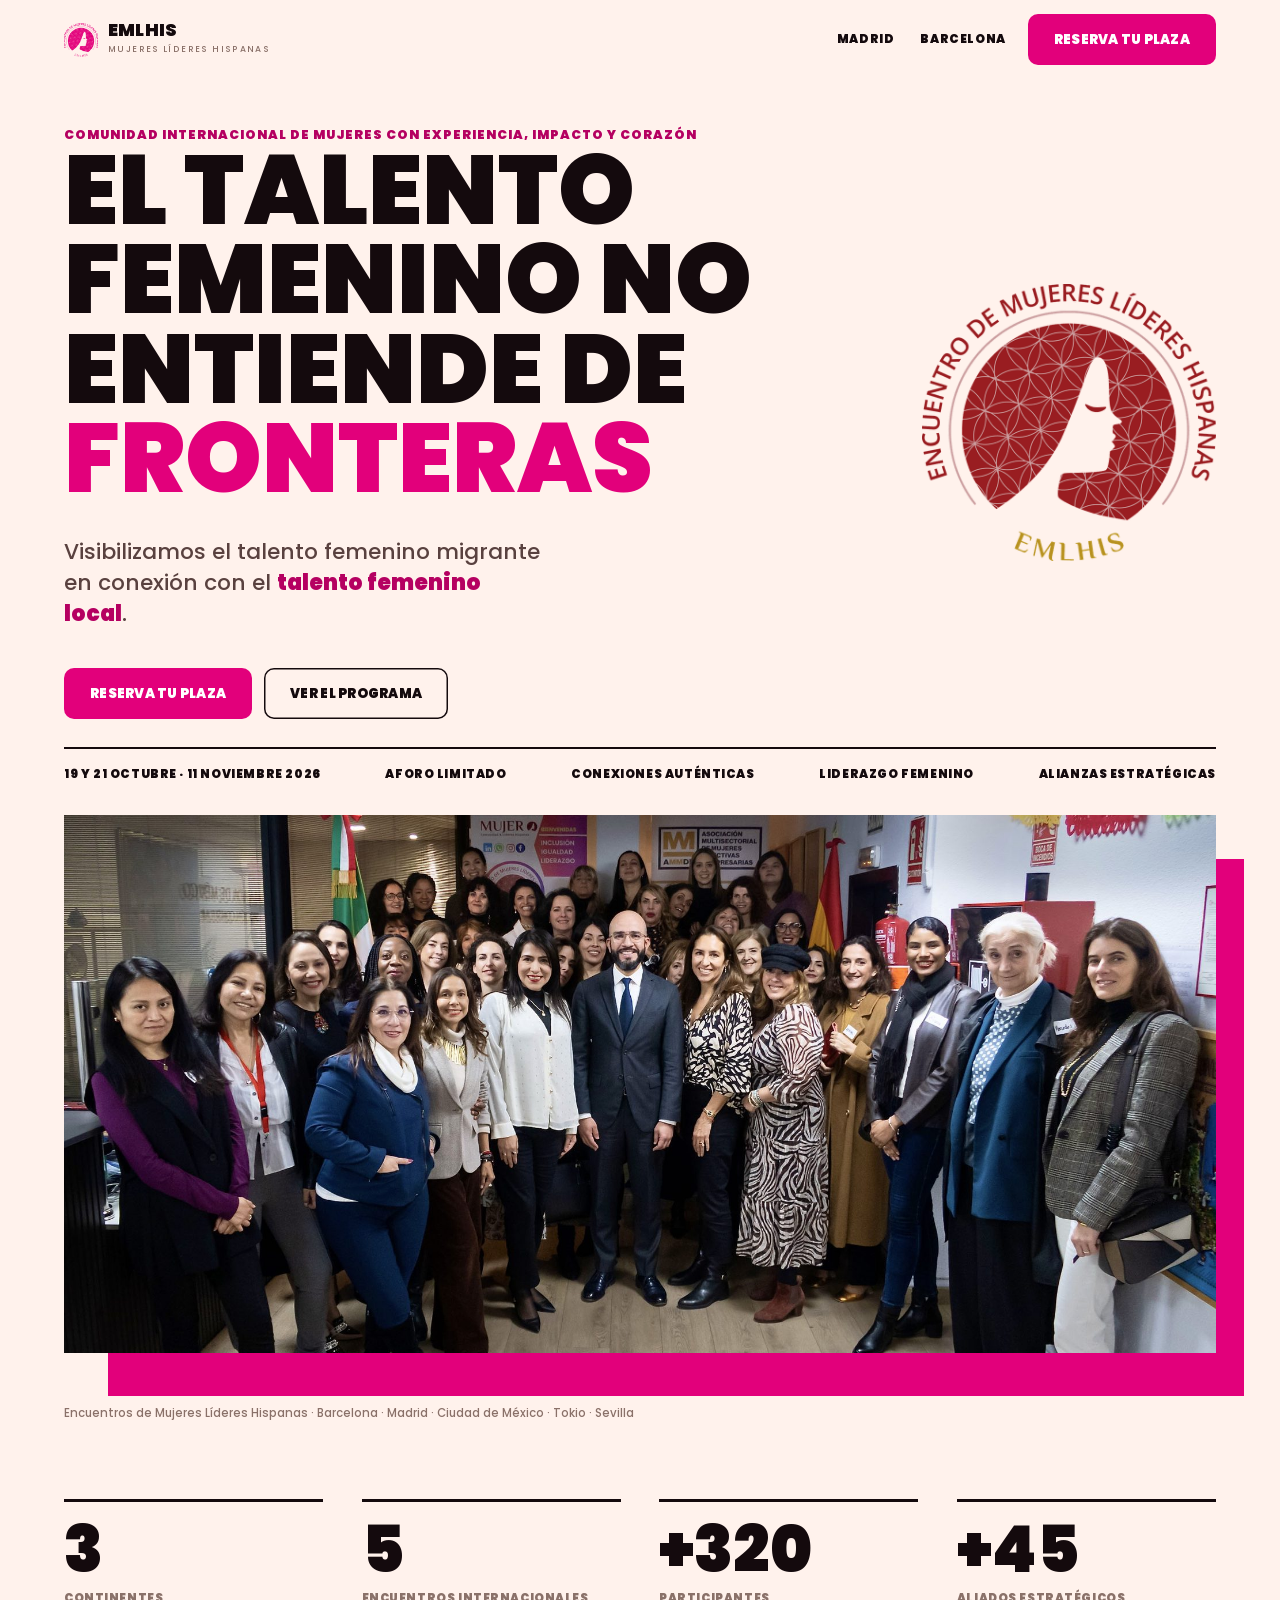
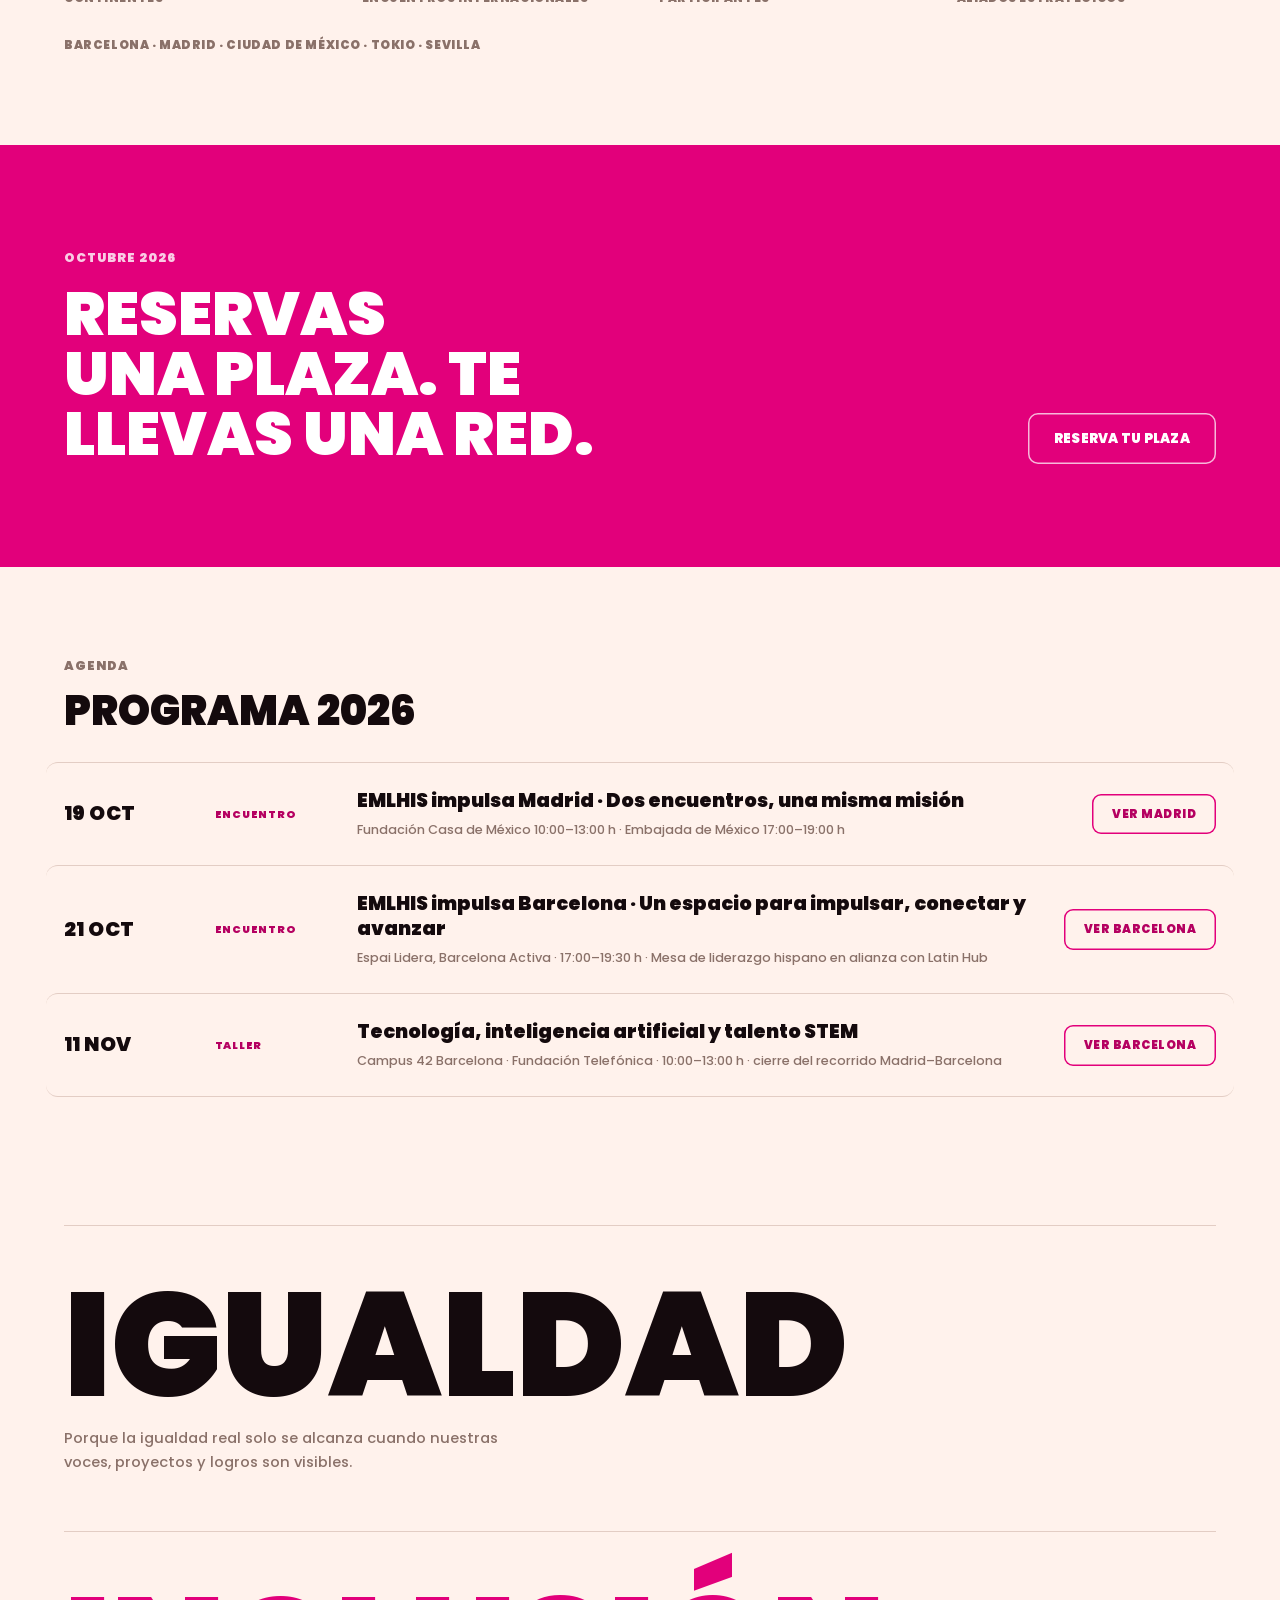
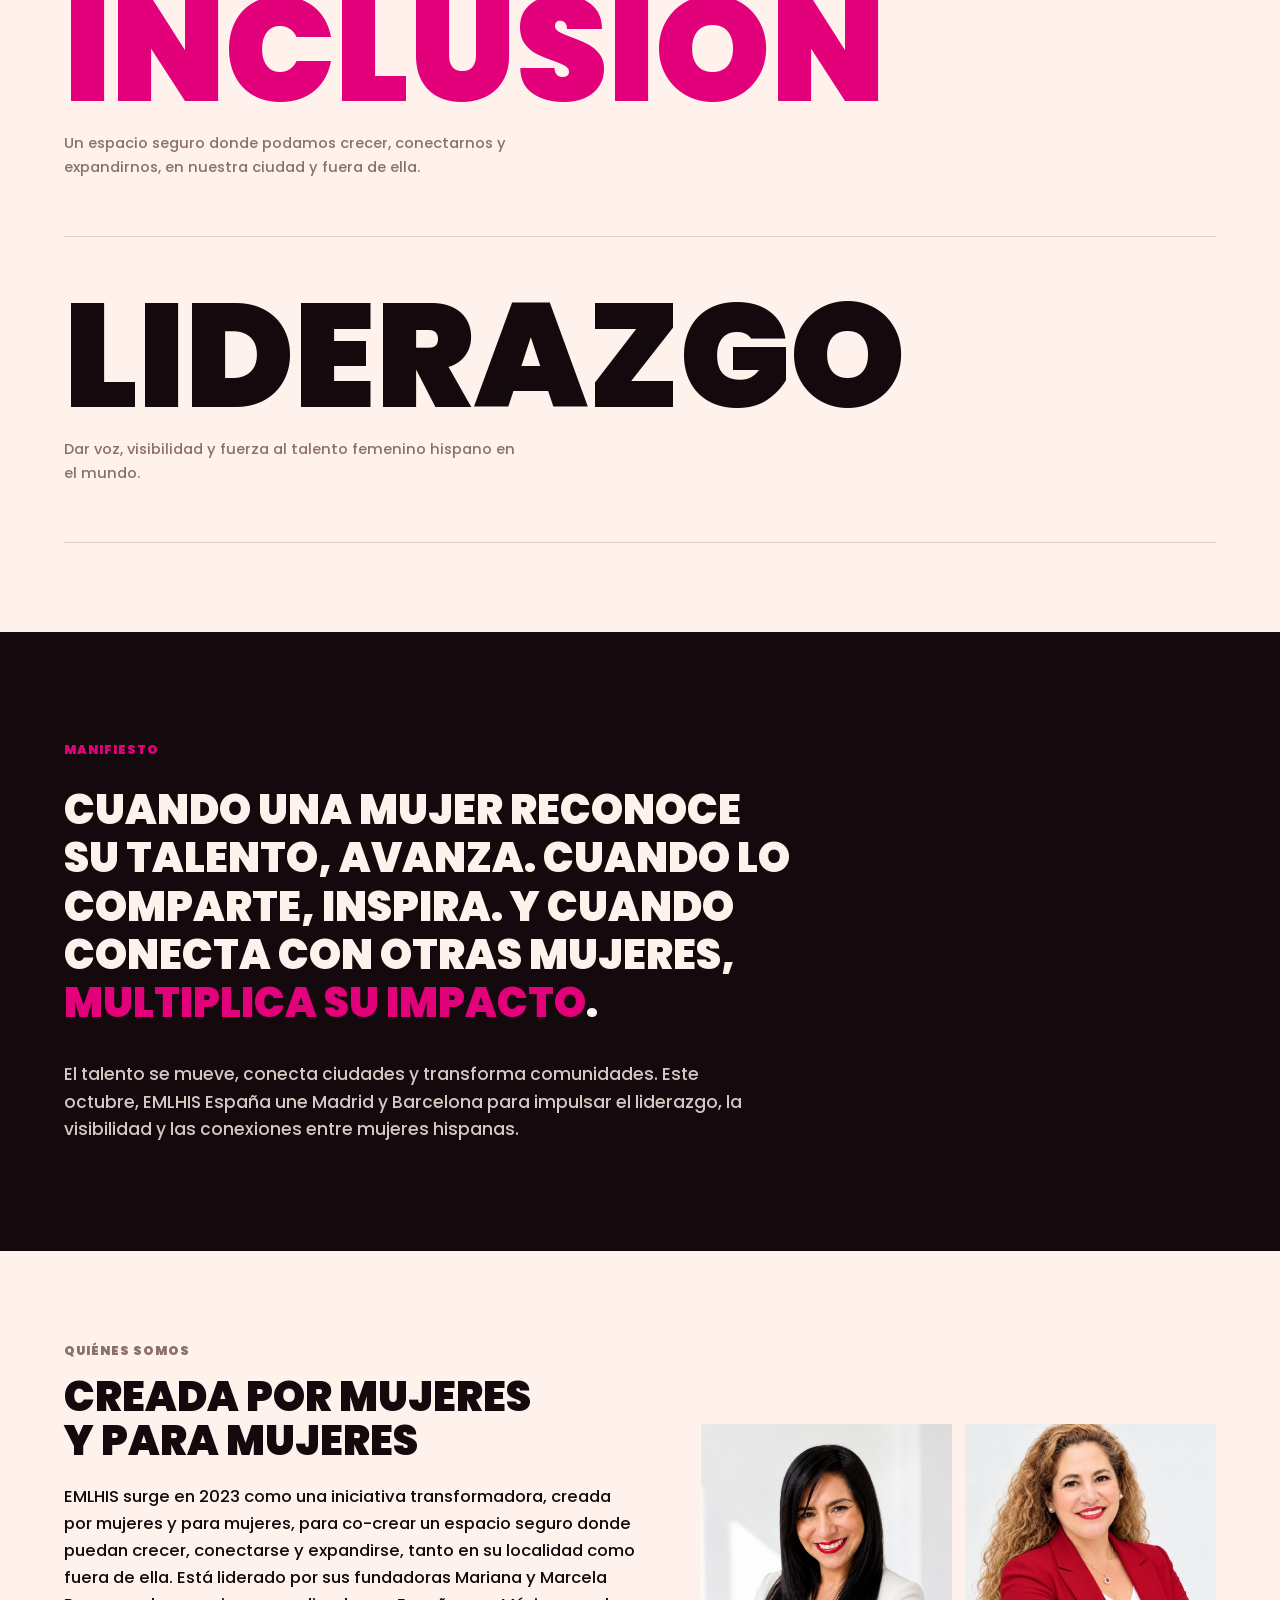
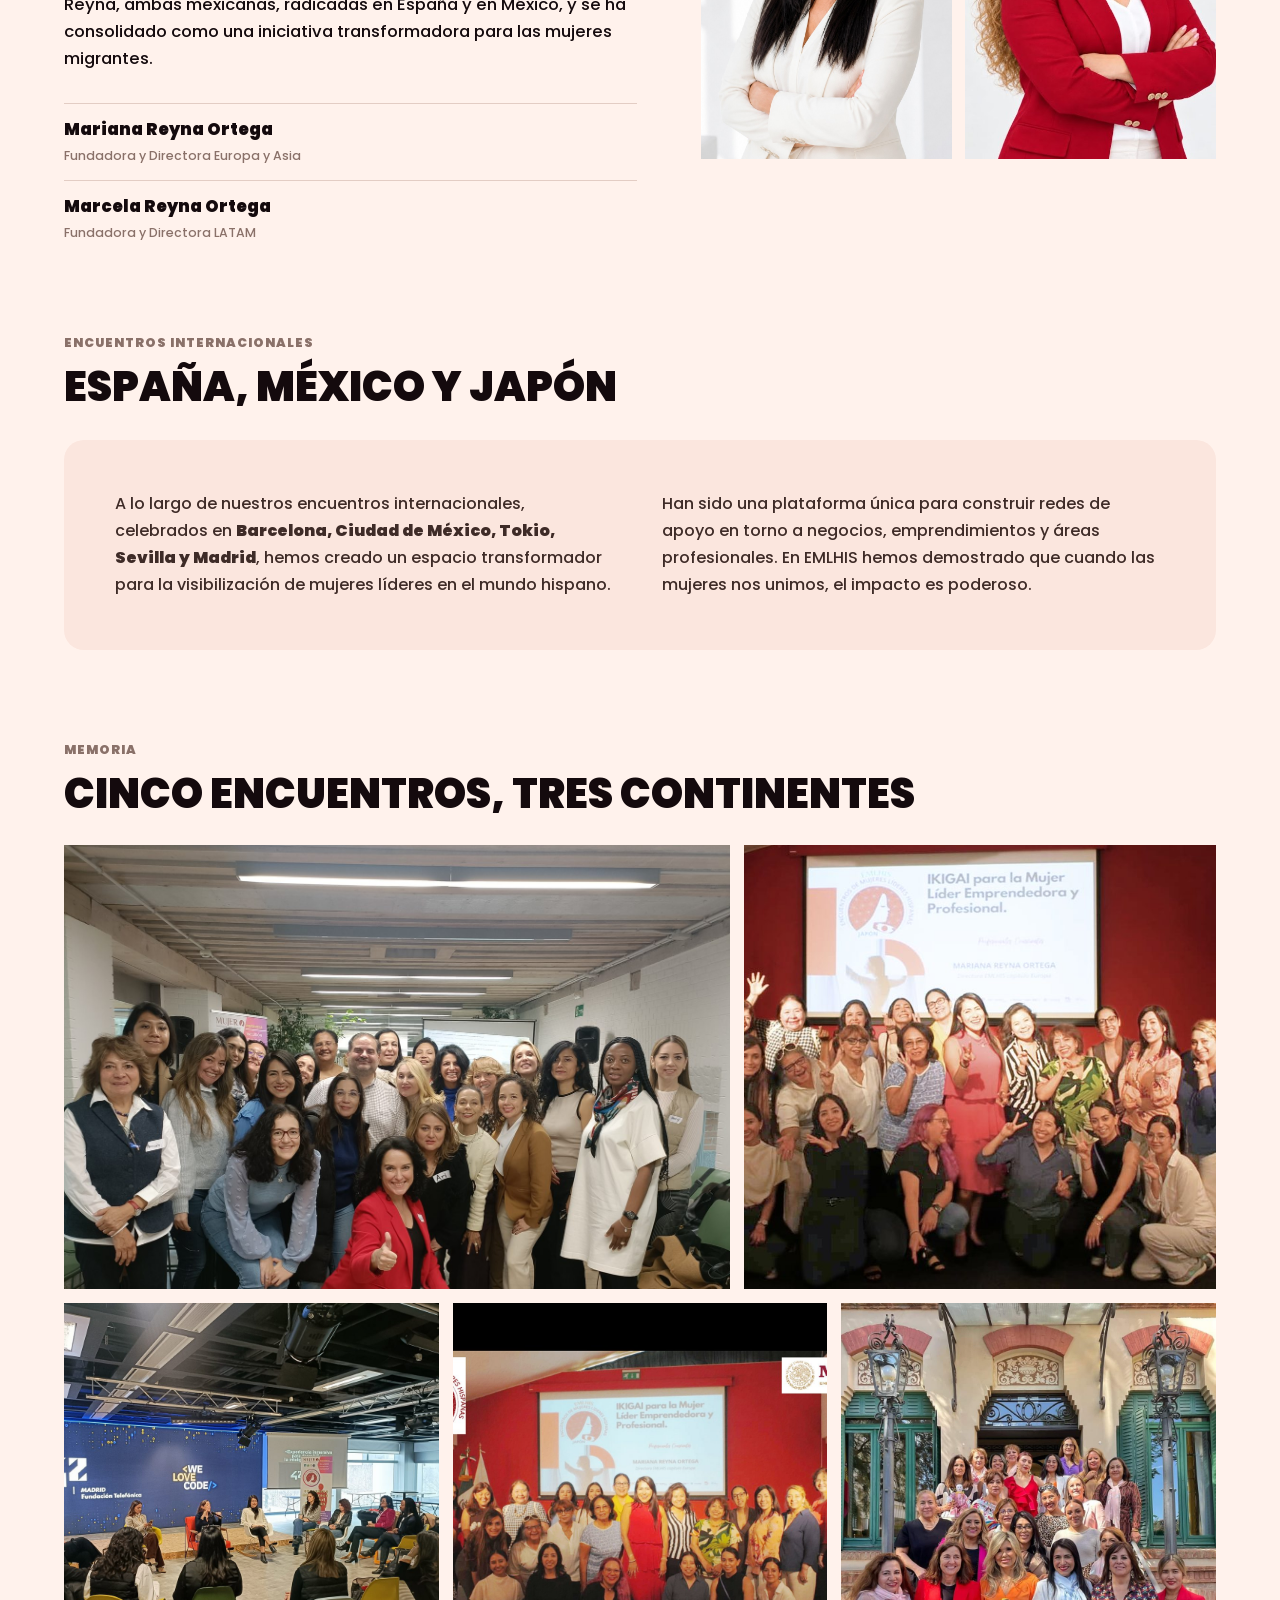
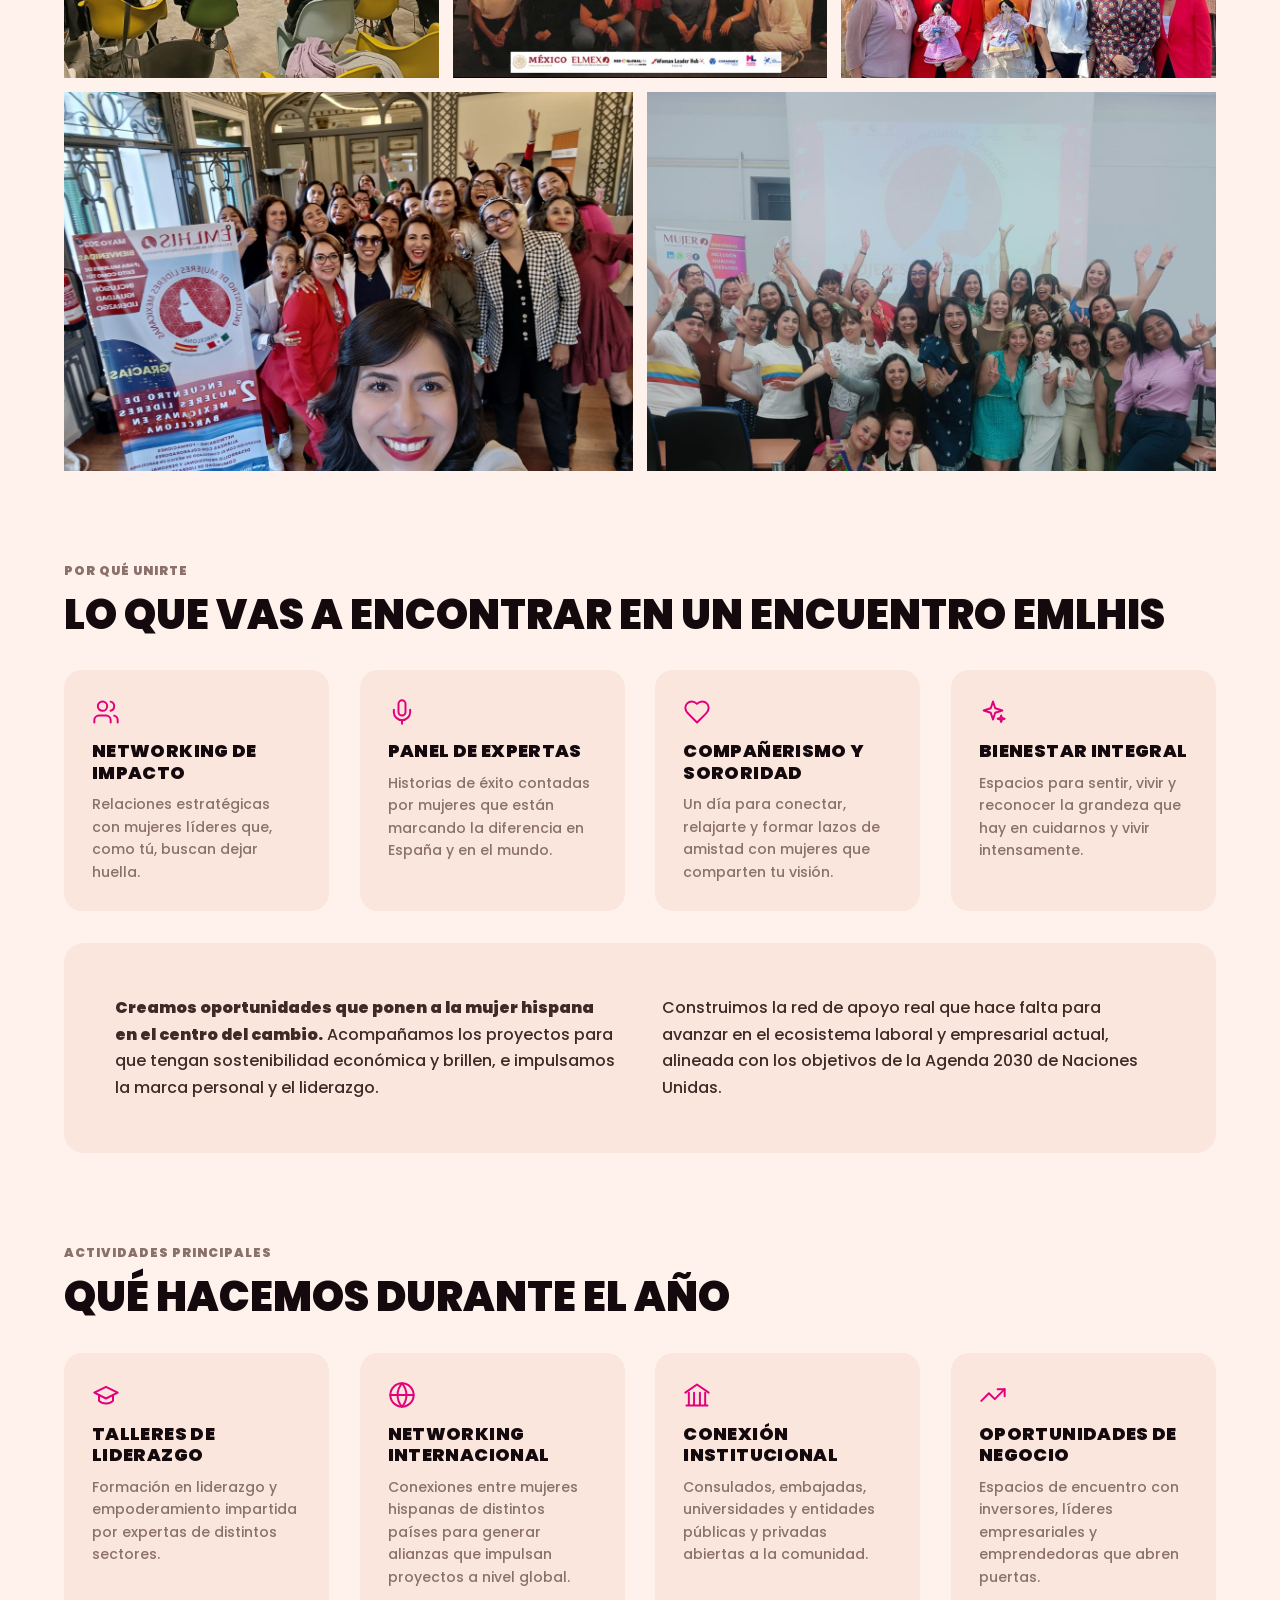
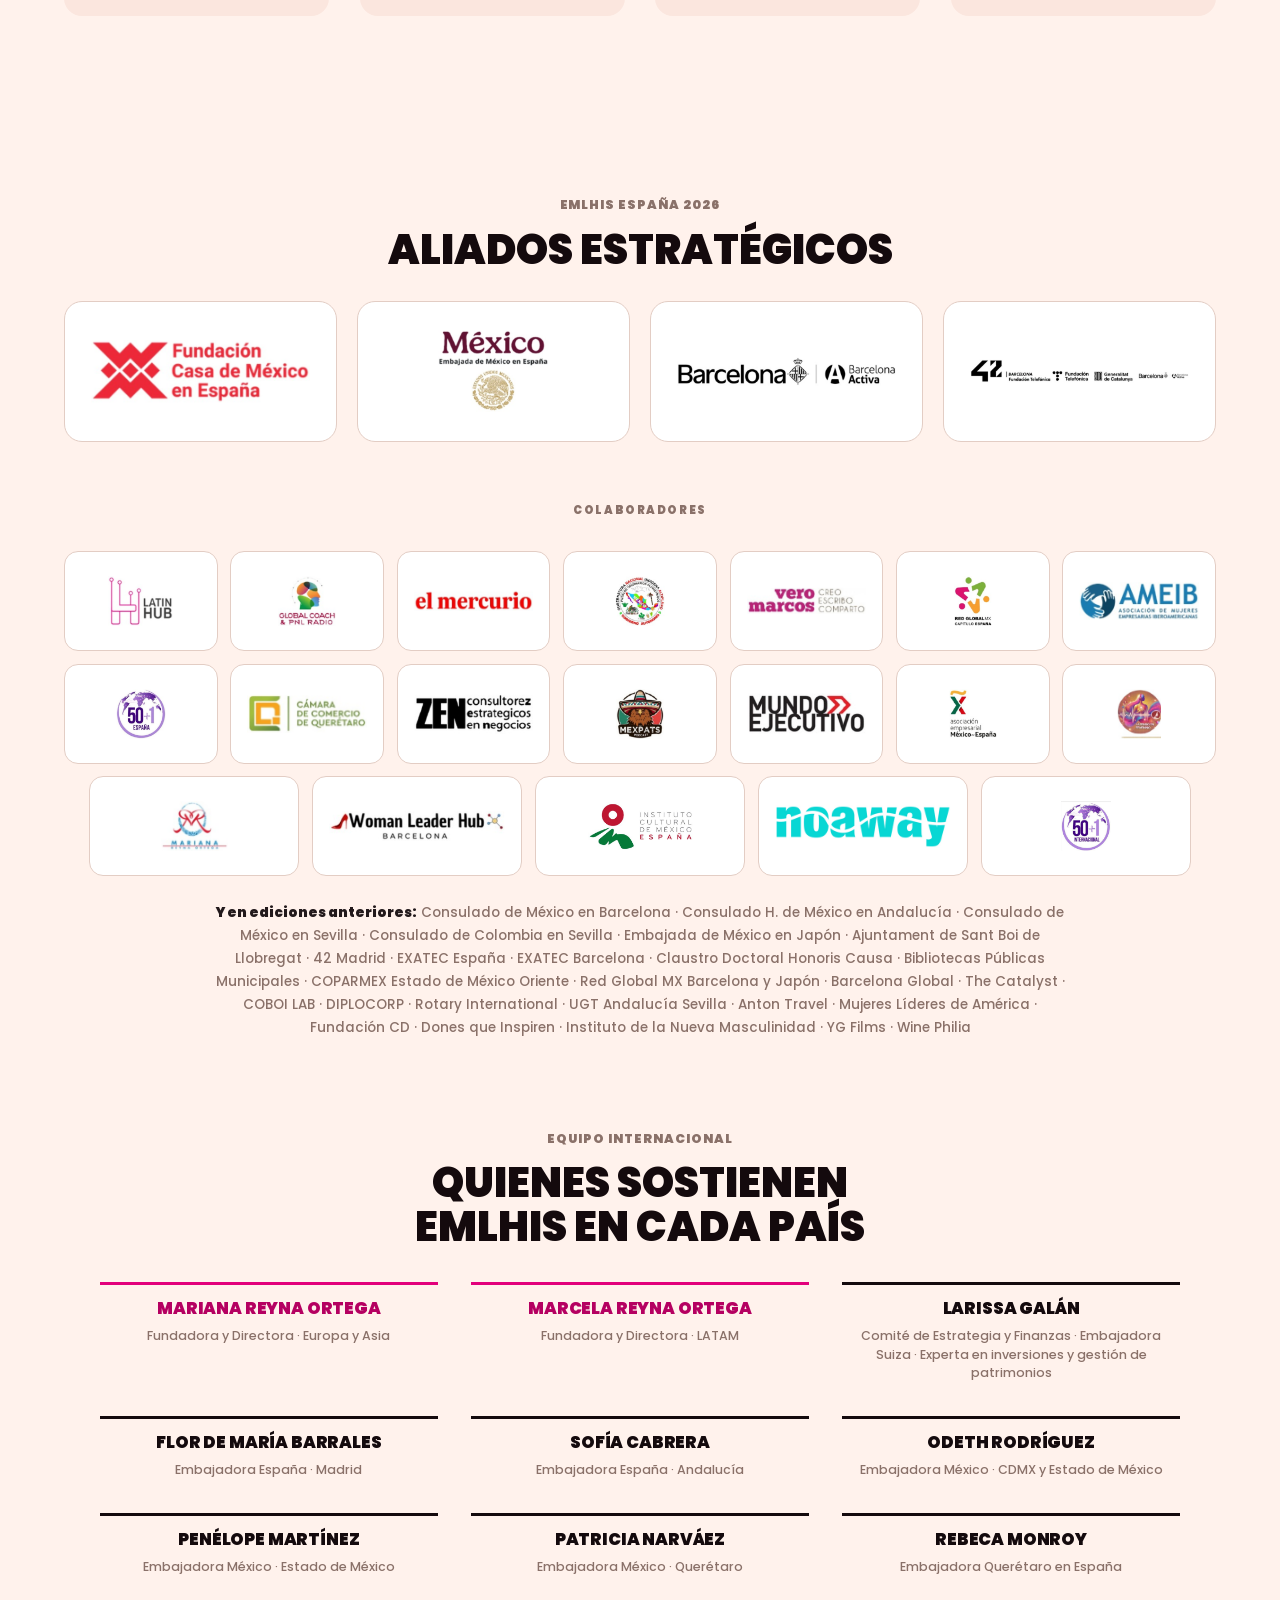
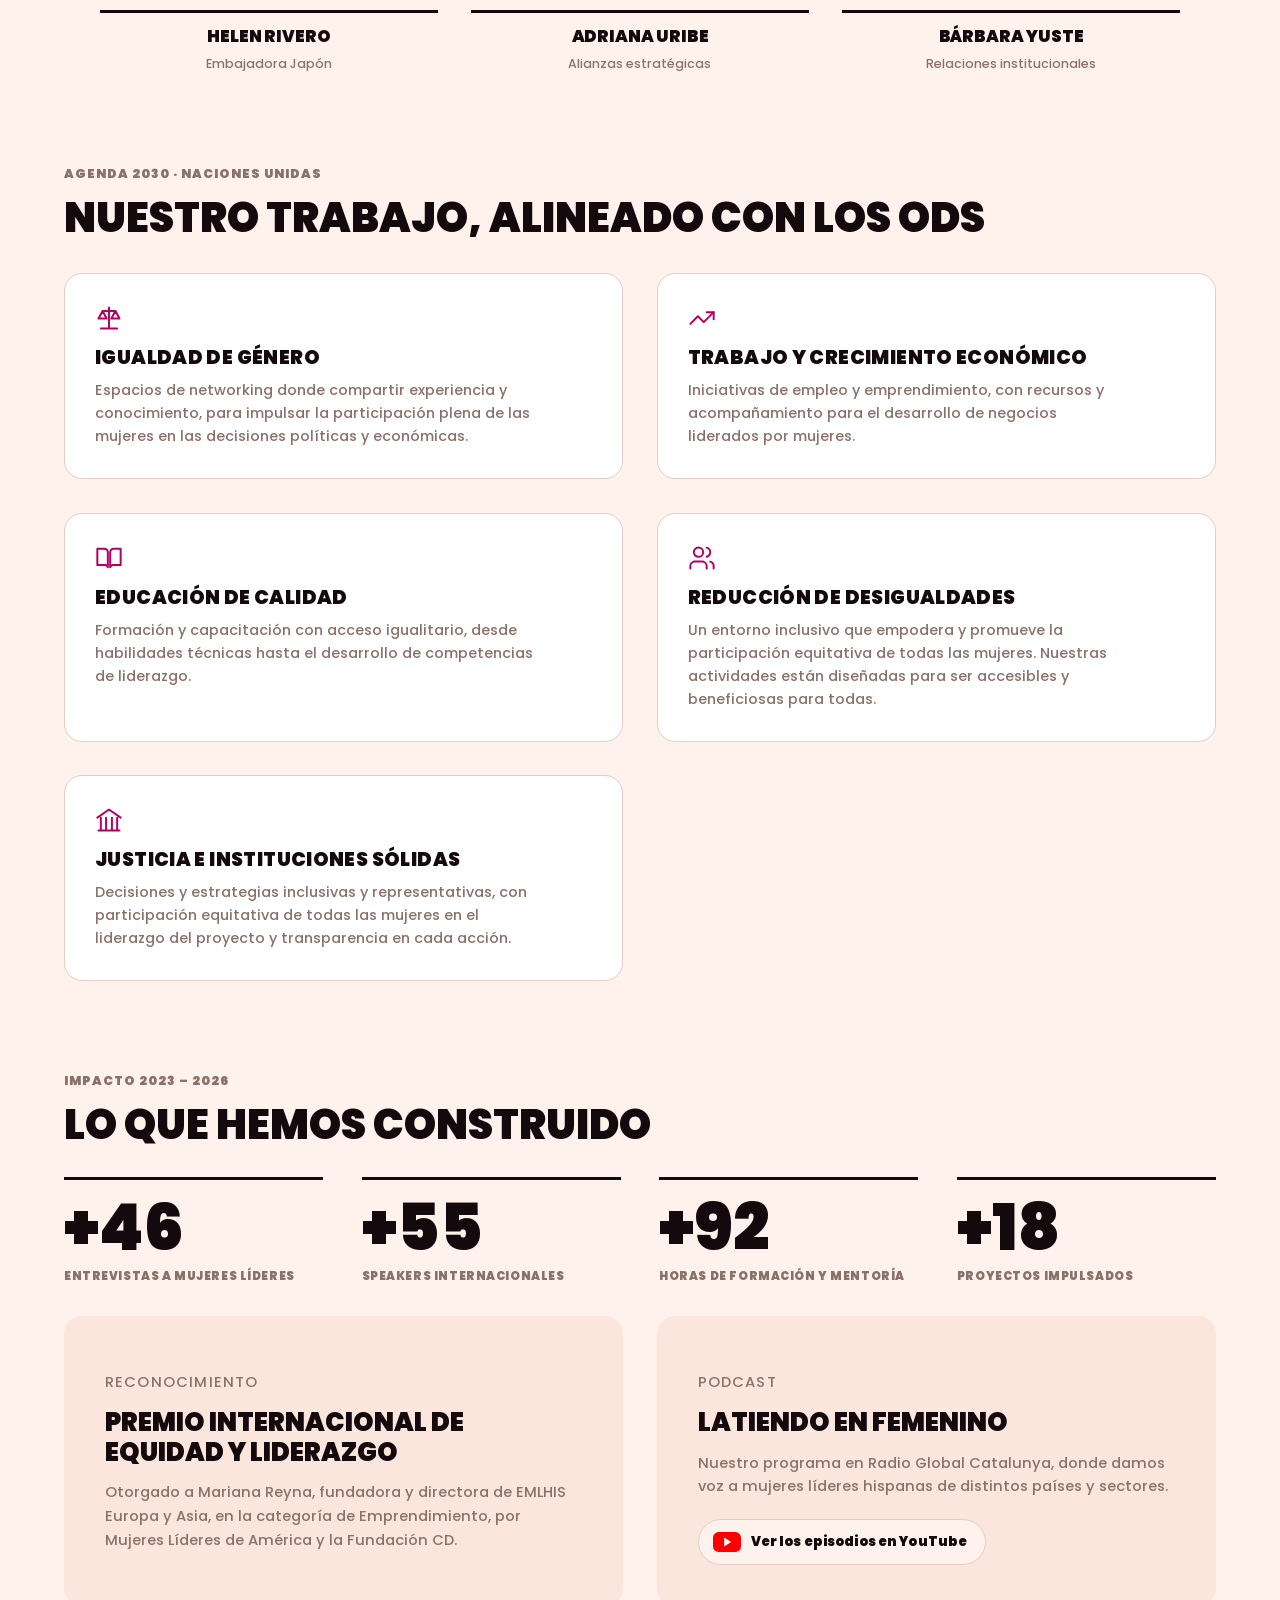
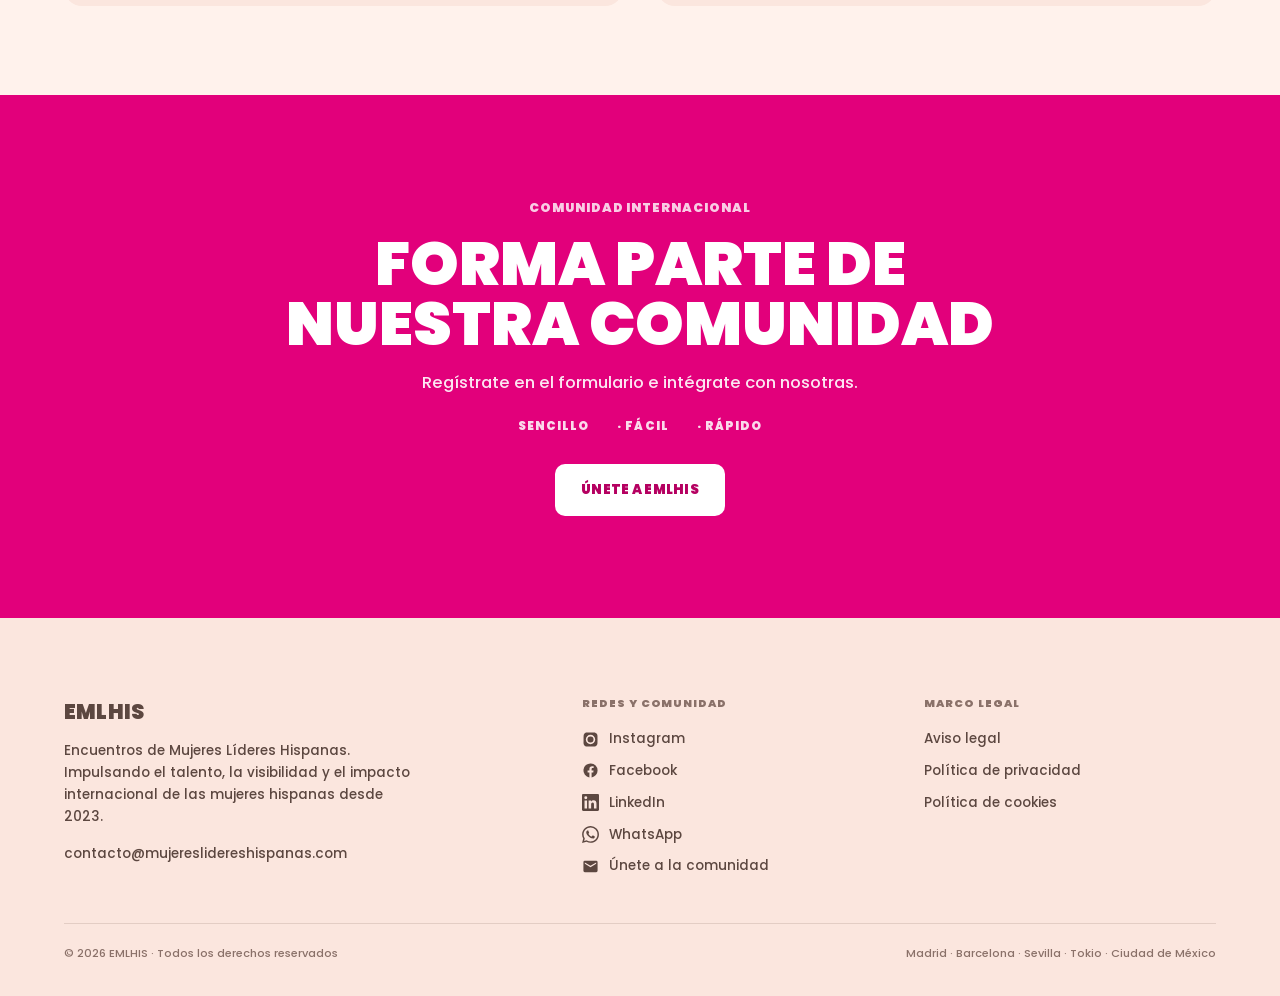
==== index.html @ 72c2480e "Add files via upload" ====
<!doctype html>
<html lang="es">
<head>
<meta charset="utf-8">
<meta name="viewport" content="width=device-width,initial-scale=1">
<title>Mujeres Líderes Hispanas · Encuentros en Madrid y Barcelona</title>
<meta name="description" content="Comunidad internacional de mujeres hispanas en España. Encuentros de liderazgo y networking en Madrid (19 oct) y Barcelona (21 oct y 11 nov) de 2026.">
<link rel="icon" type="image/png" href="img/favicon.png">
<link rel="apple-touch-icon" href="img/favicon.png">
<meta property="og:type" content="website">
<meta property="og:site_name" content="EMLHIS">
<meta property="og:locale" content="es_ES">
<meta property="og:title" content="Mujeres Líderes Hispanas · Encuentros en Madrid y Barcelona">
<meta property="og:description" content="Comunidad internacional de mujeres hispanas en España. Encuentros de liderazgo y networking en Madrid (19 oct) y Barcelona (21 oct y 11 nov) de 2026.">
<meta property="og:url" content="https://mujereslidereshispanas.com/">
<meta property="og:image" content="https://mujereslidereshispanas.com/img/og.jpg">
<meta property="og:image:width" content="1200">
<meta property="og:image:height" content="630">
<meta property="og:image:alt" content="EMLHIS. El talento femenino no entiende de fronteras. Madrid y Barcelona, 19 y 21 de octubre de 2026.">
<meta name="twitter:card" content="summary_large_image">
<link rel="canonical" href="https://mujereslidereshispanas.com/">
<link rel="stylesheet" href="styles.css">
<script type="application/ld+json">{"@context":"https://schema.org","@type":"Organization","name":"EMLHIS — Encuentros de Mujeres Líderes Hispanas","alternateName":"EMLHIS","url":"https://mujereslidereshispanas.com/","logo":"https://mujereslidereshispanas.com/img/favicon.png","description":"Comunidad internacional de mujeres hispanas que impulsa el liderazgo, la visibilidad y las conexiones profesionales.","sameAs":["https://www.instagram.com/mujereslideresemlhis/","https://www.facebook.com/emlhis.elmex?locale=es_ES","https://www.linkedin.com/company/mujeres-l%C3%ADderes-hispanas/"]}</script>
</head>
<body>

<header>
  <div class="nav">
    <a class="brand" href="./">
      <img src="img/logo-rosa.png" alt="">
      <span><b>EMLHIS</b><i>Mujeres Líderes Hispanas</i></span>
    </a>
    <nav class="links">
      <a href="madrid/">Madrid</a>
      <a href="barcelona/">Barcelona</a>
    </nav>
    <a class="btn" href="https://luma.com/calendar/cal-kecgkxtrnHeTKhY">Reserva tu plaza</a>
  </div>
</header>

<main>

  <section class="hero pad">
    <div class="hero-grid">
      <div class="hero-txt">
        <p class="label">Comunidad internacional de mujeres con experiencia, impacto y corazón</p>
        <h1 class="d1">El talento femenino no entiende de <span class="rosa">fronteras</span></h1>
        <p class="esencia">Visibilizamos el talento femenino migrante en conexión con el <strong>talento femenino local</strong>.</p>
        <div class="acts">
          <a class="btn" href="https://luma.com/calendar/cal-kecgkxtrnHeTKhY">Reserva tu plaza</a>
          <a class="btn line" href="#programa">Ver el programa</a>
        </div>
      </div>
      <img class="hero-mark" src="img/logo-emlhis.png" alt="Encuentros de Mujeres Líderes Hispanas" width="620" height="584" fetchpriority="high">
    </div>
    <div class="rule-meta">
      <span>19 y 21 octubre · 11 noviembre 2026</span>
      <span>Aforo limitado</span>
      <span>Conexiones auténticas</span>
      <span>Liderazgo femenino</span>
      <span>Alianzas estratégicas</span>
    </div>
  </section>

  <div class="offset">
    <div class="frame">
      <img src="img/wide.jpg" alt="Participantes de un Encuentro de Mujeres Líderes Hispanas">
    </div>
    <p class="offcap">Encuentros de Mujeres Líderes Hispanas · Barcelona · Madrid · Ciudad de México · Tokio · Sevilla</p>
  </div>

  <section class="pad" style="padding-top:0">
    <div class="figs">
      <div><b data-to="3">3</b><small>Continentes</small></div>
      <div><b data-to="5">5</b><small>Encuentros internacionales</small></div>
      <div><b data-to="320" data-pre="+">+320</b><small>Participantes</small></div>
      <div><b data-to="45" data-pre="+">+45</b><small>Aliados estratégicos</small></div>
    </div>
    <p class="cities">Barcelona · Madrid · Ciudad de México · Tokio · Sevilla</p>
  </section>

  <section class="band-rosa band-split">
    <div class="pad">
      <div>
        <p class="label">Octubre 2026</p>
        <h2 class="d2" style="margin-top:16px">Reservas una plaza. Te llevas una red.</h2>
      </div>
      <a class="btn ghost" href="https://luma.com/calendar/cal-kecgkxtrnHeTKhY">Reserva tu plaza</a>
    </div>
  </section>

  <section class="pad" id="programa">
    <p class="label q">Agenda</p>
    <h2 class="d3" style="margin:12px 0 30px">Programa 2026</h2>

    <a class="ev" href="madrid/">
      <span class="day">19 oct</span>
      <span class="tag">Encuentro</span>
      <span><span class="tt">EMLHIS impulsa Madrid · Dos encuentros, una misma misión</span>
        <span class="vv">Fundación Casa de México 10:00–13:00 h · Embajada de México 17:00–19:00 h</span></span>
      <span class="go">Ver Madrid</span>
    </a>

    <a class="ev" href="barcelona/">
      <span class="day">21 oct</span>
      <span class="tag">Encuentro</span>
      <span><span class="tt">EMLHIS impulsa Barcelona · Un espacio para impulsar, conectar y avanzar</span>
        <span class="vv">Espai Lidera, Barcelona Activa · 17:00–19:30 h · Mesa de liderazgo hispano en alianza con Latin Hub</span></span>
      <span class="go">Ver Barcelona</span>
    </a>

    <a class="ev" href="barcelona/">
      <span class="day">11 nov</span>
      <span class="tag">Taller</span>
      <span><span class="tt">Tecnología, inteligencia artificial y talento STEM</span>
        <span class="vv">Campus 42 Barcelona · Fundación Telefónica · 10:00–13:00 h · cierre del recorrido Madrid–Barcelona</span></span>
      <span class="go">Ver Barcelona</span>
    </a>
  </section>

  <section class="pad" style="padding-top:clamp(20px,3vw,44px)">
    <div class="stack">
      <article>
        <h3>Igualdad</h3>
        <p>Porque la igualdad real solo se alcanza cuando nuestras voces, proyectos y logros son visibles.</p>
      </article>
      <article>
        <h3 class="rosa">Inclusión</h3>
        <p>Un espacio seguro donde podamos crecer, conectarnos y expandirnos, en nuestra ciudad y fuera de ella.</p>
      </article>
      <article>
        <h3>Liderazgo</h3>
        <p>Dar voz, visibilidad y fuerza al talento femenino hispano en el mundo.</p>
      </article>
    </div>
  </section>

  <section class="band-ink">
    <div class="pad">
      <p class="label">Manifiesto</p>
      <h2 class="d3" style="margin-top:26px">Cuando una mujer reconoce su talento, avanza. Cuando lo comparte, inspira. Y cuando conecta con otras mujeres, <span class="rosa">multiplica su impacto</span>.</h2>
      <p class="manifiesto">El talento se mueve, conecta ciudades y transforma comunidades. Este octubre, EMLHIS España une Madrid y Barcelona para impulsar el liderazgo, la visibilidad y las conexiones entre mujeres hispanas.</p>
    </div>
  </section>

  <section class="pad" id="nosotras">
    <div class="two">
      <div>
        <p class="label q">Quiénes somos</p>
        <h2 class="d3" style="margin:14px 0 22px">Creada por mujeres y para mujeres</h2>
        <p class="body-l">EMLHIS surge en 2023 como una iniciativa transformadora, creada por mujeres y para mujeres, para co-crear un espacio seguro donde puedan crecer, conectarse y expandirse, tanto en su localidad como fuera de ella. Está liderado por sus fundadoras Mariana y Marcela Reyna, ambas mexicanas, radicadas en España y en México, y se ha consolidado como una iniciativa transformadora para las mujeres migrantes.</p>
        <div class="who">
          <div><b>Mariana Reyna Ortega</b><small>Fundadora y Directora Europa y Asia</small></div>
          <div><b>Marcela Reyna Ortega</b><small>Fundadora y Directora LATAM</small></div>
        </div>
      </div>
      <div class="ph">
        <img src="img/mariana.jpg" alt="Mariana Reyna Ortega, fundadora y directora de EMLHIS Europa y Asia"
             onerror="this.onerror=null;this.src='img/f1.jpg'">
        <img src="img/marcela.jpg" alt="Marcela Reyna Ortega, fundadora y directora de EMLHIS LATAM"
             onerror="this.onerror=null;this.src='img/f2.jpg'">
      </div>
    </div>
  </section>

  <section class="pad" id="internacionales" style="padding-top:0">
    <p class="label q">Encuentros internacionales</p>
    <h2 class="d3" style="margin-top:12px">España, México y Japón</h2>
    <div class="wide">
      <p>A lo largo de nuestros encuentros internacionales, celebrados en <strong>Barcelona, Ciudad de México, Tokio, Sevilla y Madrid</strong>, hemos creado un espacio transformador para la visibilización de mujeres líderes en el mundo hispano.</p>
      <p>Han sido una plataforma única para construir redes de apoyo en torno a negocios, emprendimientos y áreas profesionales. En EMLHIS hemos demostrado que cuando las mujeres nos unimos, el impacto es poderoso.</p>
    </div>
  </section>

  <section class="pad" id="memoria" style="padding-top:0">
    <p class="label q">Memoria</p>
    <h2 class="d3" style="margin-top:12px">Cinco encuentros, tres continentes</h2>
    <div class="grid">
      <img class="ga" src="img/g1.jpg" alt="Encuentro de Mujeres Líderes Hispanas, fotografía de grupo">
      <img class="gb" src="img/g2.jpg" alt="Encuentro EMLHIS en Tokio, Japón">
      <img class="gc" src="img/g3.jpg" alt="Jornada EMLHIS en Campus 42 Barcelona">
      <img class="gc" src="img/g4.jpg" alt="Encuentro EMLHIS en Ciudad de México">
      <img class="gc" src="img/g5.jpg" alt="Participantes de EMLHIS en Barcelona">
      <img class="gd" src="img/g6.jpg" alt="Jornada formativa de EMLHIS">
      <img class="gd" src="img/g7.jpg" alt="Participantes celebrando al cierre de un encuentro EMLHIS">
    </div>
  </section>

  <section class="pad" id="razones" style="padding-top:0">
    <p class="label q">Por qué unirte</p>
    <h2 class="d3" style="margin-top:12px">Lo que vas a encontrar en un encuentro EMLHIS</h2>
    <div class="quad">
      <article>
        <svg viewBox="0 0 24 24" aria-hidden="true"><path d="M16 21v-2a4 4 0 0 0-4-4H6a4 4 0 0 0-4 4v2"/><circle cx="9" cy="7" r="4"/><path d="M22 21v-2a4 4 0 0 0-3-3.87M16 3.13a4 4 0 0 1 0 7.75"/></svg><h3>Networking de impacto</h3>
        <p>Relaciones estratégicas con mujeres líderes que, como tú, buscan dejar huella.</p>
      </article>
      <article>
        <svg viewBox="0 0 24 24" aria-hidden="true"><path d="M12 2a3 3 0 0 0-3 3v7a3 3 0 0 0 6 0V5a3 3 0 0 0-3-3Z"/><path d="M19 10v2a7 7 0 0 1-14 0v-2"/><path d="M12 19v3"/></svg><h3>Panel de expertas</h3>
        <p>Historias de éxito contadas por mujeres que están marcando la diferencia en España y en el mundo.</p>
      </article>
      <article>
        <svg viewBox="0 0 24 24" aria-hidden="true"><path d="M19 14c1.49-1.46 3-3.21 3-5.5A5.5 5.5 0 0 0 16.5 3c-1.76 0-3 .5-4.5 2-1.5-1.5-2.74-2-4.5-2A5.5 5.5 0 0 0 2 8.5c0 2.3 1.5 4.05 3 5.5l7 7Z"/></svg><h3>Compañerismo y sororidad</h3>
        <p>Un día para conectar, relajarte y formar lazos de amistad con mujeres que comparten tu visión.</p>
      </article>
      <article>
        <svg viewBox="0 0 24 24" aria-hidden="true"><path d="M12 3l1.9 5.8L20 10.7l-6.1 1.9L12 18.4l-1.9-5.7L4 10.7l6.1-1.9Z"/><path d="M19 15l.7 2.1 2.3.7-2.3.7-.7 2.1-.7-2.1-2.3-.7 2.3-.7Z"/></svg><h3>Bienestar integral</h3>
        <p>Espacios para sentir, vivir y reconocer la grandeza que hay en cuidarnos y vivir intensamente.</p>
      </article>
    </div>
    <div class="wide">
      <p><strong>Creamos oportunidades que ponen a la mujer hispana en el centro del cambio.</strong> Acompañamos los proyectos para que tengan sostenibilidad económica y brillen, e impulsamos la marca personal y el liderazgo.</p>
      <p>Construimos la red de apoyo real que hace falta para avanzar en el ecosistema laboral y empresarial actual, alineada con los objetivos de la Agenda 2030 de Naciones Unidas.</p>
    </div>
  </section>

  <section class="pad" id="actividades" style="padding-top:0">
    <p class="label q">Actividades principales</p>
    <h2 class="d3" style="margin-top:12px">Qué hacemos durante el año</h2>
    <div class="quad">
      <article>
        <svg viewBox="0 0 24 24" aria-hidden="true"><path d="M22 10 12 5 2 10l10 5 10-5Z"/><path d="M6 12v5c3 3 9 3 12 0v-5"/></svg><h3>Talleres de liderazgo</h3>
        <p>Formación en liderazgo y empoderamiento impartida por expertas de distintos sectores.</p>
      </article>
      <article>
        <svg viewBox="0 0 24 24" aria-hidden="true"><circle cx="12" cy="12" r="10"/><path d="M2 12h20"/><path d="M12 2a15 15 0 0 1 0 20 15 15 0 0 1 0-20Z"/></svg><h3>Networking internacional</h3>
        <p>Conexiones entre mujeres hispanas de distintos países para generar alianzas que impulsan proyectos a nivel global.</p>
      </article>
      <article>
        <svg viewBox="0 0 24 24" aria-hidden="true"><path d="M3 21h18M5 21V10M9.5 21V10M14.5 21V10M19 21V10"/><path d="M2 10 12 3l10 7"/></svg><h3>Conexión institucional</h3>
        <p>Consulados, embajadas, universidades y entidades públicas y privadas abiertas a la comunidad.</p>
      </article>
      <article>
        <svg viewBox="0 0 24 24" aria-hidden="true"><path d="M22 7 13.5 15.5l-5-5L2 17"/><path d="M16 7h6v6"/></svg><h3>Oportunidades de negocio</h3>
        <p>Espacios de encuentro con inversores, líderes empresariales y emprendedoras que abren puertas.</p>
      </article>
    </div>
  </section>

  <section class="pad centrada" id="aliados">
    <p class="label q">EMLHIS España 2026</p>
    <h2 class="d3" style="margin-top:12px">Aliados estratégicos</h2>
    <div class="top-allies">
      <div><img src="img/aliados/casa-mexico.png" alt="Fundación Casa de México en España" loading="lazy" onerror="this.parentNode.innerHTML='&lt;span&gt;Fundación Casa de México en España&lt;/span&gt;'"></div>
      <div><img src="img/aliados/embajada-mexico.png" alt="Embajada de México en España" loading="lazy" onerror="this.parentNode.innerHTML='&lt;span&gt;Embajada de México en España&lt;/span&gt;'"></div>
      <div><img src="img/aliados/barcelona-activa.png" alt="Ajuntament de Barcelona · Barcelona Activa" loading="lazy" onerror="this.parentNode.innerHTML='&lt;span&gt;Ajuntament de Barcelona · Barcelona Activa&lt;/span&gt;'"></div>
      <div><img src="img/aliados/campus42.png" alt="42 Barcelona · Fundación Telefónica · Generalitat de Catalunya" loading="lazy" onerror="this.parentNode.innerHTML='&lt;span&gt;42 Barcelona · Fundación Telefónica · Generalitat de Catalunya&lt;/span&gt;'"></div>
    </div>

    <p class="subhead">Colaboradores</p>
    <div class="logos">
      <div><img src="img/aliados/latin-hub.png" alt="Latin Hub" loading="lazy" onerror="this.parentNode.innerHTML='&lt;span&gt;Latin Hub&lt;/span&gt;'"></div>
      <div><img src="img/aliados/global-coach.png" alt="Global Coach & PNL Radio" loading="lazy" onerror="this.parentNode.innerHTML='&lt;span&gt;Global Coach & PNL Radio&lt;/span&gt;'"></div>
      <div><img src="img/aliados/el-mercurio.png" alt="El Mercurio" loading="lazy" onerror="this.parentNode.innerHTML='&lt;span&gt;El Mercurio&lt;/span&gt;'"></div>
      <div><img src="img/aliados/gubernatura-indigena.png" alt="Gubernatura Nacional Indígena Altiplano" loading="lazy" onerror="this.parentNode.innerHTML='&lt;span&gt;Gubernatura Nacional Indígena Altiplano&lt;/span&gt;'"></div>
      <div><img src="img/aliados/vero-marcos.png" alt="Vero Marcos" loading="lazy" onerror="this.parentNode.innerHTML='&lt;span&gt;Vero Marcos&lt;/span&gt;'"></div>
      <div><img src="img/aliados/redglobal-espana.png" alt="Red Global MX · Capítulo España" loading="lazy" onerror="this.parentNode.innerHTML='&lt;span&gt;Red Global MX · Capítulo España&lt;/span&gt;'"></div>
      <div><img src="img/aliados/ameib.png" alt="AMEIB · Asociación de Mujeres Empresarias Iberoamericanas" loading="lazy" onerror="this.parentNode.innerHTML='&lt;span&gt;AMEIB · Asociación de Mujeres Empresarias Iberoamericanas&lt;/span&gt;'"></div>
      <div><img src="img/aliados/cincuenta-mas-uno.png" alt="50+1 España" loading="lazy" onerror="this.parentNode.innerHTML='&lt;span&gt;50+1 España&lt;/span&gt;'"></div>
      <div><img src="img/aliados/camara-queretaro.png" alt="Cámara de Comercio de Querétaro · Delegación España" loading="lazy" onerror="this.parentNode.innerHTML='&lt;span&gt;Cámara de Comercio de Querétaro · Delegación España&lt;/span&gt;'"></div>
      <div><img src="img/aliados/zen-consultorez.png" alt="ZEN Consultorez Estratégicos en Negocios" loading="lazy" onerror="this.parentNode.innerHTML='&lt;span&gt;ZEN Consultorez Estratégicos en Negocios&lt;/span&gt;'"></div>
      <div><img src="img/aliados/mexpats.png" alt="Mexpats Podcast" loading="lazy" onerror="this.parentNode.innerHTML='&lt;span&gt;Mexpats Podcast&lt;/span&gt;'"></div>
      <div><img src="img/aliados/mundo-ejecutivo.png" alt="Mundo Ejecutivo" loading="lazy" onerror="this.parentNode.innerHTML='&lt;span&gt;Mundo Ejecutivo&lt;/span&gt;'"></div>
      <div><img src="img/aliados/asociacion-mx-es.png" alt="Asociación Empresarial México–España" loading="lazy" onerror="this.parentNode.innerHTML='&lt;span&gt;Asociación Empresarial México–España&lt;/span&gt;'"></div>
      <div><img src="img/aliados/latiendo-en-femenino.png" alt="Latiendo en Femenino" loading="lazy" onerror="this.parentNode.innerHTML='&lt;span&gt;Latiendo en Femenino&lt;/span&gt;'"></div>
      <div><img src="img/aliados/mariana-reyna.png" alt="Mariana Reyna Ortega" loading="lazy" onerror="this.parentNode.innerHTML='&lt;span&gt;Mariana Reyna Ortega&lt;/span&gt;'"></div>
      <div><img src="img/aliados/woman-leader-hub.png" alt="Woman Leader Hub Barcelona" loading="lazy" onerror="this.parentNode.innerHTML='&lt;span&gt;Woman Leader Hub Barcelona&lt;/span&gt;'"></div>
      <div><img src="img/aliados/instituto-cultural-mexico.png" alt="Instituto Cultural de México en España" loading="lazy" onerror="this.parentNode.innerHTML='&lt;span&gt;Instituto Cultural de México en España&lt;/span&gt;'"></div>
      <div><img src="img/aliados/noaway.png" alt="Noaway" loading="lazy" onerror="this.parentNode.innerHTML='&lt;span&gt;Noaway&lt;/span&gt;'"></div>
      <div><img src="img/aliados/50mas1-internacional.png" alt="50+1 Internacional" loading="lazy" onerror="this.parentNode.innerHTML='&lt;span&gt;50+1 Internacional&lt;/span&gt;'"></div>
    </div>

    <p class="logos-mas"><strong>Y en ediciones anteriores:</strong> Consulado de México en Barcelona · Consulado H. de México en Andalucía · Consulado de México en Sevilla · Consulado de Colombia en Sevilla · Embajada de México en Japón · Ajuntament de Sant Boi de Llobregat · 42 Madrid · EXATEC España · EXATEC Barcelona · Claustro Doctoral Honoris Causa · Bibliotecas Públicas Municipales · COPARMEX Estado de México Oriente · Red Global MX Barcelona y Japón · Barcelona Global · The Catalyst · COBOI LAB · DIPLOCORP · Rotary International · UGT Andalucía Sevilla · Anton Travel · Mujeres Líderes de América · Fundación CD · Dones que Inspiren · Instituto de la Nueva Masculinidad · YG Films · Wine Philia</p>
  </section>

  <section class="pad centrada" id="equipo" style="padding-top:0">
    <p class="label q">Equipo internacional</p>
    <h2 class="d3" style="margin-top:12px">Quienes sostienen EMLHIS en cada país</h2>
    <div class="team-txt">
      <article class="lead"><b>Mariana Reyna Ortega</b><small>Fundadora y Directora · Europa y Asia</small></article>
      <article class="lead"><b>Marcela Reyna Ortega</b><small>Fundadora y Directora · LATAM</small></article>
      <article><b>Larissa Galán</b><small>Comité de Estrategia y Finanzas · Embajadora Suiza · Experta en inversiones y gestión de patrimonios</small></article>
      <article><b>Flor de María Barrales</b><small>Embajadora España · Madrid</small></article>
      <article><b>Sofía Cabrera</b><small>Embajadora España · Andalucía</small></article>
      <article><b>Odeth Rodríguez</b><small>Embajadora México · CDMX y Estado de México</small></article>
      <article><b>Penélope Martínez</b><small>Embajadora México · Estado de México</small></article>
      <article><b>Patricia Narváez</b><small>Embajadora México · Querétaro</small></article>
      <article><b>Rebeca Monroy</b><small>Embajadora Querétaro en España</small></article>
      <article><b>Helen Rivero</b><small>Embajadora Japón</small></article>
      <article><b>Adriana Uribe</b><small>Alianzas estratégicas</small></article>
      <article><b>Bárbara Yuste</b><small>Relaciones institucionales</small></article>
    </div>
  </section>

  <section class="pad" id="ods" style="padding-top:0">
    <p class="label q">Agenda 2030 · Naciones Unidas</p>
    <h2 class="d3" style="margin-top:12px">Nuestro trabajo, alineado con los ODS</h2>
    <div class="ods">
      <article>
        <svg viewBox="0 0 24 24" aria-hidden="true"><path d="M12 3v18M5 21h14"/><path d="M6.5 6 3 12.5h7Z"/><path d="M17.5 6 14 12.5h7Z"/><path d="M6.5 6h11"/></svg><h3>Igualdad de género</h3>
        <p>Espacios de networking donde compartir experiencia y conocimiento, para impulsar la participación plena de las mujeres en las decisiones políticas y económicas.</p>
      </article>
      <article>
        <svg viewBox="0 0 24 24" aria-hidden="true"><path d="M22 7 13.5 15.5l-5-5L2 17"/><path d="M16 7h6v6"/></svg><h3>Trabajo y crecimiento económico</h3>
        <p>Iniciativas de empleo y emprendimiento, con recursos y acompañamiento para el desarrollo de negocios liderados por mujeres.</p>
      </article>
      <article>
        <svg viewBox="0 0 24 24" aria-hidden="true"><path d="M2 4h6a3 3 0 0 1 3 3v13a2.5 2.5 0 0 0-2.5-2H2Z"/><path d="M22 4h-6a3 3 0 0 0-3 3v13a2.5 2.5 0 0 1 2.5-2H22Z"/></svg><h3>Educación de calidad</h3>
        <p>Formación y capacitación con acceso igualitario, desde habilidades técnicas hasta el desarrollo de competencias de liderazgo.</p>
      </article>
      <article>
        <svg viewBox="0 0 24 24" aria-hidden="true"><path d="M16 21v-2a4 4 0 0 0-4-4H6a4 4 0 0 0-4 4v2"/><circle cx="9" cy="7" r="4"/><path d="M22 21v-2a4 4 0 0 0-3-3.87M16 3.13a4 4 0 0 1 0 7.75"/></svg><h3>Reducción de desigualdades</h3>
        <p>Un entorno inclusivo que empodera y promueve la participación equitativa de todas las mujeres. Nuestras actividades están diseñadas para ser accesibles y beneficiosas para todas.</p>
      </article>
      <article>
        <svg viewBox="0 0 24 24" aria-hidden="true"><path d="M3 21h18M5 21V10M9.5 21V10M14.5 21V10M19 21V10"/><path d="M2 10 12 3l10 7"/></svg><h3>Justicia e instituciones sólidas</h3>
        <p>Decisiones y estrategias inclusivas y representativas, con participación equitativa de todas las mujeres en el liderazgo del proyecto y transparencia en cada acción.</p>
      </article>
    </div>
  </section>

  <section class="pad" style="padding-top:0">
    <p class="label q">Impacto 2023 – 2026</p>
    <h2 class="d3" style="margin:12px 0 30px">Lo que hemos construido</h2>
    <div class="figs">
      <div><b data-to="50" data-pre="+">+50</b><small>Entrevistas a mujeres líderes</small></div>
      <div><b data-to="60" data-pre="+">+60</b><small>Speakers internacionales</small></div>
      <div><b data-to="100" data-pre="+">+100</b><small>Horas de formación y mentoría</small></div>
      <div><b data-to="20" data-pre="+">+20</b><small>Proyectos impulsados</small></div>
    </div>
    <div class="duo">
      <article>
        <p class="label">Reconocimiento</p>
        <h3>Premio Internacional de Equidad y Liderazgo</h3>
        <p>Otorgado a Mariana Reyna, fundadora y directora de EMLHIS Europa y Asia, en la categoría de Emprendimiento, por Mujeres Líderes de América y la Fundación CD.</p>
      </article>
      <article>
        <p class="label">Podcast</p>
        <h3>Latiendo en Femenino</h3>
        <p>Nuestro programa en Radio Global Catalunya, donde damos voz a mujeres líderes hispanas de distintos países y sectores.</p>
        <a class="yt" href="https://youtube.com/playlist?list=PLuWafp2bnQaA4ZABr_WbHy5v7JTRUXUYA" rel="noopener">
          <svg viewBox="0 0 28 20" aria-hidden="true"><rect width="28" height="20" rx="5.6" fill="#FF0000"/><path d="M11.2 5.6 18.2 10l-7 4.4Z" fill="#fff"/></svg>
          Ver los episodios en YouTube
        </a>
      </article>
    </div>
  </section>

  <section class="band-rosa band-c">
    <div class="pad">
      <p class="label">Comunidad internacional</p>
      <h2 class="d2" style="margin-top:16px">Forma parte de nuestra comunidad</h2>
      <p style="margin-top:16px;font-size:clamp(.96rem,1.3vw,1.1rem);color:rgba(255,255,255,.9);max-width:44ch;margin-inline:auto">Regístrate en el formulario e intégrate con nosotras.</p>
      <div class="pasos"><span>Sencillo</span><span>Fácil</span><span>Rápido</span></div>
      <div class="acts"><a class="btn pale" href="https://forms.gle/fabeTngVrLn1AUGQ7">Únete a EMLHIS</a></div>
    </div>
  </section>

</main>

<footer id="contacto">
  <div class="fcols">
    <div>
      <p class="bname">EMLHIS</p>
      <p>Encuentros de Mujeres Líderes Hispanas. Impulsando el talento, la visibilidad y el impacto internacional de las mujeres hispanas desde 2023.</p>
      <a class="fmail" href="mailto:contacto@mujereslidereshispanas.com">contacto@mujereslidereshispanas.com</a>
    </div>
    <div class="fsoc-list">
      <h4>Redes y comunidad</h4>
      <a href="https://www.instagram.com/mujereslideresemlhis/" rel="noopener"><svg viewBox="0 0 24 24" aria-hidden="true"><path d="M12 2.2c3.2 0 3.6 0 4.9.07 1.2.05 1.8.25 2.2.42.6.22 1 .48 1.4.9.43.42.7.82.92 1.4.17.42.37 1.06.42 2.2.06 1.3.07 1.7.07 4.9s0 3.6-.07 4.9c-.05 1.2-.25 1.8-.42 2.2-.22.6-.49 1-.92 1.4-.42.43-.8.7-1.4.92-.42.17-1 .37-2.2.42-1.3.06-1.7.07-4.9.07s-3.6 0-4.9-.07c-1.2-.05-1.8-.25-2.2-.42-.6-.22-1-.49-1.4-.92-.43-.42-.7-.8-.92-1.4-.17-.42-.37-1-.42-2.2C2.2 15.6 2.2 15.2 2.2 12s0-3.6.07-4.9c.05-1.2.25-1.8.42-2.2.22-.6.49-1 .92-1.4.42-.43.8-.7 1.4-.92.42-.17 1-.37 2.2-.42C8.4 2.2 8.8 2.2 12 2.2Zm0 3.2a6.6 6.6 0 1 0 0 13.2 6.6 6.6 0 0 0 0-13.2Zm0 10.9a4.3 4.3 0 1 1 0-8.6 4.3 4.3 0 0 1 0 8.6Zm8.4-11.2a1.55 1.55 0 1 1-3.1 0 1.55 1.55 0 0 1 3.1 0Z"/></svg>Instagram</a>
      <a href="https://www.facebook.com/emlhis.elmex?locale=es_ES" rel="noopener"><svg viewBox="0 0 24 24" aria-hidden="true"><path d="M22 12a10 10 0 1 0-11.56 9.88v-6.99H7.9V12h2.54V9.8c0-2.5 1.5-3.9 3.77-3.9 1.1 0 2.24.2 2.24.2v2.46h-1.26c-1.24 0-1.63.77-1.63 1.56V12h2.78l-.45 2.89h-2.33v6.99A10 10 0 0 0 22 12Z"/></svg>Facebook</a>
      <a href="https://www.linkedin.com/company/mujeres-l%C3%ADderes-hispanas/" rel="noopener"><svg viewBox="0 0 24 24" aria-hidden="true"><path d="M20.45 20.45h-3.56v-5.57c0-1.33-.02-3.04-1.85-3.04-1.85 0-2.14 1.45-2.14 2.94v5.67H9.35V9h3.41v1.56h.05a3.74 3.74 0 0 1 3.37-1.85c3.6 0 4.27 2.37 4.27 5.46v6.28ZM5.34 7.43a2.06 2.06 0 1 1 0-4.13 2.06 2.06 0 0 1 0 4.13ZM7.12 20.45H3.56V9h3.56v11.45ZM22.22 0H1.77C.79 0 0 .77 0 1.72v20.56C0 23.23.79 24 1.77 24h20.45c.98 0 1.78-.77 1.78-1.72V1.72C24 .77 23.2 0 22.22 0Z"/></svg>LinkedIn</a>
      <a href="https://api.whatsapp.com/send?phone=34644610938&amp;text=Hola%2C+deseo+contactar+con+el+equipo+EMLHIS%2C+mi+nombre+es" rel="noopener"><svg viewBox="0 0 24 24" aria-hidden="true"><path d="M17.47 14.38c-.3-.15-1.75-.86-2.02-.96-.27-.1-.47-.15-.67.15-.2.3-.77.96-.94 1.16-.17.2-.35.22-.65.07-.3-.15-1.25-.46-2.38-1.47-.88-.79-1.47-1.76-1.64-2.06-.17-.3-.02-.46.13-.61.13-.13.3-.35.45-.52.15-.17.2-.3.3-.5.1-.2.05-.37-.02-.52-.08-.15-.67-1.6-.92-2.2-.24-.58-.48-.5-.67-.51h-.57c-.2 0-.52.07-.8.37-.27.3-1.04 1.02-1.04 2.48s1.07 2.88 1.22 3.08c.15.2 2.1 3.2 5.08 4.49.71.3 1.26.49 1.7.63.71.22 1.36.19 1.87.12.57-.09 1.75-.72 2-1.41.25-.69.25-1.28.17-1.41-.07-.13-.27-.2-.57-.35ZM12.05 21.8h-.01a9.8 9.8 0 0 1-4.98-1.36l-.36-.21-3.7.97.99-3.61-.23-.37a9.76 9.76 0 0 1-1.5-5.22c0-5.4 4.4-9.8 9.8-9.8a9.74 9.74 0 0 1 6.93 2.88 9.72 9.72 0 0 1 2.87 6.93c0 5.4-4.4 9.79-9.81 9.79ZM20.52 3.49A11.78 11.78 0 0 0 12.05 0C5.5 0 .17 5.33.17 11.88c0 2.09.55 4.14 1.59 5.94L.07 24l6.34-1.66a11.87 11.87 0 0 0 5.64 1.44h.01c6.55 0 11.88-5.33 11.88-11.88 0-3.17-1.24-6.16-3.48-8.41Z"/></svg>WhatsApp</a>
      <a href="https://forms.gle/fabeTngVrLn1AUGQ7" rel="noopener"><svg viewBox="0 0 24 24" aria-hidden="true"><path d="M20 4H4a2 2 0 0 0-2 2v12a2 2 0 0 0 2 2h16a2 2 0 0 0 2-2V6a2 2 0 0 0-2-2Zm0 4.24-8 4.7-8-4.7V6.2l8 4.7 8-4.7v2.04Z"/></svg>Únete a la comunidad</a>
    </div>
    <div>
      <h4>Marco legal</h4>
      <a href="legal/#aviso">Aviso legal</a>
      <a href="legal/#privacidad">Política de privacidad</a>
      <a href="legal/#cookies">Política de cookies</a>
    </div>
  </div>
  <div class="fbot">
    <span>© 2026 EMLHIS · Todos los derechos reservados</span>
    <span style="margin-left:auto">Madrid · Barcelona · Sevilla · Tokio · Ciudad de México</span>
  </div>
</footer>

<script src="app.js"></script>
</body>
</html>
---- styles.css ----
@font-face{font-family:Poppins;font-style:normal;font-weight:500;font-display:swap;src:url(fonts/poppins-latin-500-normal.woff2) format('woff2')}
@font-face{font-family:Poppins;font-style:normal;font-weight:900;font-display:swap;src:url(fonts/poppins-latin-900-normal.woff2) format('woff2')}
/* EMLHIS — sistema tipografico y cromatico
   Una sola tipografia (Poppins), dos pesos (900 display, 500 texto).
   El rosa solo aparece como banda a sangre completa o en botones. */

:root{
  color-scheme: light;
  --crema:#FFF2EC;
  --crema-2:#FBE6DE;
  --tinta:#140A0D;
  --rosa:#E2007B;
  --rosa-d:#B50061;
  --granate:#9A1C20;
  --linea:#E3CDC4;
  --apagado:#8A7169;
  --gut:clamp(18px,5vw,84px);
}
*{box-sizing:border-box}
html{scroll-behavior:smooth}
body{
  margin:0;background:var(--crema);color:var(--tinta);
  font-family:Poppins,"Helvetica Neue",Arial,sans-serif;font-weight:500;
  font-size:16px;line-height:1.62;-webkit-font-smoothing:antialiased;
}
img{max-width:100%;display:block}
a{color:inherit;text-decoration:none}
:focus-visible{outline:3px solid var(--rosa);outline-offset:3px}
.pad{padding-inline:var(--gut);max-width:1640px;margin-inline:auto;width:100%}
section{padding-block:clamp(56px,7vw,116px)}

/* ── escala: 96 / 64 / 44 / 32 / 24, nada intermedio ───────────── */
.d1,.d2,.d3,.d4{
  font-weight:900;text-transform:uppercase;letter-spacing:normal;
  margin:0;line-height:.98;text-wrap:balance;
}
.d1{font-size:clamp(2.6rem,7.6vw,6rem)}
.d2{font-size:clamp(2rem,4.8vw,4rem)}
.d3{font-size:clamp(1.55rem,3.2vw,2.75rem);line-height:1.06}
.d4{font-size:clamp(1.24rem,2vw,2rem);line-height:1.12}
.rosa{color:var(--rosa)}
p{margin:0}
.body-l{font-size:clamp(1rem,1.3vw,1.18rem);line-height:1.62;max-width:52ch}
.label{font-size:.78rem;font-weight:900;text-transform:uppercase;letter-spacing:.08em;color:var(--rosa-d);margin:0}
.label.q{color:var(--apagado)}

/* ── botones ───────────────────────────────────────────────────── */
.btn{display:inline-block;background:var(--rosa);color:#fff;padding:15px 26px;border-radius:10px;
  font-size:.82rem;font-weight:900;text-transform:uppercase;letter-spacing:.02em;transition:background .18s,transform .18s}
.btn:hover{background:var(--rosa-d);transform:translateY(-2px)}
.btn.line{background:transparent;color:var(--tinta);box-shadow:inset 0 0 0 1.5px var(--tinta)}
.btn.line:hover{background:var(--tinta);color:var(--crema);box-shadow:none}
.btn.pale{background:#fff;color:var(--rosa-d)}
.btn.pale:hover{background:var(--crema)}
.btn.ghost{background:transparent;color:#fff;box-shadow:inset 0 0 0 1.5px rgba(255,255,255,.72)}
.btn.ghost:hover{background:#fff;color:var(--rosa-d);box-shadow:none}

/* ── nav ───────────────────────────────────────────────────────── */
header{position:sticky;top:env(safe-area-inset-top,0px);z-index:70;background:rgba(255,242,236,.94);backdrop-filter:blur(12px)}
.nav{display:flex;align-items:center;gap:22px;padding:14px var(--gut)}
.brand{display:flex;align-items:center;gap:10px;margin-right:auto}
.brand img{width:34px;height:34px}
.brand b{font-size:1.1rem;font-weight:900;letter-spacing:.01em;line-height:1;display:block}
.brand i{display:block;font-style:normal;font-size:.54rem;font-weight:500;letter-spacing:.16em;
  text-transform:uppercase;color:var(--apagado);margin-top:4px}
.links{display:flex;gap:26px}
.links a{font-size:.74rem;font-weight:900;text-transform:uppercase;letter-spacing:.05em;color:var(--tinta)}
.links a:hover{color:var(--rosa-d)}
.links a[aria-current]{color:var(--rosa-d)}
@media(max-width:940px){.links{gap:18px}}
@media(max-width:600px){.links{display:none}}
@media(max-width:600px){
  .nav{gap:12px}
  .nav > .btn{white-space:nowrap;padding:12px 16px;font-size:.7rem}
  .brand b{font-size:.98rem}
  .brand i{font-size:.5rem;letter-spacing:.12em}
}
@media(max-width:380px){.brand i{display:none}}

/* ── hero ──────────────────────────────────────────────────────── */
.hero{padding-block:clamp(30px,3.6vw,52px) clamp(20px,2.4vw,34px);display:grid;gap:clamp(18px,2.2vw,30px)}
/* el titular ocupa el ancho completo: nada de columna estrecha */
/* wrap codicioso, no equilibrado: cada línea llena el ancho */
.hero .d1{max-width:none;font-size:clamp(2.7rem,10.6vw,9.6rem);line-height:.92;text-wrap:normal;text-wrap:nowrap;
  white-space:normal;hyphens:none}
.hero .d1{text-wrap:normal}
/* entradilla a la izquierda, botones a la derecha: llena el eje horizontal */
.hero .row{display:flex;flex-wrap:wrap;gap:22px clamp(30px,5vw,80px);align-items:flex-end;justify-content:space-between}
.hero .row .body-l{max-width:46ch;flex:1 1 34ch}
.acts{display:flex;flex-wrap:wrap;gap:12px;align-items:center}
.rule-meta{display:flex;flex-wrap:wrap;gap:10px clamp(24px,4vw,60px);justify-content:space-between;
  border-top:2px solid var(--tinta);padding-top:16px;
  font-size:.74rem;font-weight:900;text-transform:uppercase;letter-spacing:.05em}
@media(max-width:820px){.rule-meta{justify-content:flex-start}}

/* ── foto desplazada sobre rectangulo rosa ─────────────────────── */
.offset{position:relative;padding:0 var(--gut) clamp(52px,6vw,96px)}
.offset .frame{position:relative}
.offset .frame::after{content:"";position:absolute;background:var(--rosa);z-index:0;
  left:clamp(18px,3.4vw,54px);right:calc(-1 * clamp(10px,2.2vw,36px));
  top:clamp(18px,3.4vw,54px);bottom:calc(-1 * clamp(18px,3.4vw,54px))}
.offset img{position:relative;z-index:1;width:100%;object-fit:cover;object-position:50% 34%;
  height:clamp(290px,42vw,560px)}
.offcap{position:relative;padding-top:clamp(30px,4vw,66px);font-size:.72rem;font-weight:500;color:var(--apagado)}
.full{width:100%;height:clamp(280px,40vw,520px);object-fit:cover;object-position:50% 32%}

/* ── cifras ────────────────────────────────────────────────────── */
.figs{display:grid;grid-template-columns:repeat(4,1fr);gap:clamp(18px,3vw,44px)}
.figs div{border-top:3px solid var(--tinta);padding-top:16px}
.figs b{display:block;font-size:clamp(2.4rem,5vw,4rem);font-weight:900;line-height:1;font-variant-numeric:tabular-nums}
.figs small{display:block;margin-top:8px;font-size:.72rem;font-weight:900;text-transform:uppercase;
  letter-spacing:.05em;color:var(--apagado);line-height:1.4}
.cities{margin-top:30px;font-size:.74rem;font-weight:900;text-transform:uppercase;letter-spacing:.05em;color:var(--apagado)}
@media(max-width:640px){.figs{grid-template-columns:repeat(2,1fr)}}

/* ── filas de programa ─────────────────────────────────────────── */
.ev{display:grid;grid-template-columns:120px 112px 1fr auto;gap:clamp(12px,2.4vw,34px);align-items:center;
  border-top:1.5px solid var(--linea);padding:26px 18px;margin-inline:-18px;border-radius:12px;transition:background .2s}
.ev:last-of-type{border-bottom:1.5px solid var(--linea)}
.ev:hover{background:var(--crema-2)}
.ev .day{font-size:1.24rem;font-weight:900;text-transform:uppercase;letter-spacing:.02em;line-height:1.1}
.ev .tag{font-size:.66rem;font-weight:900;text-transform:uppercase;letter-spacing:.07em;color:var(--rosa-d)}
.ev .tt{display:block;font-size:clamp(1.02rem,1.55vw,1.2rem);font-weight:900;line-height:1.3}
.ev .vv{display:block;font-size:.8rem;font-weight:500;color:var(--apagado);margin-top:6px;line-height:1.5}
.ev .go{display:inline-block;padding:11px 20px;border-radius:9px;
  box-shadow:inset 0 0 0 1.5px var(--rosa);background:transparent;color:var(--rosa-d);
  font-size:.72rem;font-weight:900;text-transform:uppercase;letter-spacing:.04em;
  white-space:nowrap;transition:background .18s,color .18s,box-shadow .18s}
.ev:hover .go{background:var(--rosa);color:#fff;box-shadow:none}
.ev.soon{opacity:.55}
.ev.simple{grid-template-columns:150px 1fr auto}
@media(max-width:840px){
  .ev{grid-template-columns:auto 1fr;column-gap:14px;row-gap:0;align-items:baseline;padding:22px 16px}
  .ev .day{grid-column:1;grid-row:1}
  .ev .tag{grid-column:2;grid-row:1;justify-self:start}
  .ev > span:not([class]){grid-column:1/-1;grid-row:2;margin-top:12px}
  .ev .go{grid-column:1/-1;grid-row:3;margin-top:14px;justify-self:start}
  .ev .tt{font-size:1.06rem}
  .ev.simple{grid-template-columns:auto 1fr}
  .ev.simple .go{grid-column:1/-1}
}

/* ── tres palabras gigantes: palabra a todo lo ancho, copia debajo ─ */
.stack{display:grid}
.stack article{border-bottom:1.5px solid var(--linea);padding-block:clamp(30px,4.4vw,64px)}
.stack article:first-child{border-top:1.5px solid var(--linea)}
.stack h3{font-size:clamp(2.7rem,11.5vw,9.5rem);font-weight:900;text-transform:uppercase;
  letter-spacing:normal;line-height:.84;margin:0}
.stack p{font-size:clamp(.92rem,1.15vw,1.04rem);font-weight:500;max-width:46ch;
  color:var(--apagado);margin-top:clamp(14px,1.6vw,22px)}

/* ── bandas a sangre ───────────────────────────────────────────── */
.band-rosa{background:var(--rosa);color:#fff;padding-block:clamp(66px,8vw,128px)}
.band-rosa .label{color:rgba(255,255,255,.8)}
.band-ink{background:var(--tinta);color:var(--crema);padding-block:clamp(70px,8.4vw,136px)}
.band-ink .label{color:var(--rosa)}
.band-ink .d3{max-width:30ch;line-height:1.18;font-weight:900}
.band-c{text-align:center}
.band-c .d2,.band-c .d3{margin-inline:auto;max-width:20ch}
.band-c .acts{justify-content:center;margin-top:28px}
/* banda rosa con titular a la izquierda y boton a la derecha */
.band-split .pad{display:flex;flex-wrap:wrap;gap:26px clamp(30px,5vw,70px);align-items:flex-end;justify-content:space-between}
.band-split .d2{max-width:17ch}
/* banda rosa pegada bajo la foto, a modo de declaracion */
.band-flush{padding-block:clamp(38px,4.4vw,64px)}
.band-flush .pad{display:flex;flex-wrap:wrap;gap:16px 40px;align-items:flex-end;justify-content:space-between}
.band-flush .d3{max-width:24ch}
.band-flush .tagright{font-size:.74rem;font-weight:900;text-transform:uppercase;letter-spacing:.08em;color:rgba(255,255,255,.85)}

/* ── quienes somos ─────────────────────────────────────────────── */
.two{display:grid;grid-template-columns:1fr .9fr;gap:clamp(30px,5vw,78px);align-items:center}
.two .ph{display:grid;grid-template-columns:1fr 1fr;gap:clamp(8px,1vw,14px)}
.two img{width:100%;aspect-ratio:3/4;object-fit:cover;object-position:50% 26%}
.who{display:grid;gap:14px;margin-top:30px}
.who div{border-top:1.5px solid var(--linea);padding-top:13px}
.who b{display:block;font-size:1.04rem;font-weight:900}
.who small{display:block;color:var(--apagado);font-size:.78rem;font-weight:500;margin-top:2px}
@media(max-width:900px){.two{grid-template-columns:1fr}}

/* ── galeria ───────────────────────────────────────────────────── */
.grid{display:grid;grid-template-columns:repeat(12,1fr);gap:clamp(8px,1.1vw,14px);margin-top:30px}
.grid img{width:100%;height:100%;object-fit:cover;opacity:0;transform:translateY(18px);
  transition:opacity .7s ease,transform .7s ease}
.grid img.in{opacity:1;transform:none}
.ga{grid-column:span 7;height:clamp(230px,30vw,410px)}
.gb{grid-column:span 5;height:clamp(230px,30vw,410px)}
.gc{grid-column:span 4;height:clamp(170px,21vw,290px)}
.grid img{object-position:50% 38%}
.gd{grid-column:span 6;height:clamp(190px,24vw,330px)}
@media(max-width:720px){.ga,.gb{grid-column:span 12;height:220px}.gc{grid-column:span 4;height:118px}.gd{grid-column:span 6;height:150px}}
@media(max-width:640px){
  .grid{grid-template-columns:1fr 1fr;gap:8px}
  .gb,.gc,.gd{grid-column:auto;height:clamp(120px,33vw,156px)}
  .ga{grid-column:1/-1;height:clamp(186px,50vw,240px)}
}

/* ── aliados ───────────────────────────────────────────────────── */
.allies{border-block:1.5px solid var(--linea);padding-block:30px}
.allies .row{display:flex;flex-wrap:wrap;justify-content:center;gap:14px clamp(22px,3.4vw,48px)}
.allies span{font-size:.72rem;font-weight:900;text-transform:uppercase;letter-spacing:.05em;color:var(--apagado)}

/* ── para quien es: titular a la izquierda, lista numerada a la derecha ─ */
.split{display:grid;grid-template-columns:.8fr 1.2fr;gap:clamp(26px,5vw,80px)}
.numlist{display:grid}
.numlist li{display:grid;grid-template-columns:52px 1fr;gap:clamp(10px,1.6vw,22px);
  border-top:1.5px solid var(--linea);padding-block:clamp(16px,2vw,24px);list-style:none}
.numlist{margin:0;padding:0}
.numlist li:last-child{border-bottom:1.5px solid var(--linea)}
.numlist span{font-size:.86rem;font-weight:900;color:var(--rosa-d);letter-spacing:.04em}
.numlist p{font-size:clamp(.94rem,1.2vw,1.06rem);font-weight:500;line-height:1.55;max-width:44ch}
@media(max-width:860px){.split{grid-template-columns:1fr}}

/* ── footer ────────────────────────────────────────────────────── */
footer{background:var(--crema-2);padding:clamp(52px,6vw,88px) var(--gut) 34px}
.fcols{display:grid;grid-template-columns:1.6fr 1fr 1fr;gap:clamp(28px,4vw,66px);padding-bottom:36px}
.fcols h4{font-size:.68rem;font-weight:900;text-transform:uppercase;letter-spacing:.09em;color:var(--apagado);margin:0 0 16px}
.fcols .bname{font-size:1.3rem;font-weight:900;letter-spacing:.01em;margin-bottom:12px}
.fcols p{font-size:.84rem;font-weight:500;color:#5C4740;max-width:40ch}
.fcols a{display:block;font-size:.84rem;font-weight:500;color:#5C4740;margin-bottom:10px}
.fcols a:hover{color:var(--rosa-d)}
.fmail{display:inline-block;margin-top:16px;font-size:.9rem;font-weight:900;color:var(--rosa-d)}
.fbot{display:flex;flex-wrap:wrap;gap:10px 28px;border-top:1.5px solid var(--linea);padding-top:20px;
  font-size:.7rem;font-weight:500;color:var(--apagado)}

@media(prefers-reduced-motion:reduce){.grid img{opacity:1;transform:none;transition:none}}

/* ── equipo internacional ──────────────────────────────────────── */
.team{display:flex;flex-wrap:wrap;justify-content:center;gap:clamp(18px,2.4vw,34px);margin-top:34px;
  max-width:1032px;margin-inline:auto}
.team article{flex:0 1 178px;border-top:3px solid var(--tinta);padding-top:14px;text-align:center}
.team img{width:142px;height:142px;object-fit:cover;border-radius:50%;margin:0 auto 14px}
.team article.lead img{outline:3px solid var(--rosa);outline-offset:3px}
.team b{display:block;font-size:clamp(.94rem,1.3vw,1.1rem);font-weight:900;text-transform:uppercase;
  letter-spacing:.01em;line-height:1.16}
.team small{display:block;margin-top:7px;font-size:.72rem;font-weight:500;color:var(--apagado);line-height:1.45}
.team article.lead{border-top-color:var(--rosa)}
.team article.lead b{color:var(--rosa-d)}



/* ── aliados: muro de logotipos ────────────────────────────────── */
.logos{display:flex;flex-wrap:wrap;justify-content:center;gap:clamp(8px,1vw,14px);margin-top:32px}
.logos div{flex:1 1 150px;max-width:210px;
  display:flex;align-items:center;justify-content:center;text-align:center;
  background:#fff;border:1.5px solid var(--linea);border-radius:14px;
  min-height:clamp(78px,8vw,100px);padding:14px 16px}
.logos img{max-height:clamp(34px,4vw,50px);max-width:100%;width:auto;object-fit:contain;
  filter:saturate(.96)}
.logos span{font-size:.66rem;font-weight:900;text-transform:uppercase;letter-spacing:.03em;
  line-height:1.35;color:#6B5450}
.logos-mas{margin-top:26px;text-align:center;margin-inline:auto;font-size:.84rem;font-weight:500;color:var(--apagado);line-height:1.7;max-width:96ch}
.logos-mas strong{font-weight:900;color:var(--ink,#22191B)}

/* ── ODS / agenda 2030 ─────────────────────────────────────────── */
.ods{display:grid;grid-template-columns:repeat(2,1fr);gap:clamp(18px,2.6vw,40px);margin-top:34px}
.ods article{background:#fff;border:1.5px solid var(--linea);border-radius:18px;
  padding:clamp(20px,2.4vw,30px);transition:border-color .2s,transform .2s}
.ods article:hover{border-color:var(--rosa);transform:translateY(-2px)}
.ods h3{font-size:clamp(1rem,1.5vw,1.2rem);font-weight:900;text-transform:uppercase;
  letter-spacing:.02em;line-height:1.2;margin:0}
.ods p{margin-top:10px;font-size:.9rem;font-weight:500;color:var(--apagado);line-height:1.6;max-width:44ch}
@media(max-width:820px){.ods{grid-template-columns:1fr}}

/* ── premio y podcast ──────────────────────────────────────────── */
.duo{display:grid;grid-template-columns:1fr 1fr;gap:clamp(18px,2.6vw,36px);margin-top:32px}
.duo article{background:var(--crema-2);padding:clamp(24px,3.2vw,44px);border-radius:18px}
.duo h3{font-size:clamp(1.2rem,2vw,1.7rem);font-weight:900;text-transform:uppercase;line-height:1.14;margin:14px 0 0}
.duo p{margin-top:14px;font-size:.92rem;font-weight:500;color:var(--apagado);line-height:1.62}
@media(max-width:820px){.duo{grid-template-columns:1fr}}

/* ── páginas legales ───────────────────────────────────────────── */
.legal{max-width:76ch;padding-block:clamp(40px,5vw,84px)}
.legal h2{margin-top:clamp(42px,5vw,76px);font-size:clamp(1.3rem,2.4vw,2rem)}
.legal h2:first-of-type{margin-top:clamp(24px,3vw,40px)}
.legal h3{font-size:clamp(.96rem,1.4vw,1.1rem);margin-top:32px;letter-spacing:.01em}
.legal p{margin-top:14px;font-size:.96rem;line-height:1.72;color:#3E2B27}
.legal ul{margin:14px 0 0;padding-left:20px}
.legal li{font-size:.96rem;line-height:1.72;color:#3E2B27;margin-bottom:9px}
.legal .dl{margin-top:18px;border-top:1.5px solid var(--linea)}
.legal .dl div{display:grid;grid-template-columns:190px 1fr;gap:18px;
  border-bottom:1.5px solid var(--linea);padding:14px 0}
.legal .dl dt{font-size:.72rem;font-weight:900;text-transform:uppercase;letter-spacing:.07em;color:var(--apagado)}
.legal .dl dd{margin:0;font-size:.95rem}
.legal .upd{margin-top:40px;font-size:.78rem;color:var(--apagado)}
@media(max-width:620px){.legal .dl div{grid-template-columns:1fr;gap:4px}}

/* ── razones / actividades: rejilla ancha de 4 ─────────────────── */
.quad{display:grid;grid-template-columns:repeat(4,1fr);gap:clamp(16px,2.4vw,34px);margin-top:34px;align-items:stretch}
.quad article{background:var(--crema-2);border-radius:18px;padding:clamp(20px,2.3vw,28px)}
.quad h3{font-size:clamp(.96rem,1.4vw,1.14rem);font-weight:900;text-transform:uppercase;letter-spacing:.02em;line-height:1.2;margin:0}
.quad p{margin-top:10px;font-size:.88rem;font-weight:500;color:var(--apagado);line-height:1.6}
@media(max-width:900px){.quad{grid-template-columns:repeat(2,1fr)}}
@media(max-width:520px){.quad{grid-template-columns:1fr}}

/* ── lista completa de aliados por categoría ───────────────────── */
.allylist{display:grid;grid-template-columns:repeat(4,1fr);gap:clamp(20px,3vw,46px);margin-top:38px}
.allylist section{padding:0}
.allylist h4{font-size:.68rem;font-weight:900;text-transform:uppercase;letter-spacing:.1em;
  color:var(--rosa-d);margin:0 0 14px;padding-bottom:10px;border-bottom:1.5px solid var(--linea)}
.allylist li{list-style:none;font-size:.82rem;font-weight:500;color:#493531;line-height:1.5;margin-bottom:9px}
.allylist ul{margin:0;padding:0}
@media(max-width:1000px){.allylist{grid-template-columns:repeat(2,1fr)}}
@media(max-width:560px){.allylist{grid-template-columns:1fr}}

/* ── bloque ancho de texto sobre tinte ─────────────────────────── */
.wide{background:var(--crema-2);border-radius:20px;padding:clamp(28px,4vw,60px);margin-top:32px;
  display:grid;grid-template-columns:1fr 1fr;gap:clamp(22px,3.4vw,56px)}
.wide p{font-size:clamp(.95rem,1.25vw,1.08rem);font-weight:500;line-height:1.68;color:#3E2B27}
@media(max-width:820px){.wide{grid-template-columns:1fr}}

/* ── sesiones con agenda completa ──────────────────────────────── */
.sessions{display:grid;grid-template-columns:1fr 1fr;gap:clamp(18px,2.6vw,34px);margin-top:34px}
.sesion{border:1.5px solid var(--linea);border-radius:20px;padding:clamp(24px,3vw,40px);
  background:#fff;display:flex;flex-direction:column}
.sesion .hora{display:inline-block;background:var(--granate);color:#fff;border-radius:999px;
  padding:9px 18px;font-size:.74rem;font-weight:900;text-transform:uppercase;letter-spacing:.05em;align-self:flex-start}
.sesion .sede{margin-top:18px;font-size:.7rem;font-weight:900;text-transform:uppercase;
  letter-spacing:.09em;color:var(--apagado)}
.sesion h3{margin:10px 0 0;font-size:clamp(1.14rem,1.9vw,1.56rem);font-weight:900;line-height:1.2;
  text-transform:none;letter-spacing:-.015em;color:var(--granate)}
.sesion ul{margin:20px 0 0;padding:0}
.sesion li{list-style:none;position:relative;padding:12px 0 12px 22px;
  border-top:1.5px solid var(--linea);font-size:.9rem;font-weight:500;line-height:1.55}
.sesion li::before{content:"";position:absolute;left:0;top:19px;
  width:8px;height:8px;border-radius:999px;background:var(--rosa)}
.sesion li em{font-style:italic;font-weight:900}
.sesion .dir{margin-top:20px;font-size:.8rem;font-weight:500;color:var(--apagado);line-height:1.5}
.sesion .cta{margin-top:auto;padding-top:24px}
.sesion .estado{display:block;margin-bottom:12px;font-size:.72rem;font-weight:900;
  text-transform:uppercase;letter-spacing:.08em;color:var(--apagado)}
.sesion.agotado{background:var(--crema-2)}
.sesion.agotado .hora{background:var(--apagado)}
.sesion.tbc .hora{background:var(--tinta)}
@media(max-width:900px){.sessions{grid-template-columns:1fr}}


/* ── comunidad: formulario ─────────────────────────────────────── */
.pasos{display:flex;flex-wrap:wrap;gap:10px 28px;justify-content:center;margin-top:20px;
  font-size:.74rem;font-weight:900;text-transform:uppercase;letter-spacing:.09em;color:rgba(255,255,255,.85)}
.pasos span::before{content:"· "}
.pasos span:first-child::before{content:""}


/* ── iconos de tarjeta ─────────────────────────────────────────── */
.quad svg,.ods svg{width:28px;height:28px;display:block;margin-bottom:14px;
  fill:none;stroke:var(--rosa);stroke-width:1.7;stroke-linecap:round;stroke-linejoin:round}
.ods svg{stroke:var(--rosa-d)}

/* ── redes sociales con icono ──────────────────────────────────── */
.fsoc-list a{display:flex;align-items:center;gap:10px}
.fsoc-list svg{width:17px;height:17px;flex:0 0 auto;fill:currentColor}


/* ── secciones centradas ───────────────────────────────────────── */
.centrada{text-align:center}
.centrada .d3{margin-inline:auto;max-width:24ch}

/* ── pie en móvil (regla restaurada) ───────────────────────────── */
@media(max-width:820px){
  .fcols{grid-template-columns:1fr 1fr}
  .fcols>div:first-child{grid-column:span 2}
}
@media(max-width:520px){
  .fcols{grid-template-columns:1fr}
  .fcols>div:first-child{grid-column:auto}
  .fbot{gap:8px}
  .fbot span:last-child{margin-left:0 !important}
}

/* ── aliados estratégicos: primer nivel, tarjetas grandes ──────── */
.top-allies{display:flex;flex-wrap:wrap;justify-content:center;gap:clamp(12px,1.6vw,22px);margin-top:30px}
.top-allies div{flex:1 1 240px;max-width:330px;display:flex;align-items:center;justify-content:center;
  background:#fff;border:1.5px solid var(--linea);border-radius:18px;
  min-height:clamp(110px,11vw,150px);padding:22px 26px}
.top-allies img{max-height:clamp(56px,6.4vw,84px);max-width:100%;width:auto;object-fit:contain}
.subhead{margin-top:clamp(38px,4.6vw,64px);font-size:.7rem;font-weight:900;text-transform:uppercase;
  letter-spacing:.14em;color:var(--apagado);text-align:center}

/* ── foto completa, sin recortar a nadie ───────────────────────── */
.shot-fit{background:var(--crema-2);display:flex;justify-content:center;
  padding:clamp(14px,1.8vw,26px) var(--gut)}
.shot-fit img{max-height:min(78vh,680px);width:auto;max-width:100%;
  object-fit:contain;display:block}

/* ── Mesa de liderazgo: ponentes de cada sesión ───────────────── */
.mesa{margin-top:38px}
section[id]{scroll-margin-top:92px}
.mesa + .mesa{margin-top:52px}
.mesa .sede-m{font-size:.78rem;font-weight:900;text-transform:uppercase;letter-spacing:.13em;
  color:var(--rosa-d);display:flex;flex-wrap:wrap;align-items:baseline;gap:10px}
.mesa .sede-m span{color:var(--apagado);font-weight:500;letter-spacing:.04em;text-transform:none}
.panel{display:flex;flex-wrap:wrap;justify-content:center;gap:clamp(18px,2.4vw,34px);
  margin-top:26px;max-width:832px;margin-inline:auto}
.panel article{flex:0 1 172px;text-align:center}
.panel figure{position:relative;width:132px;height:132px;margin:0 auto 14px;border-radius:50%;
  overflow:hidden;background:var(--crema-2)}
.panel figure img{position:absolute;inset:0;width:100%;height:100%;object-fit:cover;object-position:50% 50%}
.panel .mono{position:absolute;inset:0;display:grid;place-items:center;color:var(--rosa-d);
  font-weight:900;font-size:1.9rem;letter-spacing:.02em;
  box-shadow:inset 0 0 0 2px var(--linea);border-radius:50%}
.panel b{display:block;font-size:clamp(.9rem,1.25vw,1.04rem);font-weight:900;text-transform:uppercase;
  line-height:1.18;letter-spacing:-.01em}
.panel small{display:block;margin-top:7px;font-size:.72rem;font-weight:500;color:var(--apagado);line-height:1.45}
.panel .rol{display:inline-block;margin-bottom:8px;font-size:.6rem;font-weight:900;letter-spacing:.14em;
  text-transform:uppercase;color:var(--rosa-d);border:1.5px solid var(--linea);border-radius:99px;padding:3px 9px}
.panel article.mod figure{outline:3px solid var(--rosa);outline-offset:3px}
@media(max-width:520px){
  .panel article{flex:0 1 134px}
  .panel figure{width:104px;height:104px}
  .panel .mono{font-size:1.5rem}
}

/* ── Equipo internacional: solo texto ─────────────────────────── */
.team-txt{display:grid;grid-template-columns:repeat(3,1fr);gap:clamp(20px,2.6vw,36px);
  margin-top:34px;max-width:1080px;margin-inline:auto}
.team-txt article{border-top:3px solid var(--tinta);padding-top:14px}
.team-txt b{display:block;font-size:clamp(.94rem,1.3vw,1.08rem);font-weight:900;
  text-transform:uppercase;line-height:1.2;letter-spacing:-.01em}
.team-txt small{display:block;margin-top:8px;font-size:.78rem;font-weight:500;
  color:var(--apagado);line-height:1.5}
.team-txt article.lead{border-top-color:var(--rosa)}
.team-txt article.lead b{color:var(--rosa-d)}
@media(max-width:860px){.team-txt{grid-template-columns:repeat(2,1fr)}}
@media(max-width:520px){.team-txt{grid-template-columns:1fr}}

/* ── Emblema de EMLHIS en la portada ──────────────────────────── */
.band-ink .manifiesto{margin:clamp(22px,2.6vw,34px) 0 0;max-width:62ch;
  font-size:clamp(.96rem,1.35vw,1.16rem);font-weight:500;line-height:1.6;opacity:.82}

/* ── El libro, en su propia sección ────────────────────────────── */
.libro-wide{display:grid;grid-template-columns:clamp(132px,16vw,210px) minmax(0,1fr);
  gap:clamp(24px,4vw,64px);align-items:center;max-width:1000px;margin-inline:auto;
  padding-top:clamp(30px,4vw,54px);border-top:1.5px solid var(--linea)}
.libro-wide img{width:100%;height:auto;border-radius:6px;
  box-shadow:0 16px 40px rgba(20,10,13,.22)}
.gancho{margin:clamp(16px,2vw,24px) 0 0;max-width:30ch;
  font-size:clamp(1.02rem,1.5vw,1.3rem);font-weight:500;font-style:italic;
  line-height:1.4;color:var(--granate)}
.autora{margin:clamp(14px,1.8vw,20px) 0 0;max-width:56ch;font-size:.92rem;
  font-weight:500;line-height:1.62;color:var(--apagado)}
.autora strong{font-weight:900;color:var(--tinta)}
.libro-wide .acts{margin-top:clamp(22px,2.6vw,32px);display:flex;flex-wrap:wrap;gap:12px}
@media(max-width:700px){
  .libro-wide{grid-template-columns:1fr;gap:26px;justify-items:start}
  .libro-wide img{width:clamp(128px,42vw,180px)}
}

/* ── Arranque: texto a la izquierda, emblema a la derecha ──────── */
.hero-grid{display:grid;grid-template-columns:minmax(0,1fr) clamp(190px,23vw,360px);
  align-items:center;gap:clamp(24px,4vw,72px)}
.hero-grid .d1{font-size:clamp(2.6rem,7.6vw,6.9rem)}
.hero-mark{width:100%;height:auto;justify-self:center}
.esencia{margin:clamp(22px,2.6vw,34px) 0 0;max-width:34ch;
  font-size:clamp(1.05rem,1.7vw,1.44rem);font-weight:500;line-height:1.42;color:var(--ink-2,#59413F)}
.esencia strong{font-weight:900;color:var(--rosa-d)}
.hero-grid .acts{margin-top:clamp(26px,3vw,40px);display:flex;flex-wrap:wrap;gap:12px}
@media(max-width:900px){
  .hero-grid{grid-template-columns:1fr;gap:clamp(18px,3vw,30px)}
  .hero-mark{order:-1;width:clamp(116px,22vw,190px);justify-self:start}
  .hero-grid .d1{font-size:clamp(2.6rem,10.4vw,6.9rem)}
}

/* ── Enlace al canal de YouTube ────────────────────────────────── */
.yt{display:inline-flex;align-items:center;gap:10px;margin-top:20px;
  padding:11px 18px 11px 14px;border:1.5px solid var(--linea);border-radius:999px;
  background:var(--crema);color:var(--tinta);text-decoration:none;
  font-size:.82rem;font-weight:900;letter-spacing:.01em;transition:border-color .18s,background .18s}
.yt svg{width:28px;height:20px;flex:none;display:block}
.yt:hover{border-color:#FF0000;background:#fff}
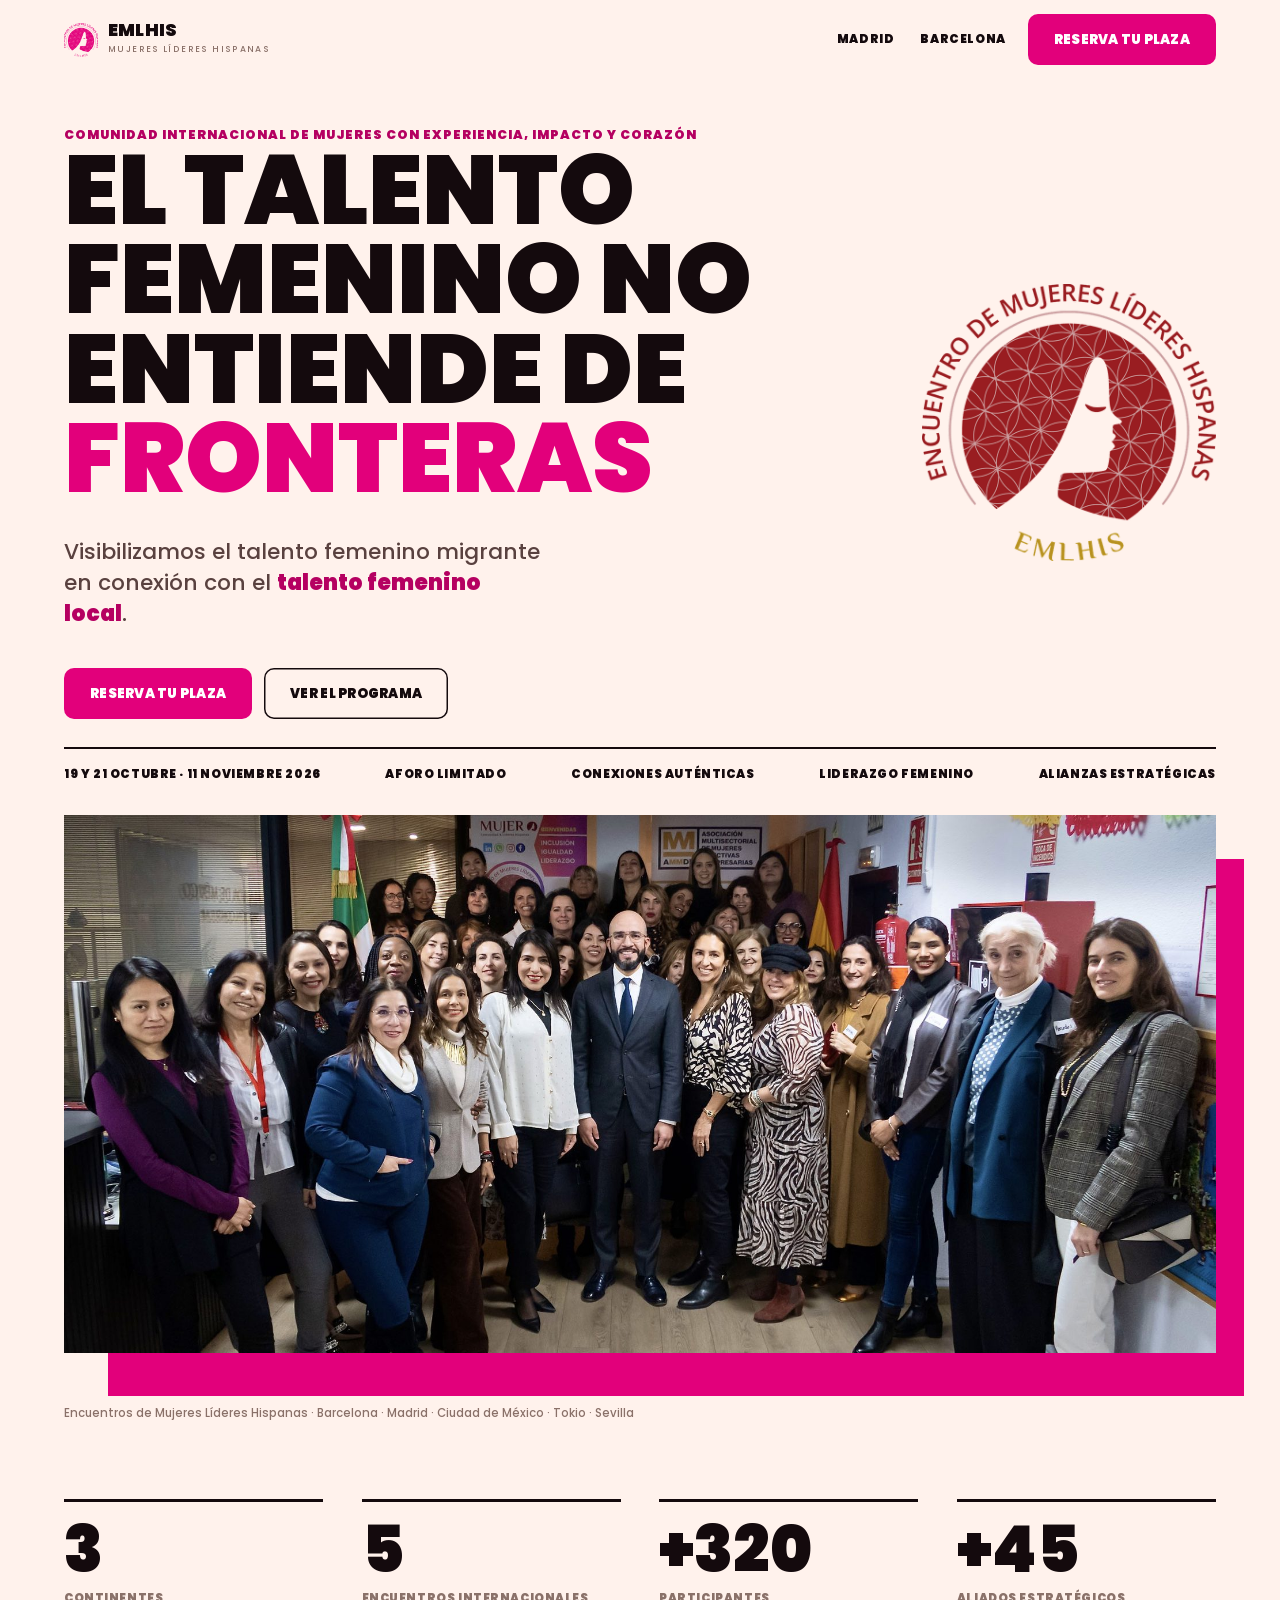
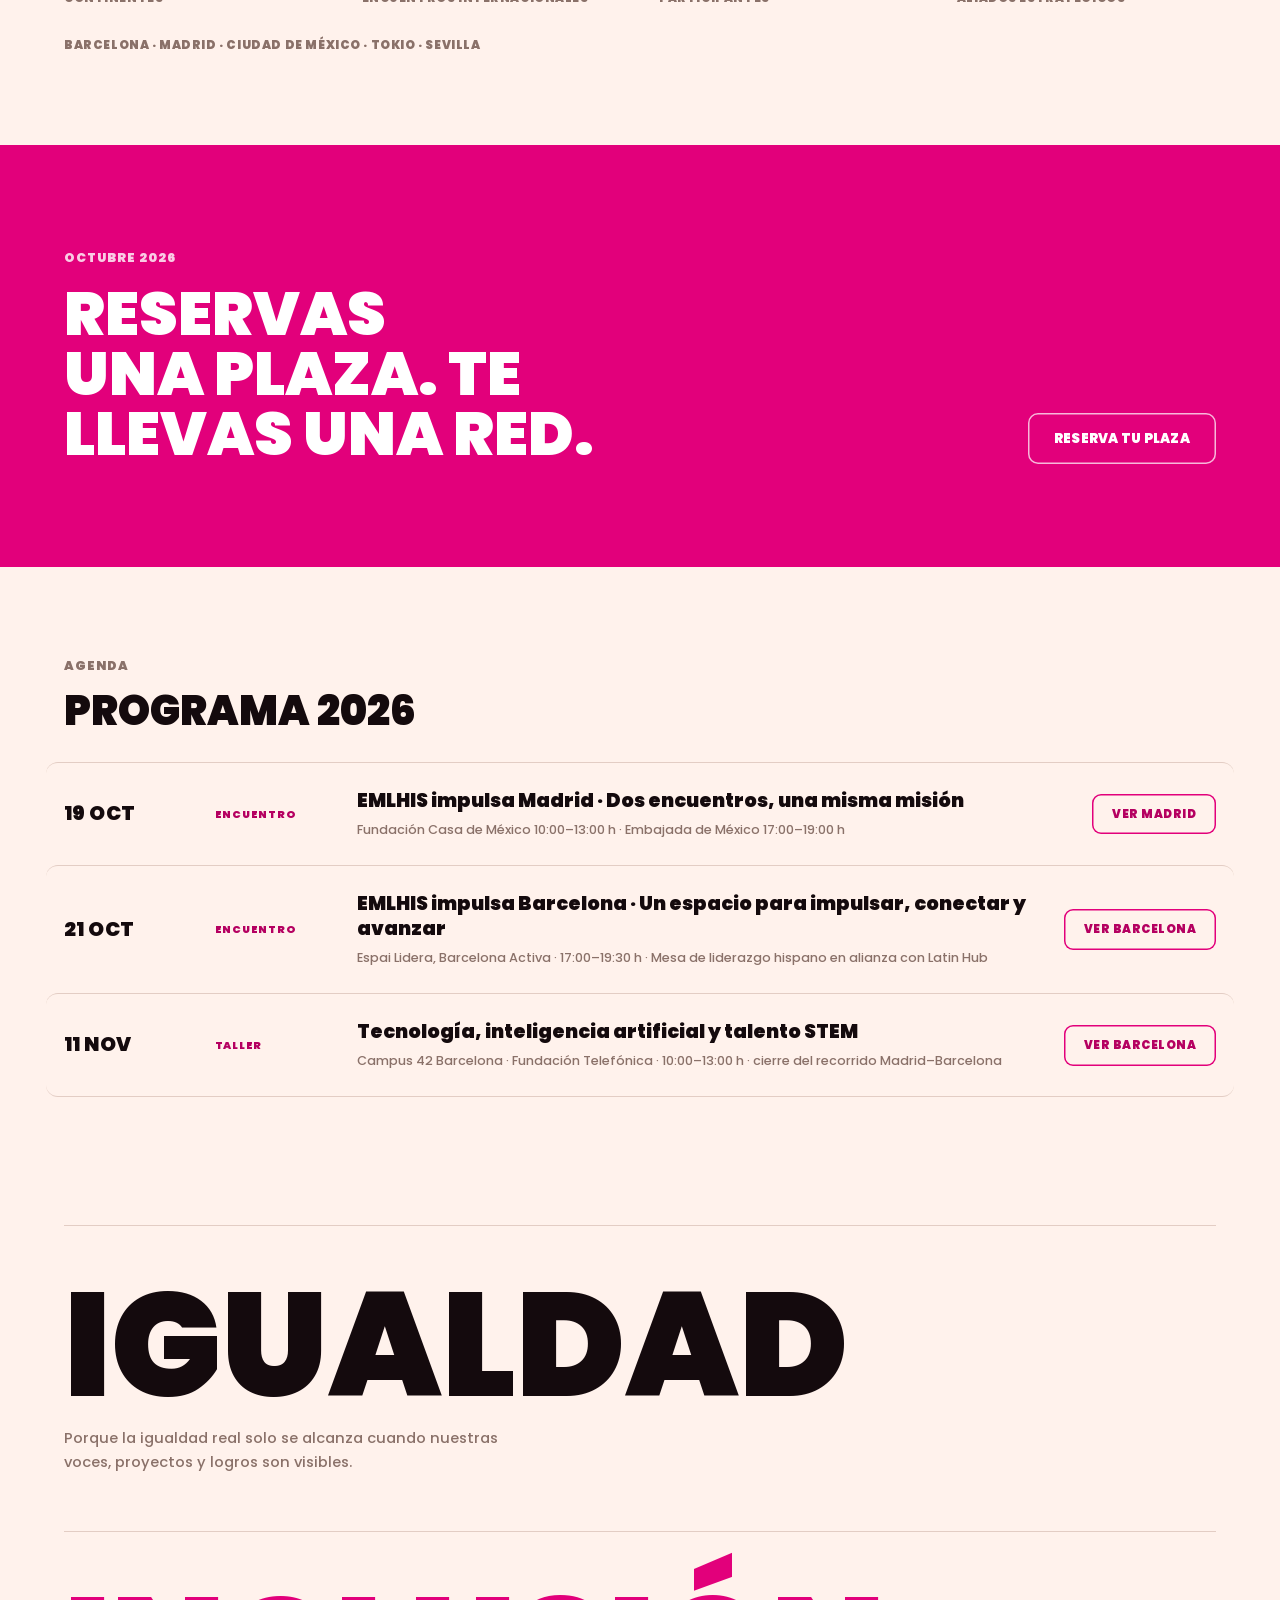
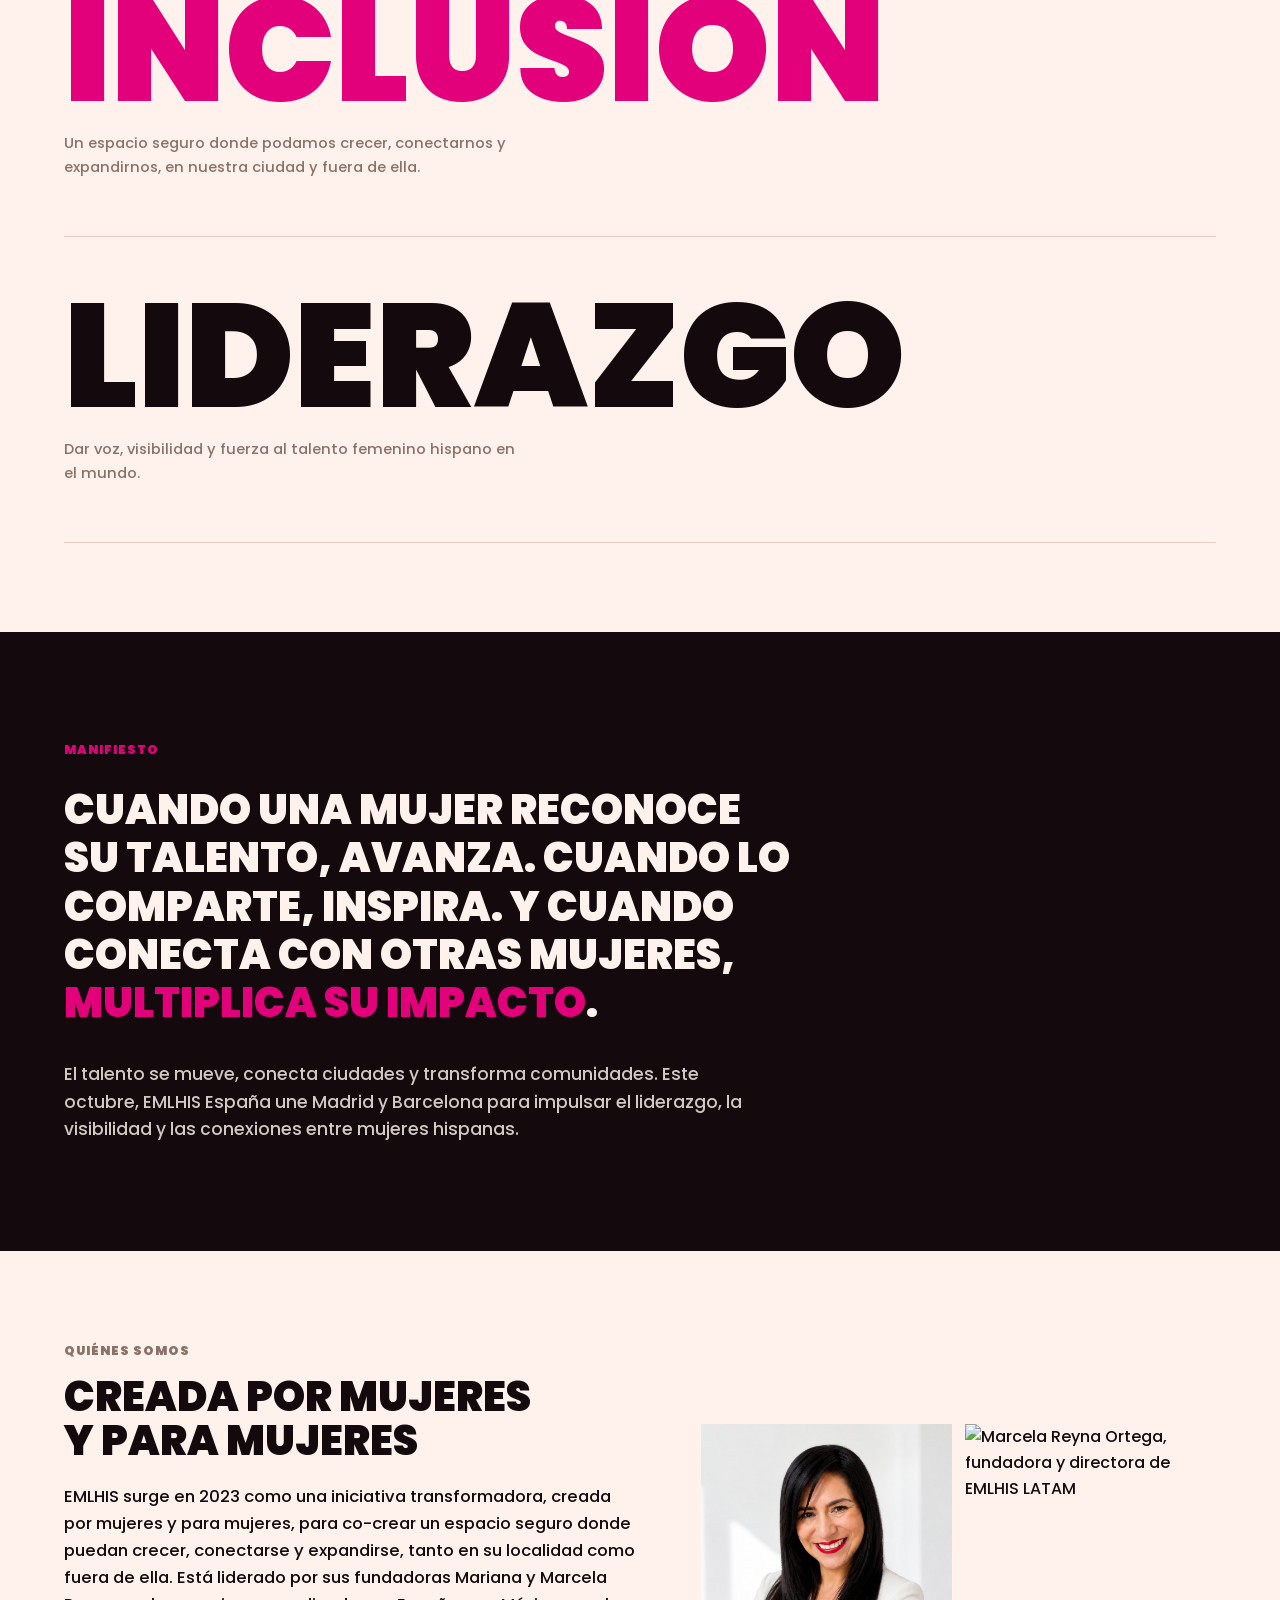
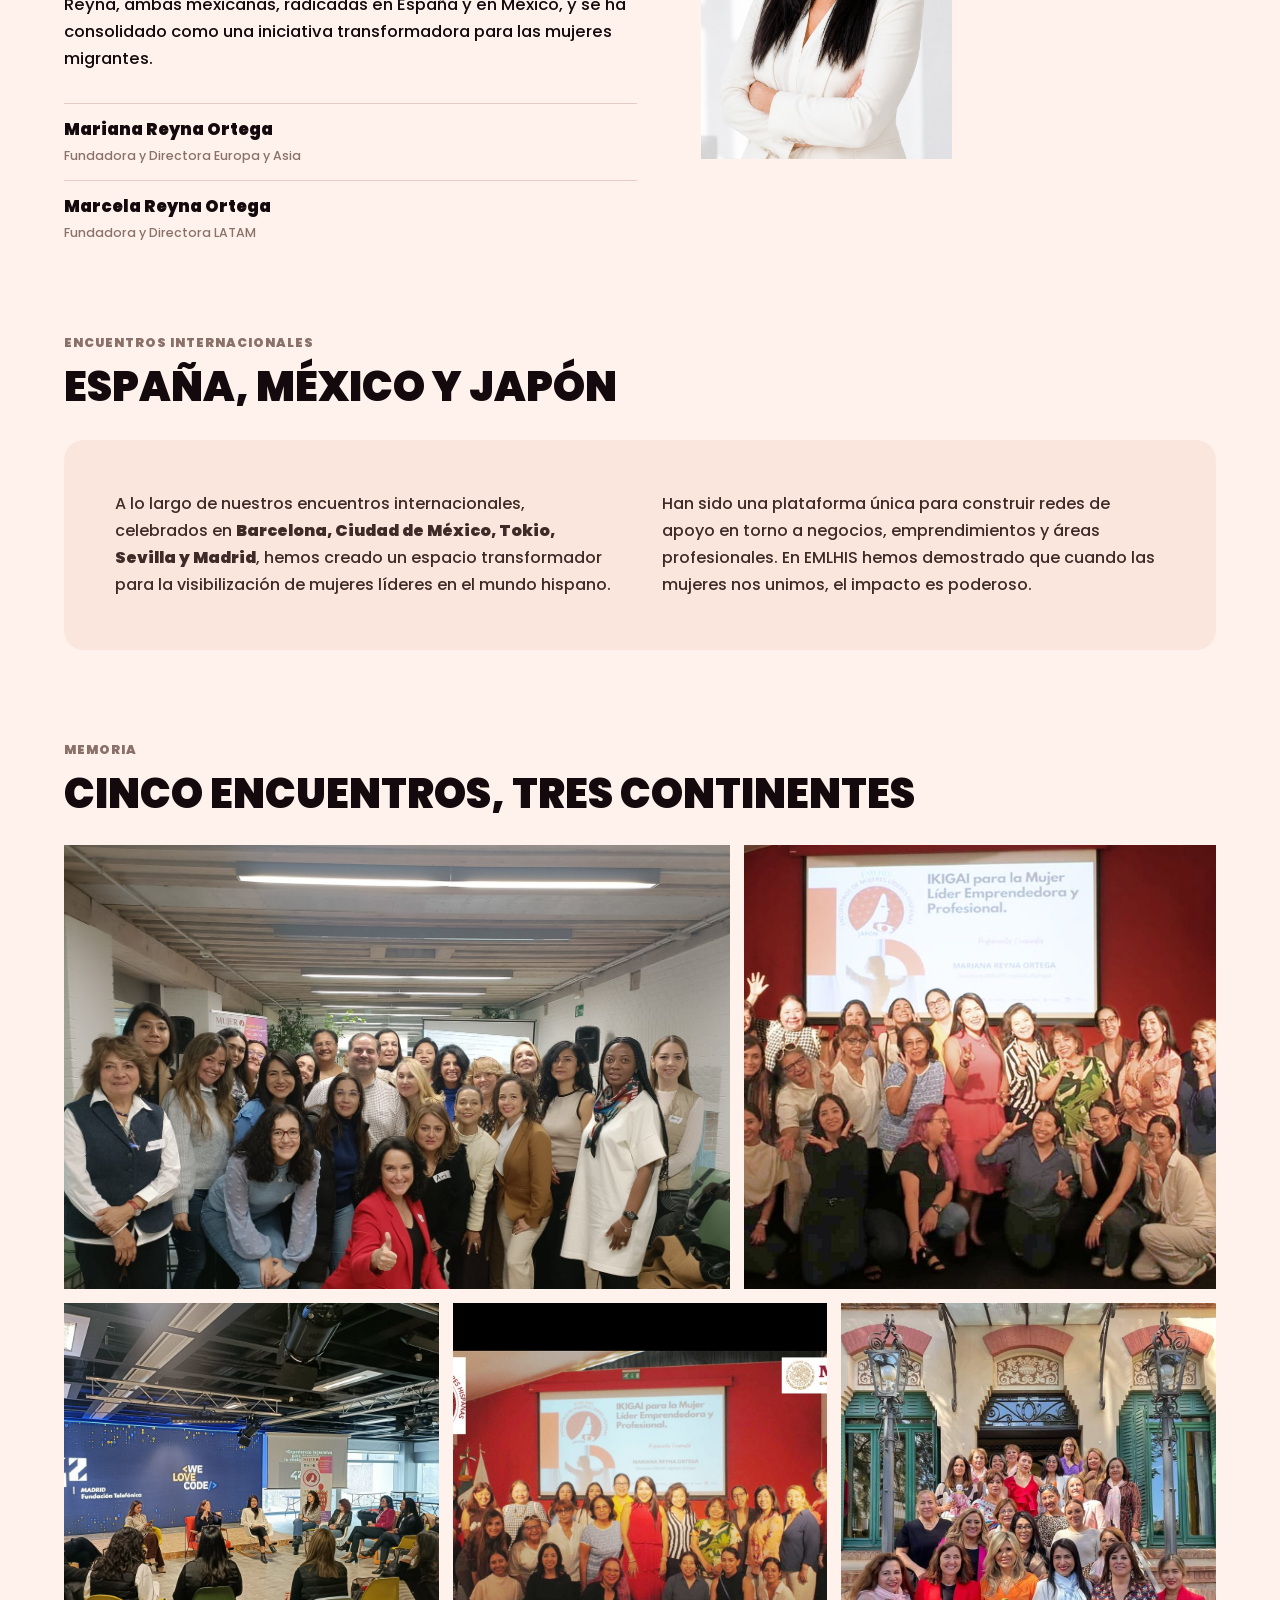
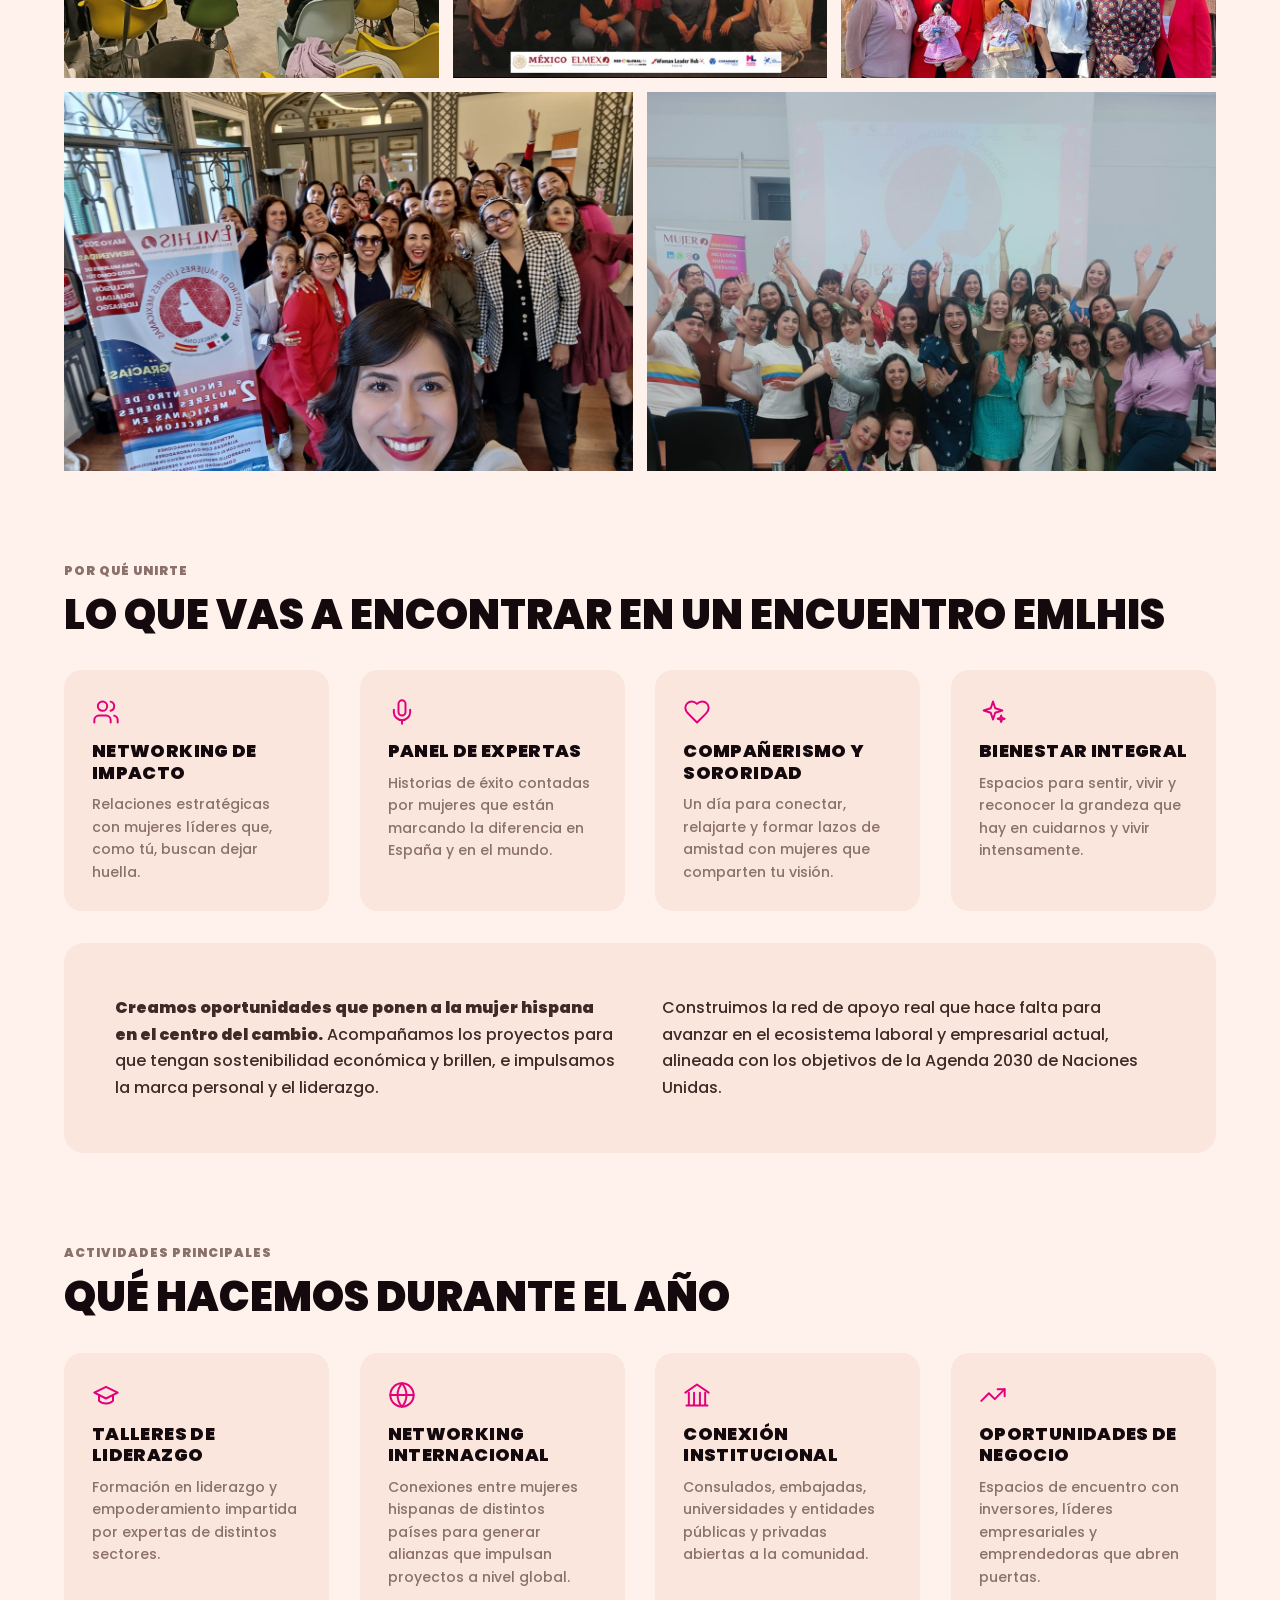
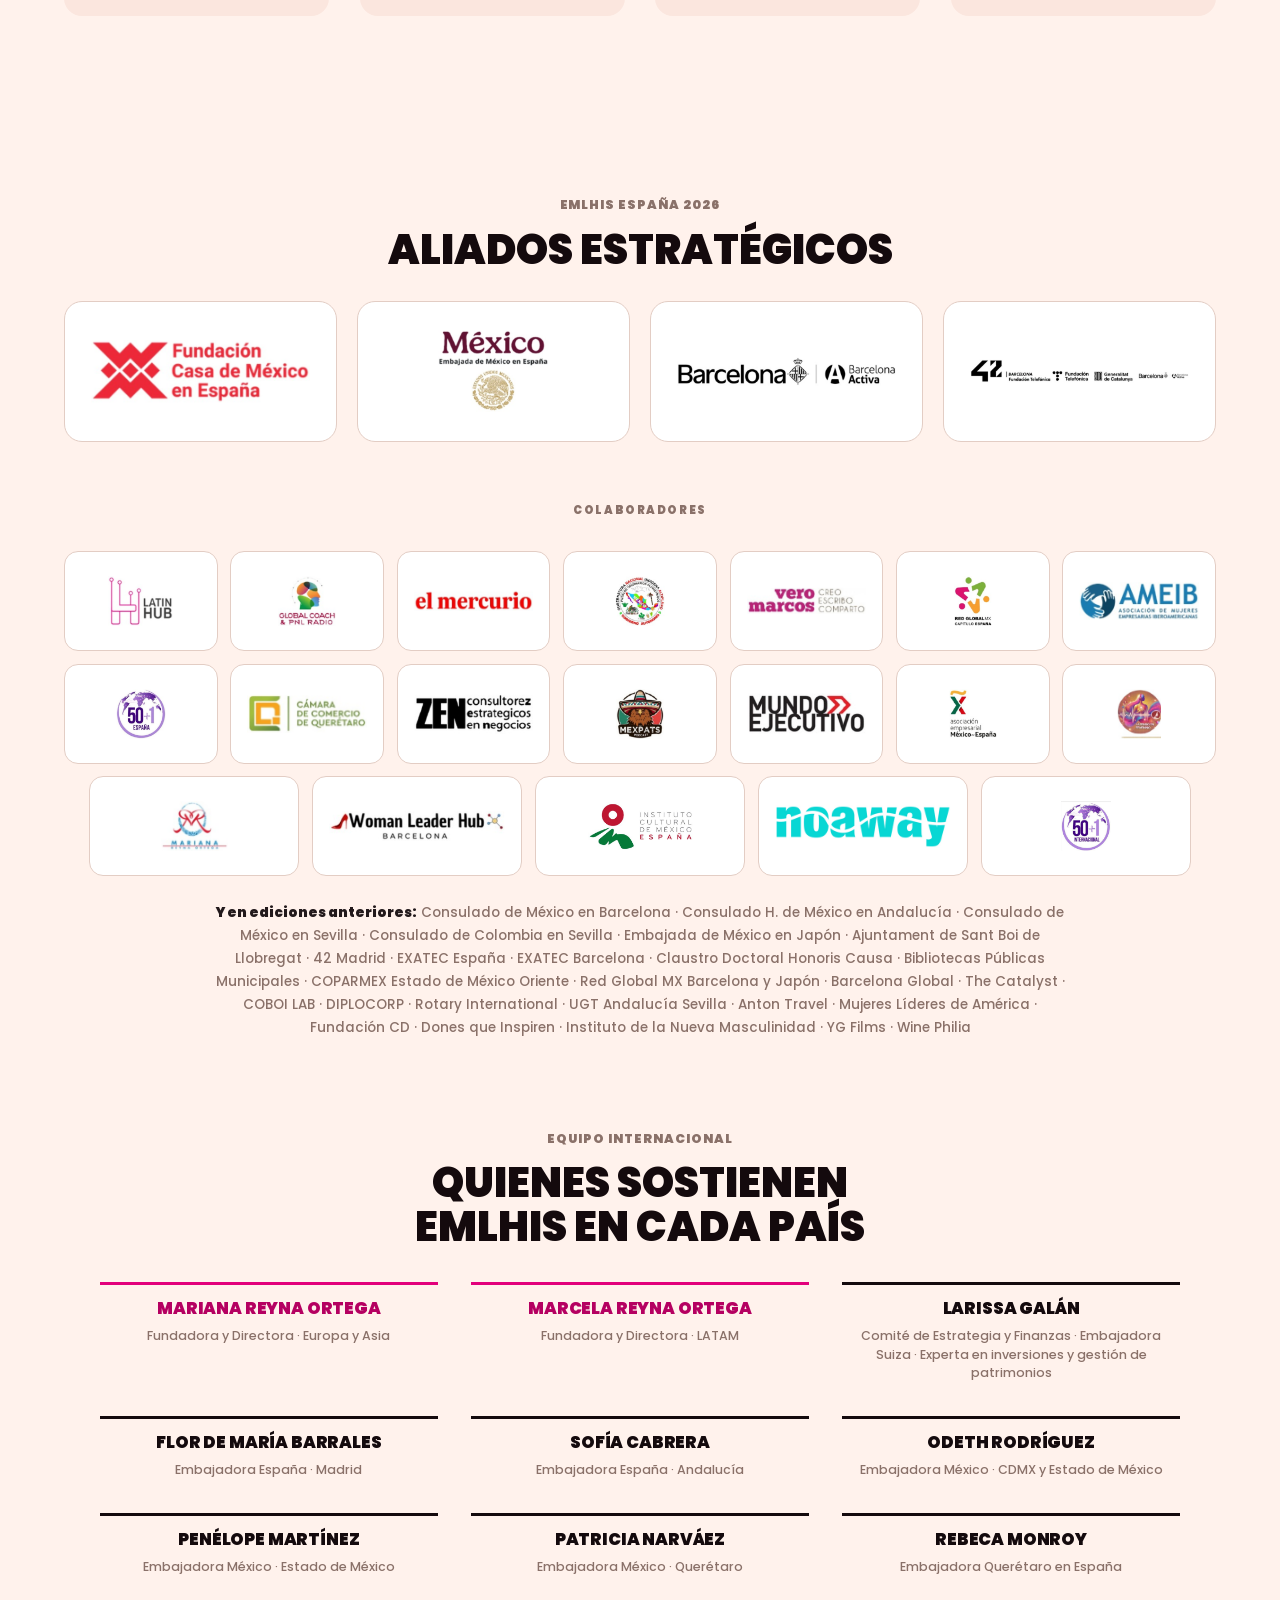
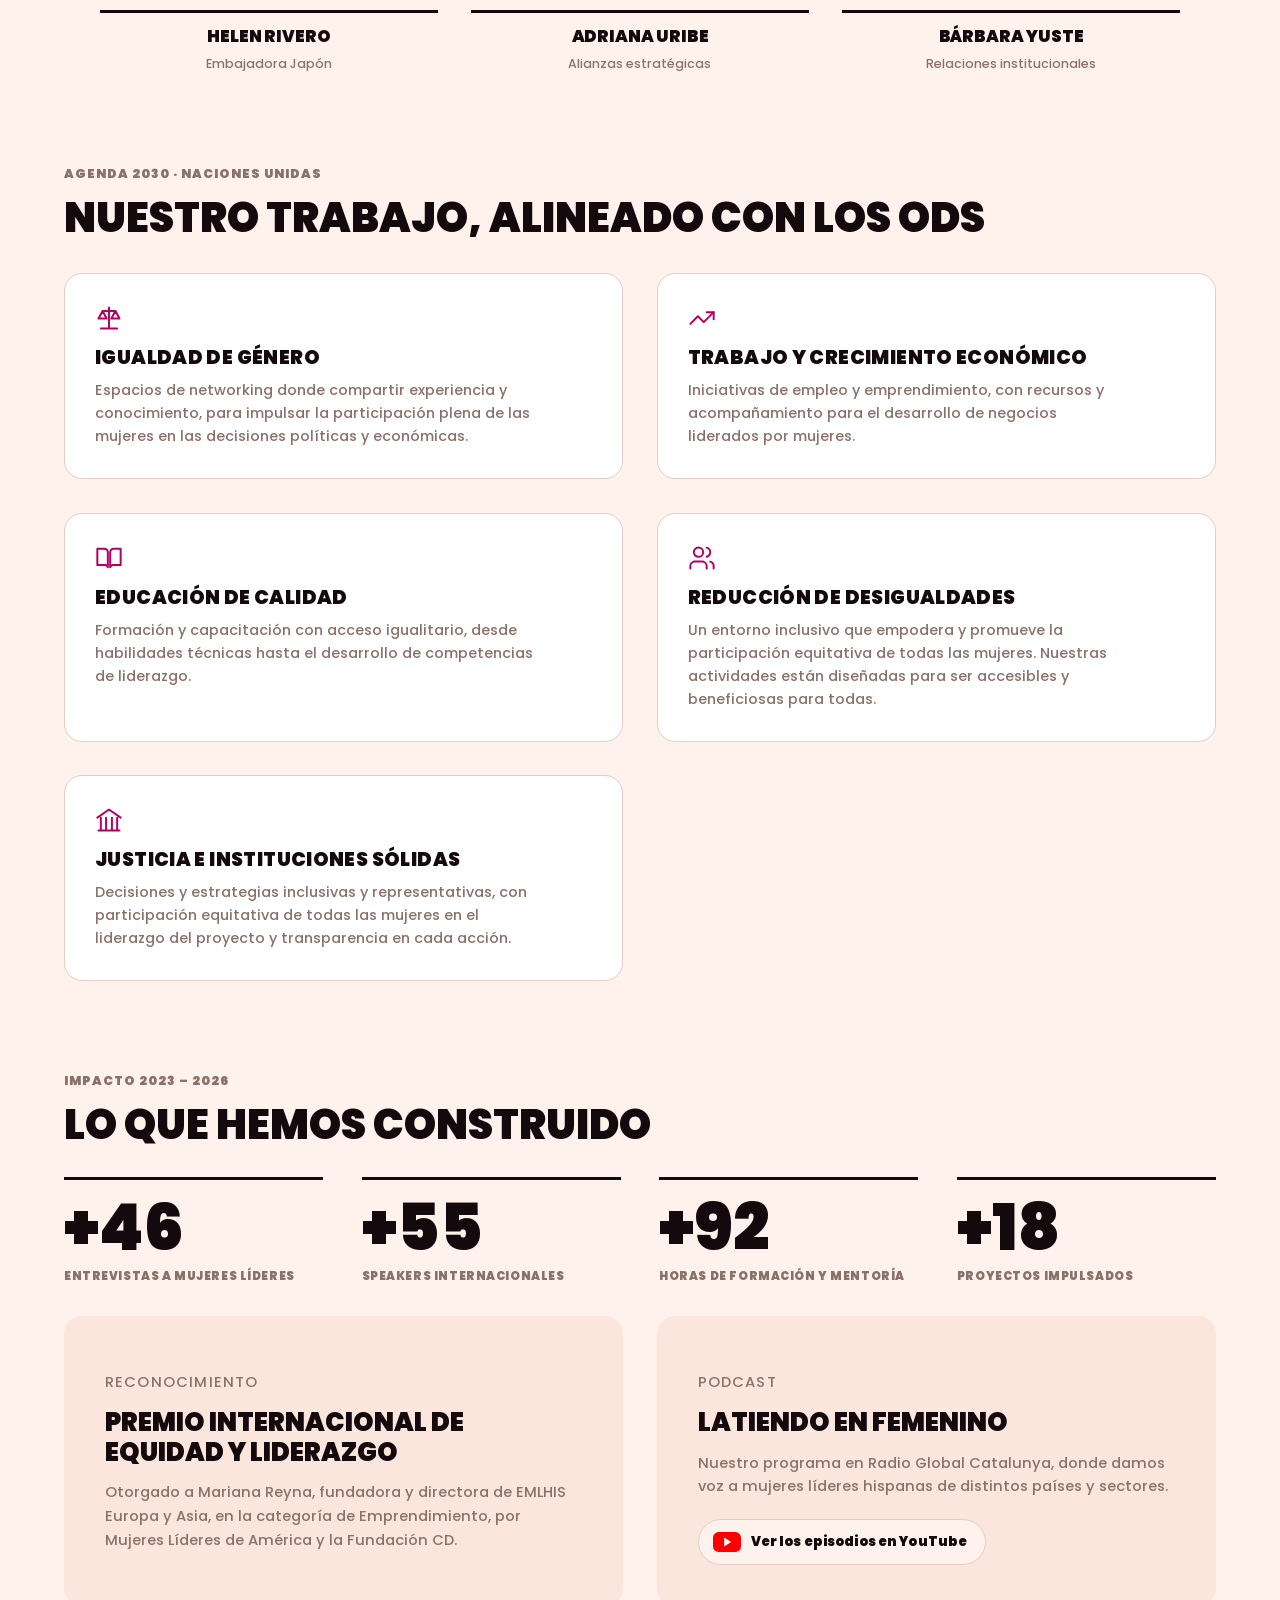
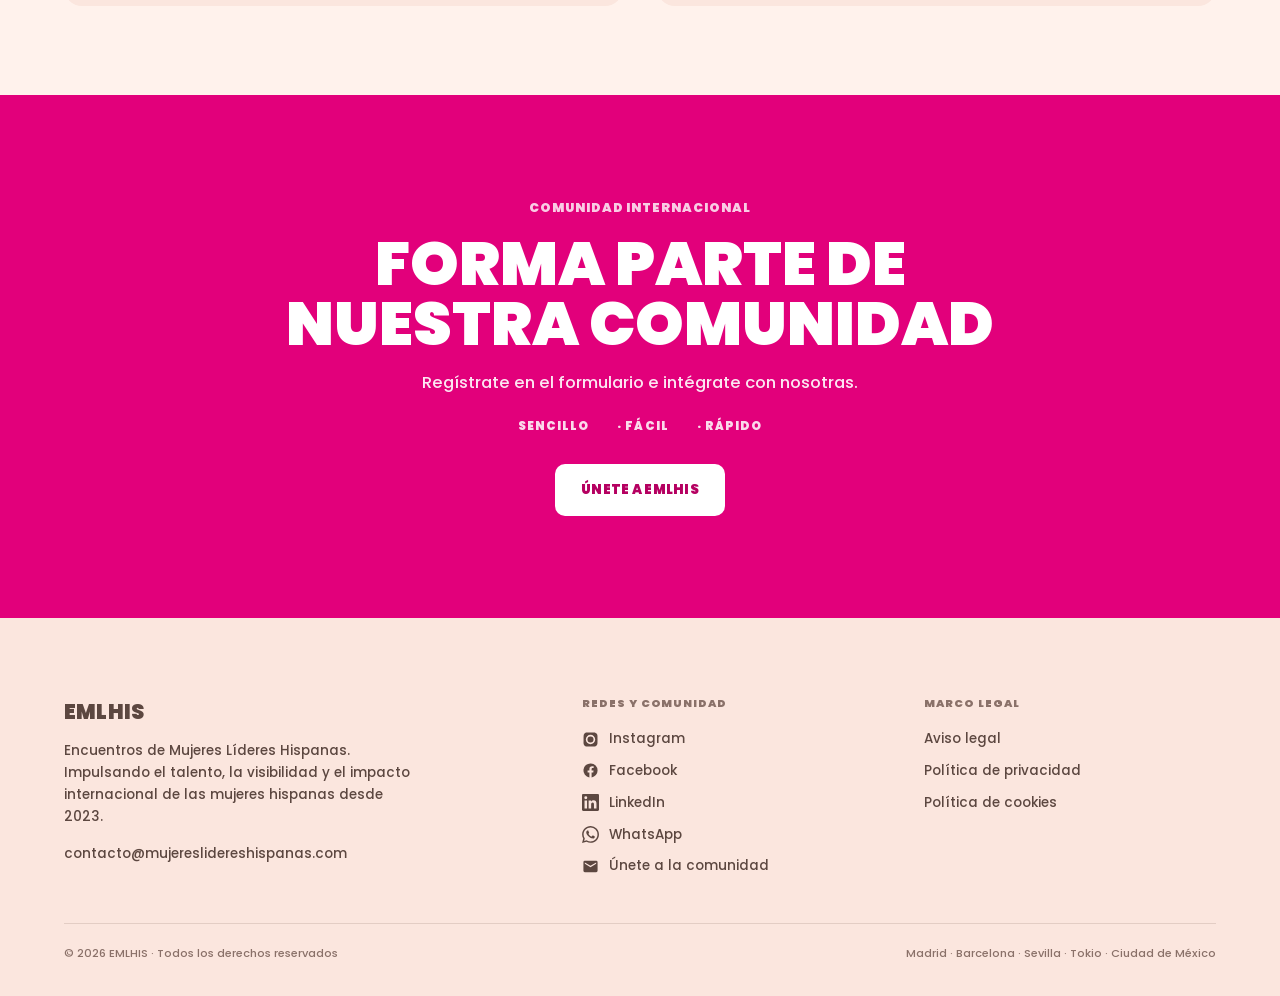
==== commit bedf6dac: "Add files via upload" ====
--- a/index.html
+++ b/index.html
@@ -157,7 +157,7 @@
       <div class="ph">
         <img src="img/mariana.jpg" alt="Mariana Reyna Ortega, fundadora y directora de EMLHIS Europa y Asia"
              onerror="this.onerror=null;this.src='img/f1.jpg'">
-        <img src="img/marcela.jpg" alt="Marcela Reyna Ortega, fundadora y directora de EMLHIS LATAM"
+        <img src="img/marcela-2026.jpg" alt="Marcela Reyna Ortega, fundadora y directora de EMLHIS LATAM"
              onerror="this.onerror=null;this.src='img/f2.jpg'">
       </div>
     </div>
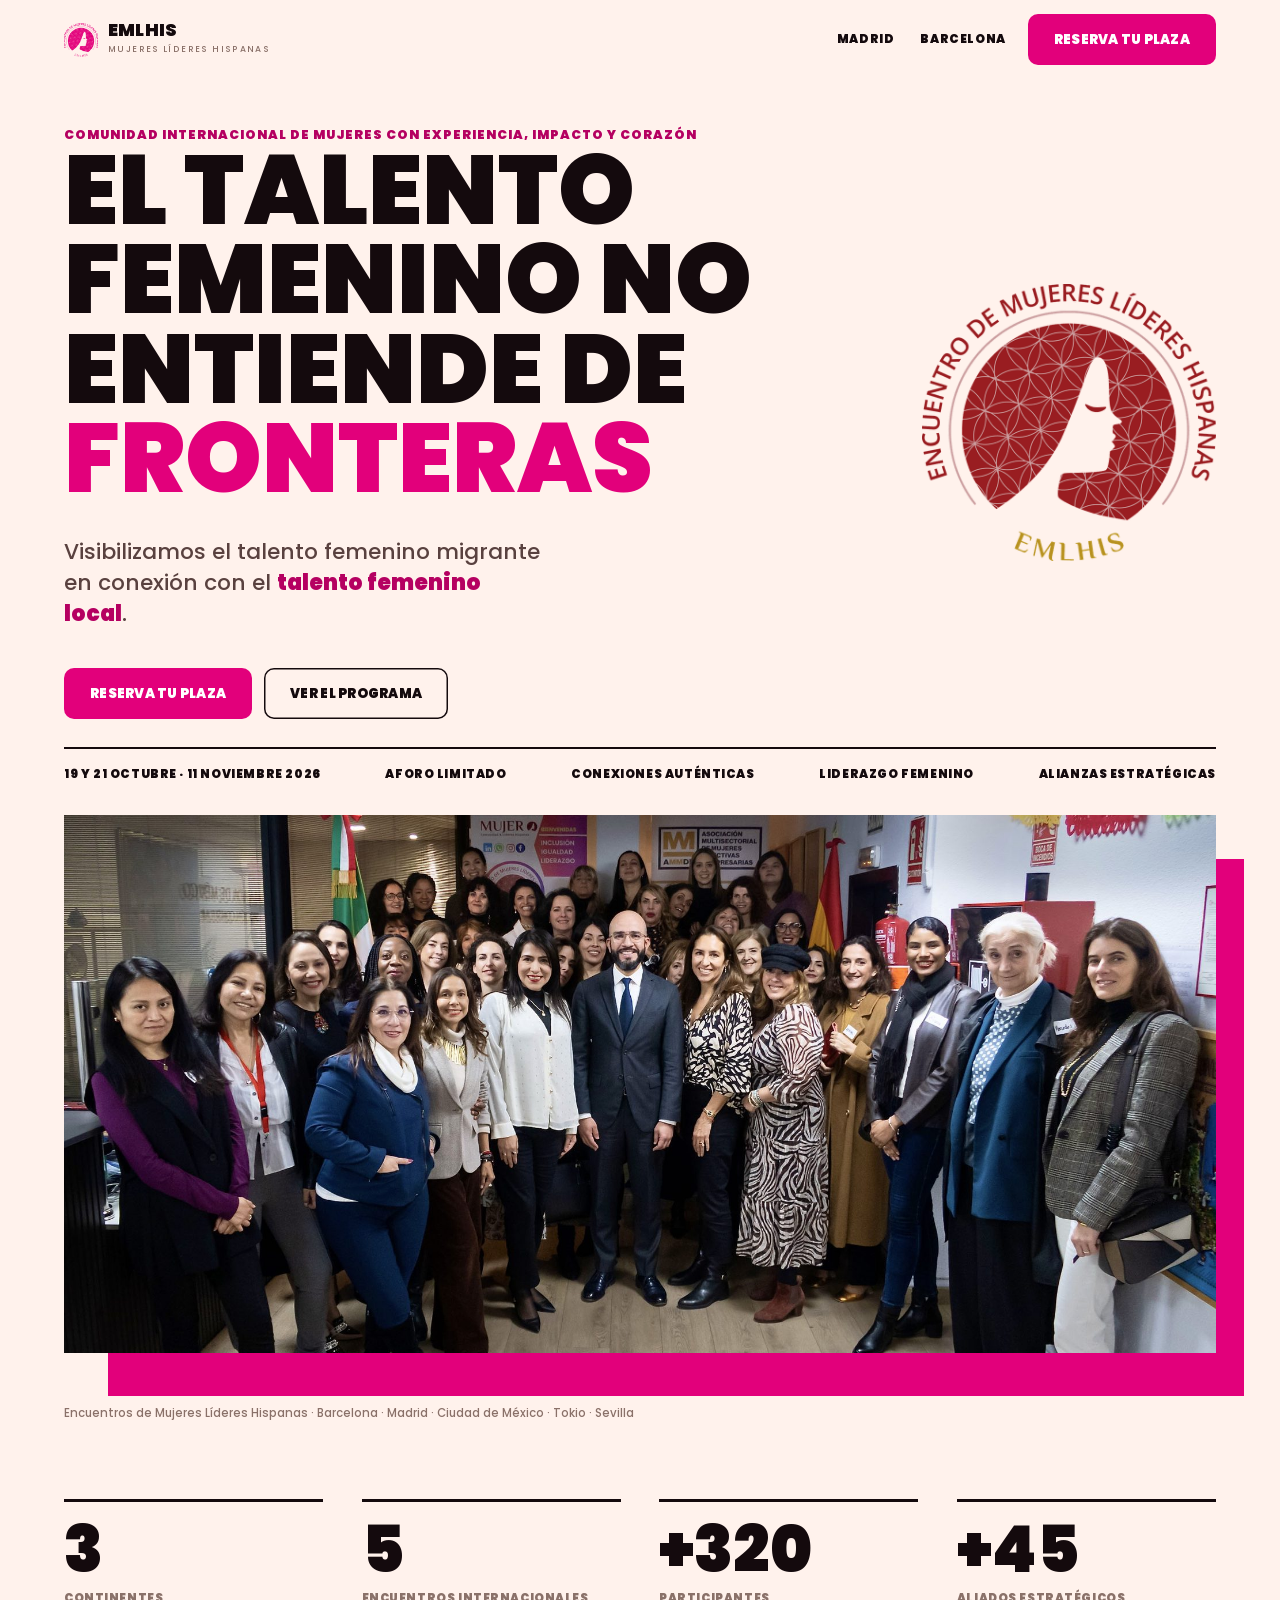
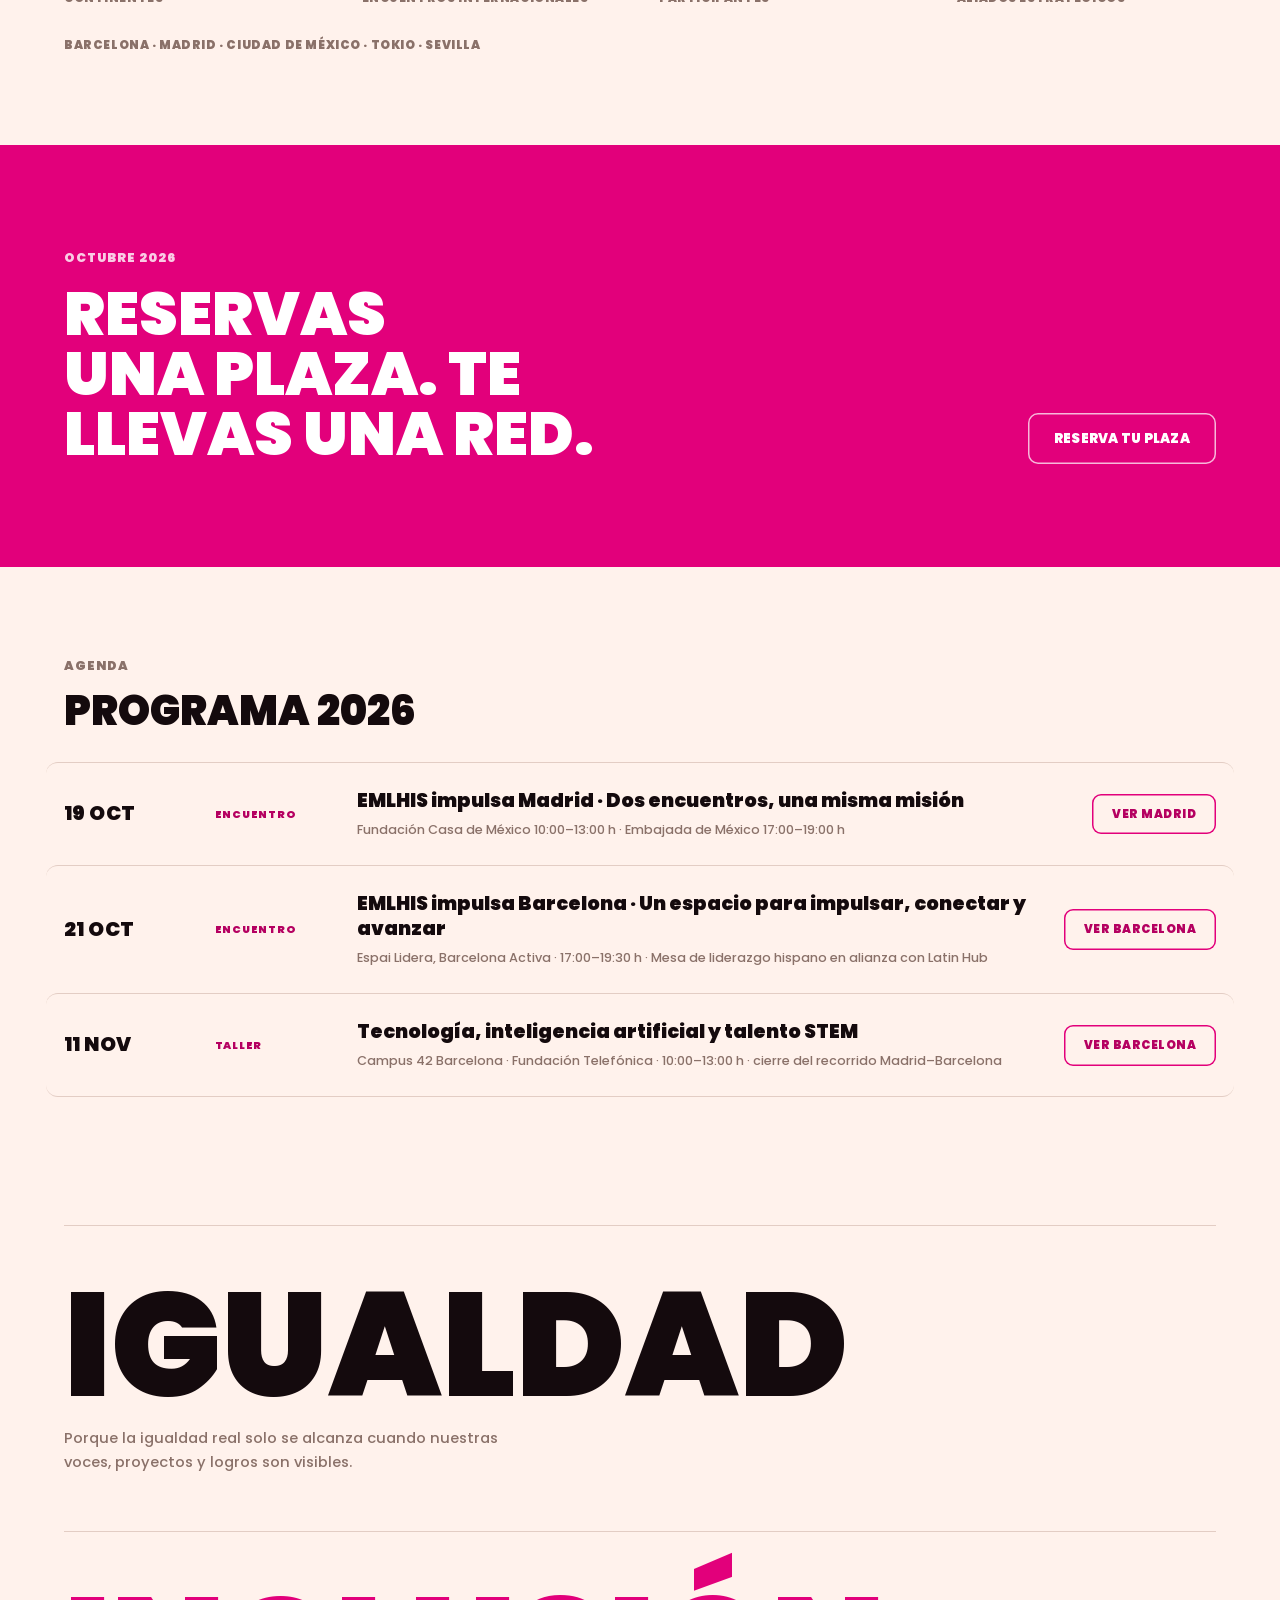
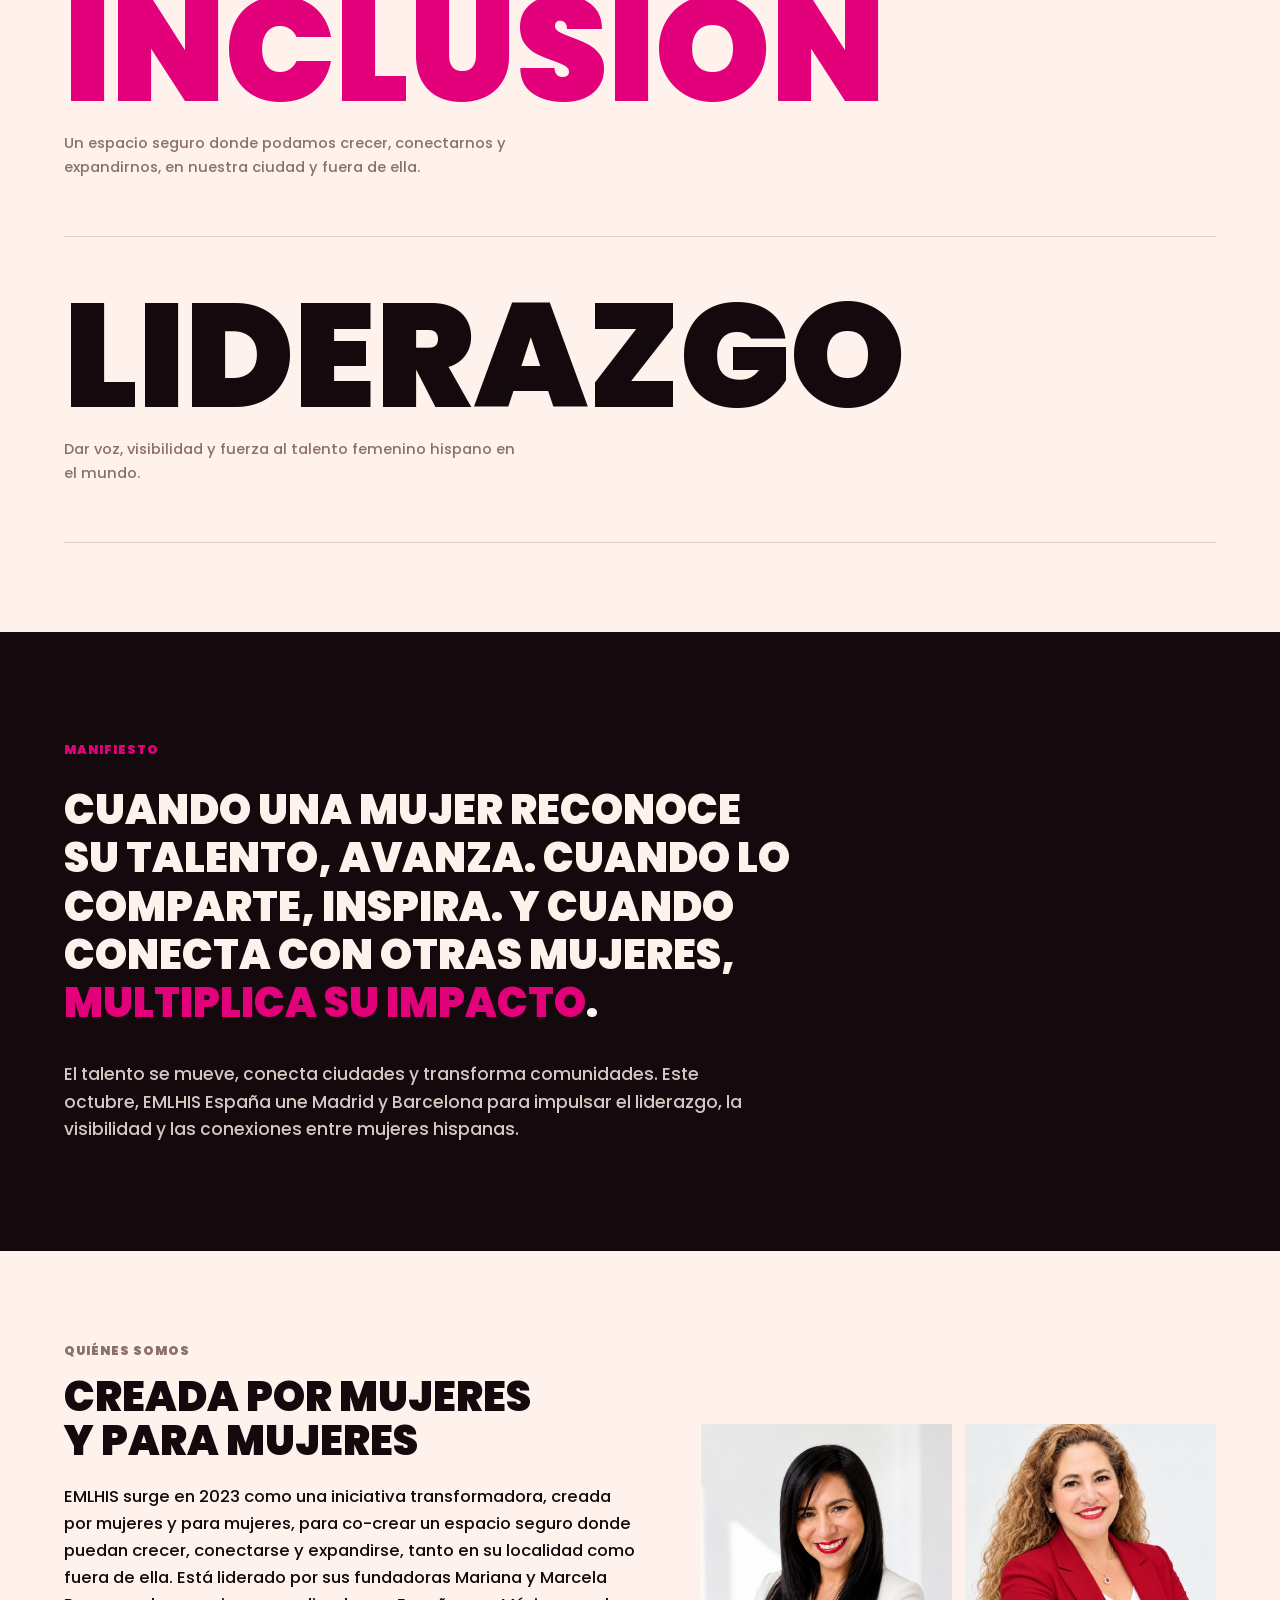
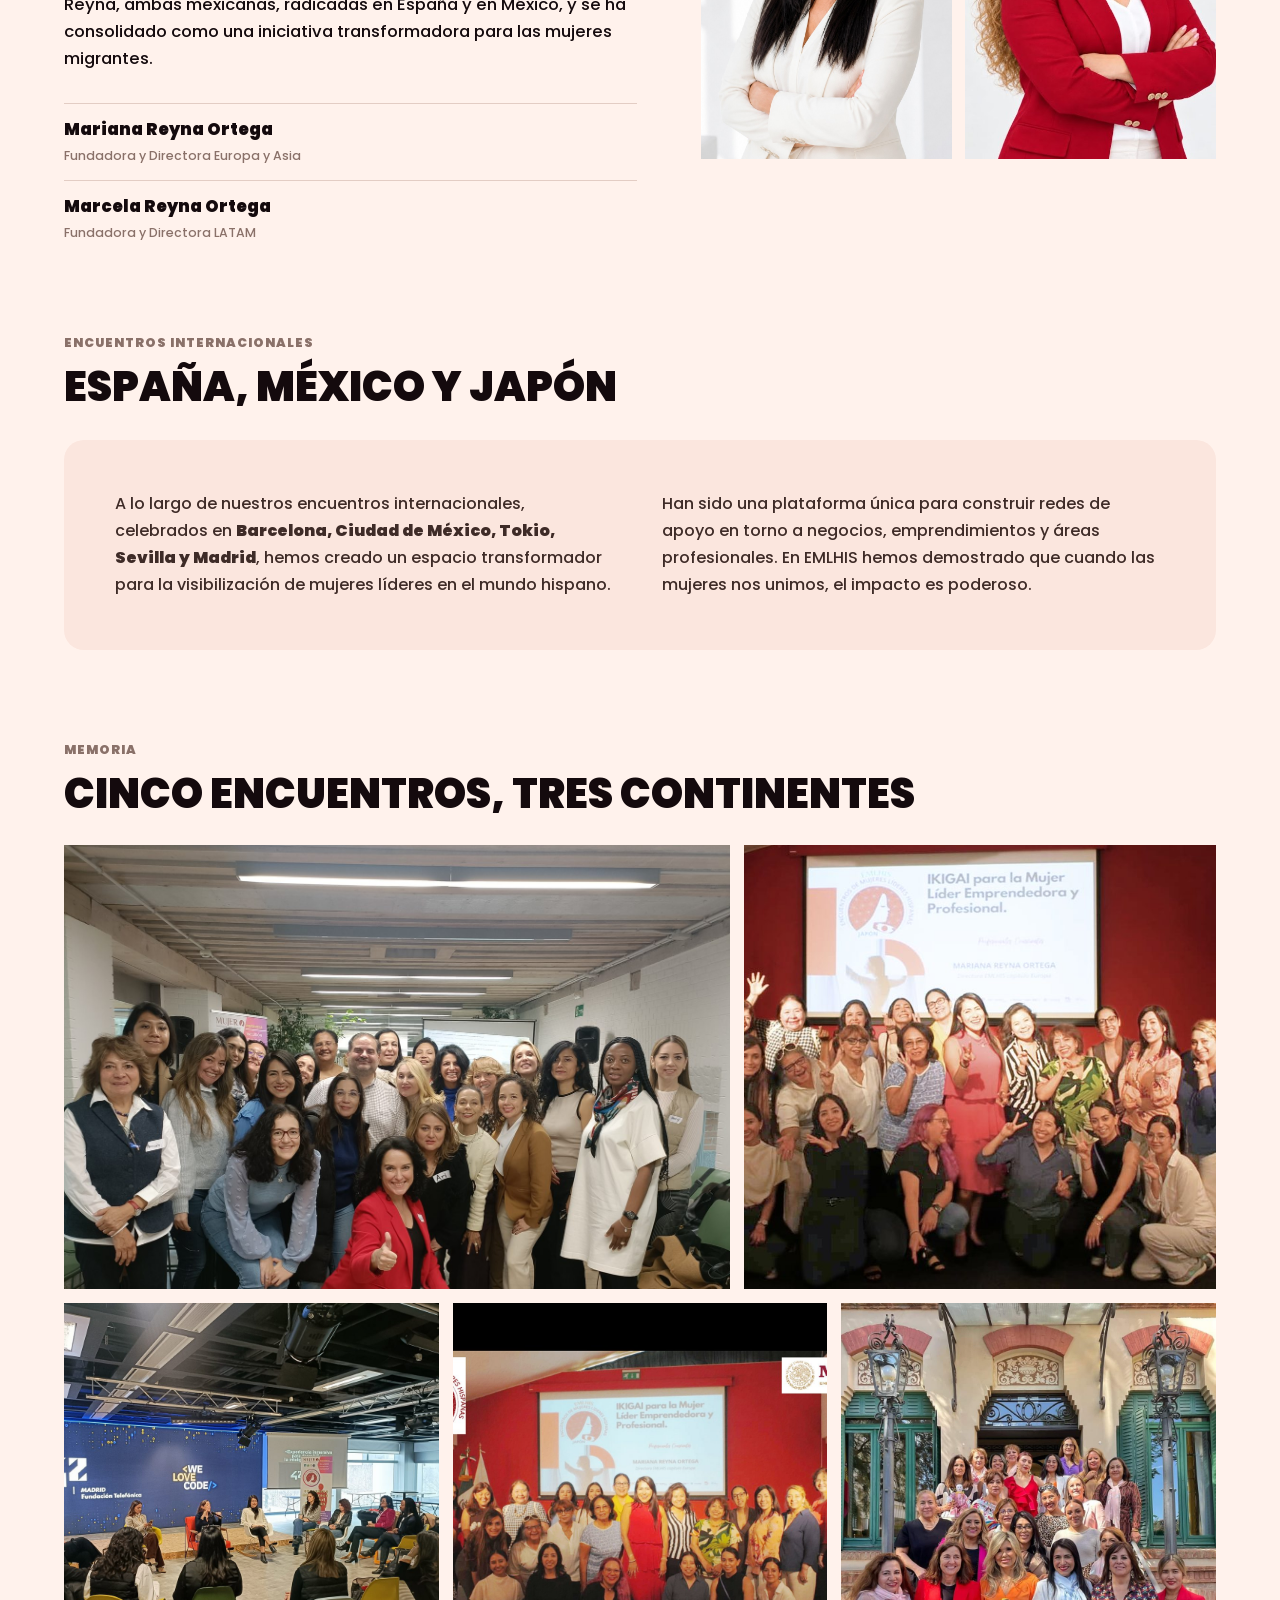
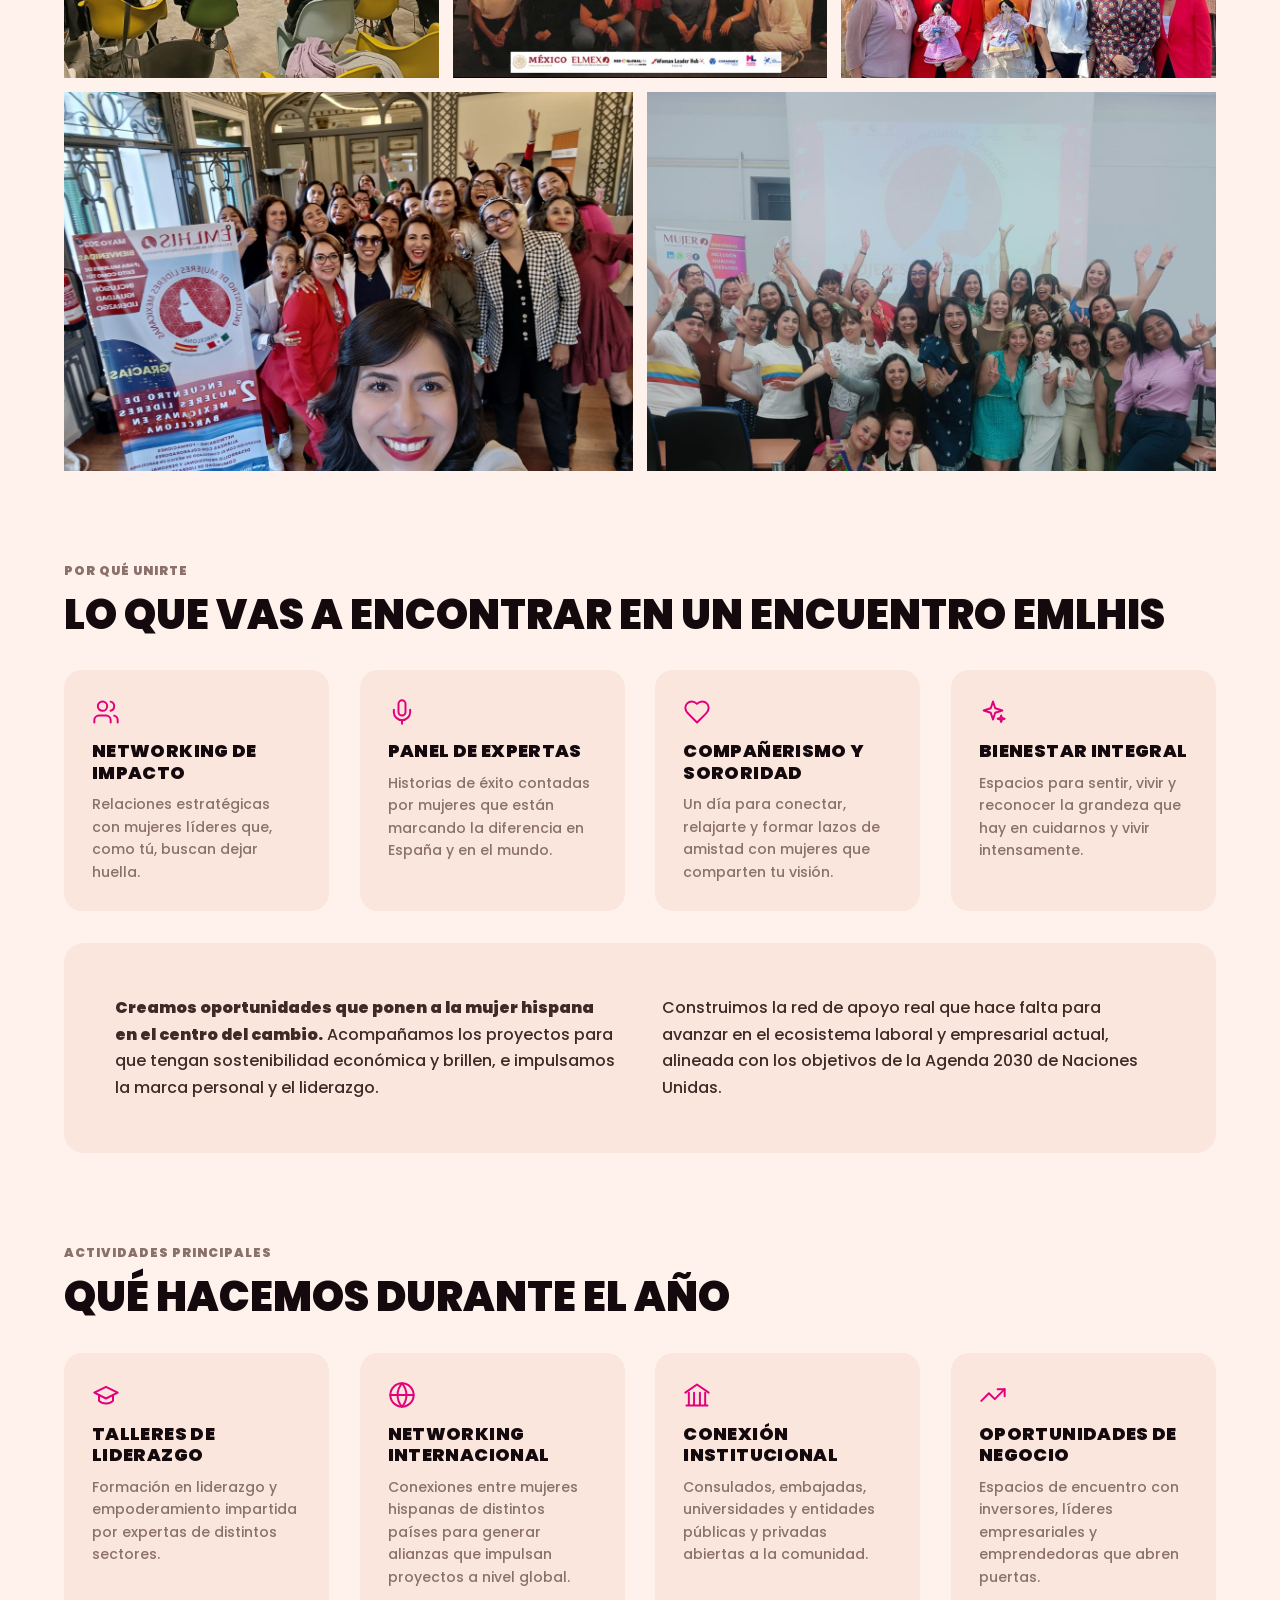
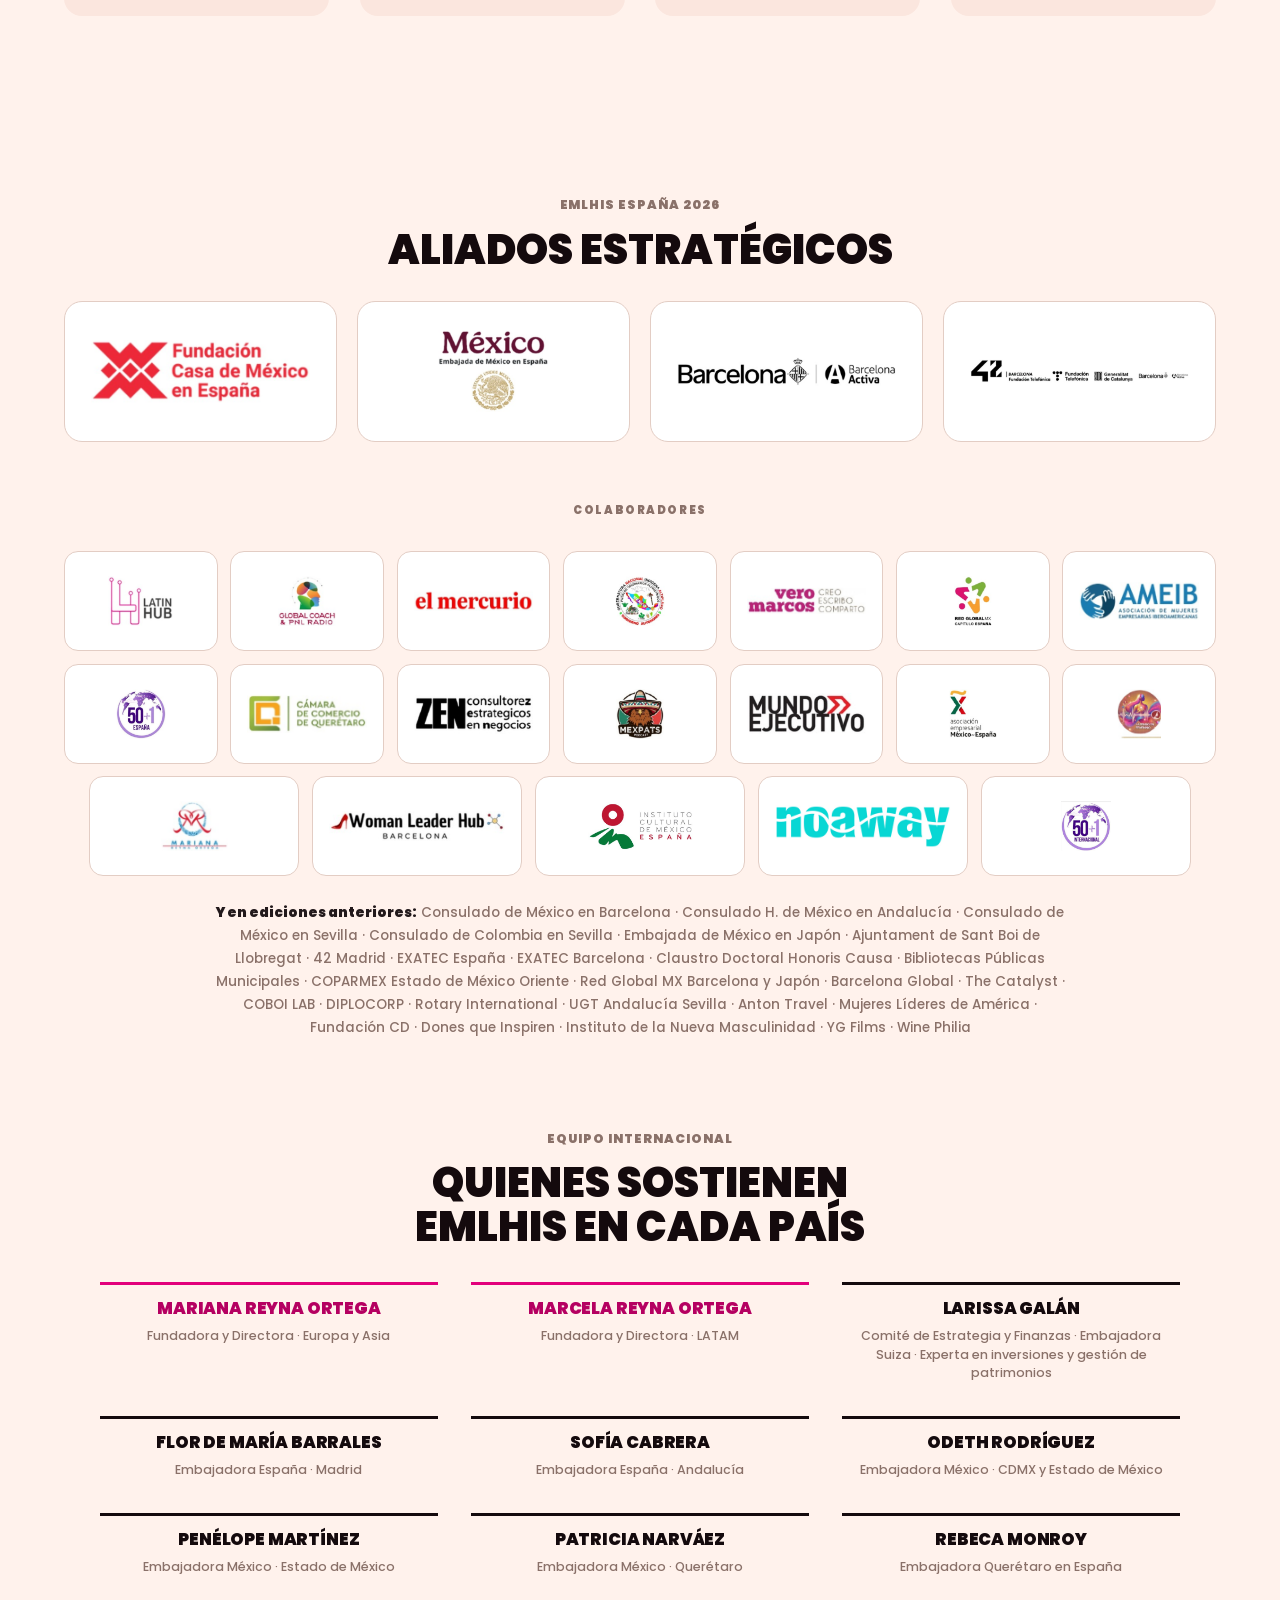
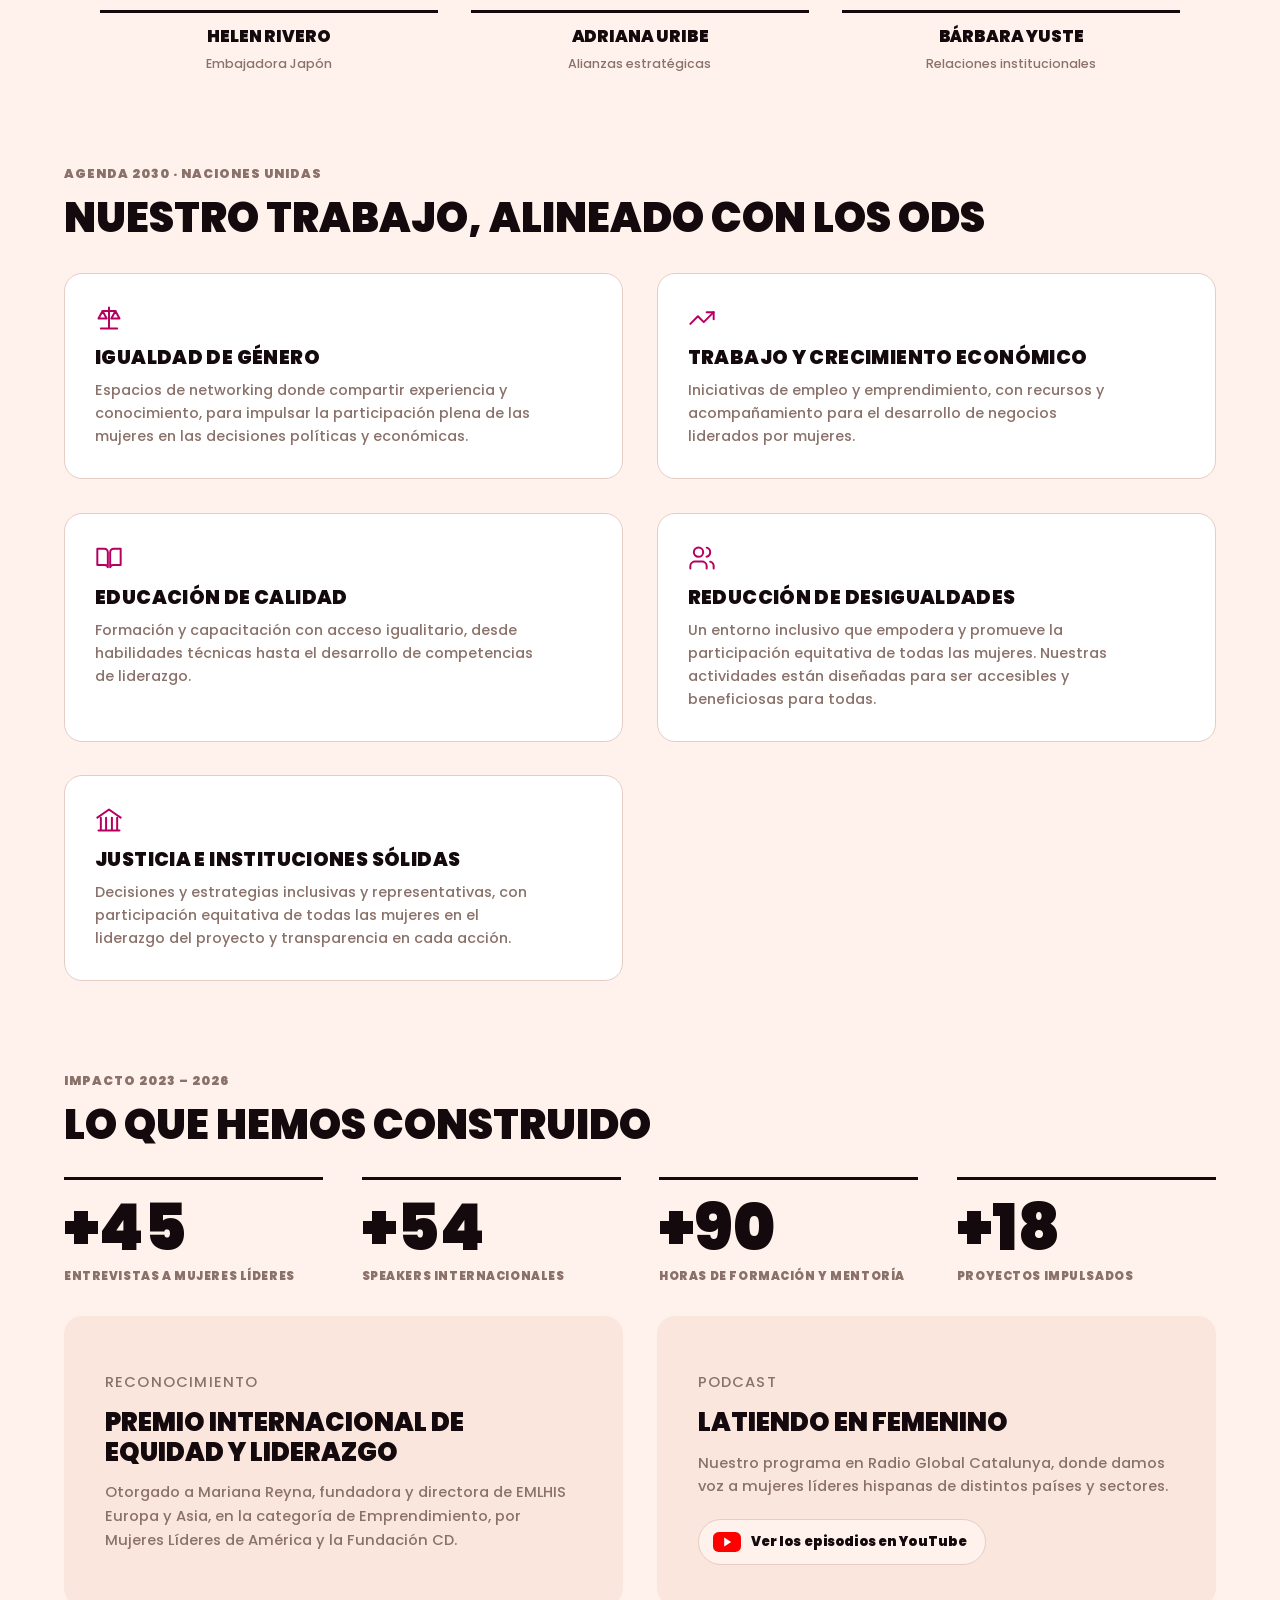
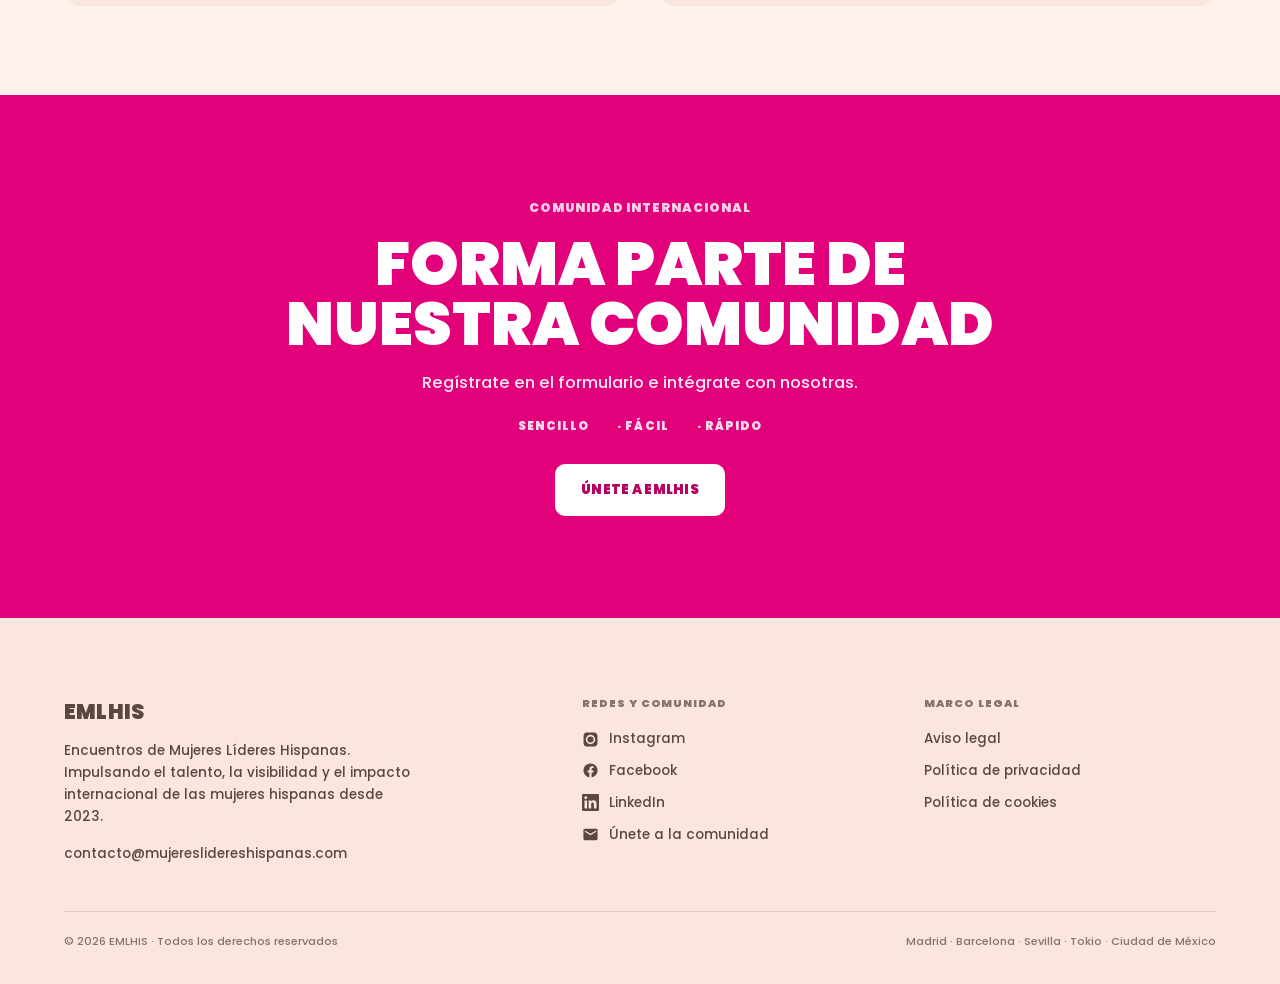
==== commit cb3e5e17: "Add files via upload" ====
--- a/index.html
+++ b/index.html
@@ -369,7 +369,6 @@
       <a href="https://www.instagram.com/mujereslideresemlhis/" rel="noopener"><svg viewBox="0 0 24 24" aria-hidden="true"><path d="M12 2.2c3.2 0 3.6 0 4.9.07 1.2.05 1.8.25 2.2.42.6.22 1 .48 1.4.9.43.42.7.82.92 1.4.17.42.37 1.06.42 2.2.06 1.3.07 1.7.07 4.9s0 3.6-.07 4.9c-.05 1.2-.25 1.8-.42 2.2-.22.6-.49 1-.92 1.4-.42.43-.8.7-1.4.92-.42.17-1 .37-2.2.42-1.3.06-1.7.07-4.9.07s-3.6 0-4.9-.07c-1.2-.05-1.8-.25-2.2-.42-.6-.22-1-.49-1.4-.92-.43-.42-.7-.8-.92-1.4-.17-.42-.37-1-.42-2.2C2.2 15.6 2.2 15.2 2.2 12s0-3.6.07-4.9c.05-1.2.25-1.8.42-2.2.22-.6.49-1 .92-1.4.42-.43.8-.7 1.4-.92.42-.17 1-.37 2.2-.42C8.4 2.2 8.8 2.2 12 2.2Zm0 3.2a6.6 6.6 0 1 0 0 13.2 6.6 6.6 0 0 0 0-13.2Zm0 10.9a4.3 4.3 0 1 1 0-8.6 4.3 4.3 0 0 1 0 8.6Zm8.4-11.2a1.55 1.55 0 1 1-3.1 0 1.55 1.55 0 0 1 3.1 0Z"/></svg>Instagram</a>
       <a href="https://www.facebook.com/emlhis.elmex?locale=es_ES" rel="noopener"><svg viewBox="0 0 24 24" aria-hidden="true"><path d="M22 12a10 10 0 1 0-11.56 9.88v-6.99H7.9V12h2.54V9.8c0-2.5 1.5-3.9 3.77-3.9 1.1 0 2.24.2 2.24.2v2.46h-1.26c-1.24 0-1.63.77-1.63 1.56V12h2.78l-.45 2.89h-2.33v6.99A10 10 0 0 0 22 12Z"/></svg>Facebook</a>
       <a href="https://www.linkedin.com/company/mujeres-l%C3%ADderes-hispanas/" rel="noopener"><svg viewBox="0 0 24 24" aria-hidden="true"><path d="M20.45 20.45h-3.56v-5.57c0-1.33-.02-3.04-1.85-3.04-1.85 0-2.14 1.45-2.14 2.94v5.67H9.35V9h3.41v1.56h.05a3.74 3.74 0 0 1 3.37-1.85c3.6 0 4.27 2.37 4.27 5.46v6.28ZM5.34 7.43a2.06 2.06 0 1 1 0-4.13 2.06 2.06 0 0 1 0 4.13ZM7.12 20.45H3.56V9h3.56v11.45ZM22.22 0H1.77C.79 0 0 .77 0 1.72v20.56C0 23.23.79 24 1.77 24h20.45c.98 0 1.78-.77 1.78-1.72V1.72C24 .77 23.2 0 22.22 0Z"/></svg>LinkedIn</a>
-      <a href="https://api.whatsapp.com/send?phone=34644610938&amp;text=Hola%2C+deseo+contactar+con+el+equipo+EMLHIS%2C+mi+nombre+es" rel="noopener"><svg viewBox="0 0 24 24" aria-hidden="true"><path d="M17.47 14.38c-.3-.15-1.75-.86-2.02-.96-.27-.1-.47-.15-.67.15-.2.3-.77.96-.94 1.16-.17.2-.35.22-.65.07-.3-.15-1.25-.46-2.38-1.47-.88-.79-1.47-1.76-1.64-2.06-.17-.3-.02-.46.13-.61.13-.13.3-.35.45-.52.15-.17.2-.3.3-.5.1-.2.05-.37-.02-.52-.08-.15-.67-1.6-.92-2.2-.24-.58-.48-.5-.67-.51h-.57c-.2 0-.52.07-.8.37-.27.3-1.04 1.02-1.04 2.48s1.07 2.88 1.22 3.08c.15.2 2.1 3.2 5.08 4.49.71.3 1.26.49 1.7.63.71.22 1.36.19 1.87.12.57-.09 1.75-.72 2-1.41.25-.69.25-1.28.17-1.41-.07-.13-.27-.2-.57-.35ZM12.05 21.8h-.01a9.8 9.8 0 0 1-4.98-1.36l-.36-.21-3.7.97.99-3.61-.23-.37a9.76 9.76 0 0 1-1.5-5.22c0-5.4 4.4-9.8 9.8-9.8a9.74 9.74 0 0 1 6.93 2.88 9.72 9.72 0 0 1 2.87 6.93c0 5.4-4.4 9.79-9.81 9.79ZM20.52 3.49A11.78 11.78 0 0 0 12.05 0C5.5 0 .17 5.33.17 11.88c0 2.09.55 4.14 1.59 5.94L.07 24l6.34-1.66a11.87 11.87 0 0 0 5.64 1.44h.01c6.55 0 11.88-5.33 11.88-11.88 0-3.17-1.24-6.16-3.48-8.41Z"/></svg>WhatsApp</a>
       <a href="https://forms.gle/fabeTngVrLn1AUGQ7" rel="noopener"><svg viewBox="0 0 24 24" aria-hidden="true"><path d="M20 4H4a2 2 0 0 0-2 2v12a2 2 0 0 0 2 2h16a2 2 0 0 0 2-2V6a2 2 0 0 0-2-2Zm0 4.24-8 4.7-8-4.7V6.2l8 4.7 8-4.7v2.04Z"/></svg>Únete a la comunidad</a>
     </div>
     <div>
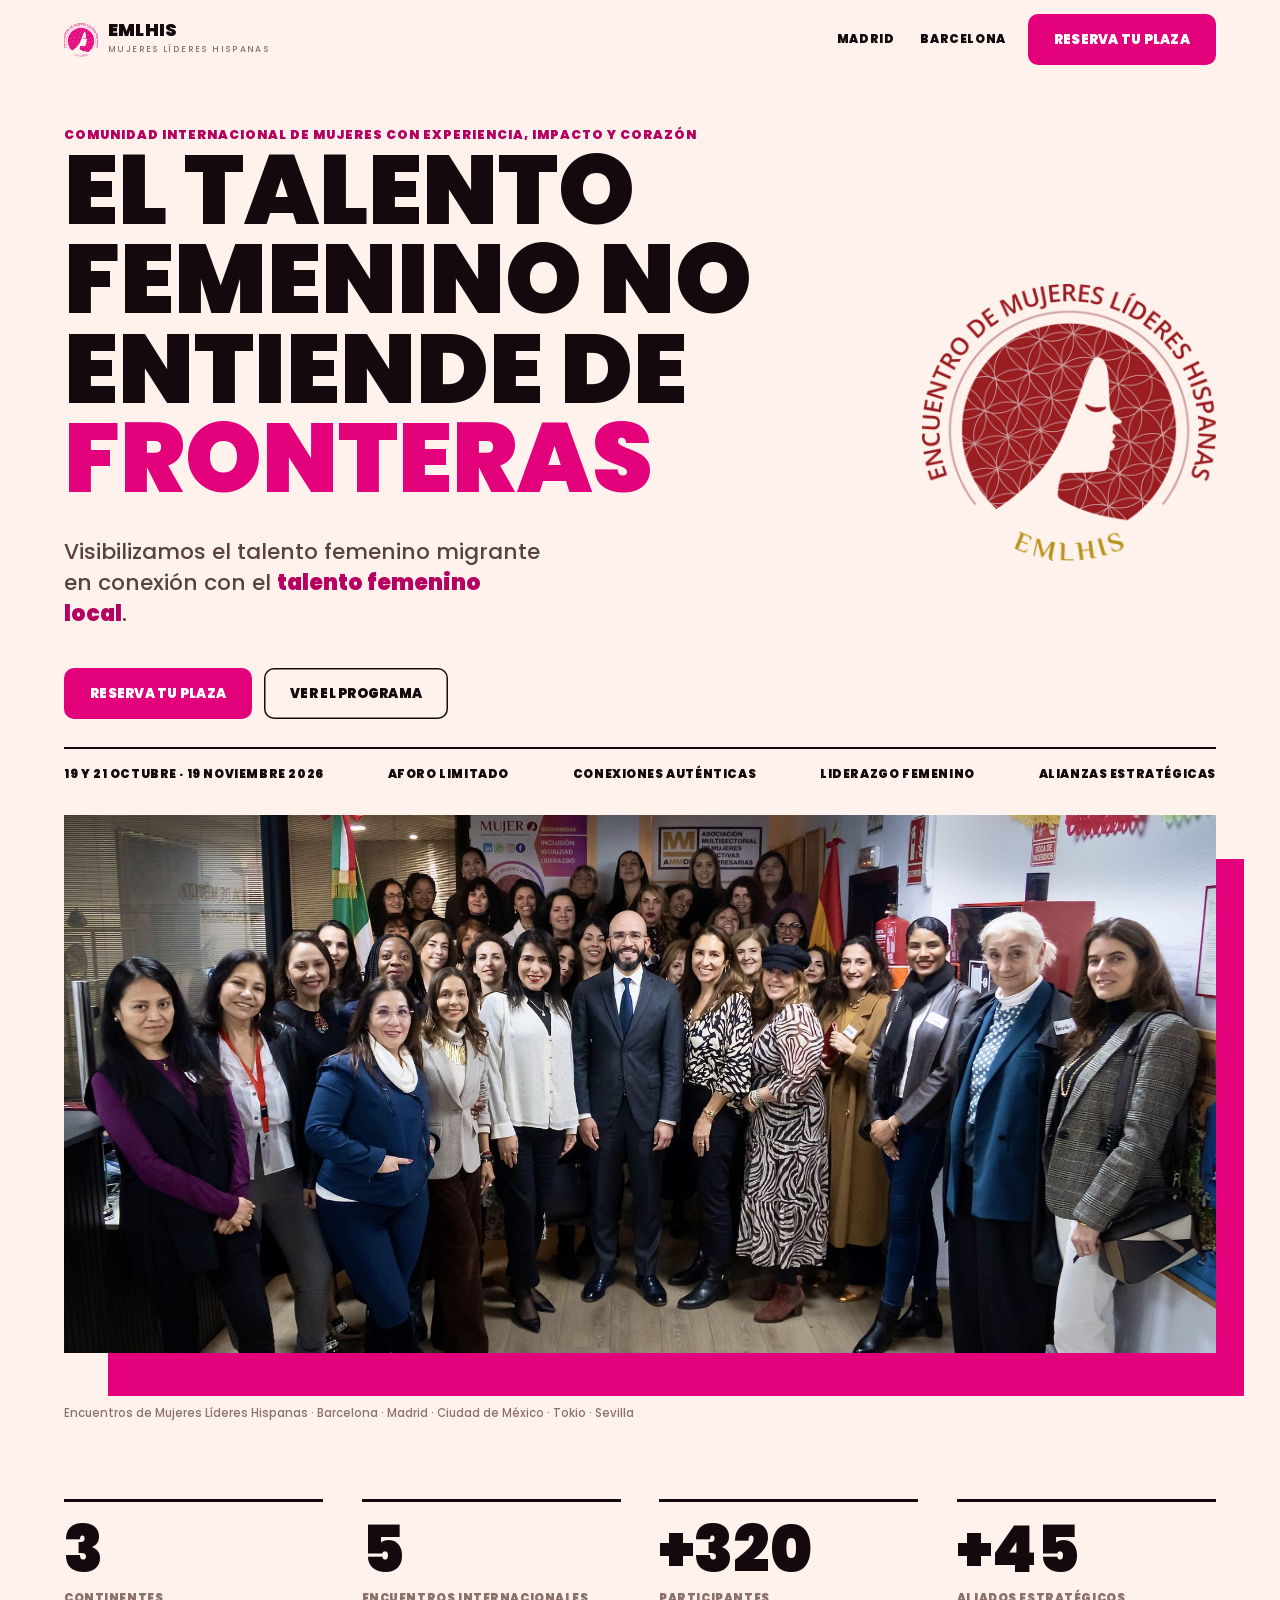
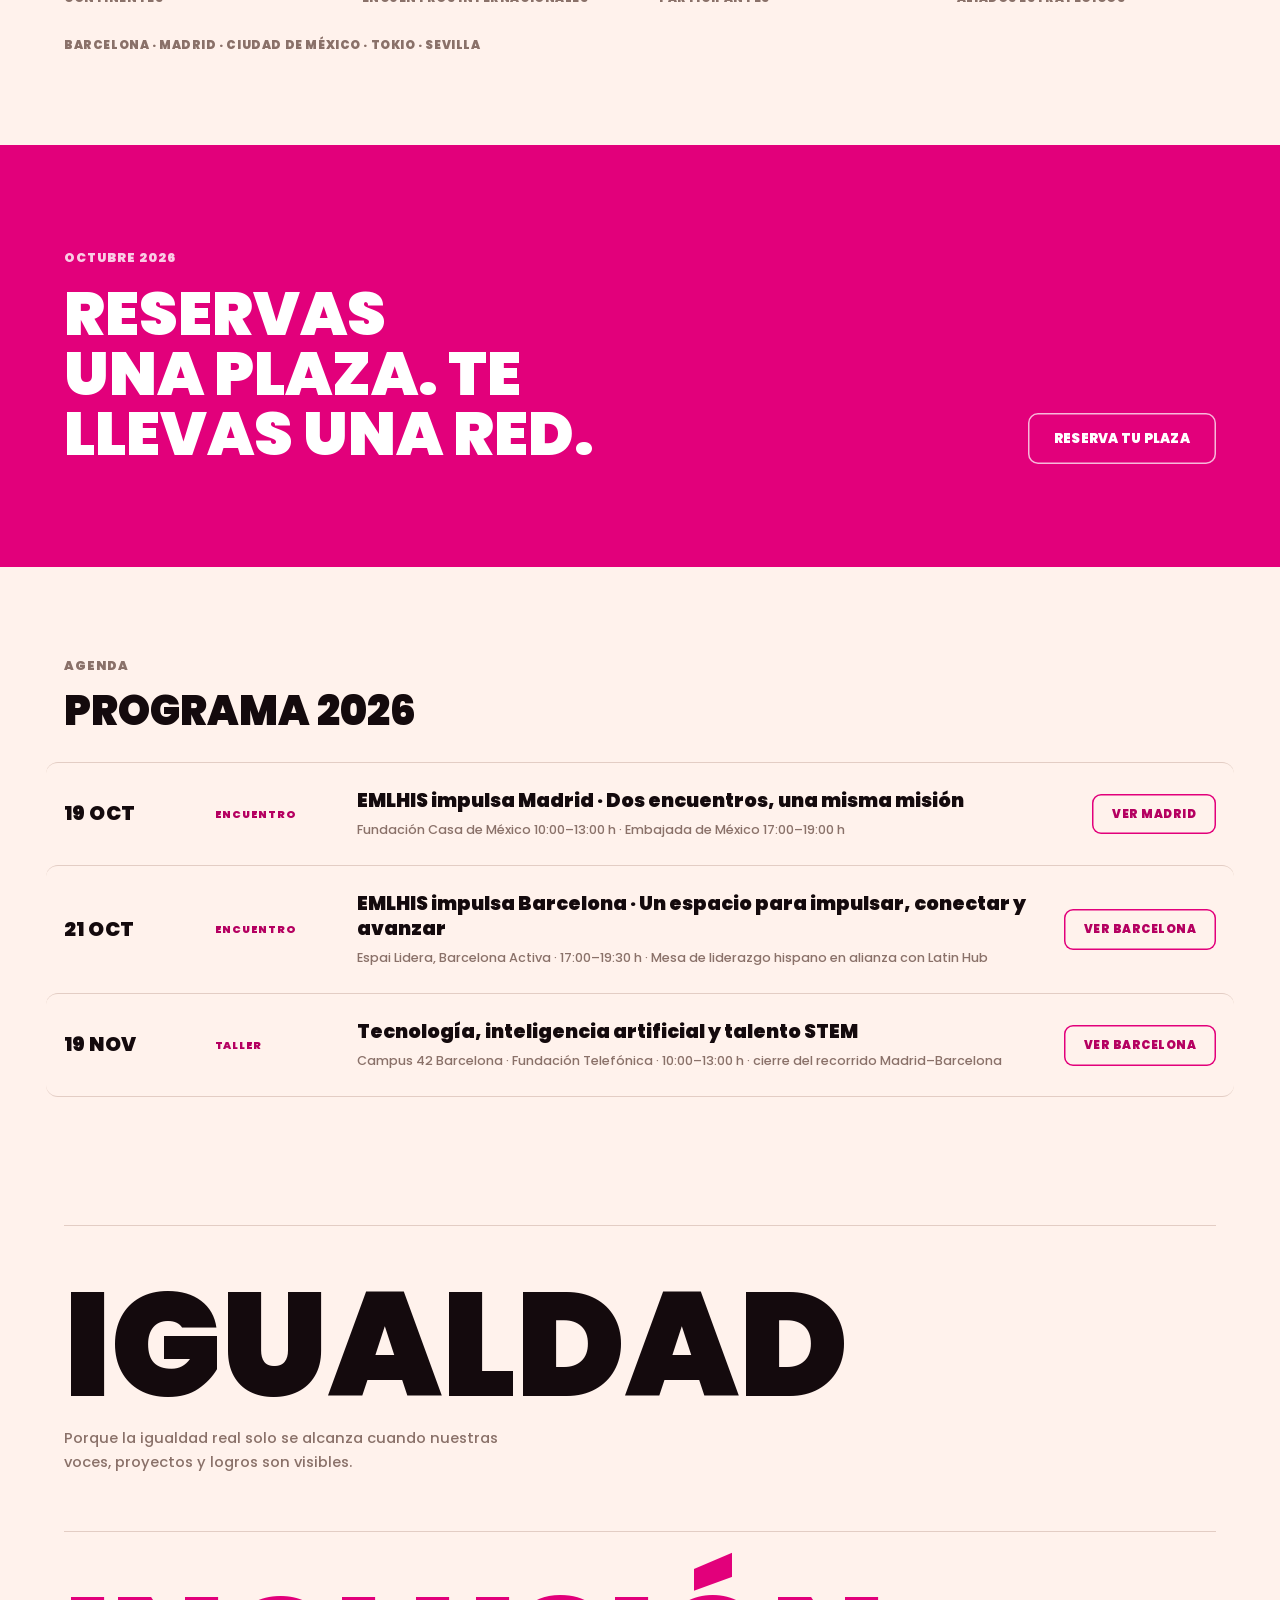
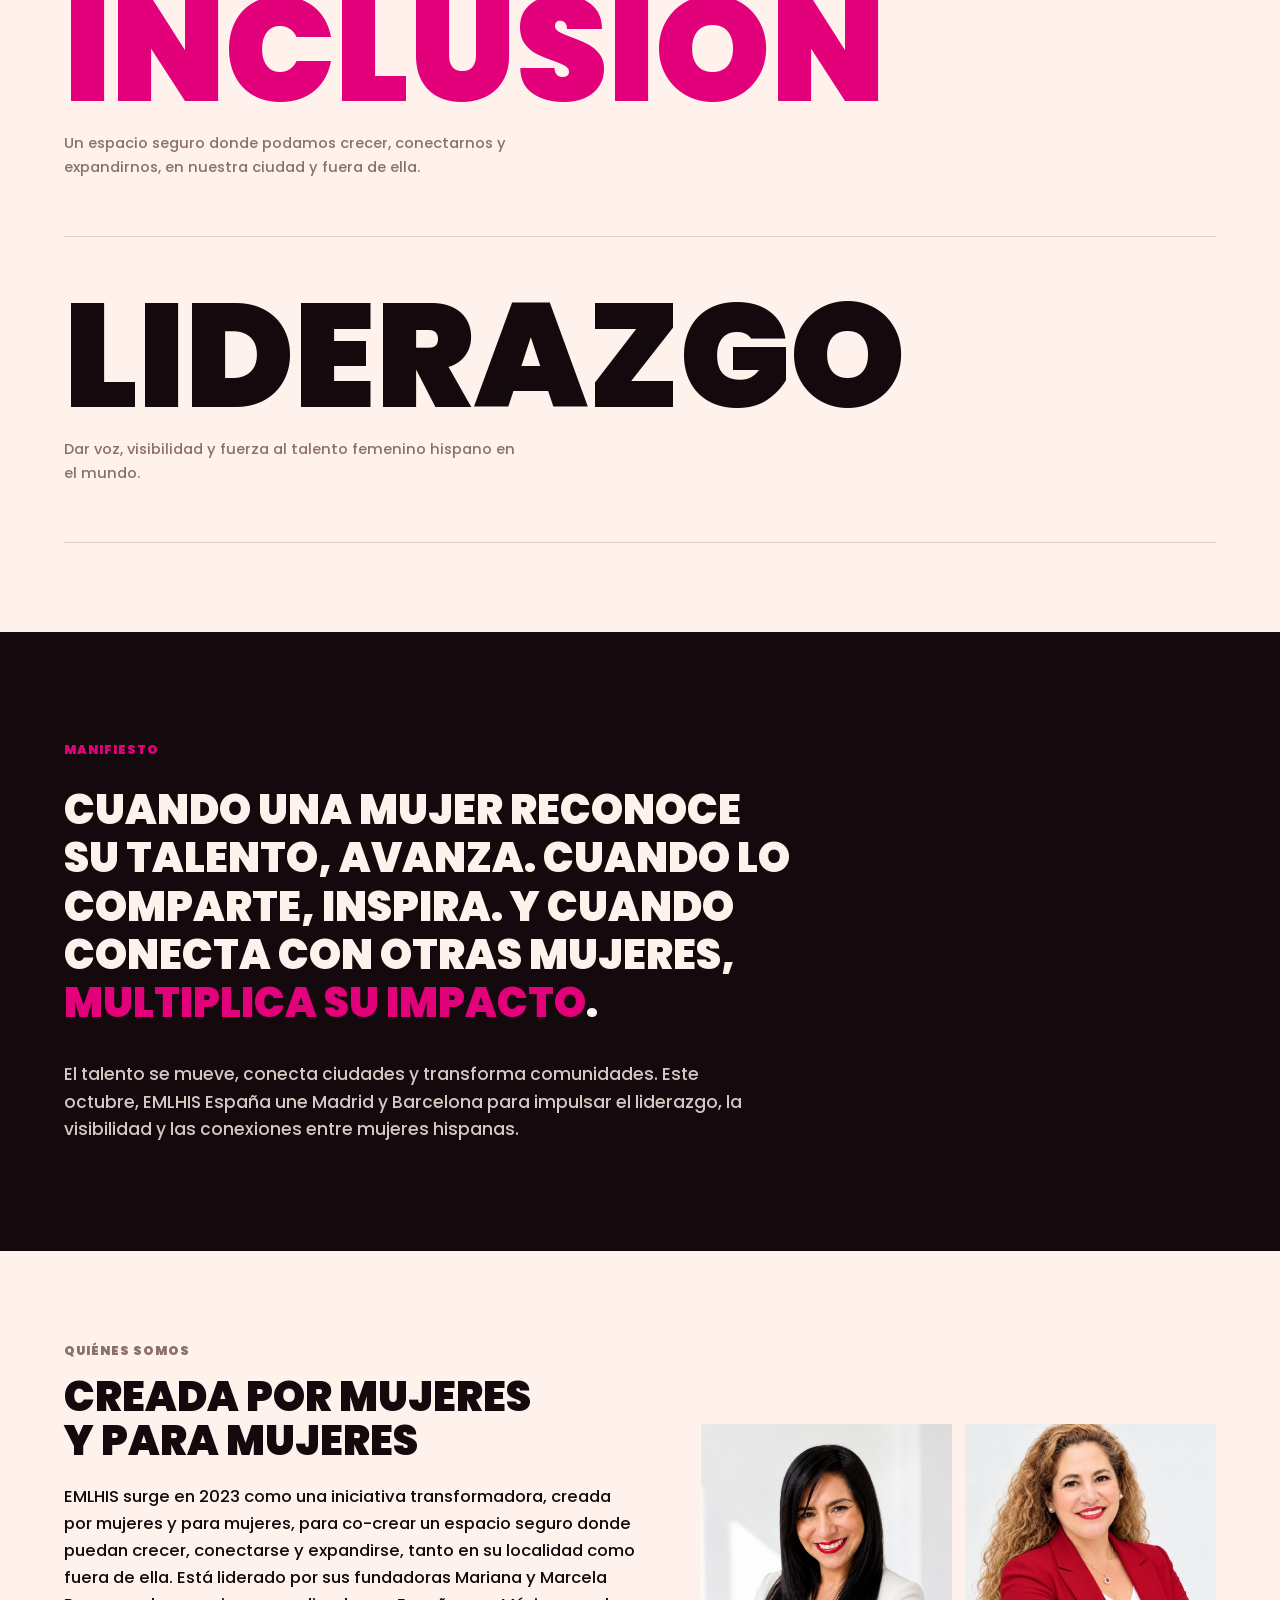
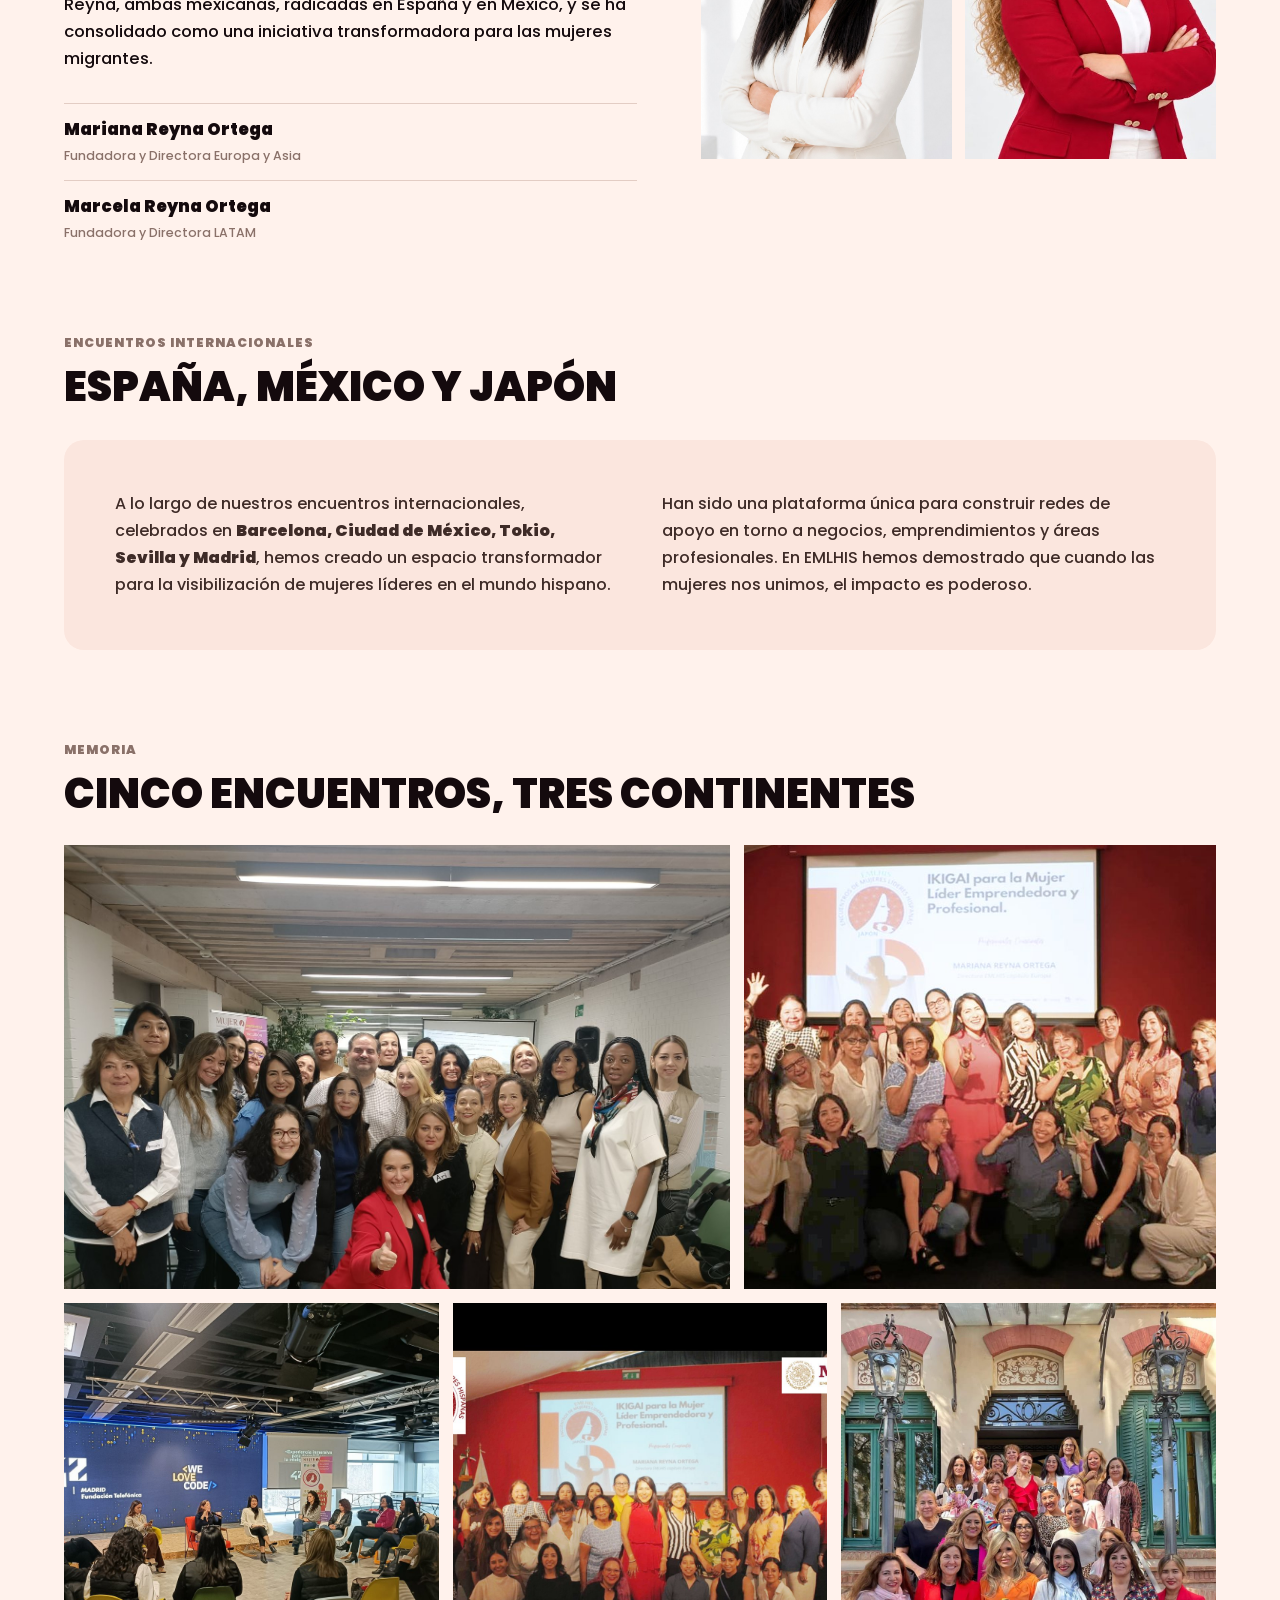
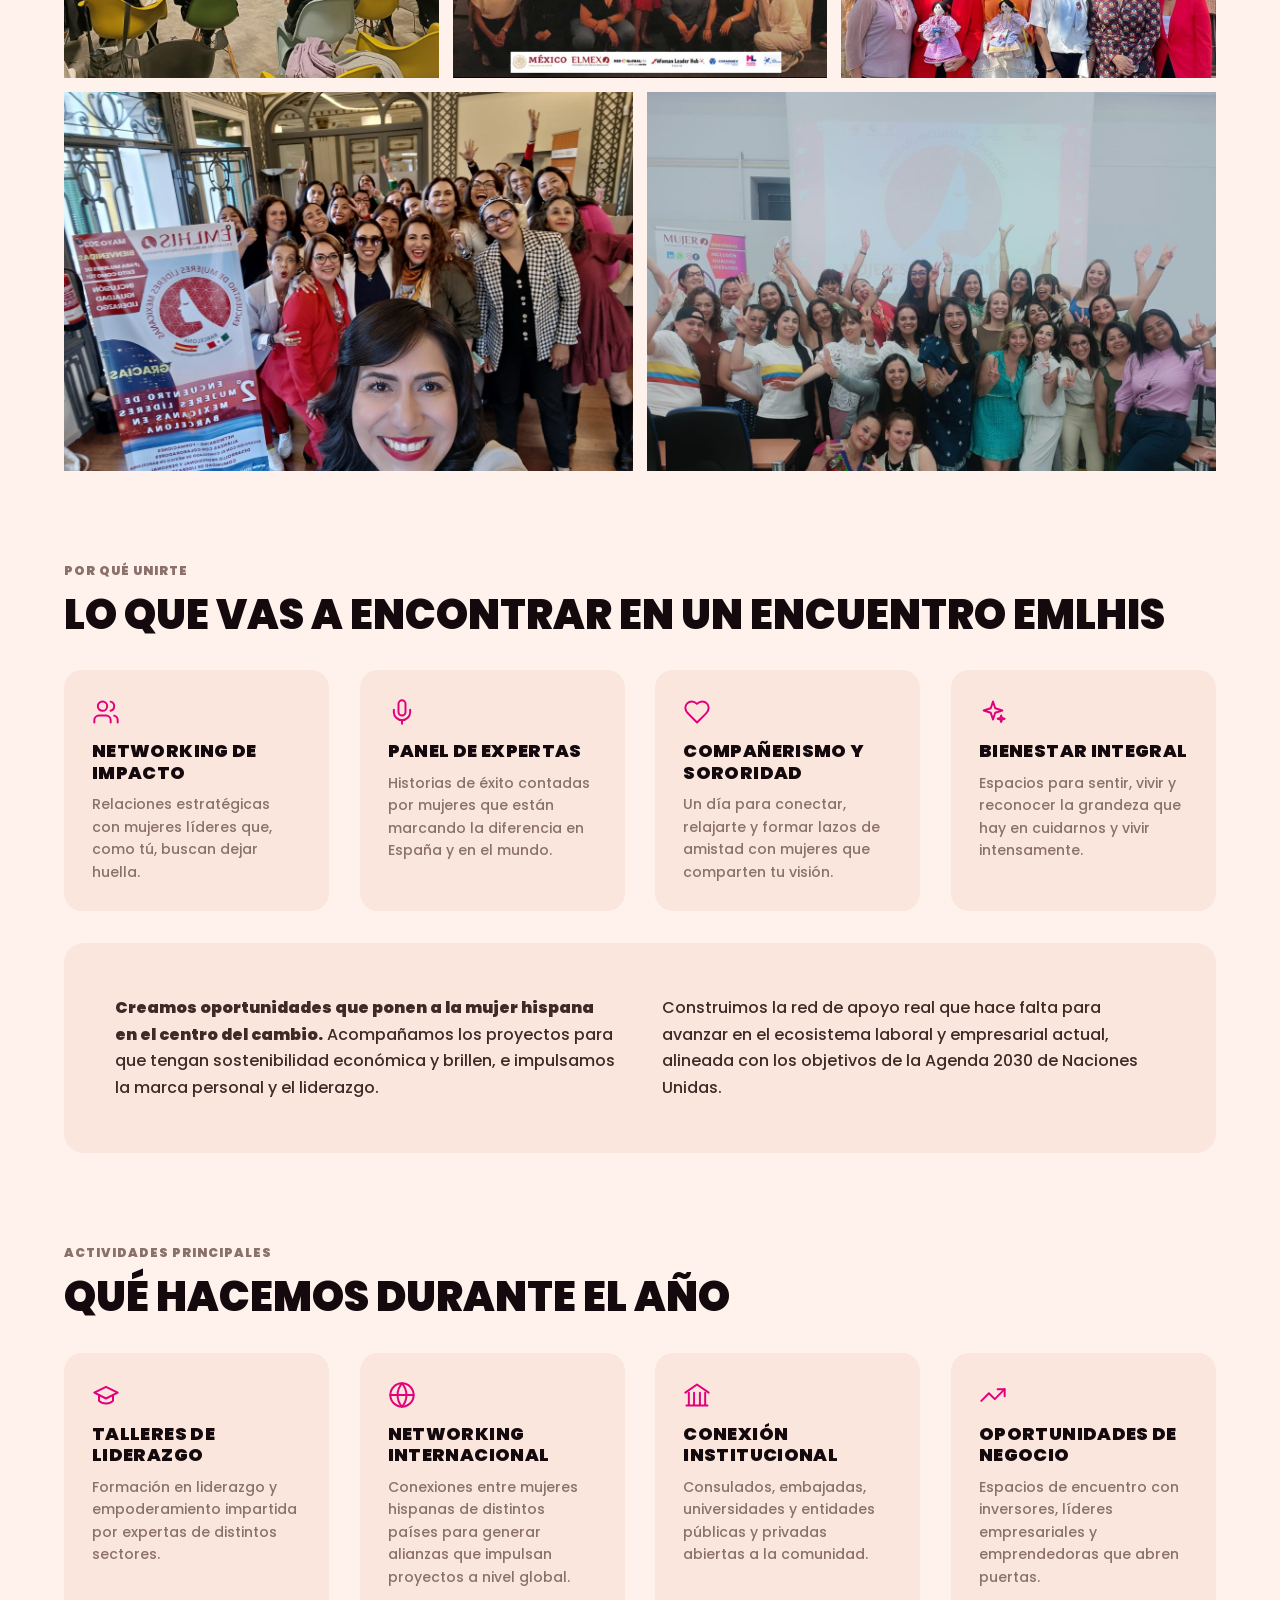
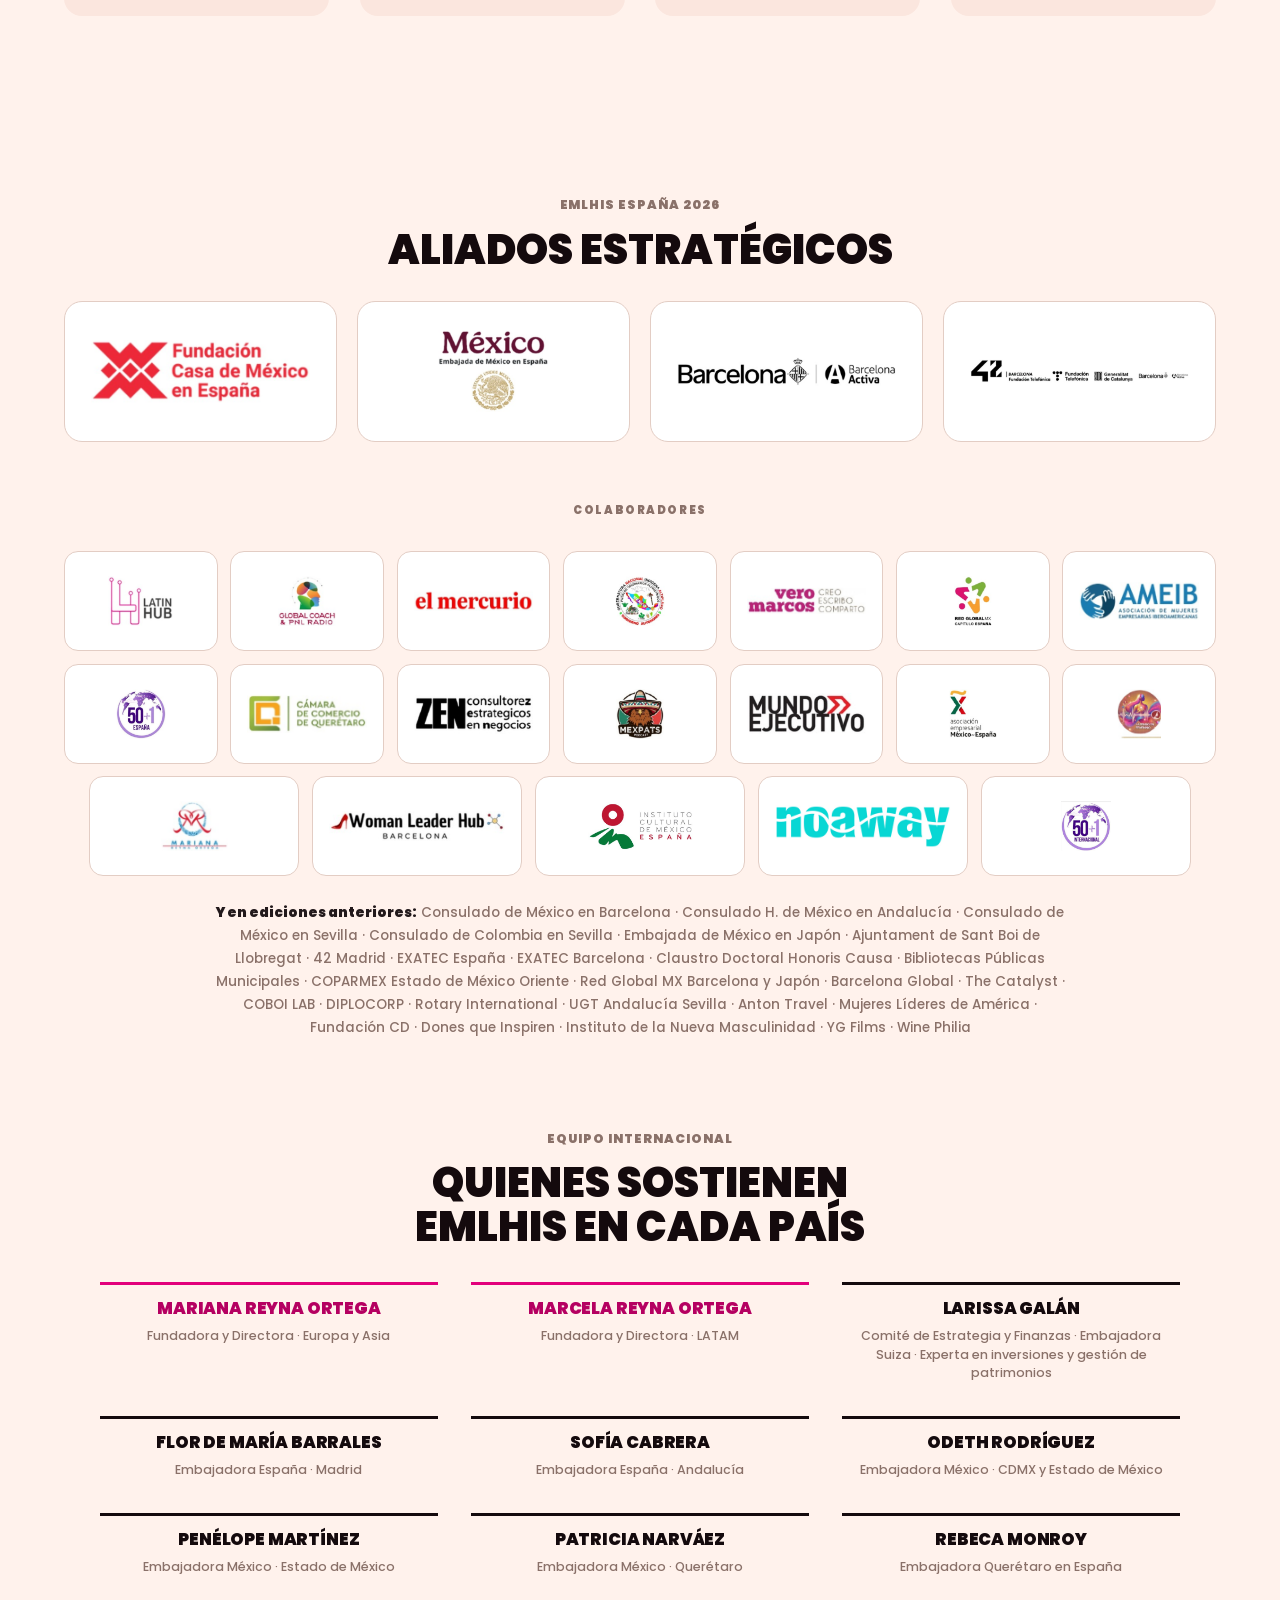
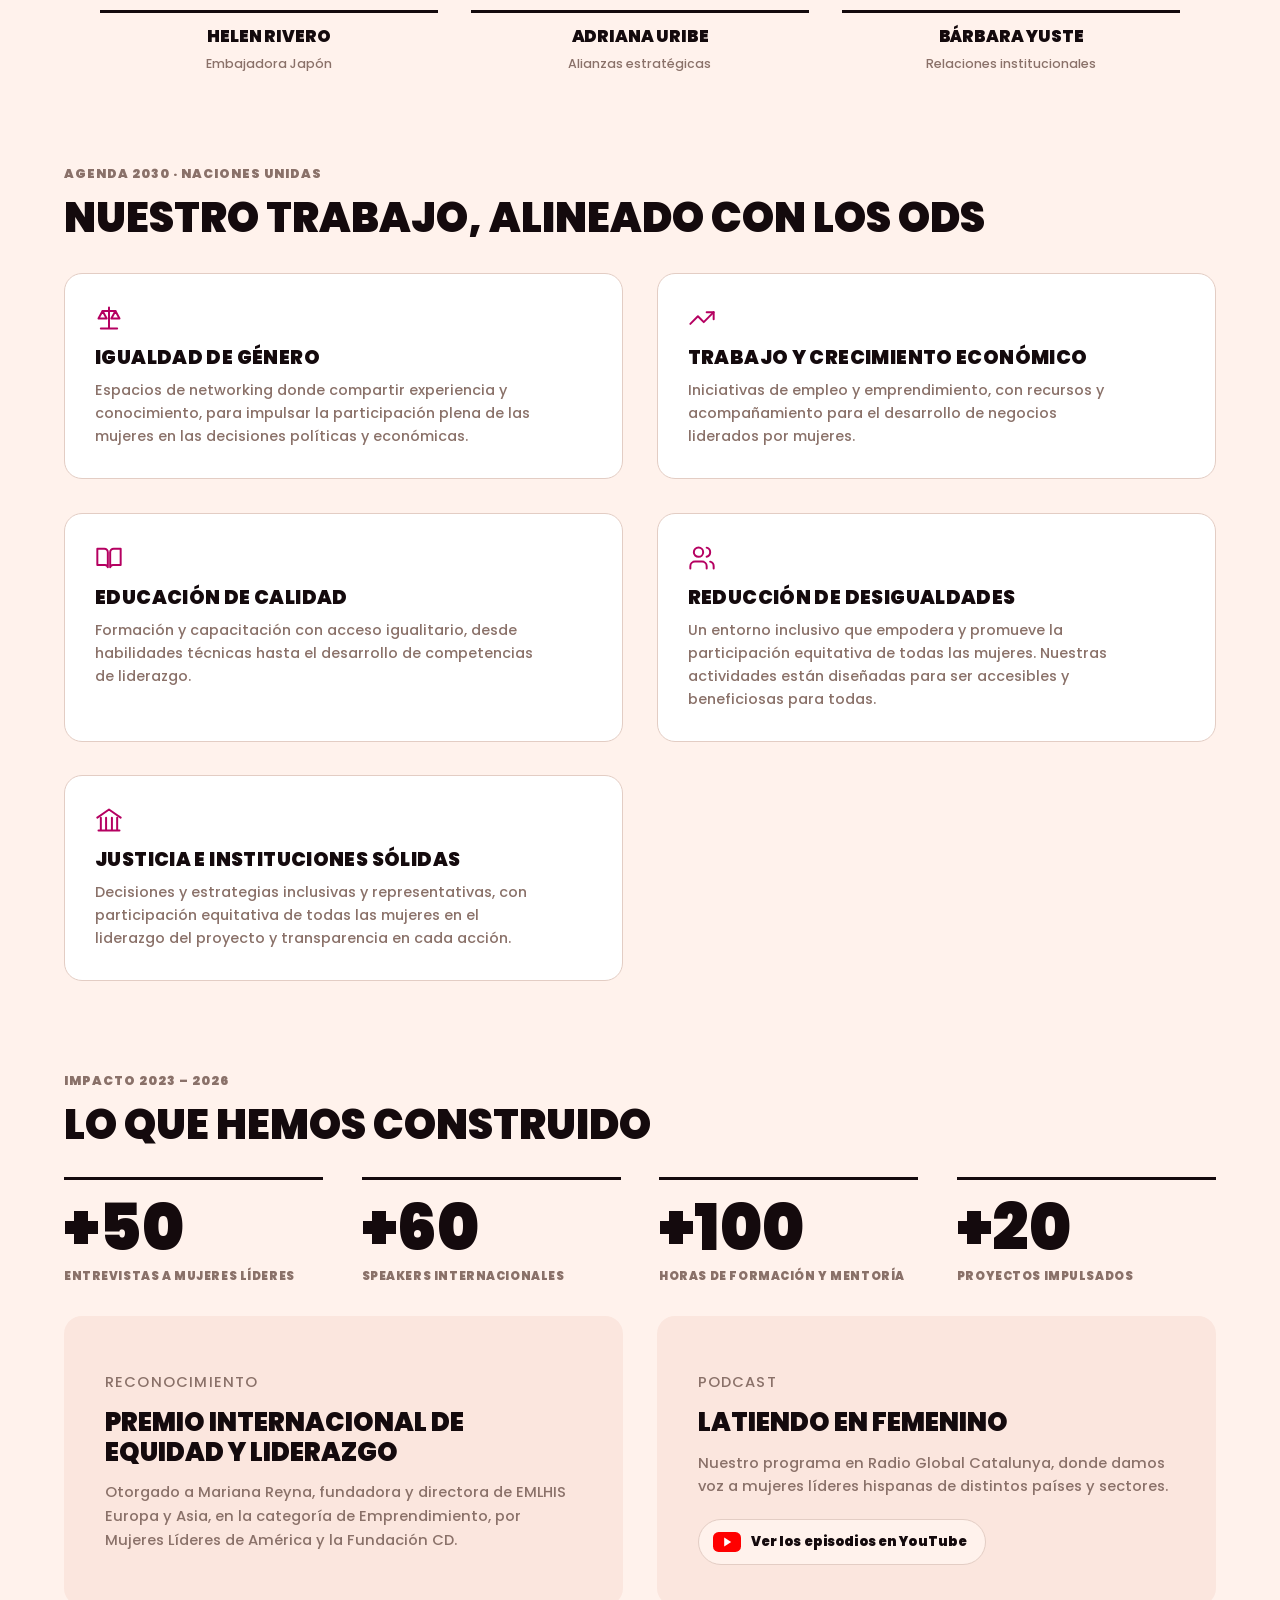
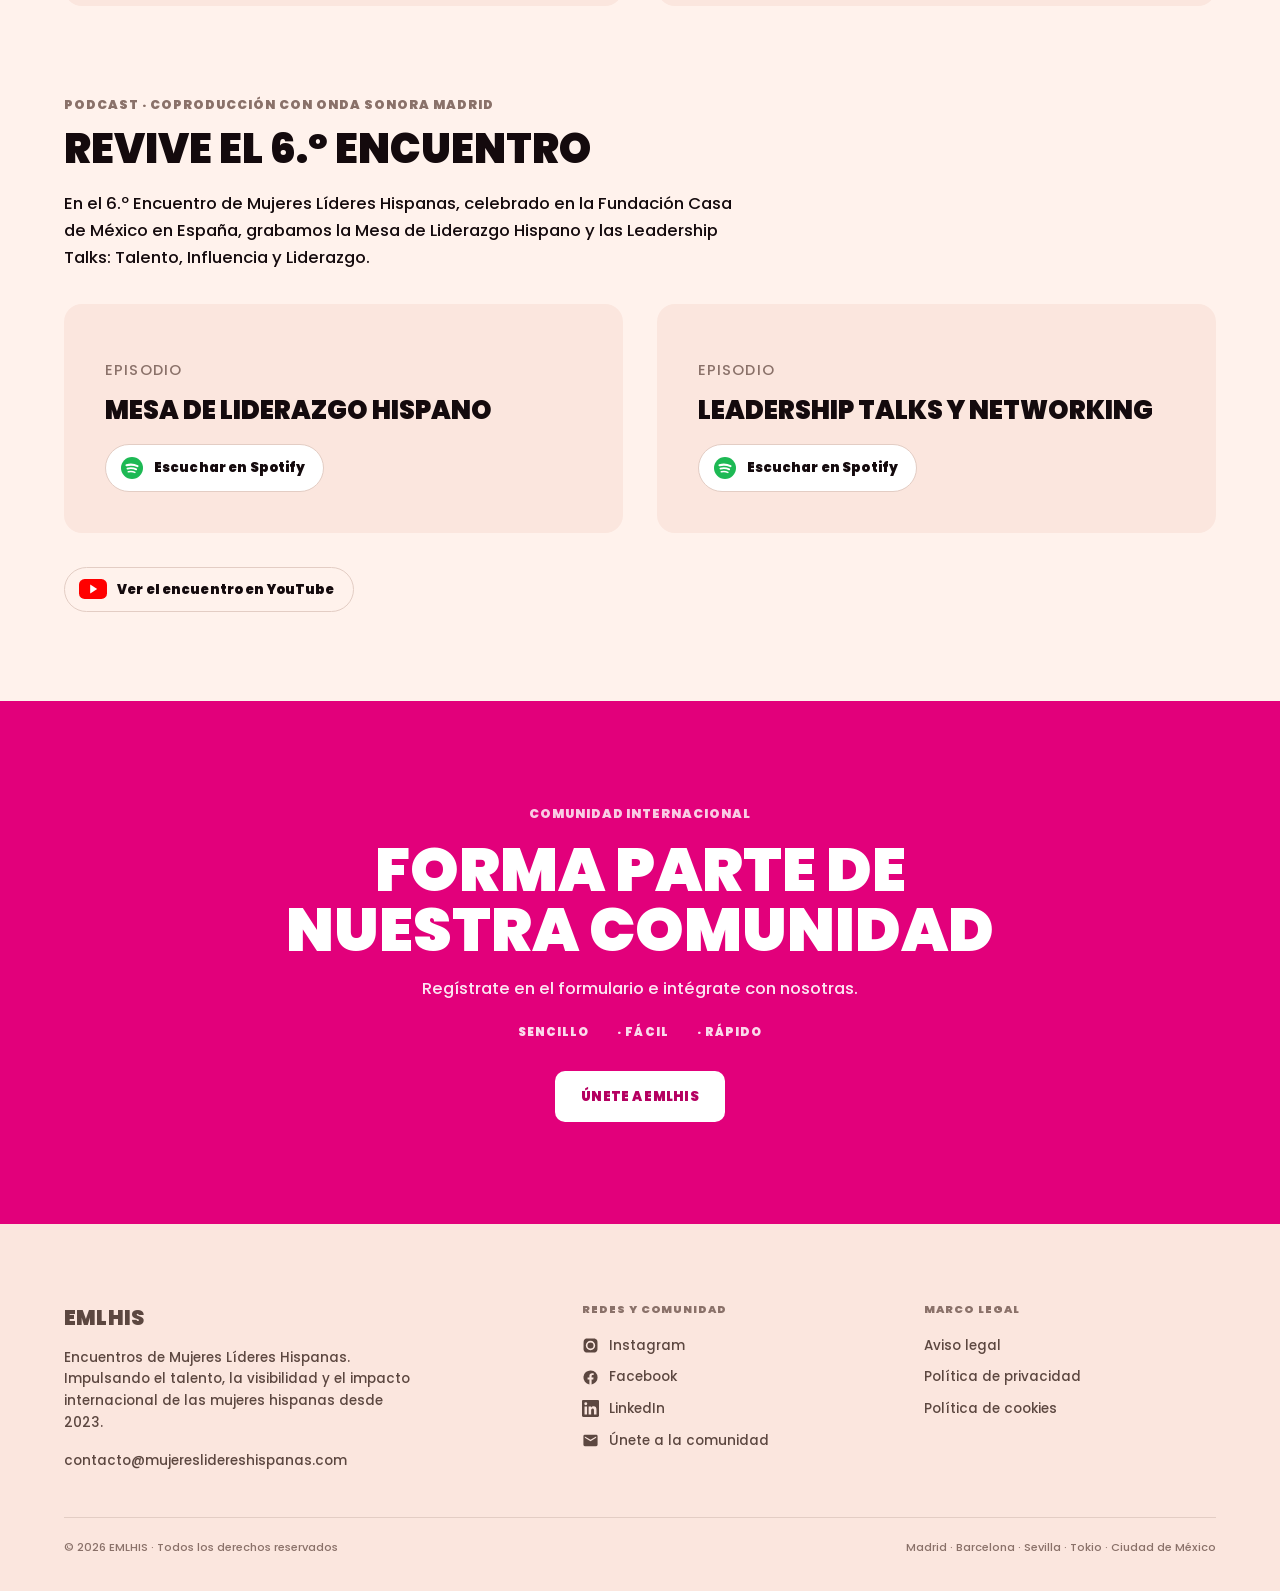
==== commit d01dac50: "Fecha Campus 42 al 19 nov + sección podcast" ====
--- a/index.html
+++ b/index.html
@@ -4,14 +4,14 @@
 <meta charset="utf-8">
 <meta name="viewport" content="width=device-width,initial-scale=1">
 <title>Mujeres Líderes Hispanas · Encuentros en Madrid y Barcelona</title>
-<meta name="description" content="Comunidad internacional de mujeres hispanas en España. Encuentros de liderazgo y networking en Madrid (19 oct) y Barcelona (21 oct y 11 nov) de 2026.">
+<meta name="description" content="Comunidad internacional de mujeres hispanas en España. Encuentros de liderazgo y networking en Madrid (19 oct) y Barcelona (21 oct y 19 nov) de 2026.">
 <link rel="icon" type="image/png" href="img/favicon.png">
 <link rel="apple-touch-icon" href="img/favicon.png">
 <meta property="og:type" content="website">
 <meta property="og:site_name" content="EMLHIS">
 <meta property="og:locale" content="es_ES">
 <meta property="og:title" content="Mujeres Líderes Hispanas · Encuentros en Madrid y Barcelona">
-<meta property="og:description" content="Comunidad internacional de mujeres hispanas en España. Encuentros de liderazgo y networking en Madrid (19 oct) y Barcelona (21 oct y 11 nov) de 2026.">
+<meta property="og:description" content="Comunidad internacional de mujeres hispanas en España. Encuentros de liderazgo y networking en Madrid (19 oct) y Barcelona (21 oct y 19 nov) de 2026.">
 <meta property="og:url" content="https://mujereslidereshispanas.com/">
 <meta property="og:image" content="https://mujereslidereshispanas.com/img/og.jpg">
 <meta property="og:image:width" content="1200">
@@ -54,7 +54,7 @@
       <img class="hero-mark" src="img/logo-emlhis.png" alt="Encuentros de Mujeres Líderes Hispanas" width="620" height="584" fetchpriority="high">
     </div>
     <div class="rule-meta">
-      <span>19 y 21 octubre · 11 noviembre 2026</span>
+      <span>19 y 21 octubre · 19 noviembre 2026</span>
       <span>Aforo limitado</span>
       <span>Conexiones auténticas</span>
       <span>Liderazgo femenino</span>
@@ -110,7 +110,7 @@
     </a>
 
     <a class="ev" href="barcelona/">
-      <span class="day">11 nov</span>
+      <span class="day">19 nov</span>
       <span class="tag">Taller</span>
       <span><span class="tt">Tecnología, inteligencia artificial y talento STEM</span>
         <span class="vv">Campus 42 Barcelona · Fundación Telefónica · 10:00–13:00 h · cierre del recorrido Madrid–Barcelona</span></span>
@@ -345,6 +345,34 @@
     </div>
   </section>
 
+  <section class="pad" id="podcast" style="padding-top:0">
+    <p class="label q">Podcast · coproducción con Onda Sonora Madrid</p>
+    <h2 class="d3" style="margin:12px 0 0">Revive el 6.º Encuentro</h2>
+    <p class="body-l" style="max-width:62ch;margin-top:20px">En el 6.º Encuentro de Mujeres Líderes Hispanas, celebrado en la Fundación Casa de México en España, grabamos la Mesa de Liderazgo Hispano y las Leadership Talks: Talento, Influencia y Liderazgo.</p>
+    <div class="duo">
+      <article>
+        <p class="label">Episodio</p>
+        <h3>Mesa de Liderazgo Hispano</h3>
+        <a class="sp" href="https://open.spotify.com/episode/1PjA2PLSnwZYMy66iracHx" rel="noopener">
+          <svg viewBox="0 0 24 24" aria-hidden="true"><circle cx="12" cy="12" r="11" fill="#1DB954"/><g fill="none" stroke="#fff" stroke-linecap="round"><path d="M6.5 9.2c3.6-1 7.6-.7 11 .9" stroke-width="2.1"/><path d="M7.4 12.6c2.9-.8 6.1-.5 8.8.8" stroke-width="1.8"/><path d="M8.3 15.8c2.2-.6 4.6-.4 6.6.6" stroke-width="1.5"/></g></svg>
+          Escuchar en Spotify
+        </a>
+      </article>
+      <article>
+        <p class="label">Episodio</p>
+        <h3>Leadership Talks y networking</h3>
+        <a class="sp" href="https://open.spotify.com/episode/1McCSJ2j8MUwVOI1nyioiw" rel="noopener">
+          <svg viewBox="0 0 24 24" aria-hidden="true"><circle cx="12" cy="12" r="11" fill="#1DB954"/><g fill="none" stroke="#fff" stroke-linecap="round"><path d="M6.5 9.2c3.6-1 7.6-.7 11 .9" stroke-width="2.1"/><path d="M7.4 12.6c2.9-.8 6.1-.5 8.8.8" stroke-width="1.8"/><path d="M8.3 15.8c2.2-.6 4.6-.4 6.6.6" stroke-width="1.5"/></g></svg>
+          Escuchar en Spotify
+        </a>
+      </article>
+    </div>
+    <a class="yt" href="https://youtu.be/ZNilJzfRnXg" rel="noopener">
+      <svg viewBox="0 0 28 20" aria-hidden="true"><rect width="28" height="20" rx="5.6" fill="#FF0000"/><path d="M11.2 5.6 18.2 10l-7 4.4Z" fill="#fff"/></svg>
+      Ver el encuentro en YouTube
+    </a>
+  </section>
+
   <section class="band-rosa band-c">
     <div class="pad">
       <p class="label">Comunidad internacional</p>
--- a/styles.css
+++ b/styles.css
@@ -467,3 +467,12 @@
   font-size:.82rem;font-weight:900;letter-spacing:.01em;transition:border-color .18s,background .18s}
 .yt svg{width:28px;height:20px;flex:none;display:block}
 .yt:hover{border-color:#FF0000;background:#fff}
+
+/* ── Enlace a los episodios en Spotify ─────────────────────────── */
+.sp{display:inline-flex;align-items:center;gap:10px;margin-top:18px;
+  padding:11px 18px 11px 14px;border:1.5px solid var(--linea);border-radius:999px;
+  background:#fff;color:var(--tinta);text-decoration:none;
+  font-size:.82rem;font-weight:900;letter-spacing:.01em;transition:border-color .18s}
+.sp svg{width:24px;height:24px;flex:none;display:block}
+.sp:hover{border-color:#1DB954}
+#podcast .yt{margin-top:clamp(24px,3vw,34px)}
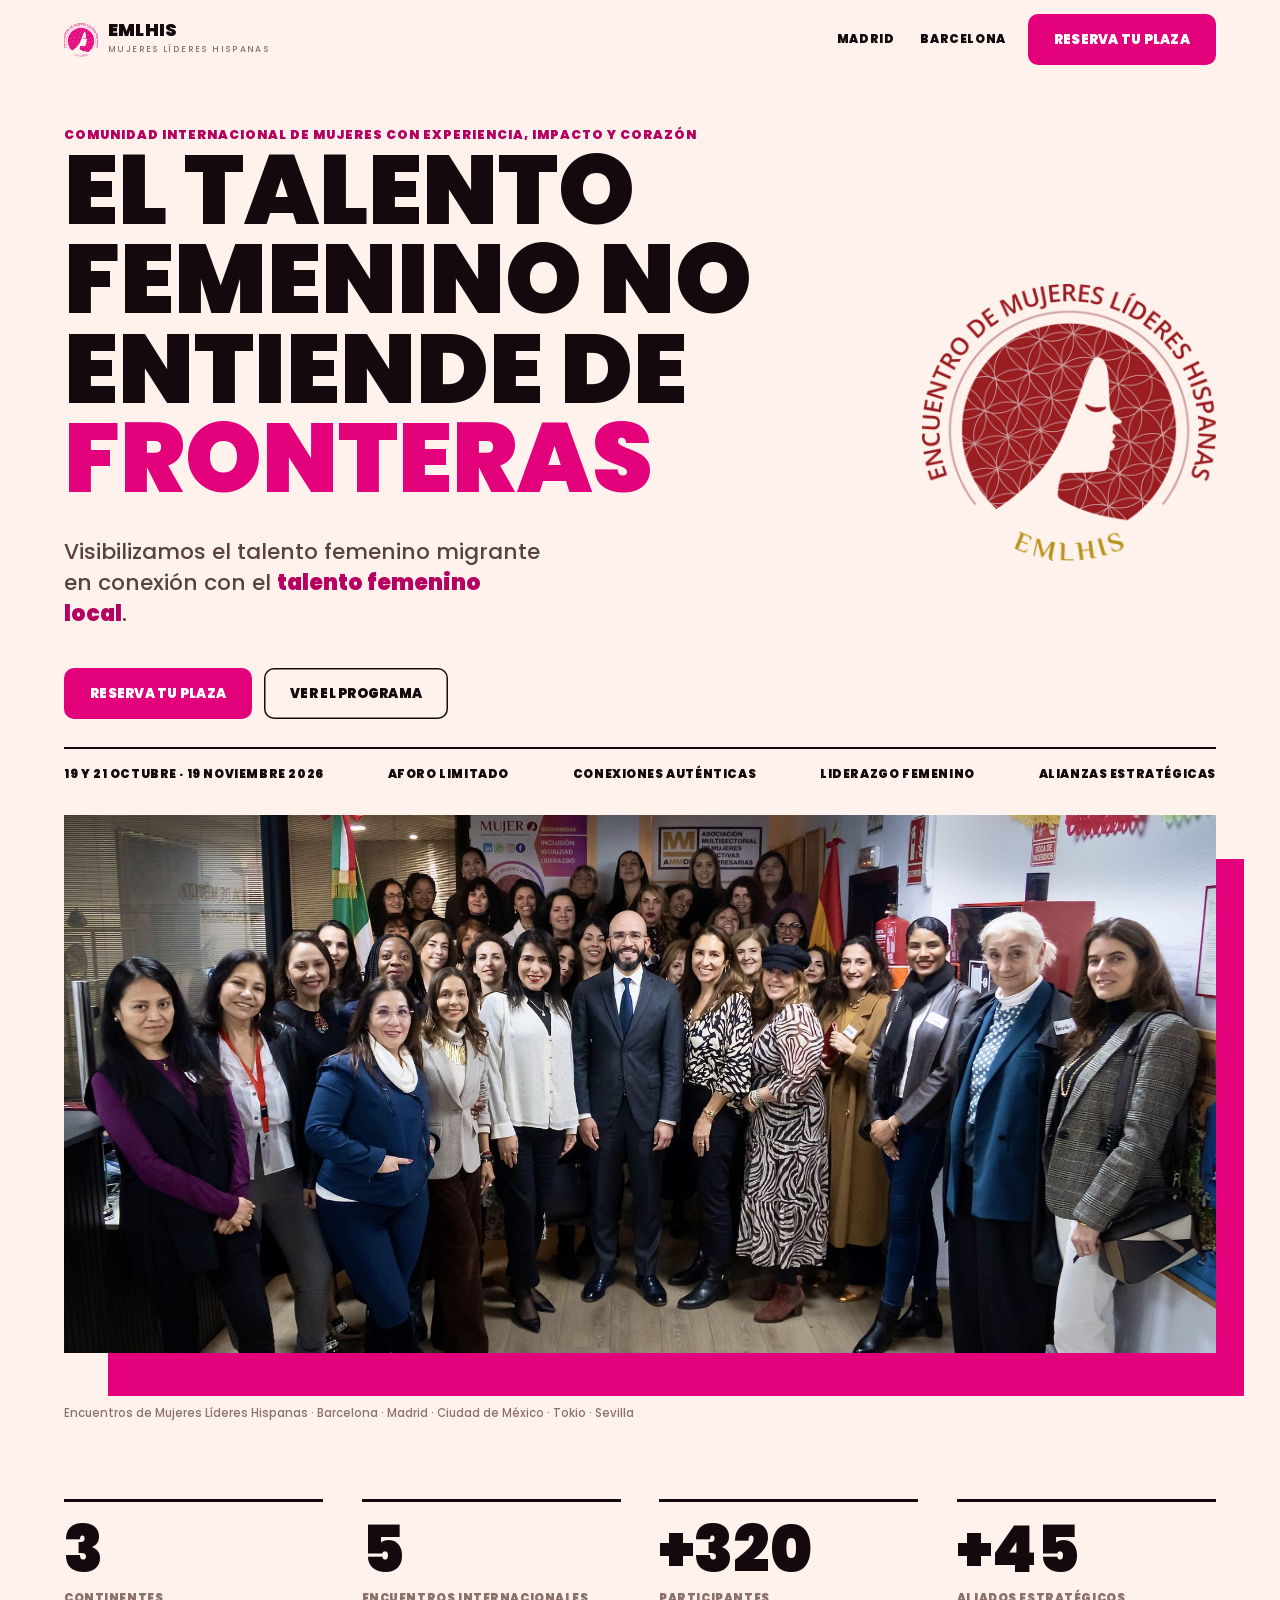
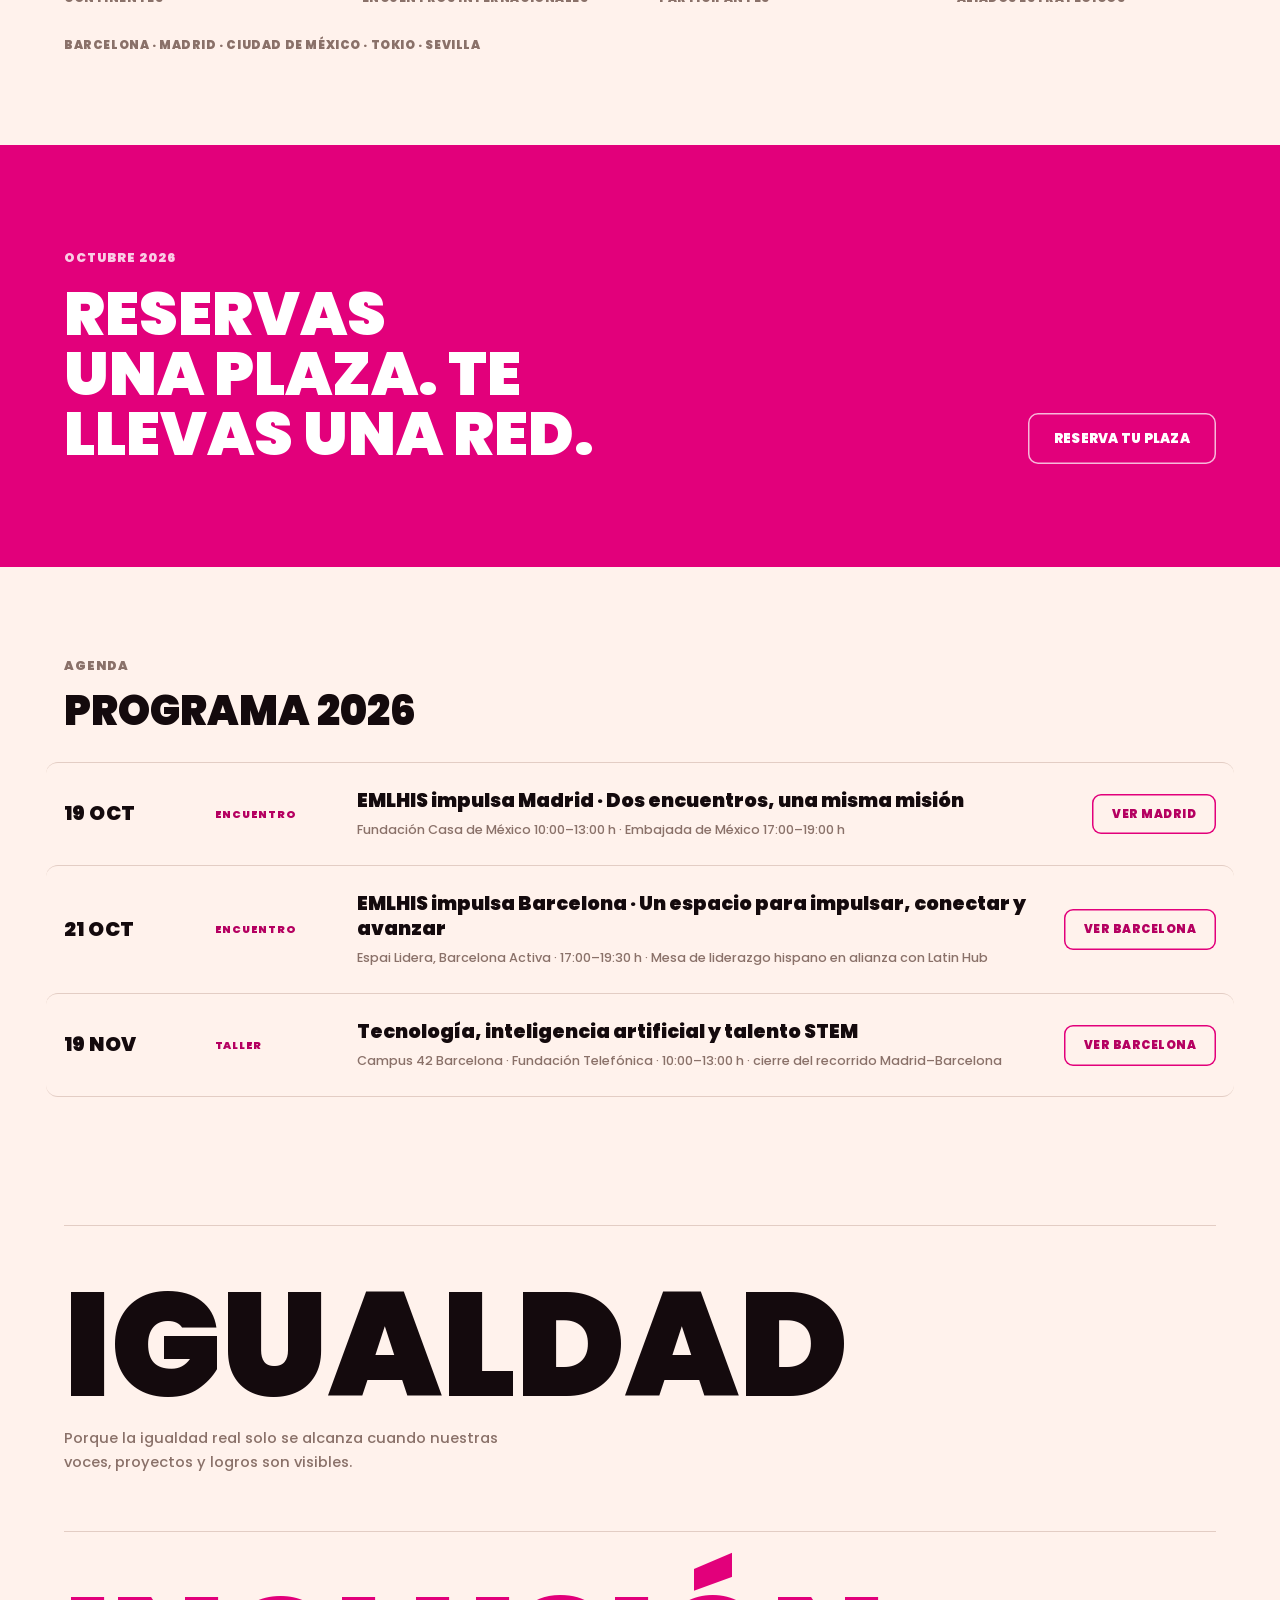
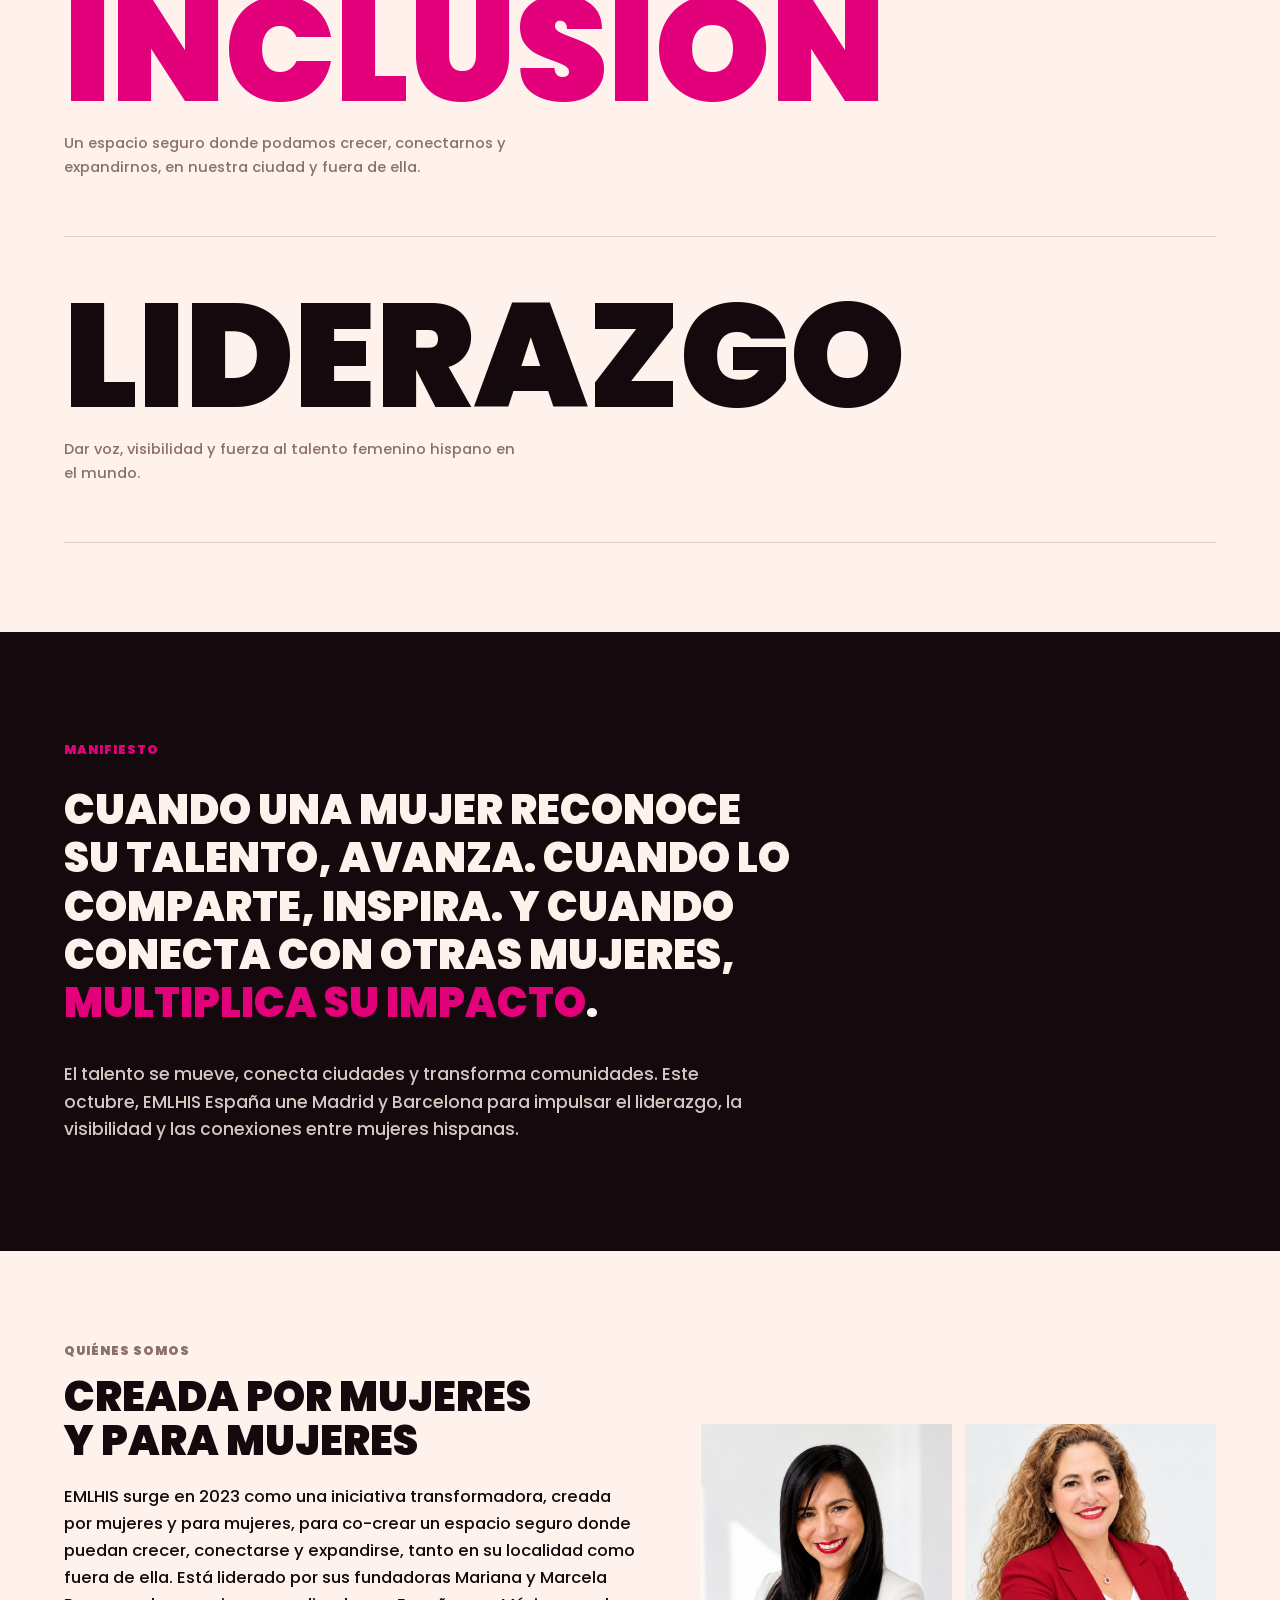
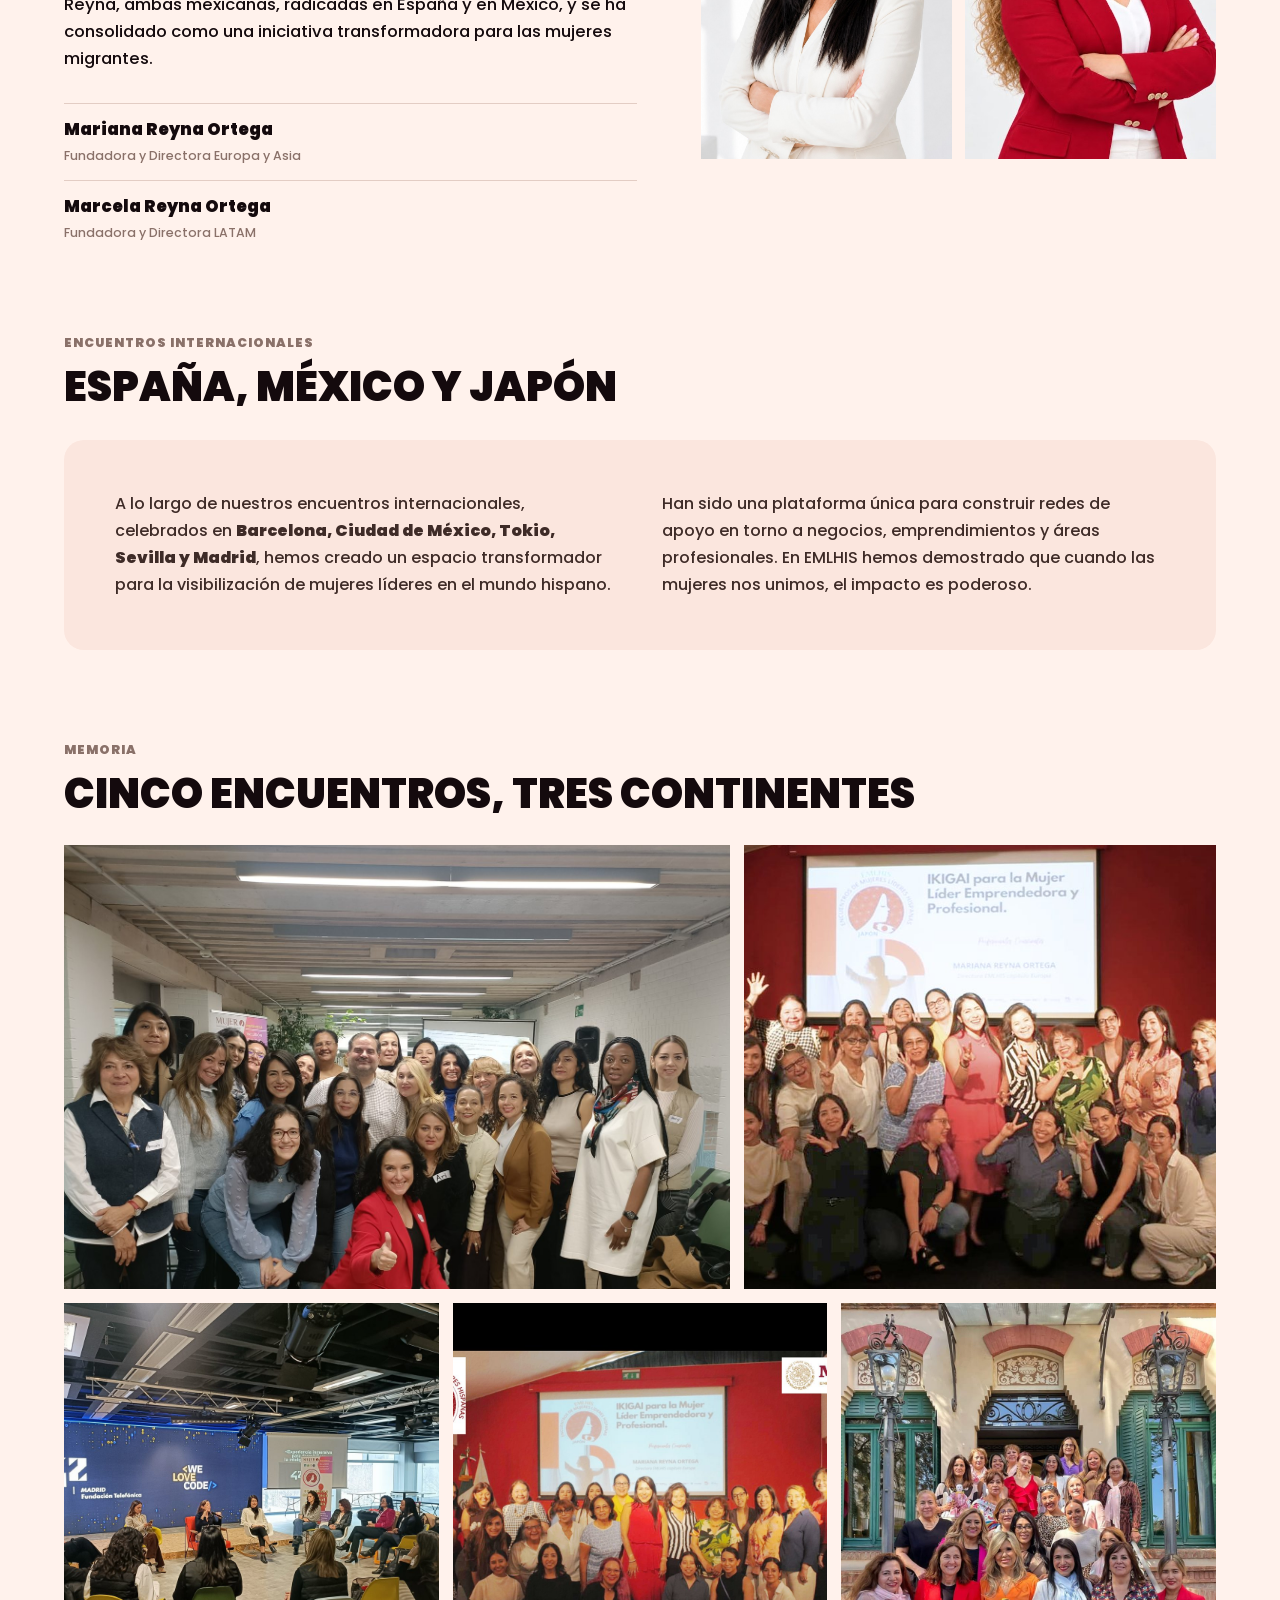
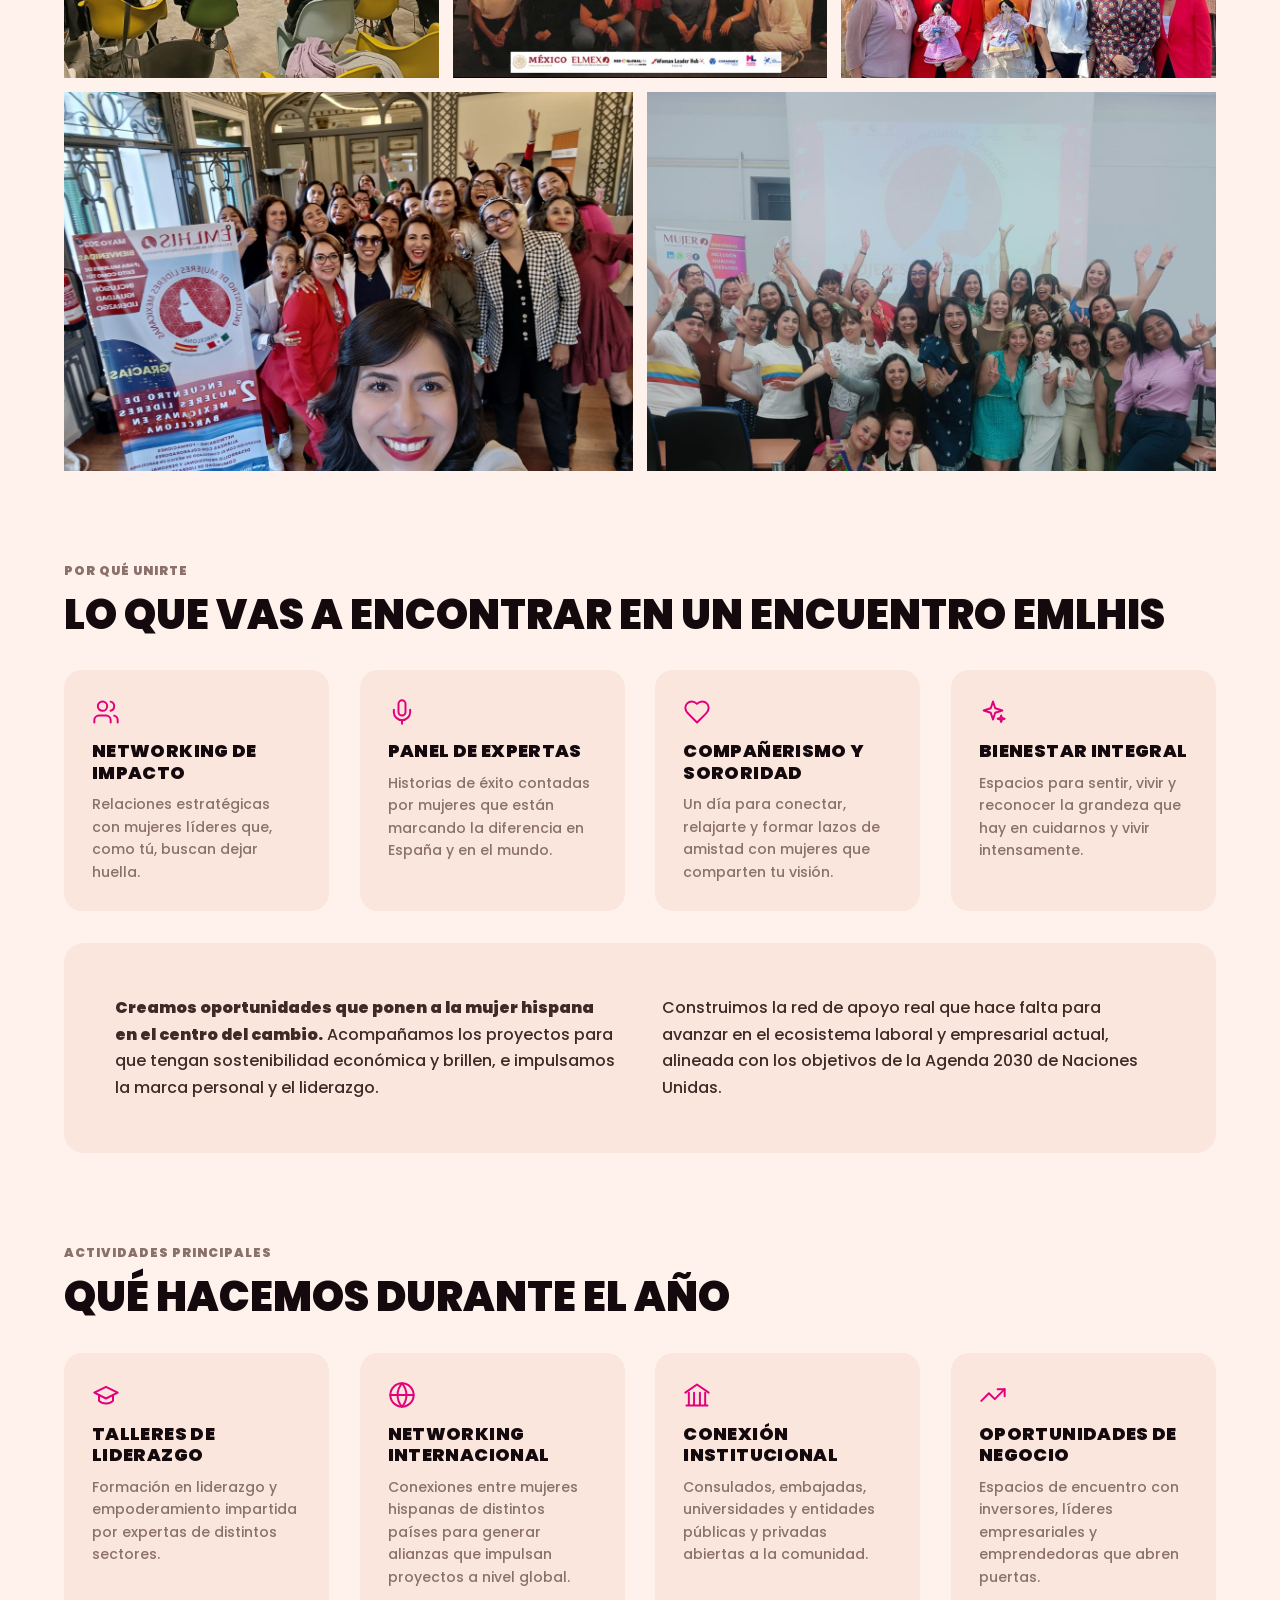
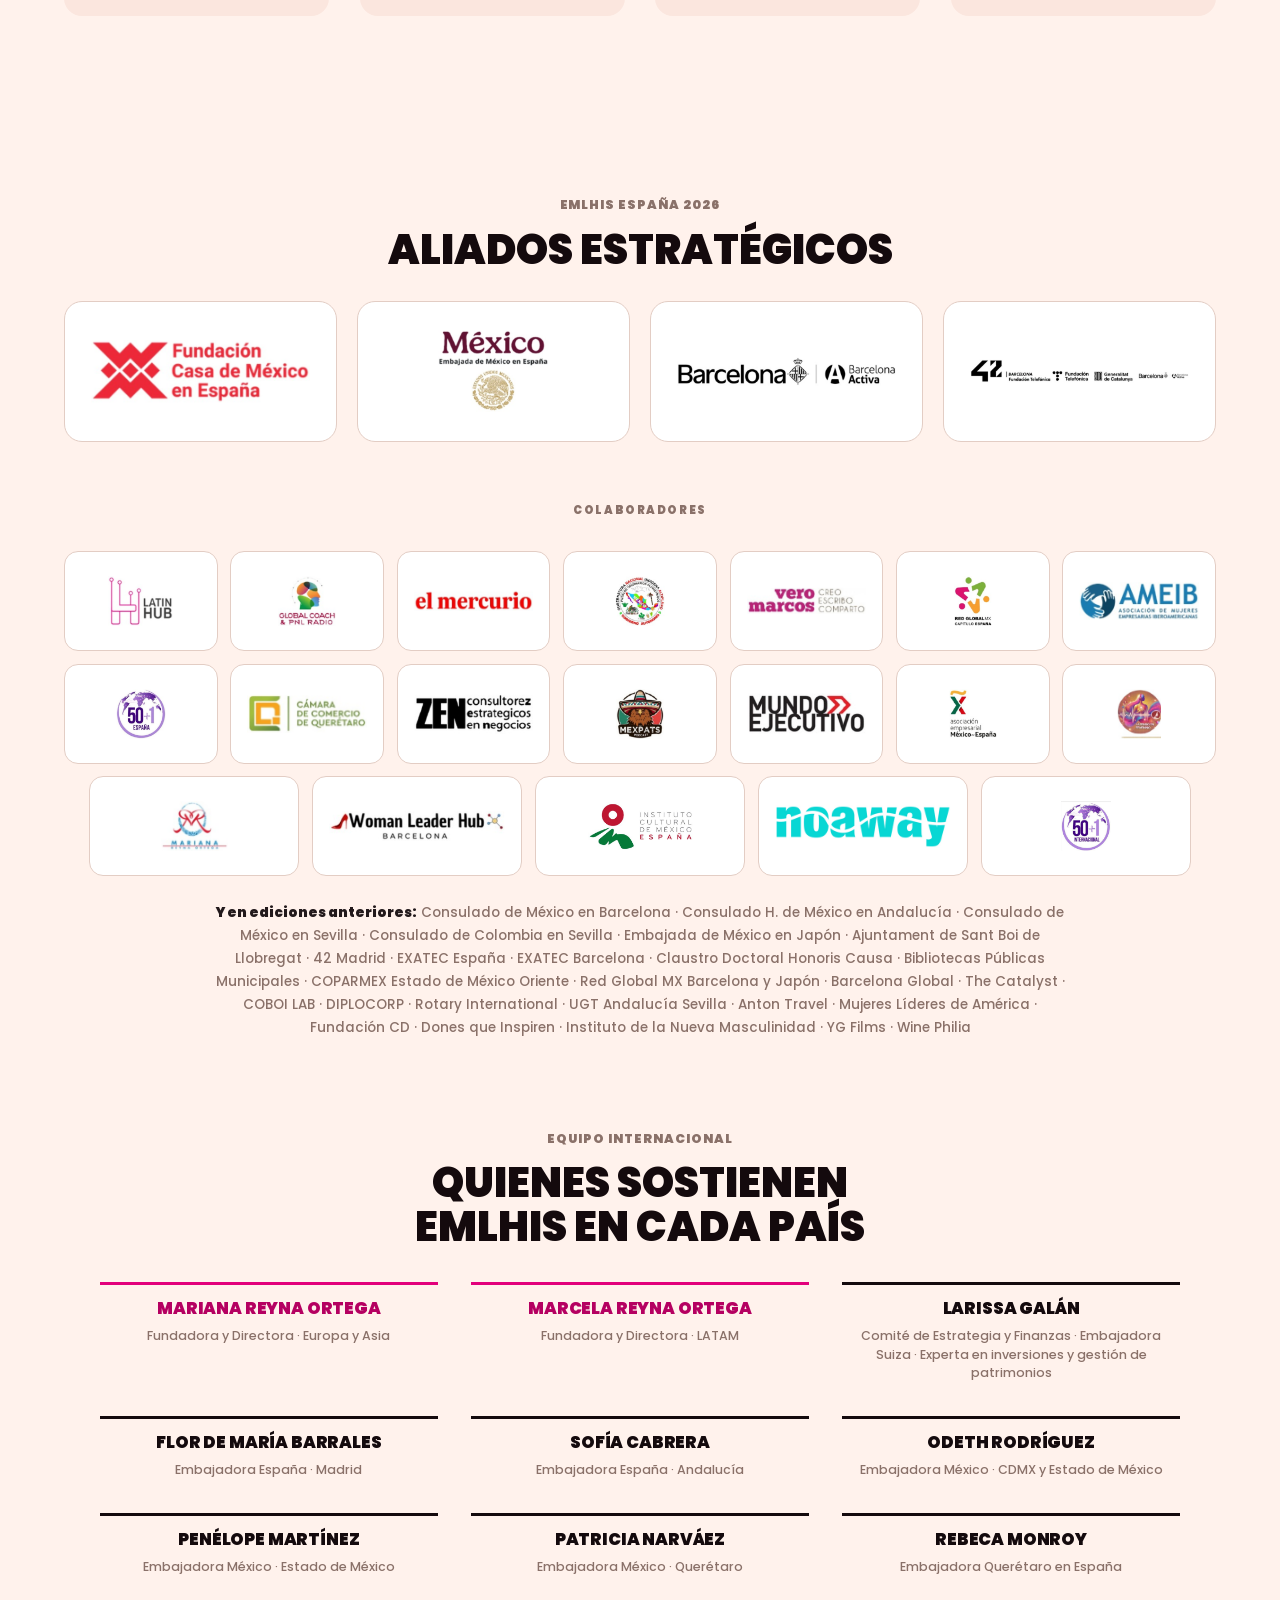
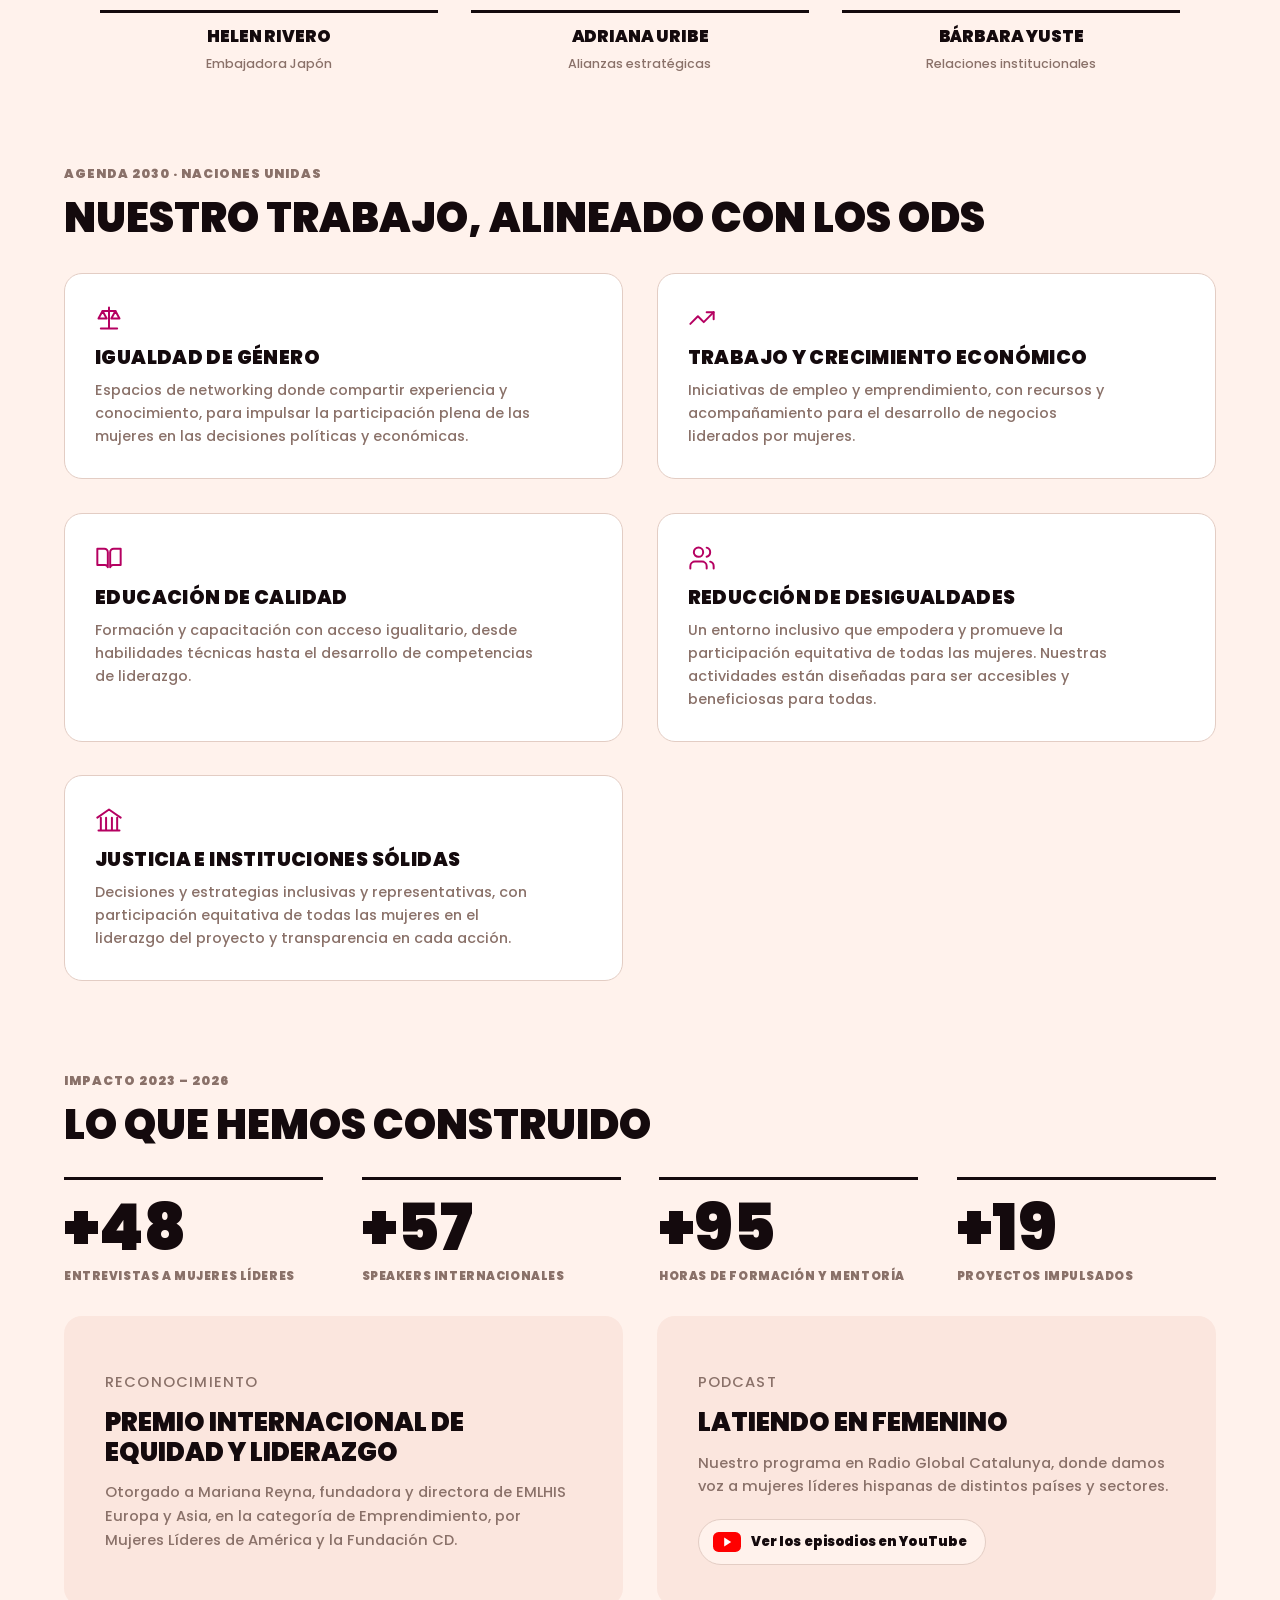
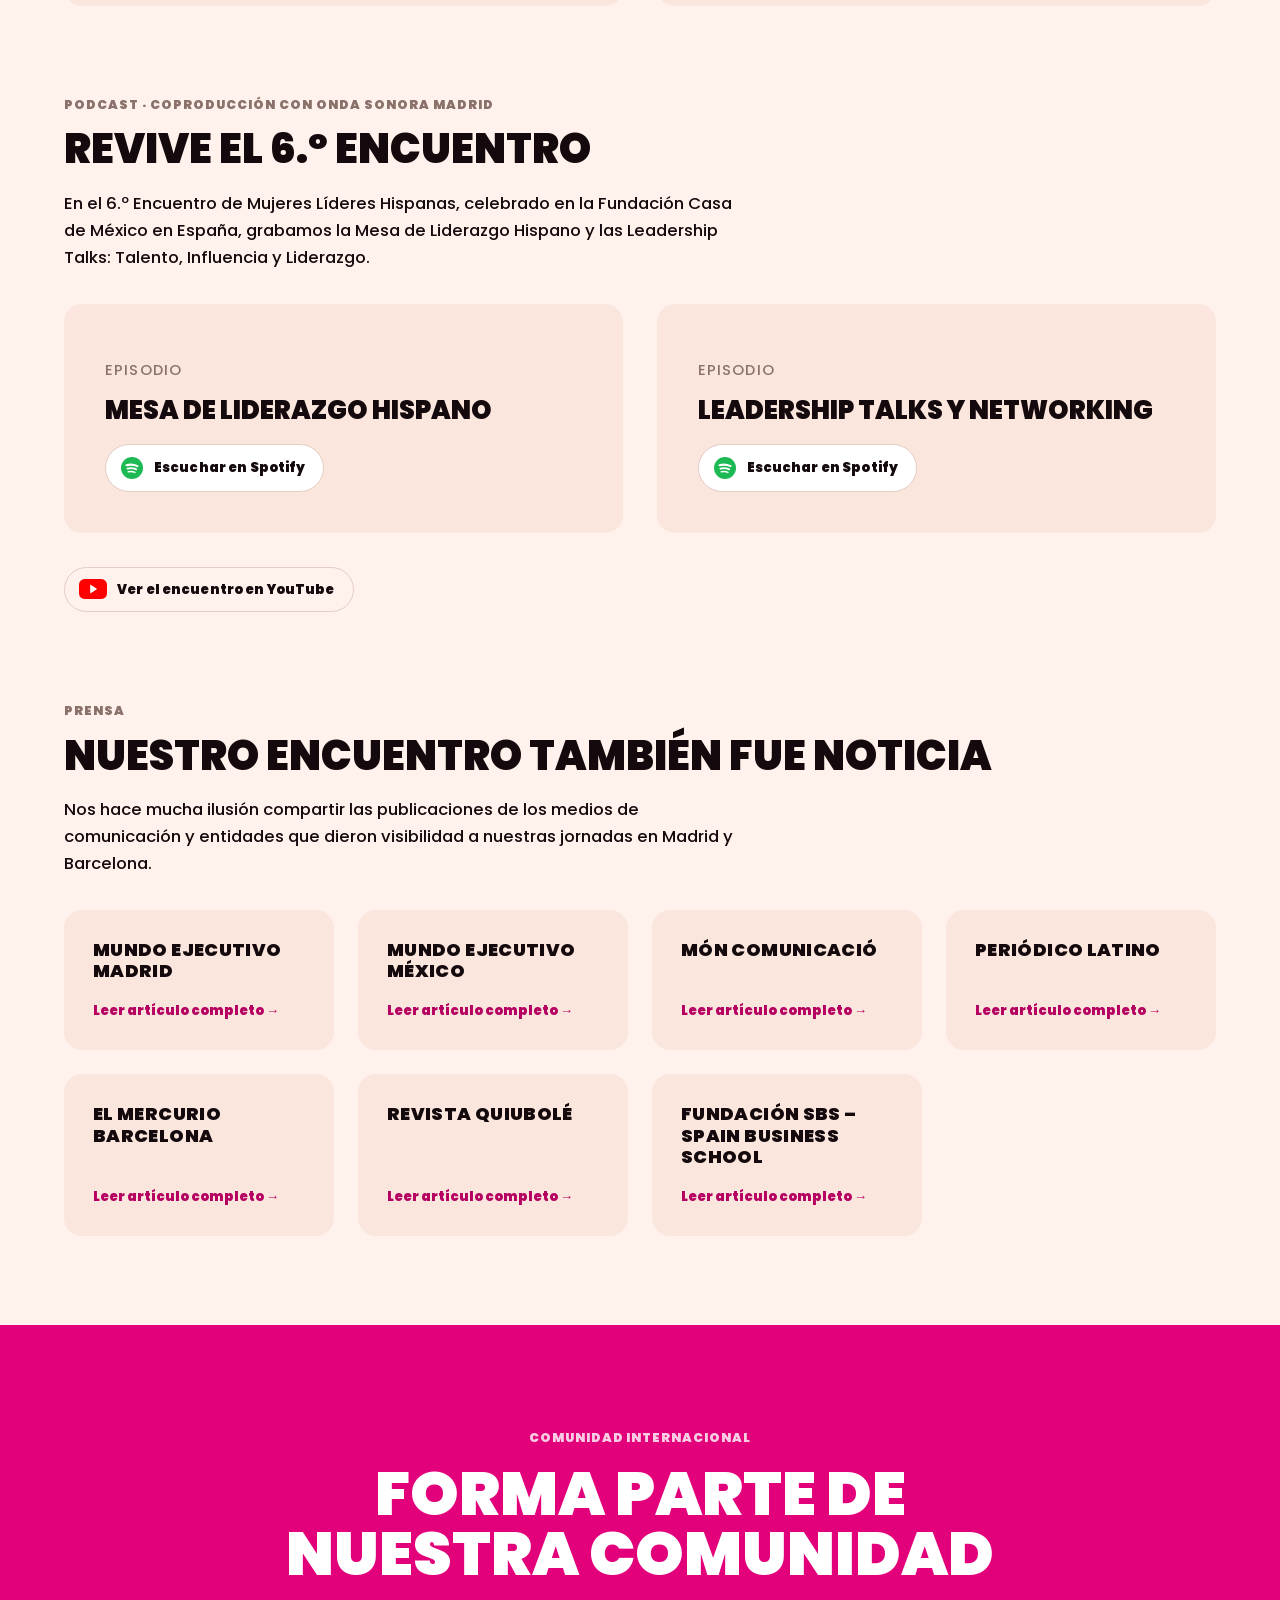
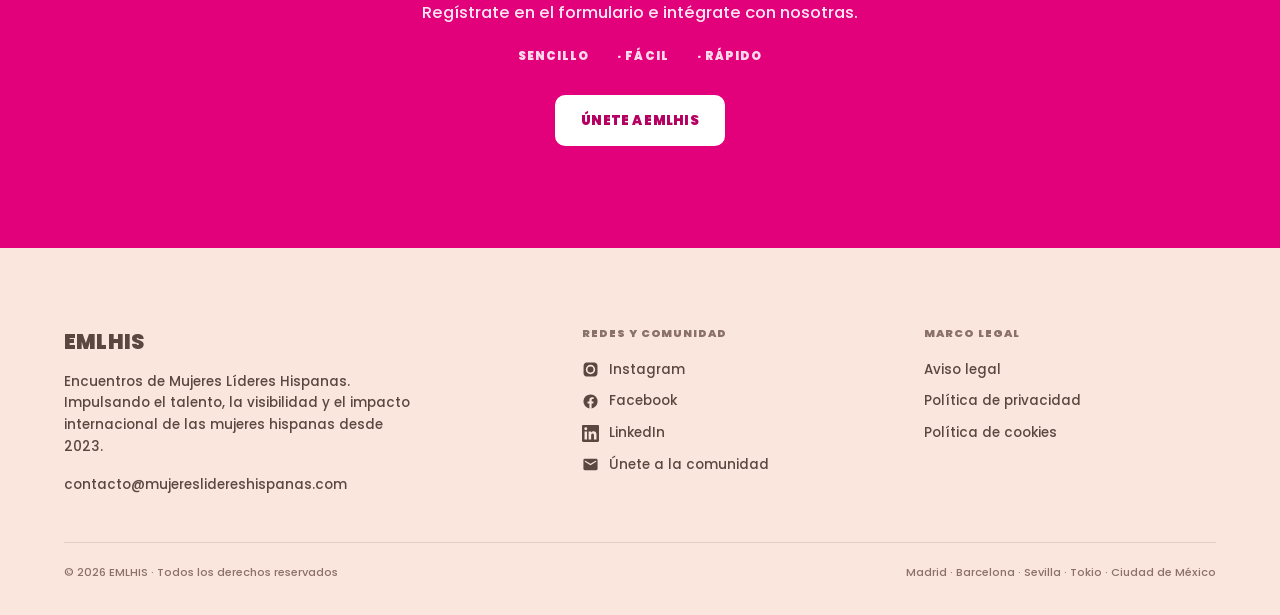
==== commit 3b2119de: "Sección de prensa" ====
--- a/index.html
+++ b/index.html
@@ -373,6 +373,42 @@
     </a>
   </section>
 
+  <section class="pad" id="prensa" style="padding-top:0">
+    <p class="label q">Prensa</p>
+    <h2 class="d3" style="margin:12px 0 0">Nuestro encuentro también fue noticia</h2>
+    <p class="body-l" style="max-width:62ch;margin-top:20px">Nos hace mucha ilusión compartir las publicaciones de los medios de comunicación y entidades que dieron visibilidad a nuestras jornadas en Madrid y Barcelona.</p>
+    <div class="prensa">
+      <a href="https://mundoejecutivomadrid.com/madrid/emlhis-reune-a-170-mujeres-lideres-en-madrid-y-barcelona/" rel="noopener">
+        <h3>Mundo Ejecutivo Madrid</h3>
+        <span>Leer artículo completo</span>
+      </a>
+      <a href="https://www.mundoejecutivo.com.mx/mujer-ejecutiva/emlhis-convierte-madrid-y-barcelona-en-un-puente-internacional-de-talento-y-oportunidades-para-las-mujeres/" rel="noopener">
+        <h3>Mundo Ejecutivo México</h3>
+        <span>Leer artículo completo</span>
+      </a>
+      <a href="https://moncomunicacio.com/reunio-de-lideres-latines-a-lidera-per-informar-de-la-trobada-internacional-l11-de-novembre/" rel="noopener">
+        <h3>Món Comunicació</h3>
+        <span>Leer artículo completo</span>
+      </a>
+      <a href="https://periodicolatino.com/articulos/mas-de-170-mujeres-lideres-hispanas-se-reunen-en-madrid-y-barcelona-para-impulsar-el-empre/" rel="noopener">
+        <h3>Periódico Latino</h3>
+        <span>Leer artículo completo</span>
+      </a>
+      <a href="https://elmercurio.cat/es/en-directo/barcelona-emlhis-talento-femenino-2026/" rel="noopener">
+        <h3>El Mercurio Barcelona</h3>
+        <span>Leer artículo completo</span>
+      </a>
+      <a href="https://revistaquiubole.com/emlhis-mujeres-que-comparten-suenos-unen-corazones-y-dejan-huella/" rel="noopener">
+        <h3>Revista Quiubolé</h3>
+        <span>Leer artículo completo</span>
+      </a>
+      <a href="https://blog.spainbs.com/2026/10/1458/la-fundacion-sbs-participa-en-el-encuentro-de-mujeres-lideres-hispanas-en-madrid-para-impulsar-el-talento-el-liderazgo-y-la-colaboracion" rel="noopener">
+        <h3>Fundación SBS – Spain Business School</h3>
+        <span>Leer artículo completo</span>
+      </a>
+    </div>
+  </section>
+
   <section class="band-rosa band-c">
     <div class="pad">
       <p class="label">Comunidad internacional</p>
--- a/styles.css
+++ b/styles.css
@@ -476,3 +476,14 @@
 .sp svg{width:24px;height:24px;flex:none;display:block}
 .sp:hover{border-color:#1DB954}
 #podcast .yt{margin-top:clamp(24px,3vw,34px)}
+
+/* ── Prensa: enlaces a las publicaciones ───────────────────────── */
+.prensa{display:grid;grid-template-columns:repeat(auto-fill,minmax(230px,1fr));gap:clamp(14px,2vw,24px);margin-top:32px}
+.prensa a{display:flex;flex-direction:column;justify-content:space-between;gap:18px;min-height:132px;
+  background:var(--crema-2);border:1.5px solid transparent;border-radius:18px;padding:clamp(20px,2.3vw,28px);
+  color:var(--tinta);text-decoration:none;transition:border-color .18s,background .18s}
+.prensa h3{font-size:clamp(.96rem,1.4vw,1.14rem);font-weight:900;text-transform:uppercase;letter-spacing:.02em;line-height:1.2;margin:0}
+.prensa span{font-size:.82rem;font-weight:900;color:var(--rosa-d)}
+.prensa span::after{content:" →"}
+.prensa a:hover{border-color:var(--rosa);background:#fff}
+@media(max-width:560px){.prensa{gap:10px}.prensa a{min-height:0;gap:10px;padding:18px 20px}}
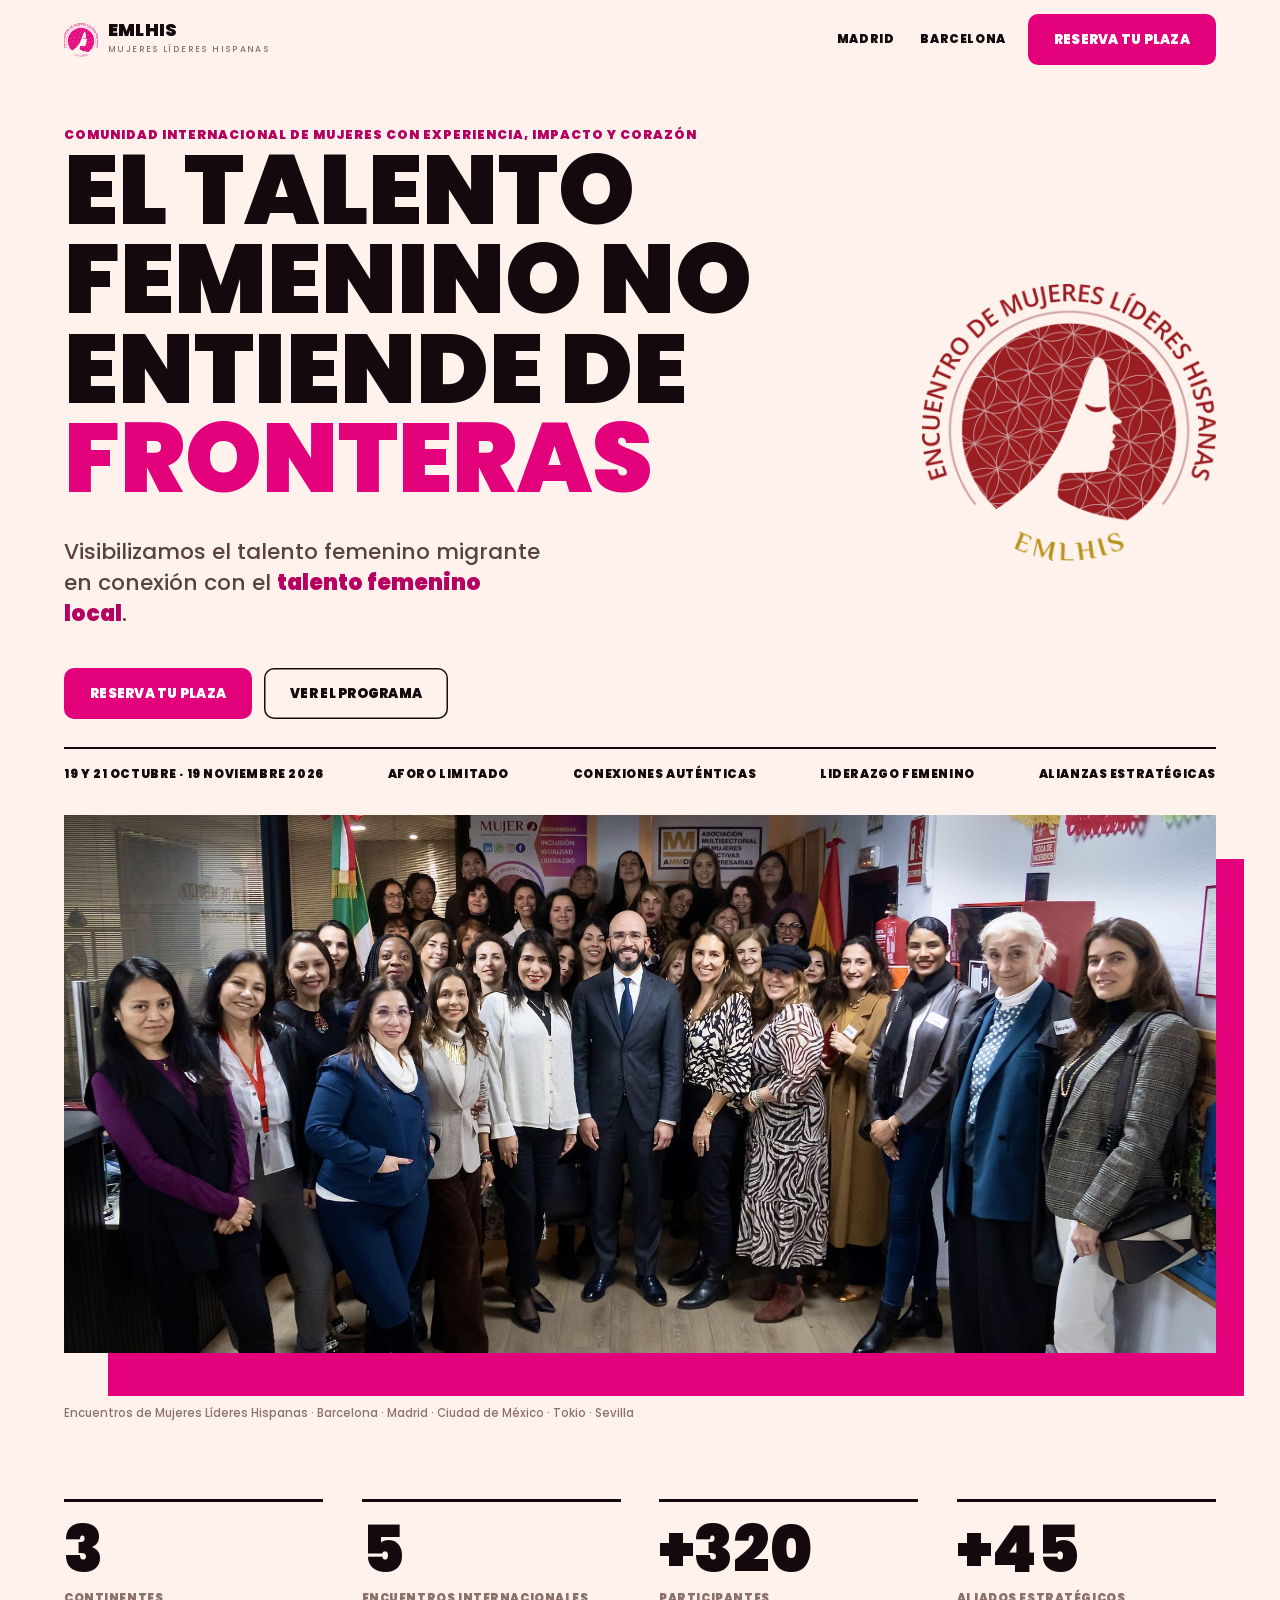
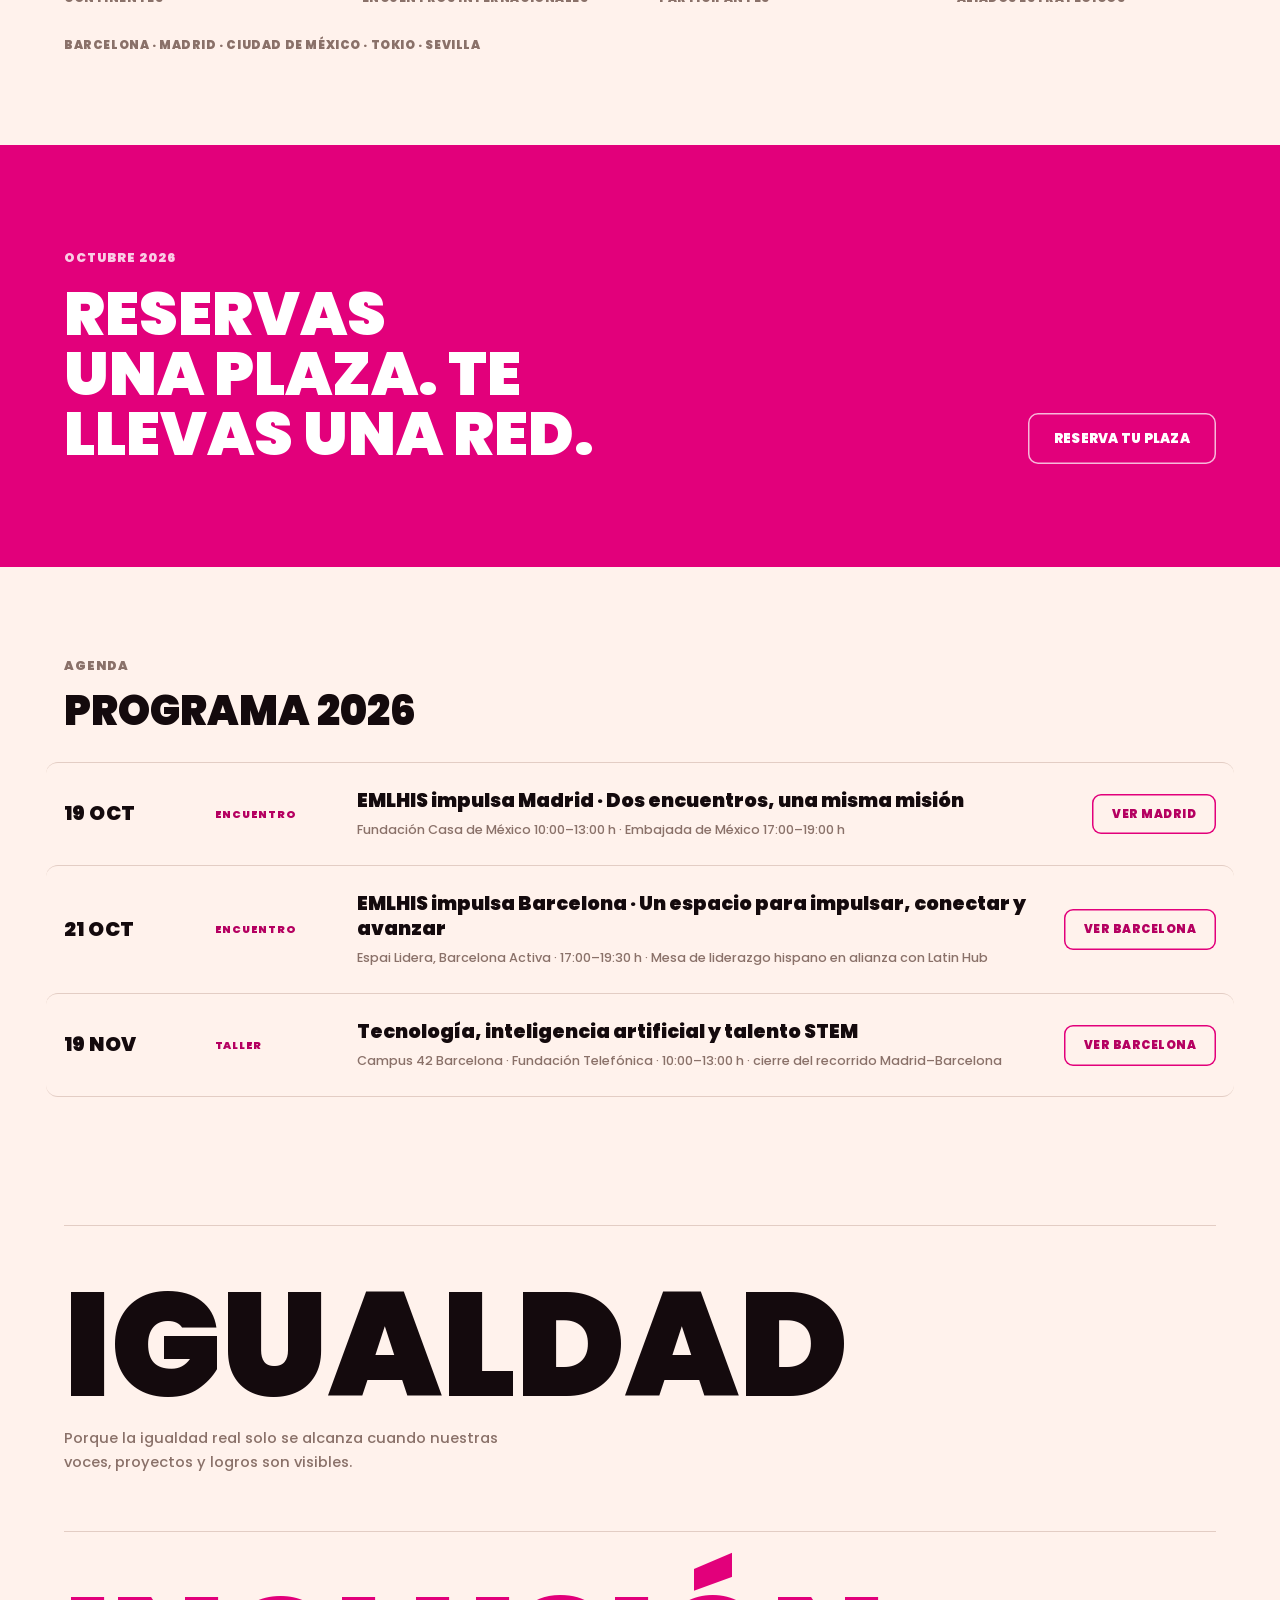
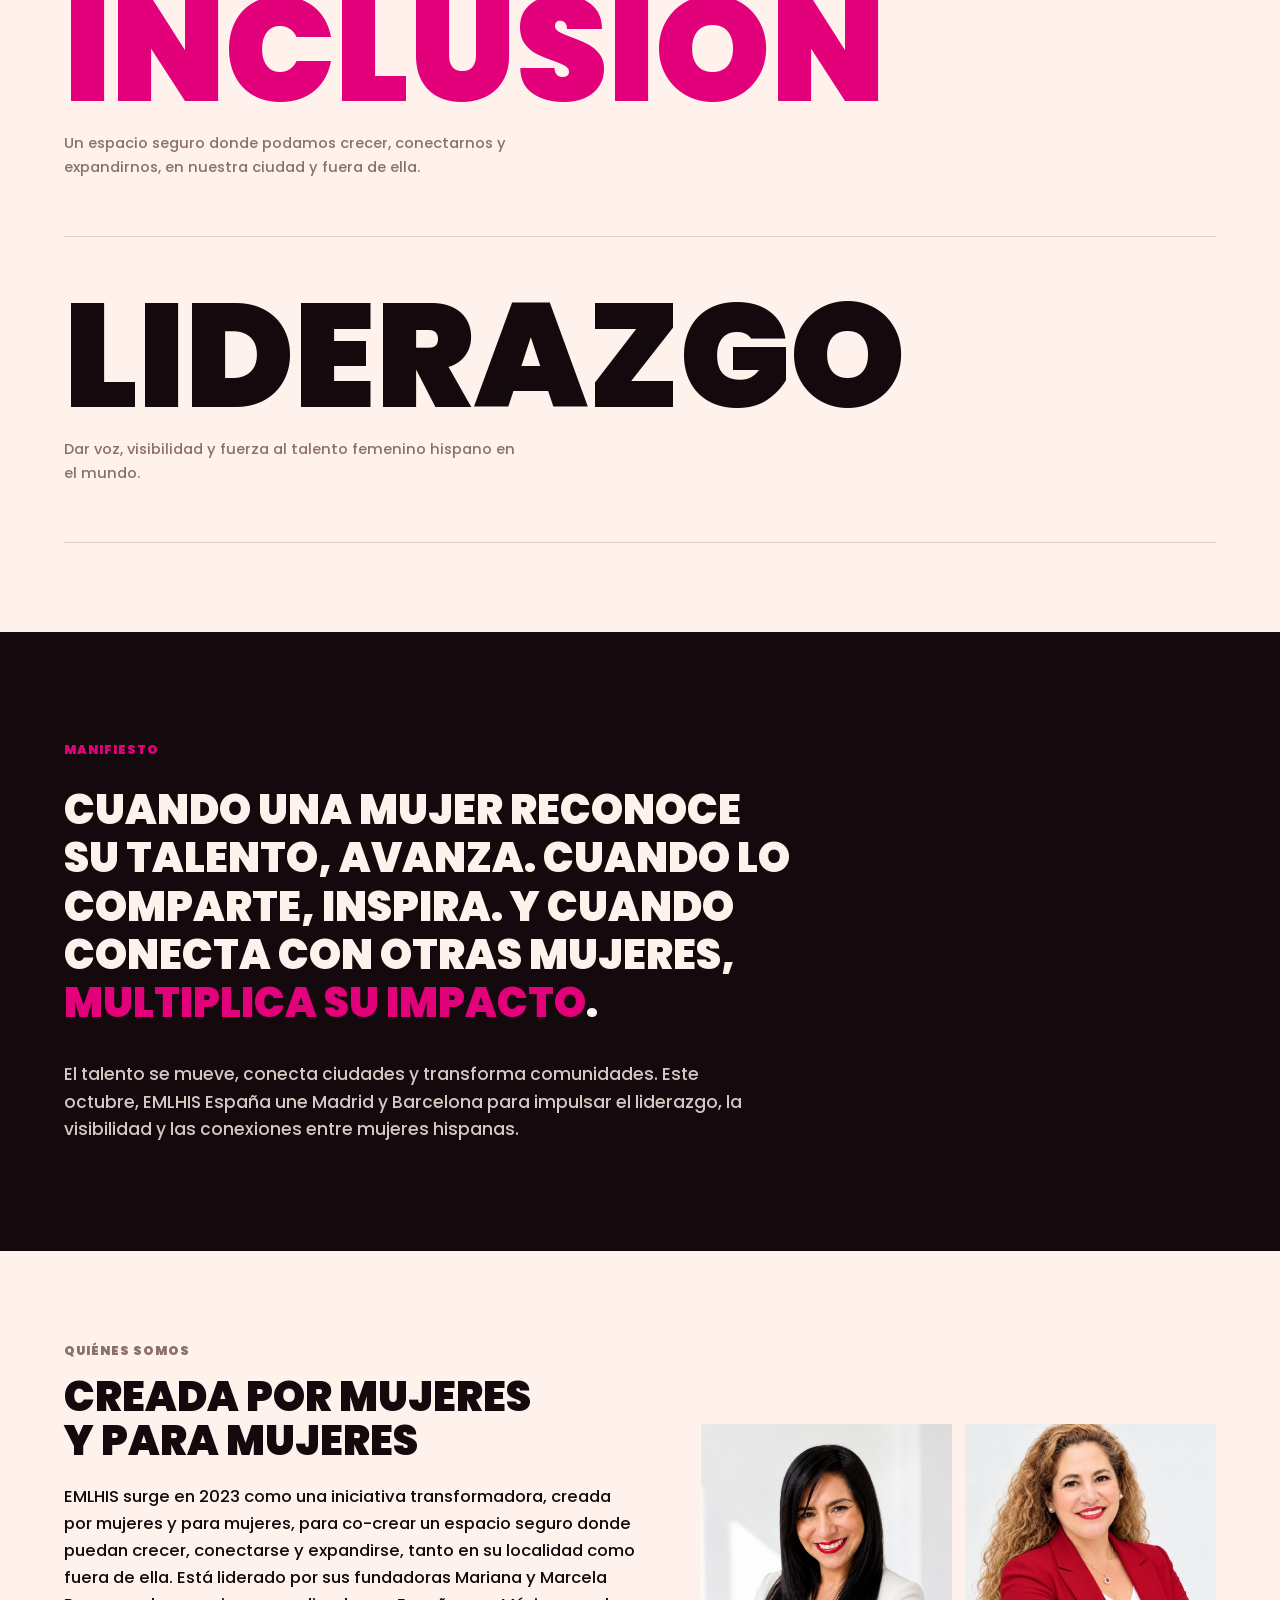
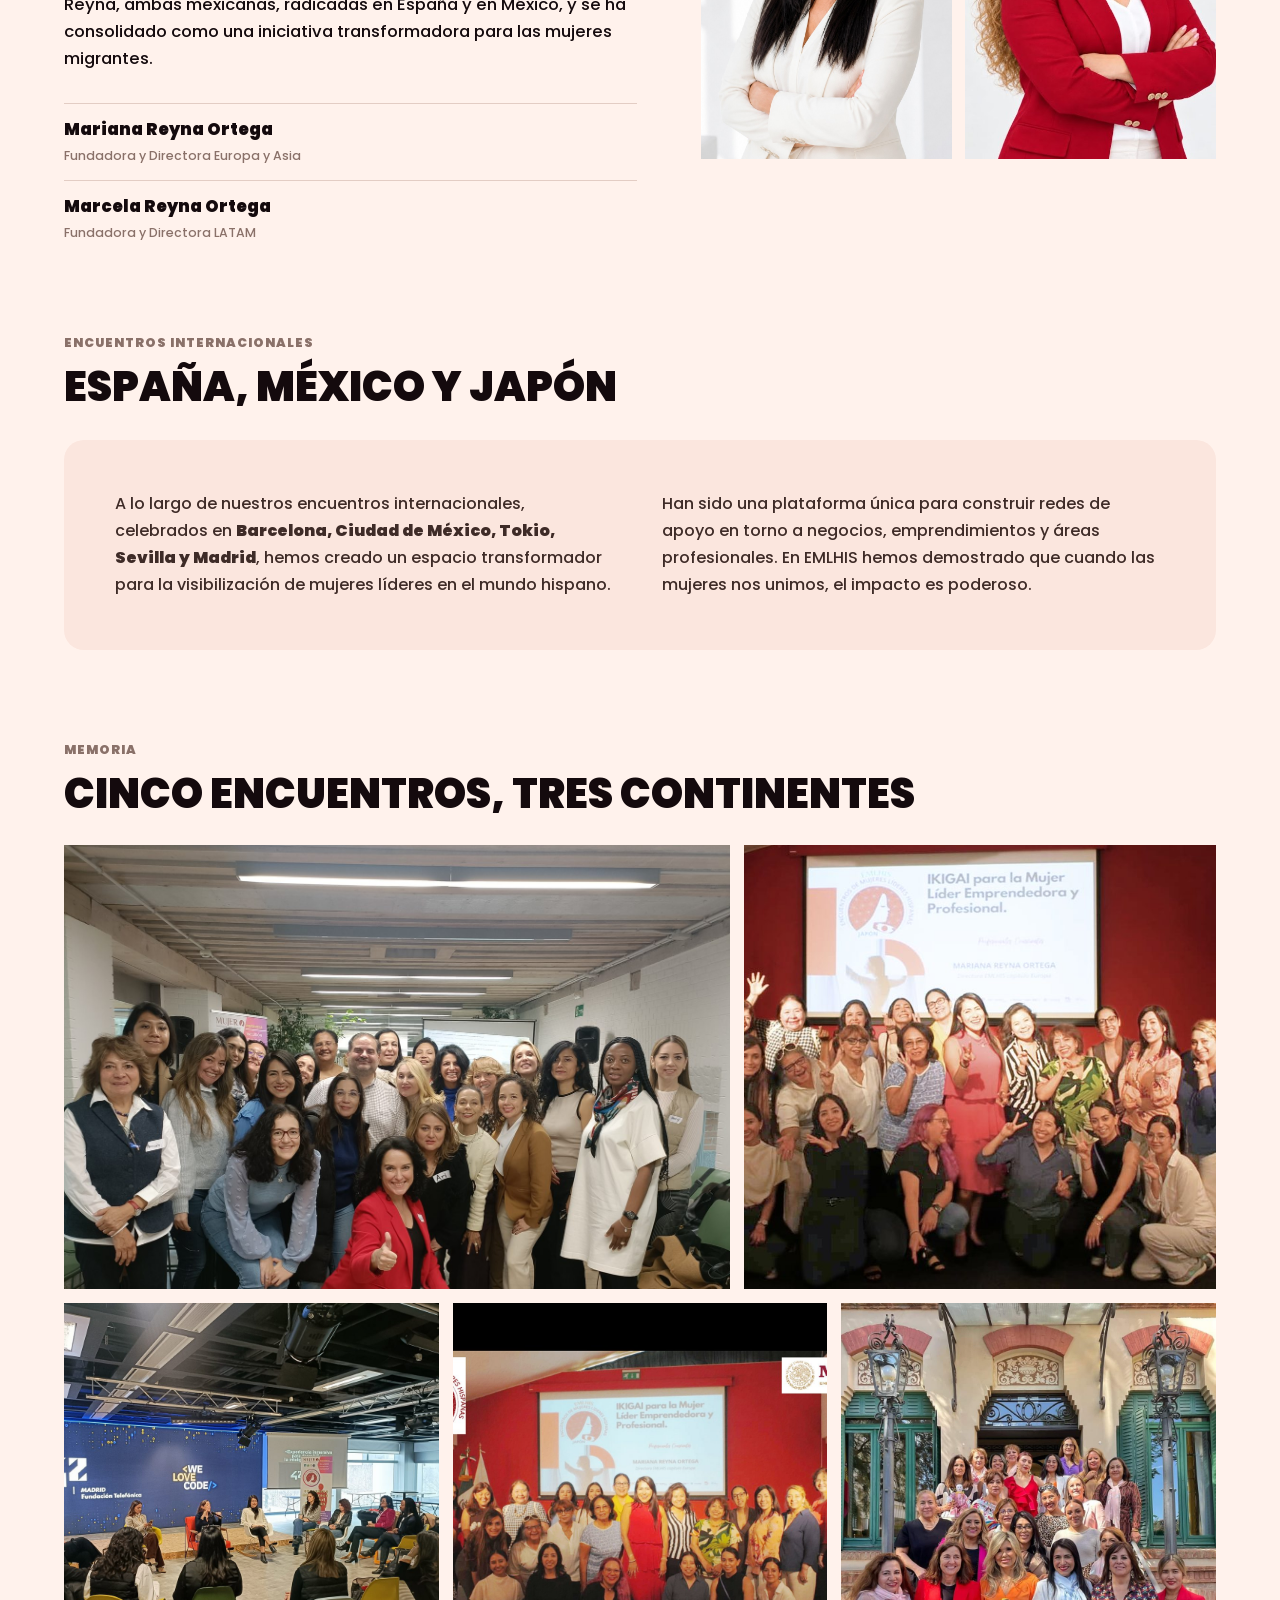
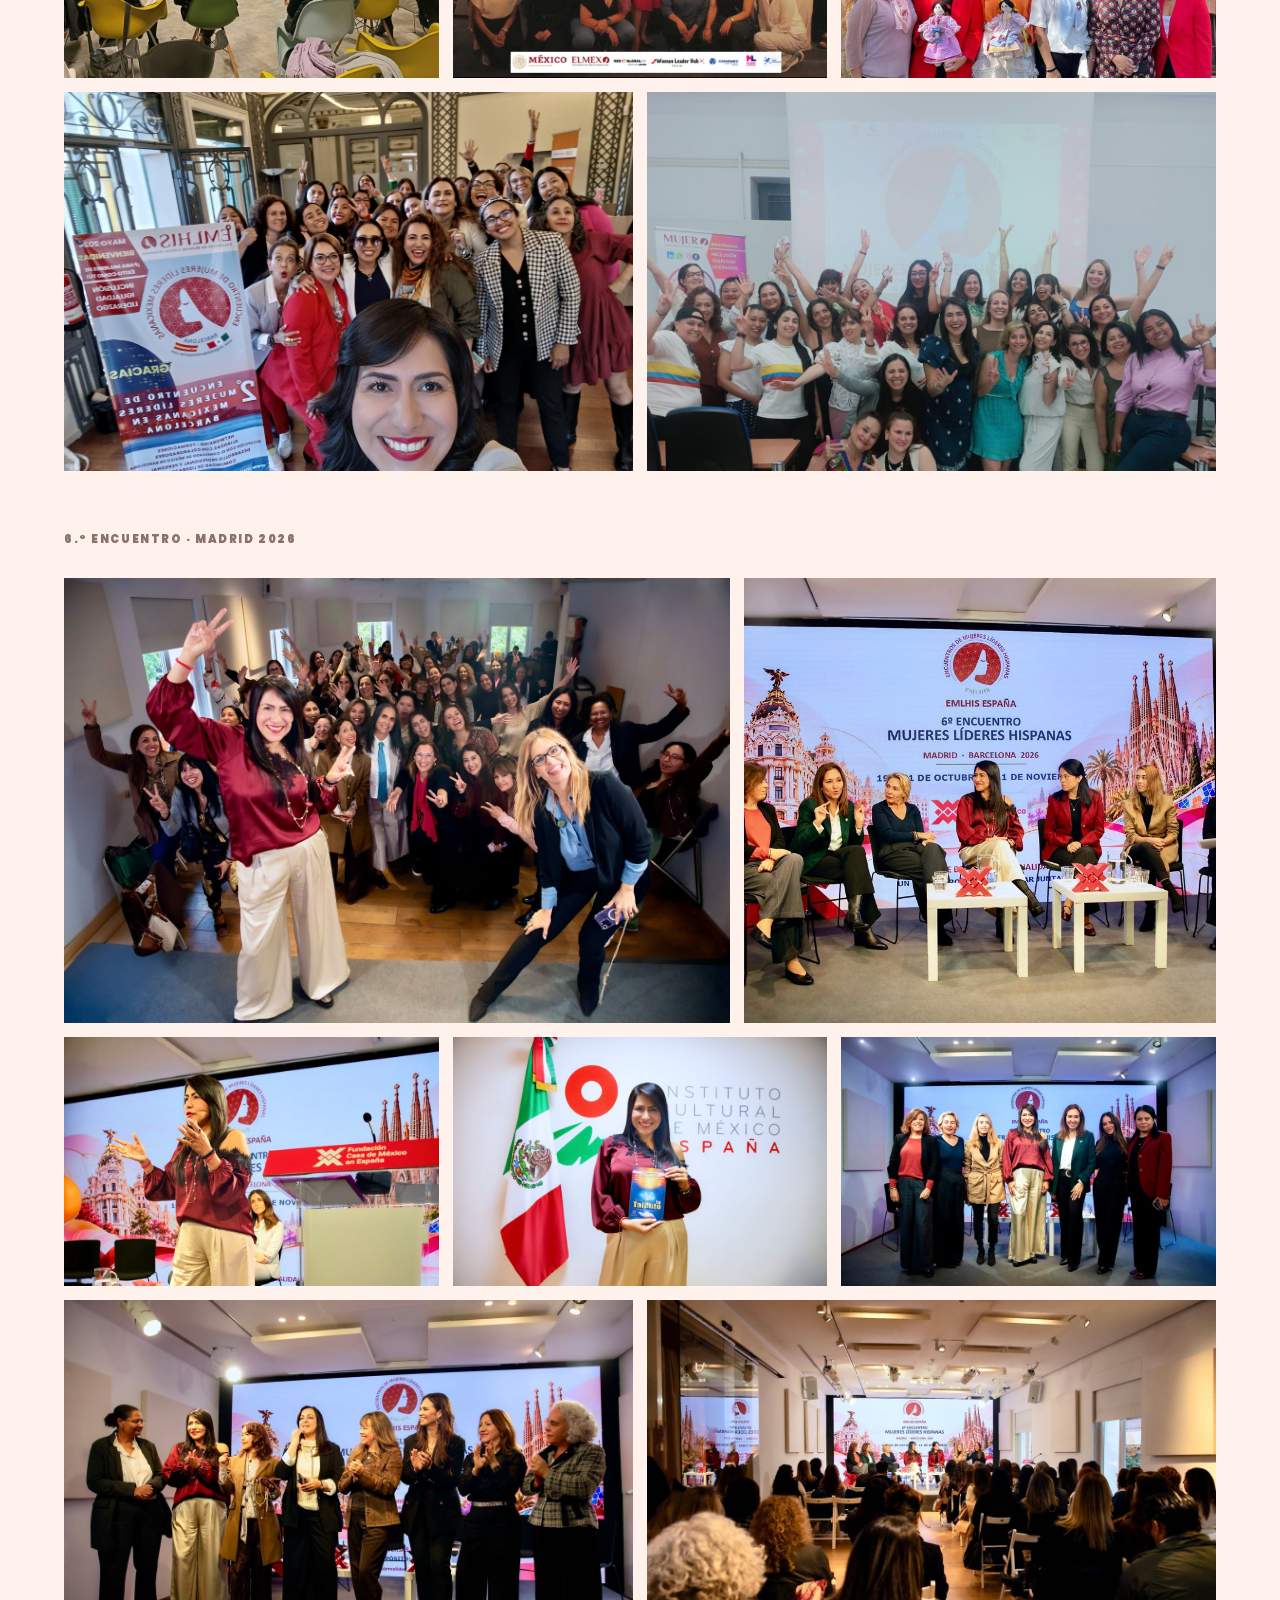
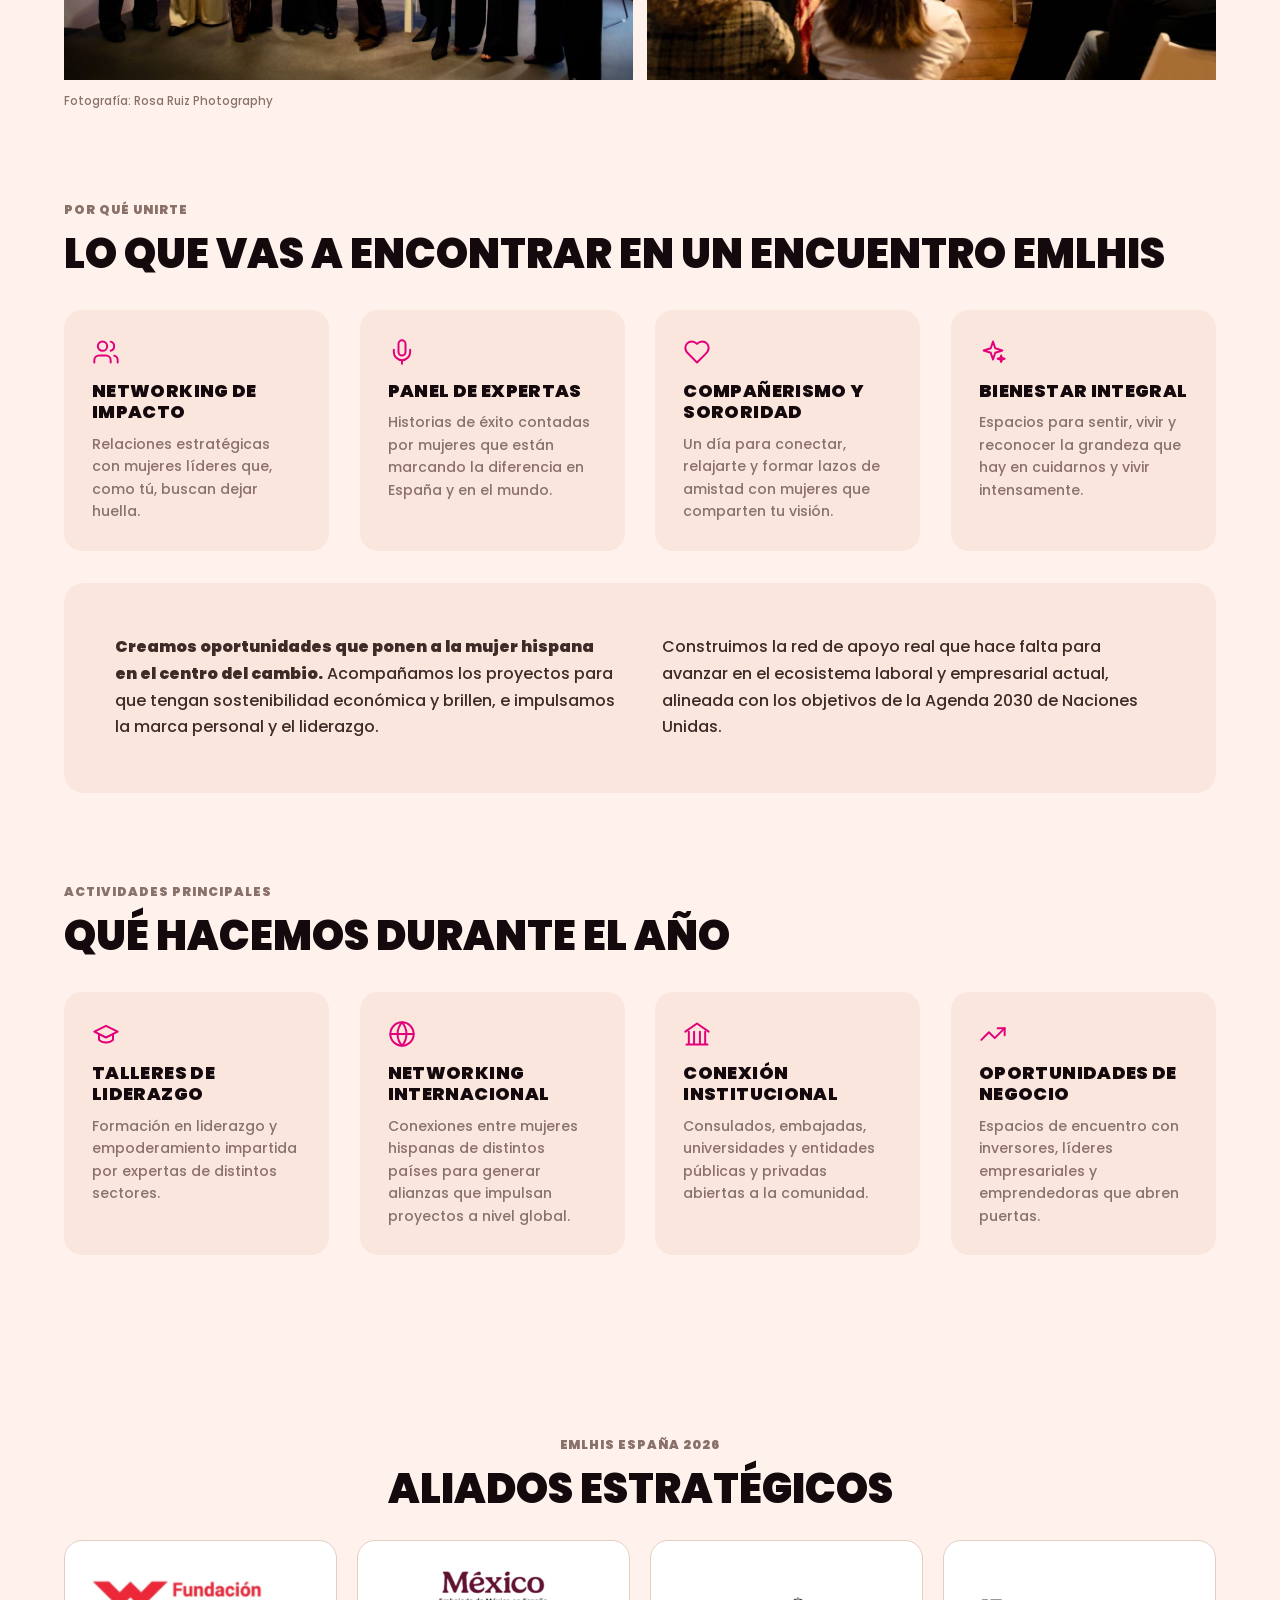
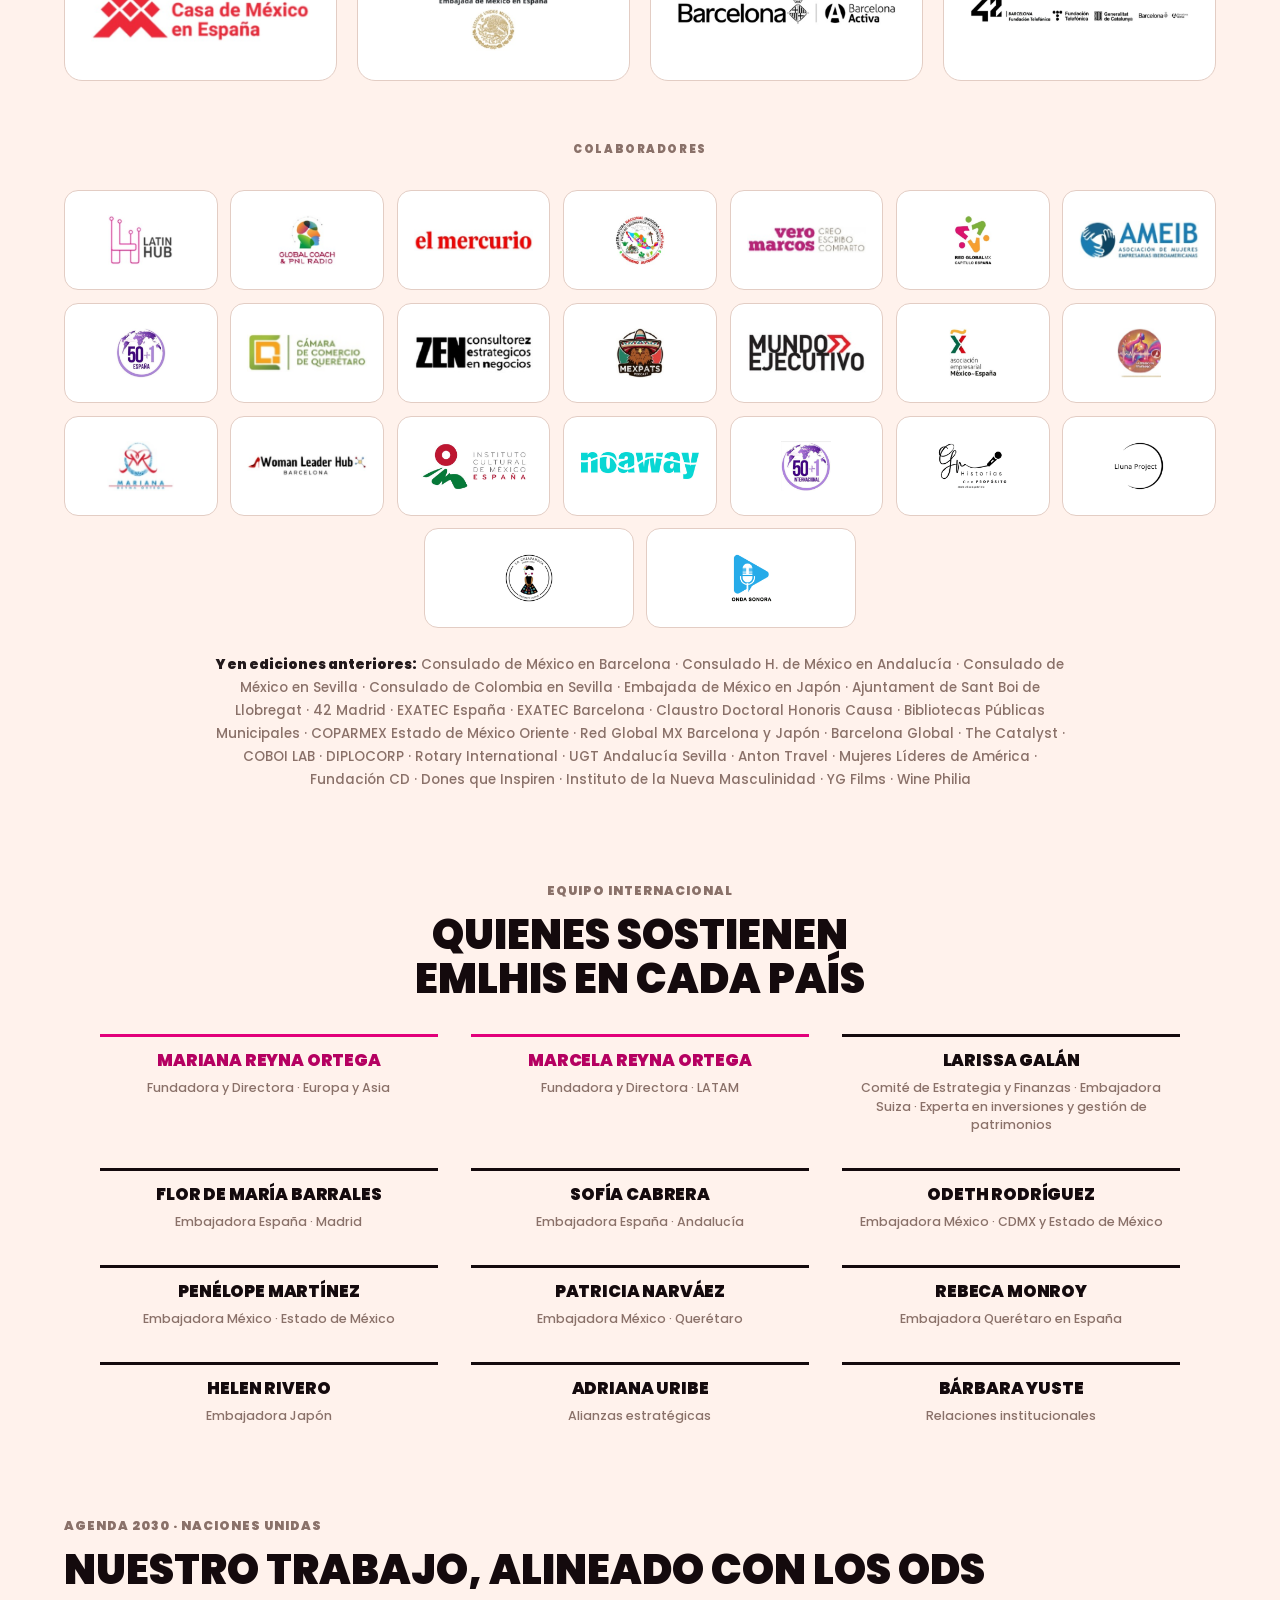
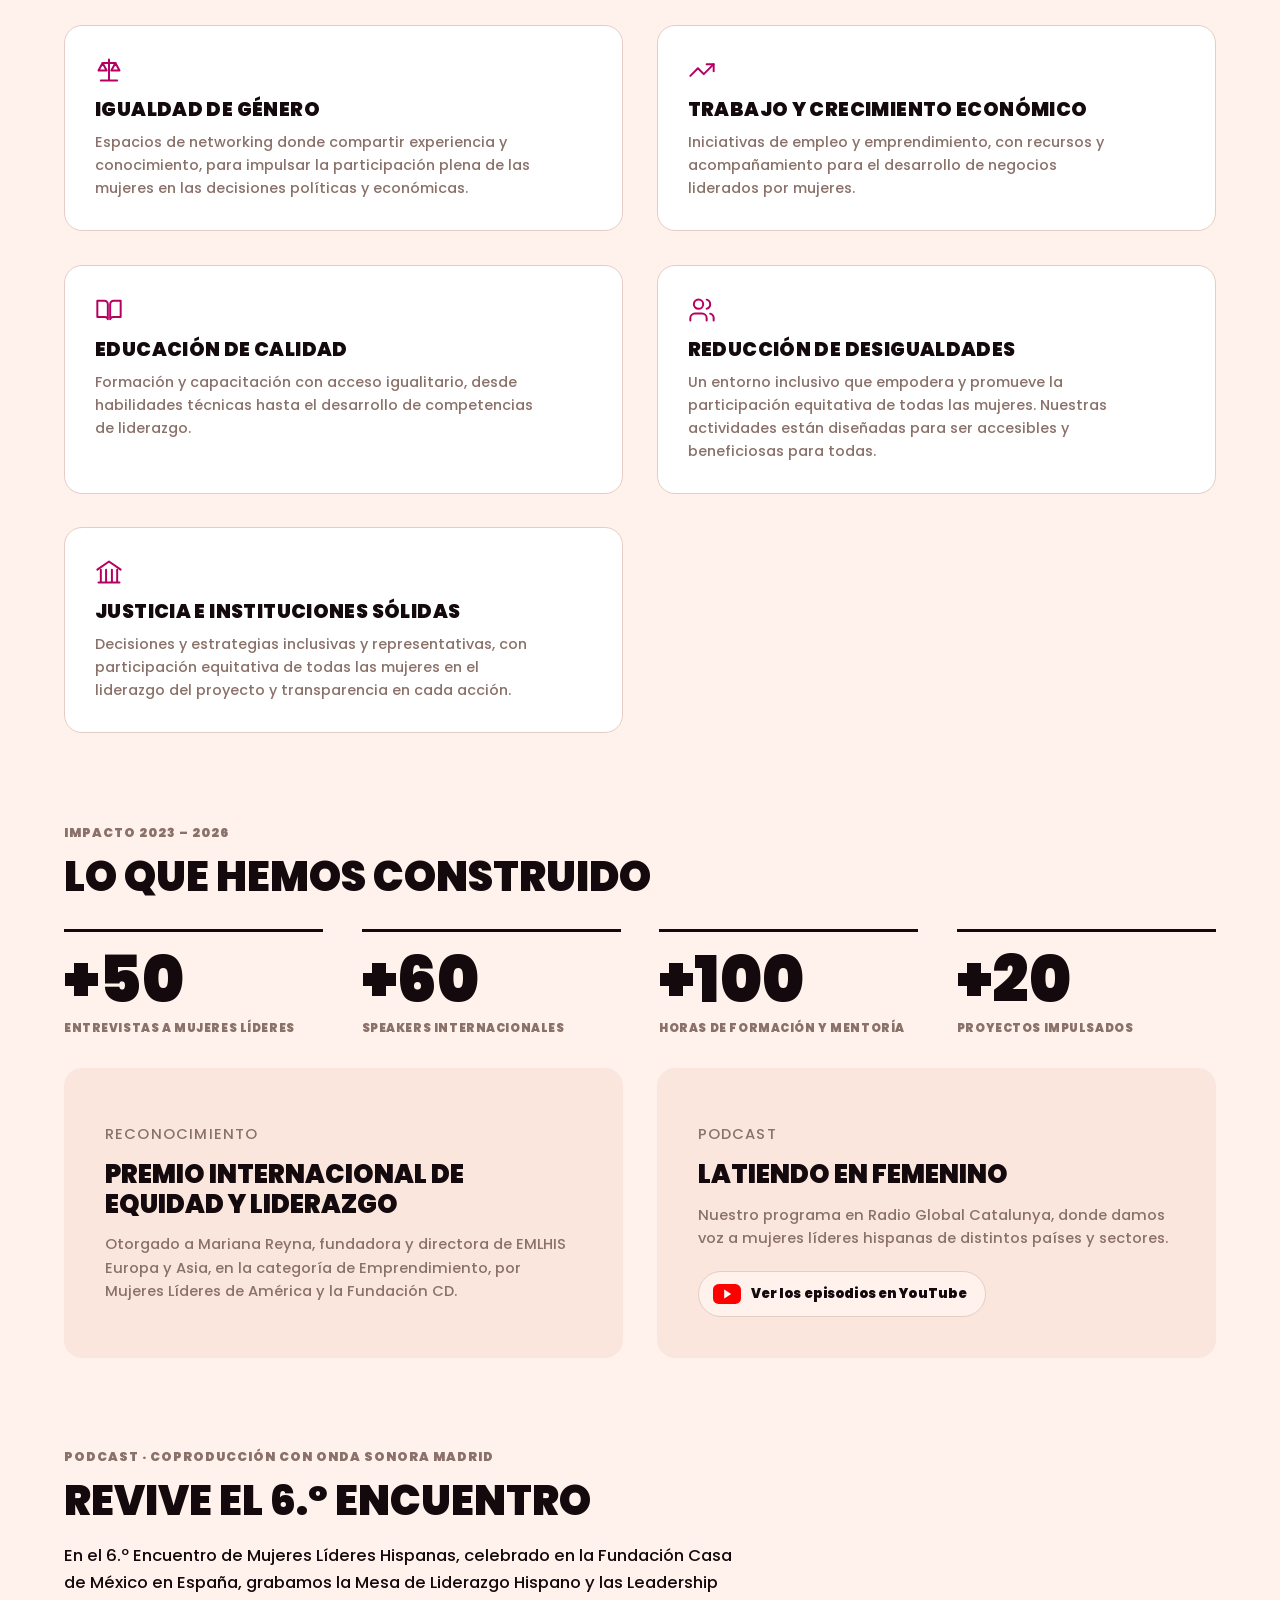
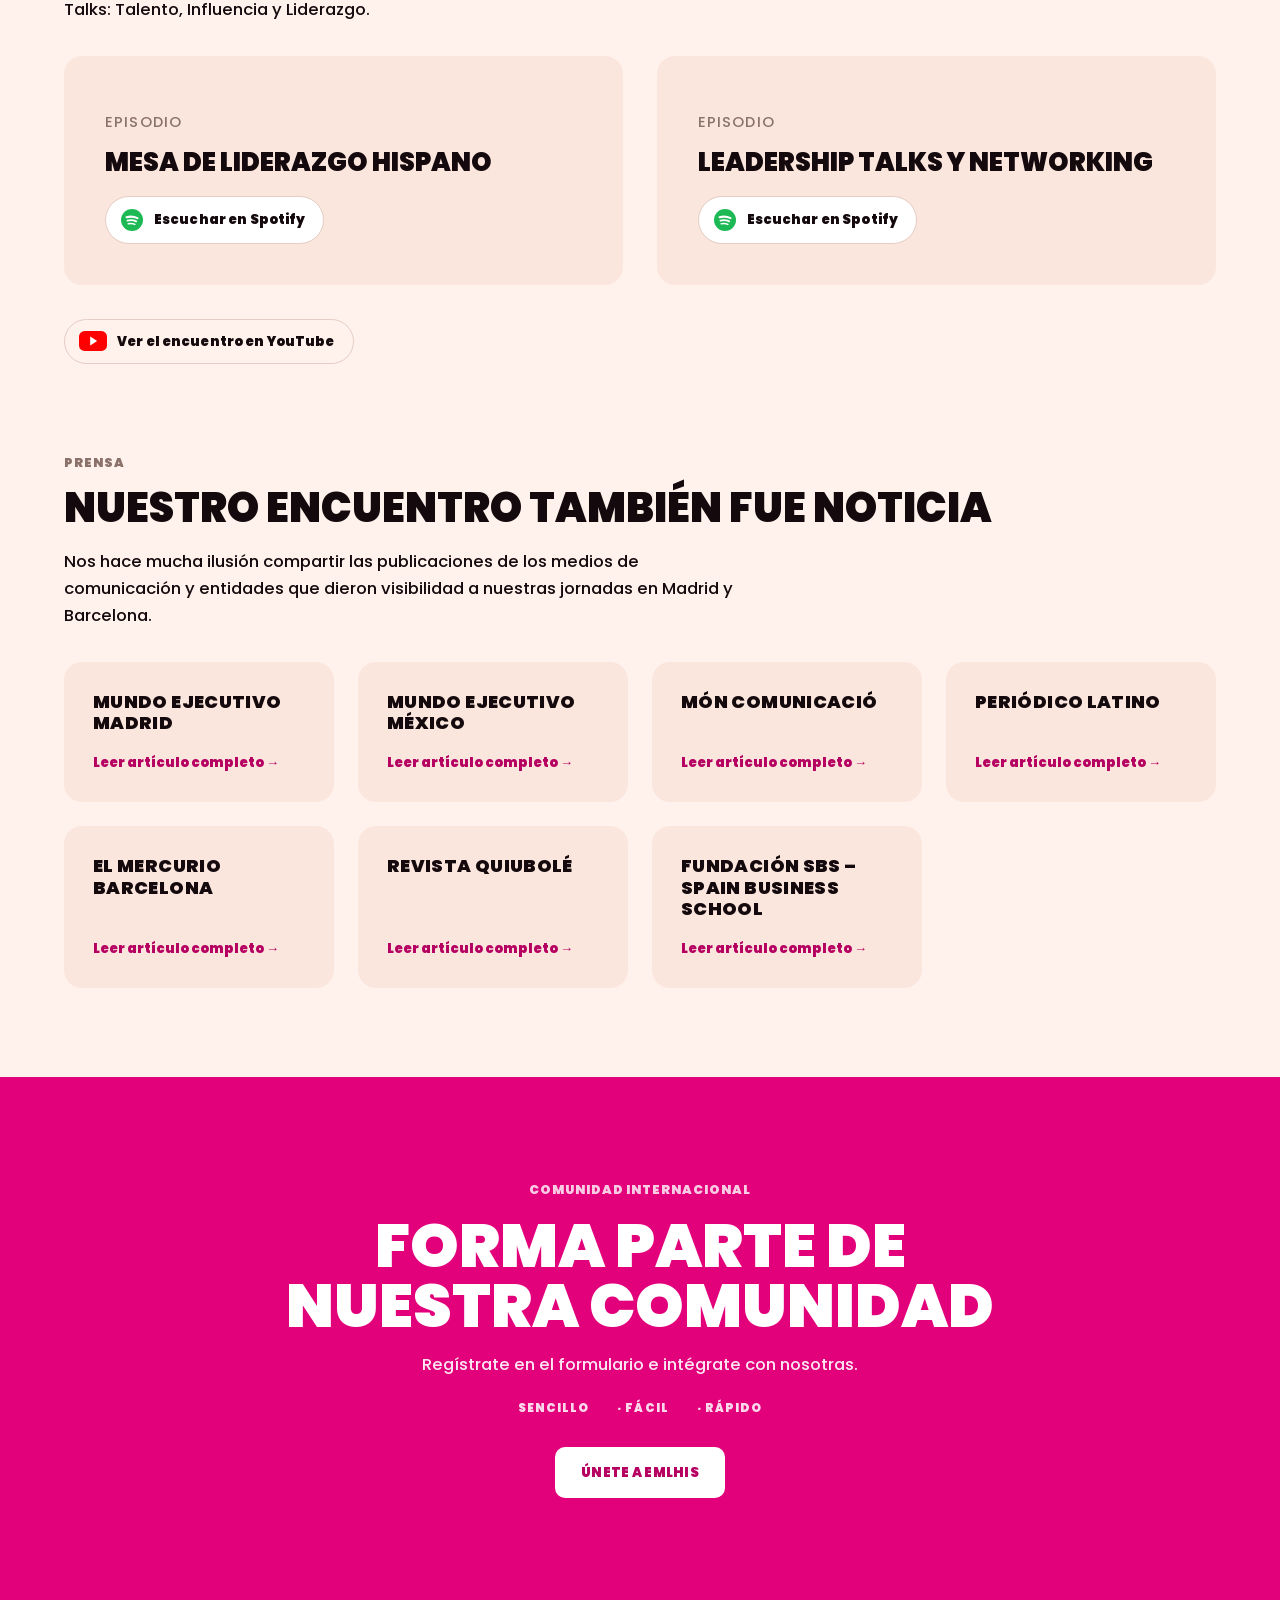
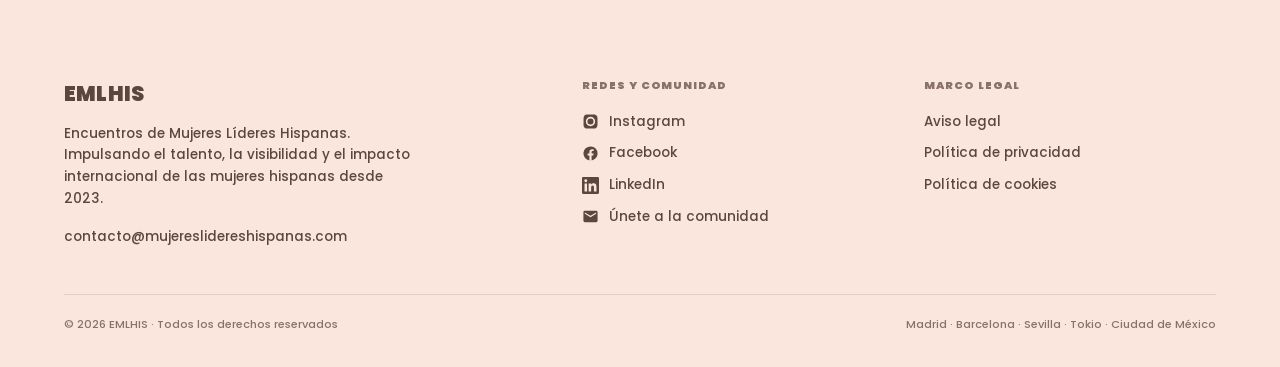
==== commit 673efef9: "Add files via upload" ====
--- a/index.html
+++ b/index.html
@@ -184,6 +184,17 @@
       <img class="gd" src="img/g6.jpg" alt="Jornada formativa de EMLHIS">
       <img class="gd" src="img/g7.jpg" alt="Participantes celebrando al cierre de un encuentro EMLHIS">
     </div>
+    <p class="subhead" style="text-align:left">6.º Encuentro · Madrid 2026</p>
+    <div class="grid">
+      <img class="ga" src="img/e2026-1.jpg" alt="Participantes del 6.º Encuentro de Mujeres Líderes Hispanas celebrando con el público" loading="lazy">
+      <img class="gb" src="img/e2026-2.jpg" alt="Mesa de Liderazgo Hispano del 6.º Encuentro EMLHIS" loading="lazy">
+      <img class="gc" src="img/e2026-3.jpg" alt="Intervención en el atril de la Fundación Casa de México en España" loading="lazy">
+      <img class="gc" src="img/e2026-4.jpg" alt="Presentación de libro en el Instituto Cultural de México en España" loading="lazy">
+      <img class="gc" src="img/e2026-5.jpg" alt="Ponentes del 6.º Encuentro EMLHIS, foto de grupo en el escenario" loading="lazy">
+      <img class="gd" src="img/e2026-6.jpg" alt="Participantes del 6.º Encuentro EMLHIS en el escenario" loading="lazy">
+      <img class="gd" src="img/e2026-7.jpg" alt="Público asistente a la Mesa de Liderazgo Hispano" loading="lazy">
+    </div>
+    <p class="credito">Fotografía: Rosa Ruiz Photography</p>
   </section>
 
   <section class="pad" id="razones" style="padding-top:0">
@@ -267,6 +278,10 @@
       <div><img src="img/aliados/instituto-cultural-mexico.png" alt="Instituto Cultural de México en España" loading="lazy" onerror="this.parentNode.innerHTML='&lt;span&gt;Instituto Cultural de México en España&lt;/span&gt;'"></div>
       <div><img src="img/aliados/noaway.png" alt="Noaway" loading="lazy" onerror="this.parentNode.innerHTML='&lt;span&gt;Noaway&lt;/span&gt;'"></div>
       <div><img src="img/aliados/50mas1-internacional.png" alt="50+1 Internacional" loading="lazy" onerror="this.parentNode.innerHTML='&lt;span&gt;50+1 Internacional&lt;/span&gt;'"></div>
+      <div><img src="img/aliados/historias-con-proposito.png" alt="Historias con Propósito" loading="lazy" onerror="this.parentNode.innerHTML='&lt;span&gt;Historias con Propósito&lt;/span&gt;'"></div>
+      <div><img src="img/aliados/lluna-project.png" alt="Lluna Project" loading="lazy" onerror="this.parentNode.innerHTML='&lt;span&gt;Lluna Project&lt;/span&gt;'"></div>
+      <div><img src="img/aliados/la-chiapaneca.png" alt="La Chiapaneca Specialty Coffee" loading="lazy" onerror="this.parentNode.innerHTML='&lt;span&gt;La Chiapaneca Specialty Coffee&lt;/span&gt;'"></div>
+      <div><img src="img/aliados/onda-sonora.png" alt="Onda Sonora" loading="lazy" onerror="this.parentNode.innerHTML='&lt;span&gt;Onda Sonora&lt;/span&gt;'"></div>
     </div>
 
     <p class="logos-mas"><strong>Y en ediciones anteriores:</strong> Consulado de México en Barcelona · Consulado H. de México en Andalucía · Consulado de México en Sevilla · Consulado de Colombia en Sevilla · Embajada de México en Japón · Ajuntament de Sant Boi de Llobregat · 42 Madrid · EXATEC España · EXATEC Barcelona · Claustro Doctoral Honoris Causa · Bibliotecas Públicas Municipales · COPARMEX Estado de México Oriente · Red Global MX Barcelona y Japón · Barcelona Global · The Catalyst · COBOI LAB · DIPLOCORP · Rotary International · UGT Andalucía Sevilla · Anton Travel · Mujeres Líderes de América · Fundación CD · Dones que Inspiren · Instituto de la Nueva Masculinidad · YG Films · Wine Philia</p>
--- a/styles.css
+++ b/styles.css
@@ -487,3 +487,4 @@
 .prensa span::after{content:" →"}
 .prensa a:hover{border-color:var(--rosa);background:#fff}
 @media(max-width:560px){.prensa{gap:10px}.prensa a{min-height:0;gap:10px;padding:18px 20px}}
+.credito{margin-top:12px;font-size:.72rem;font-weight:500;color:var(--apagado)}
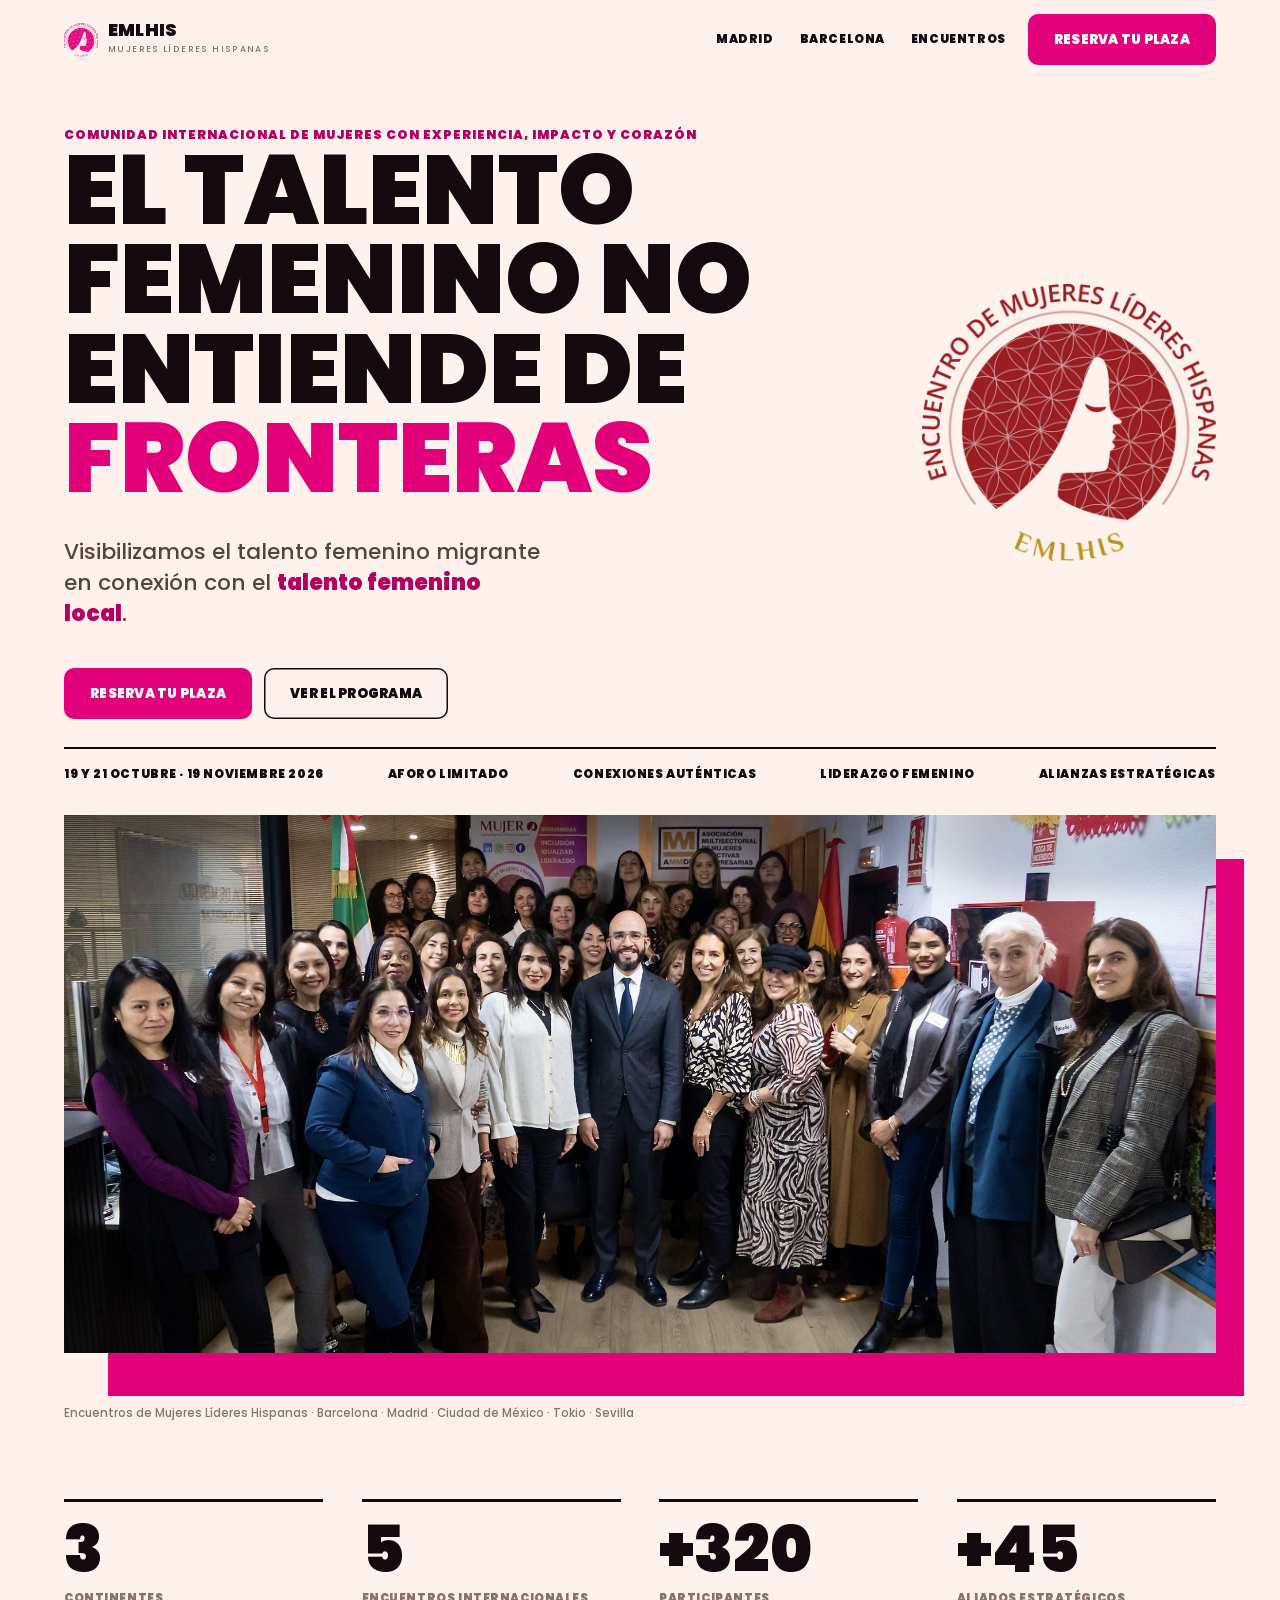
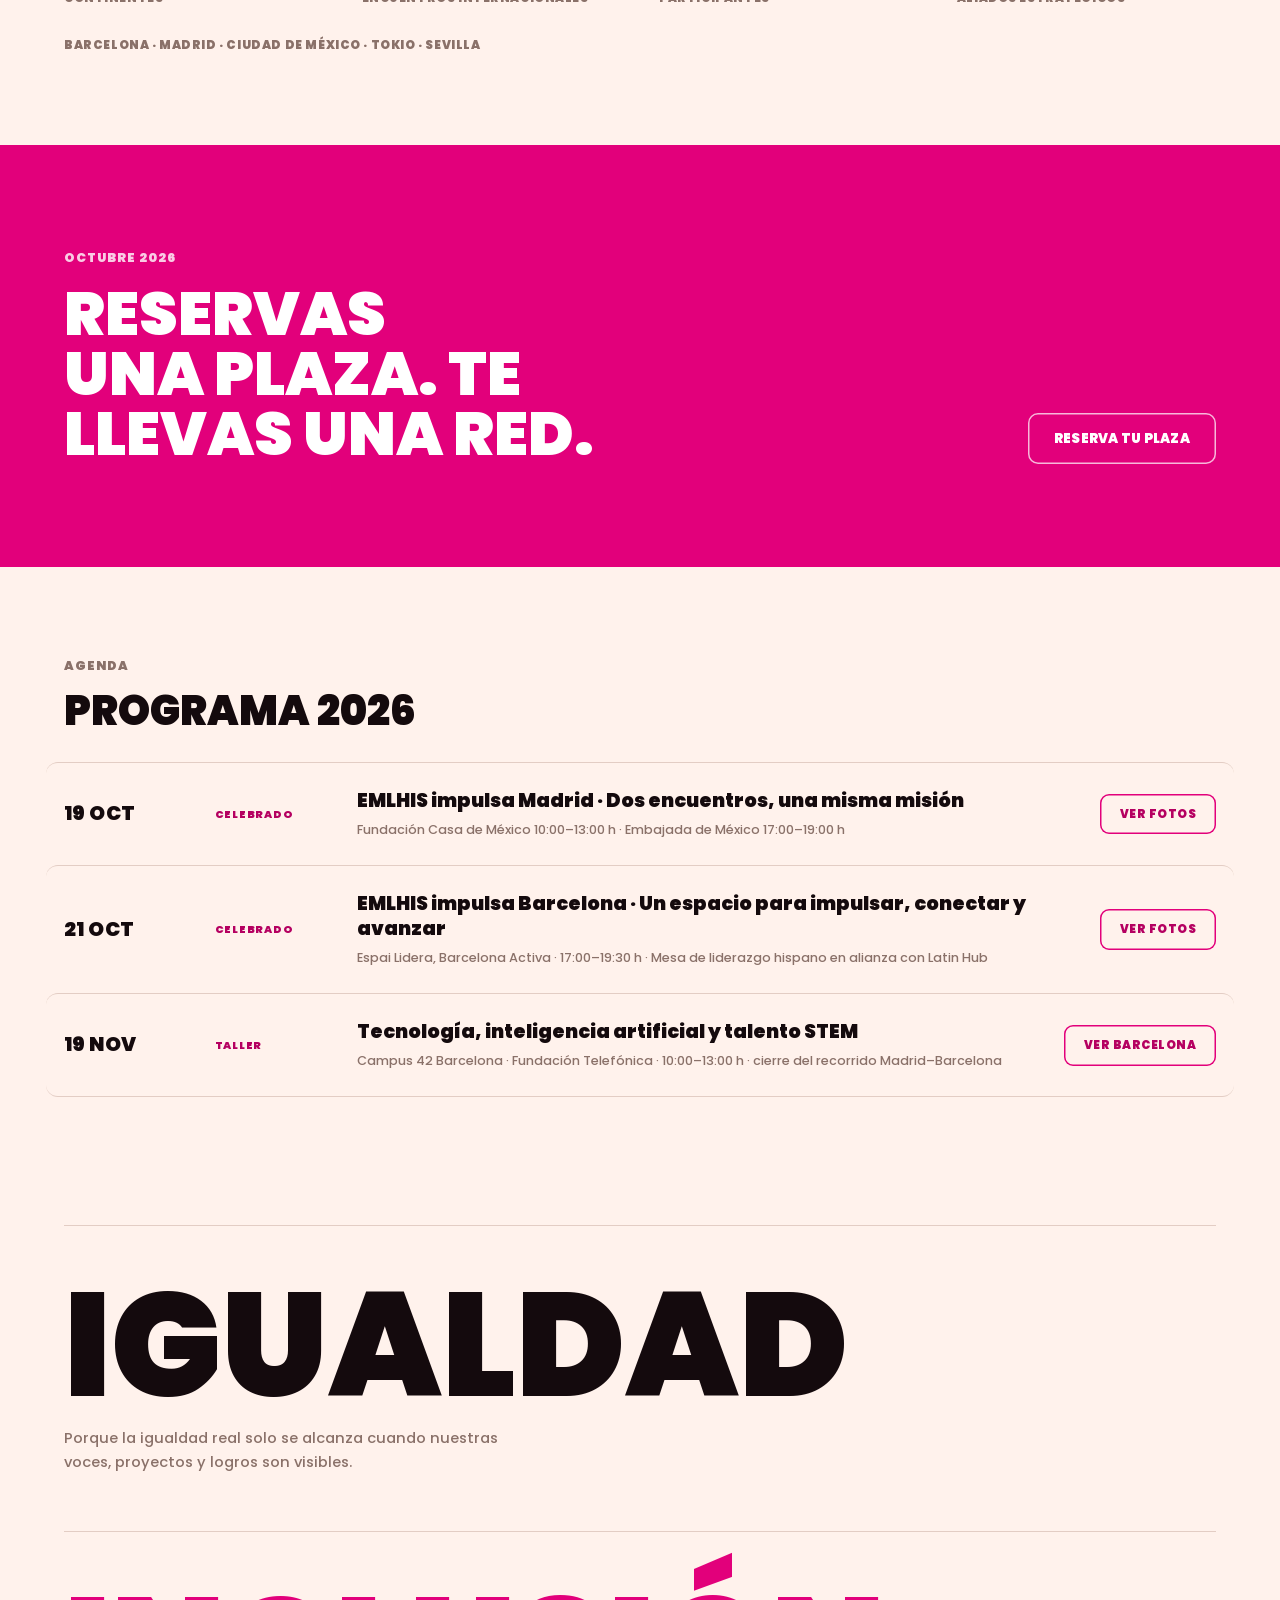
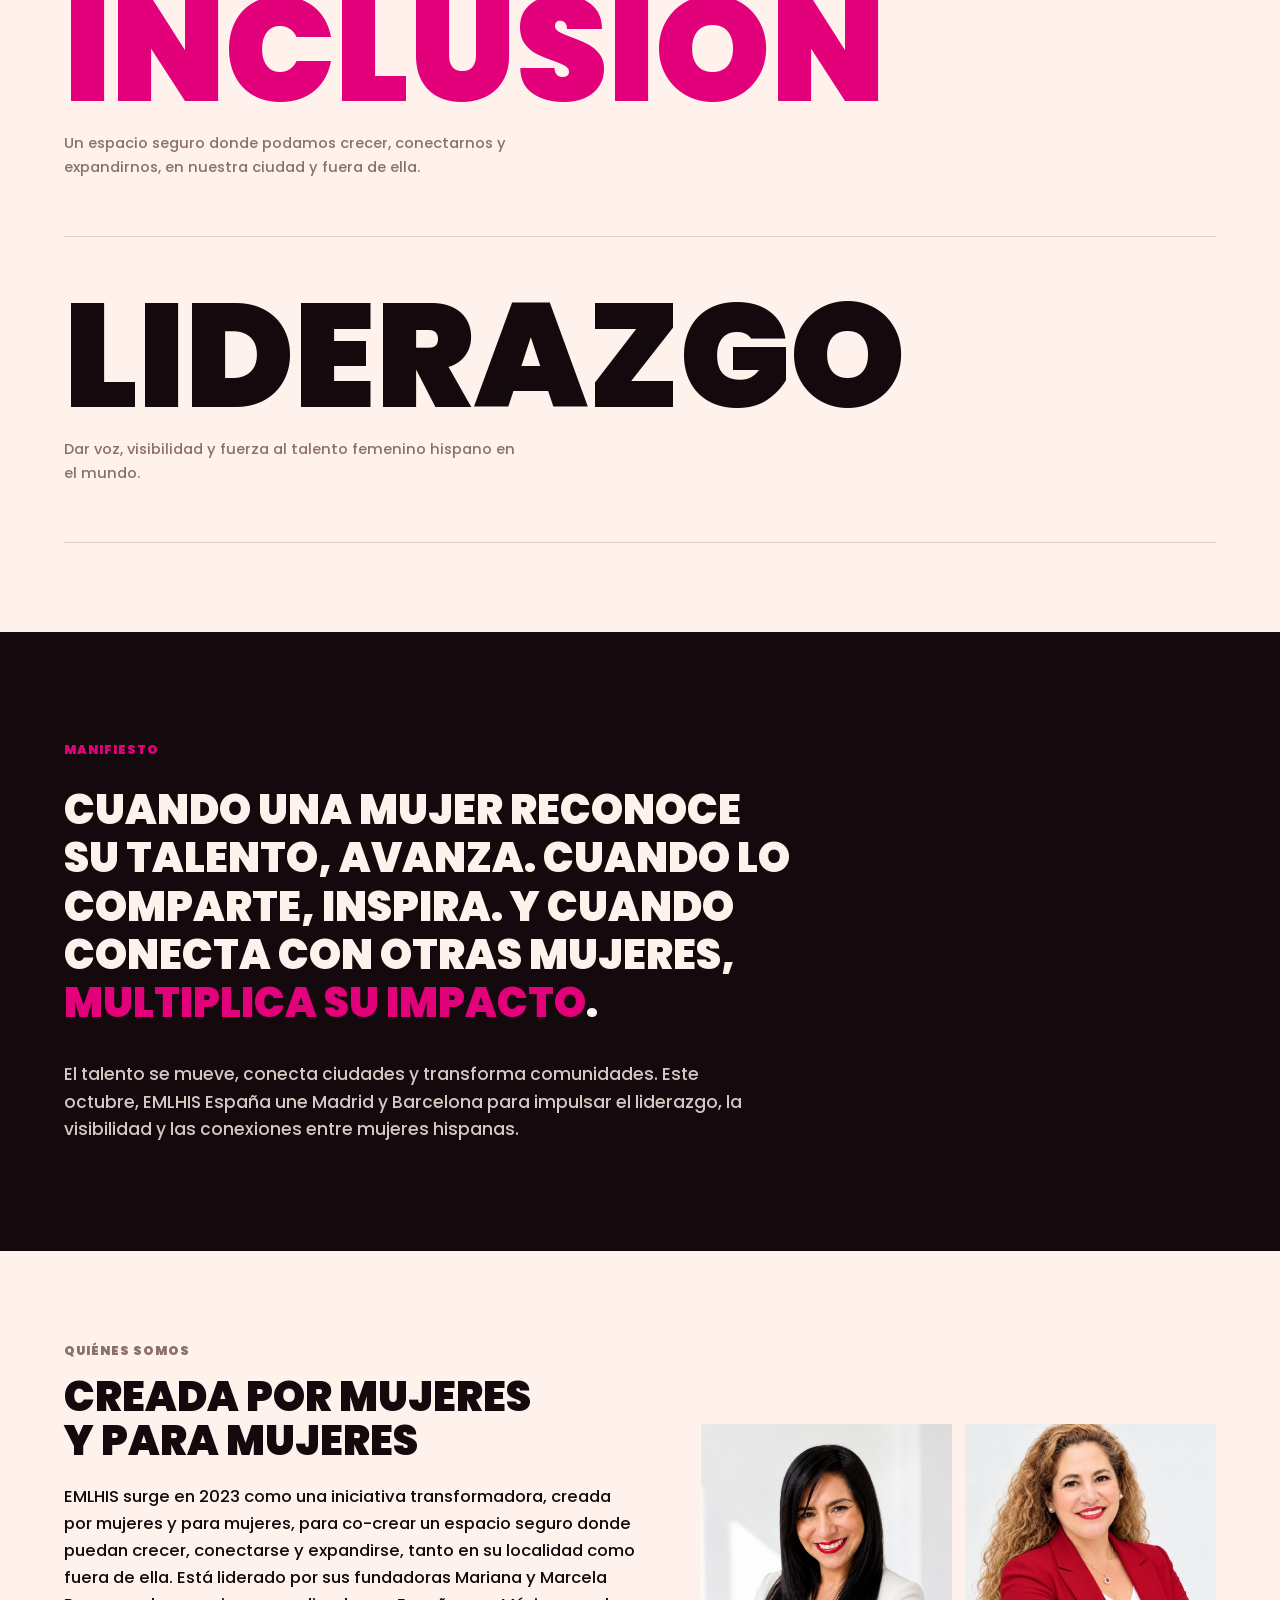
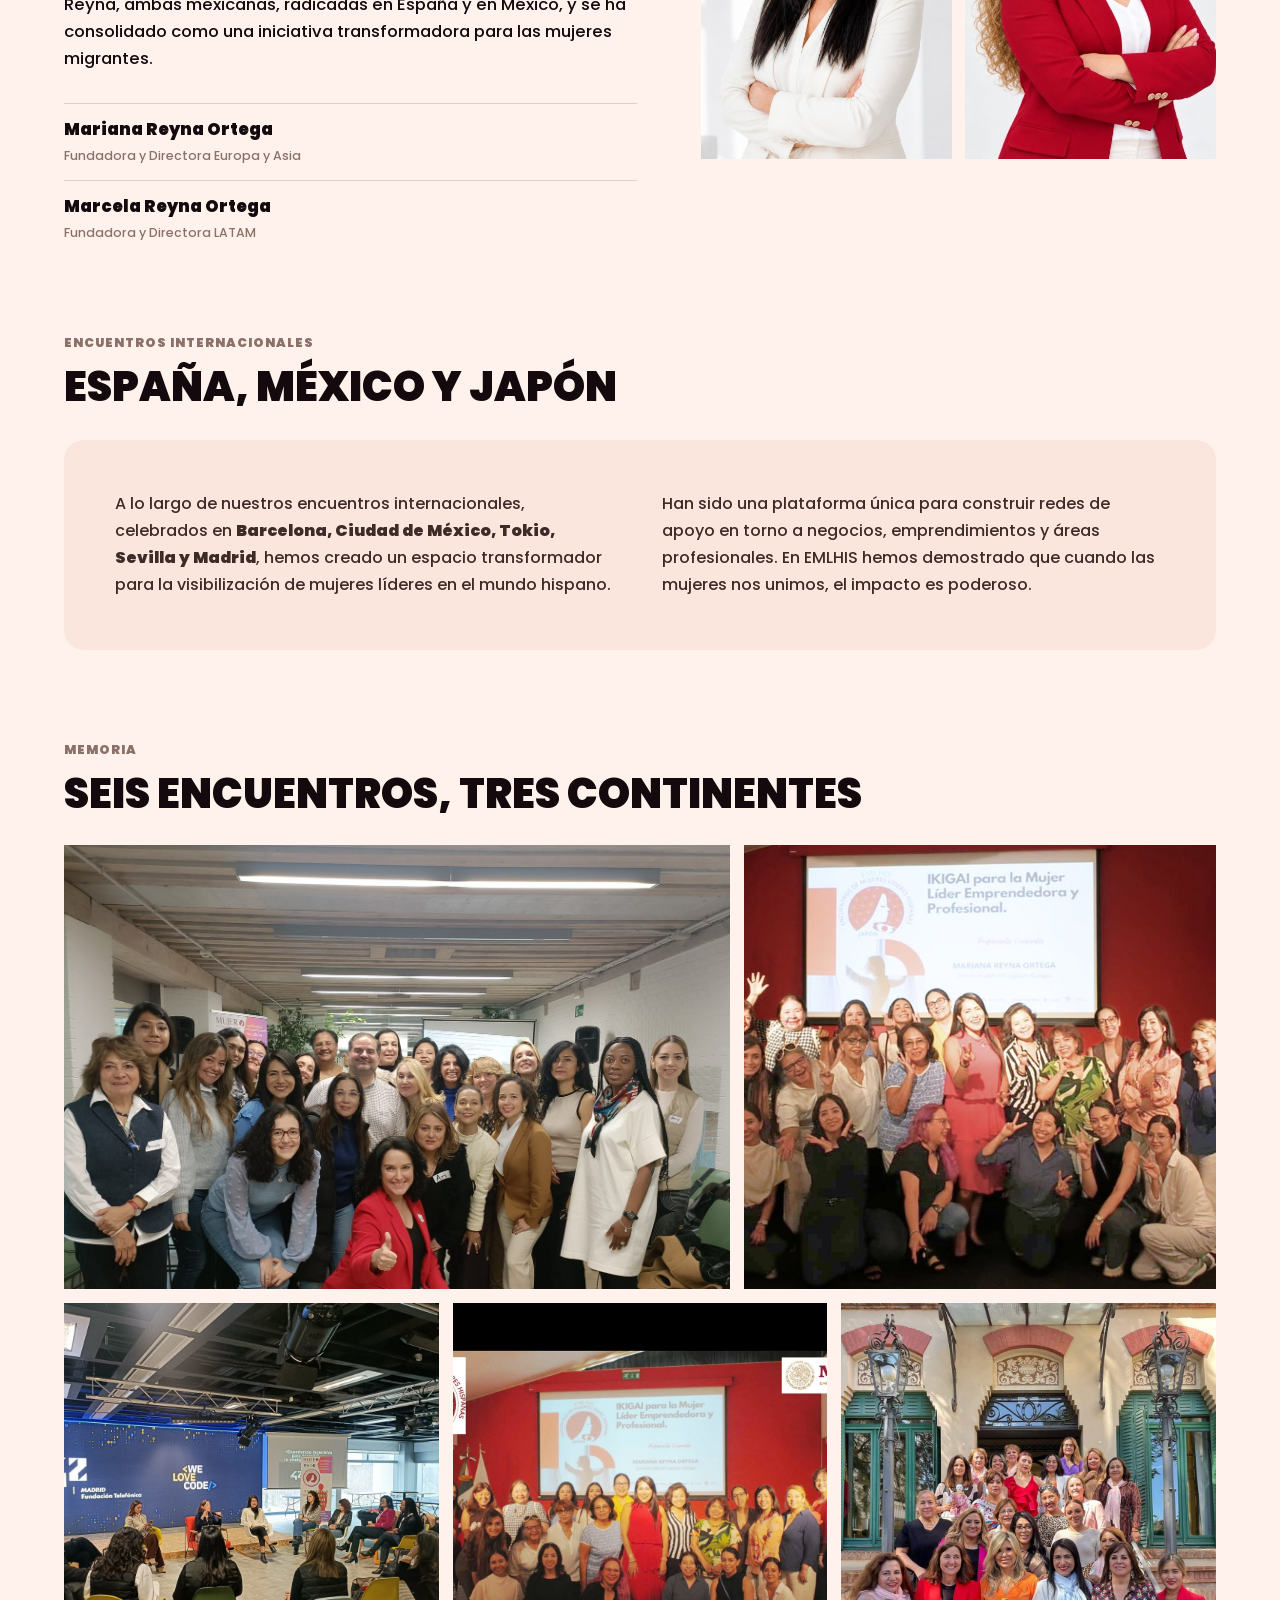
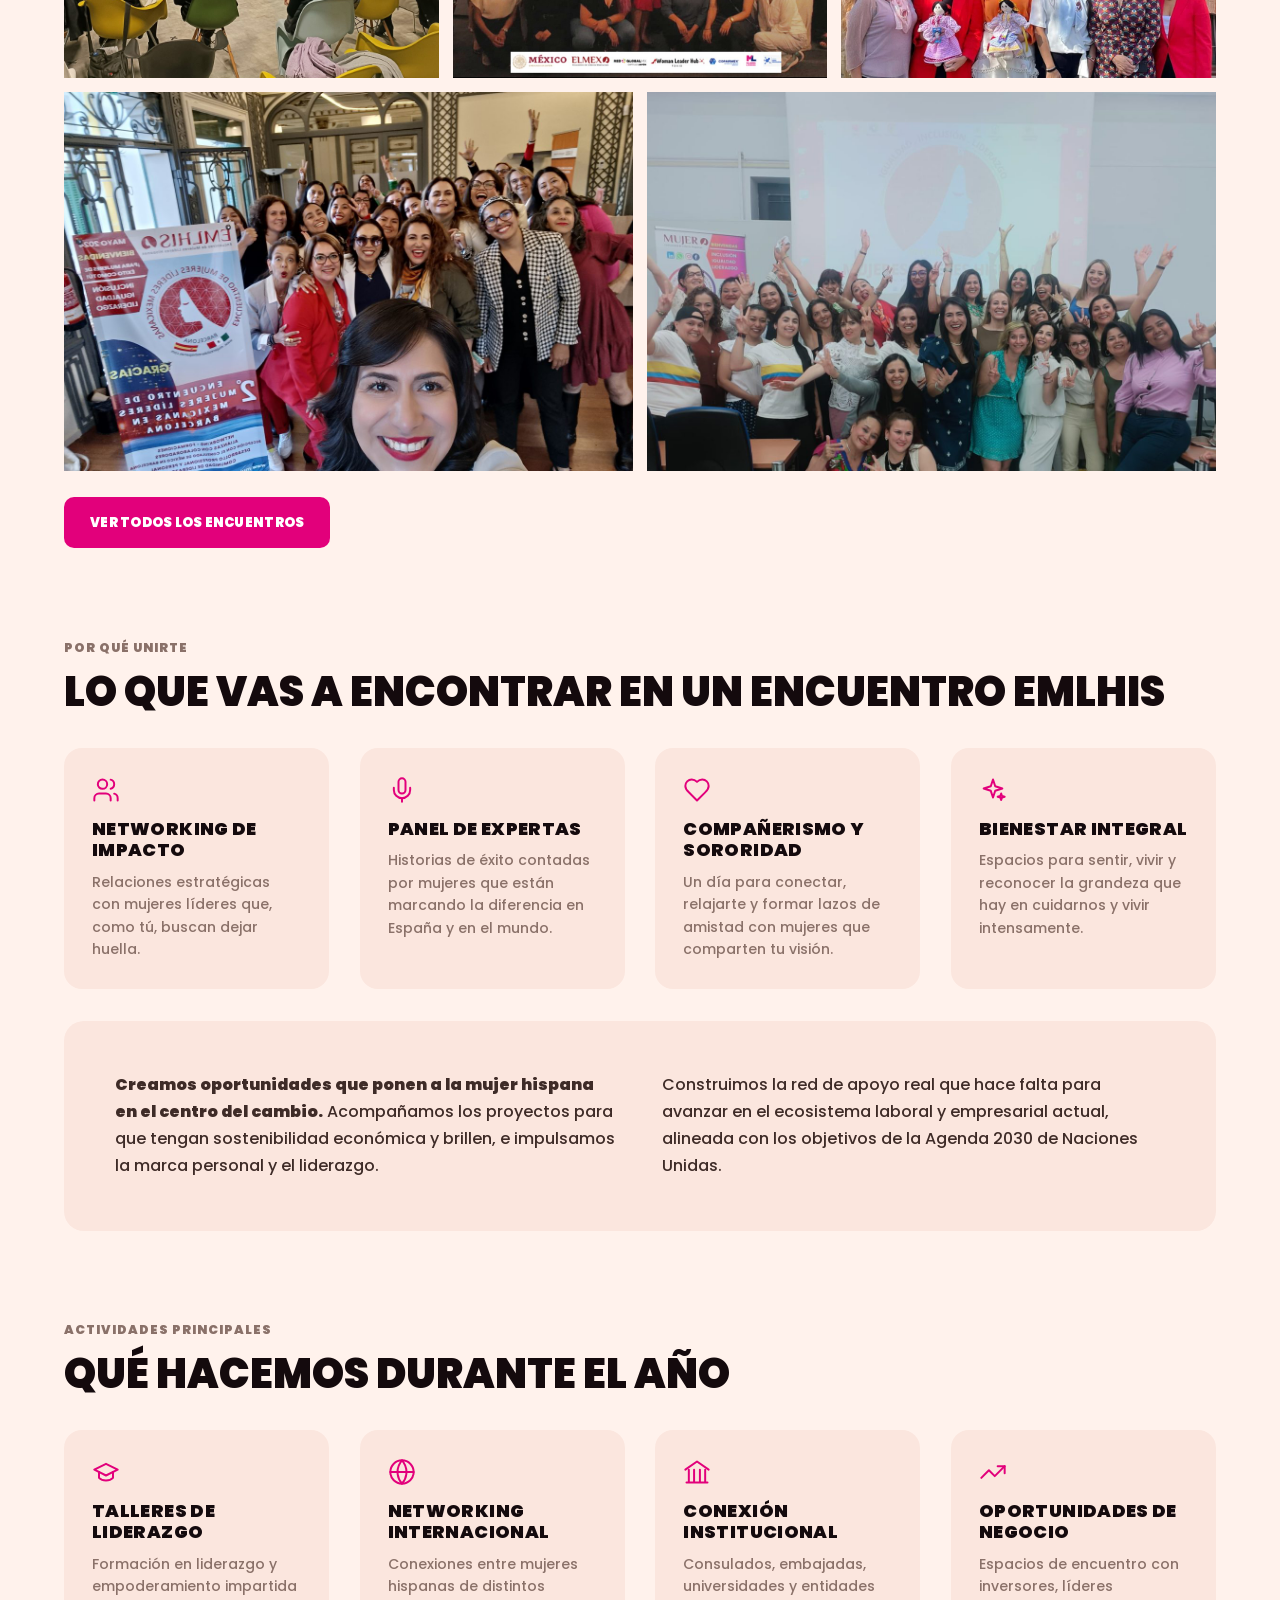
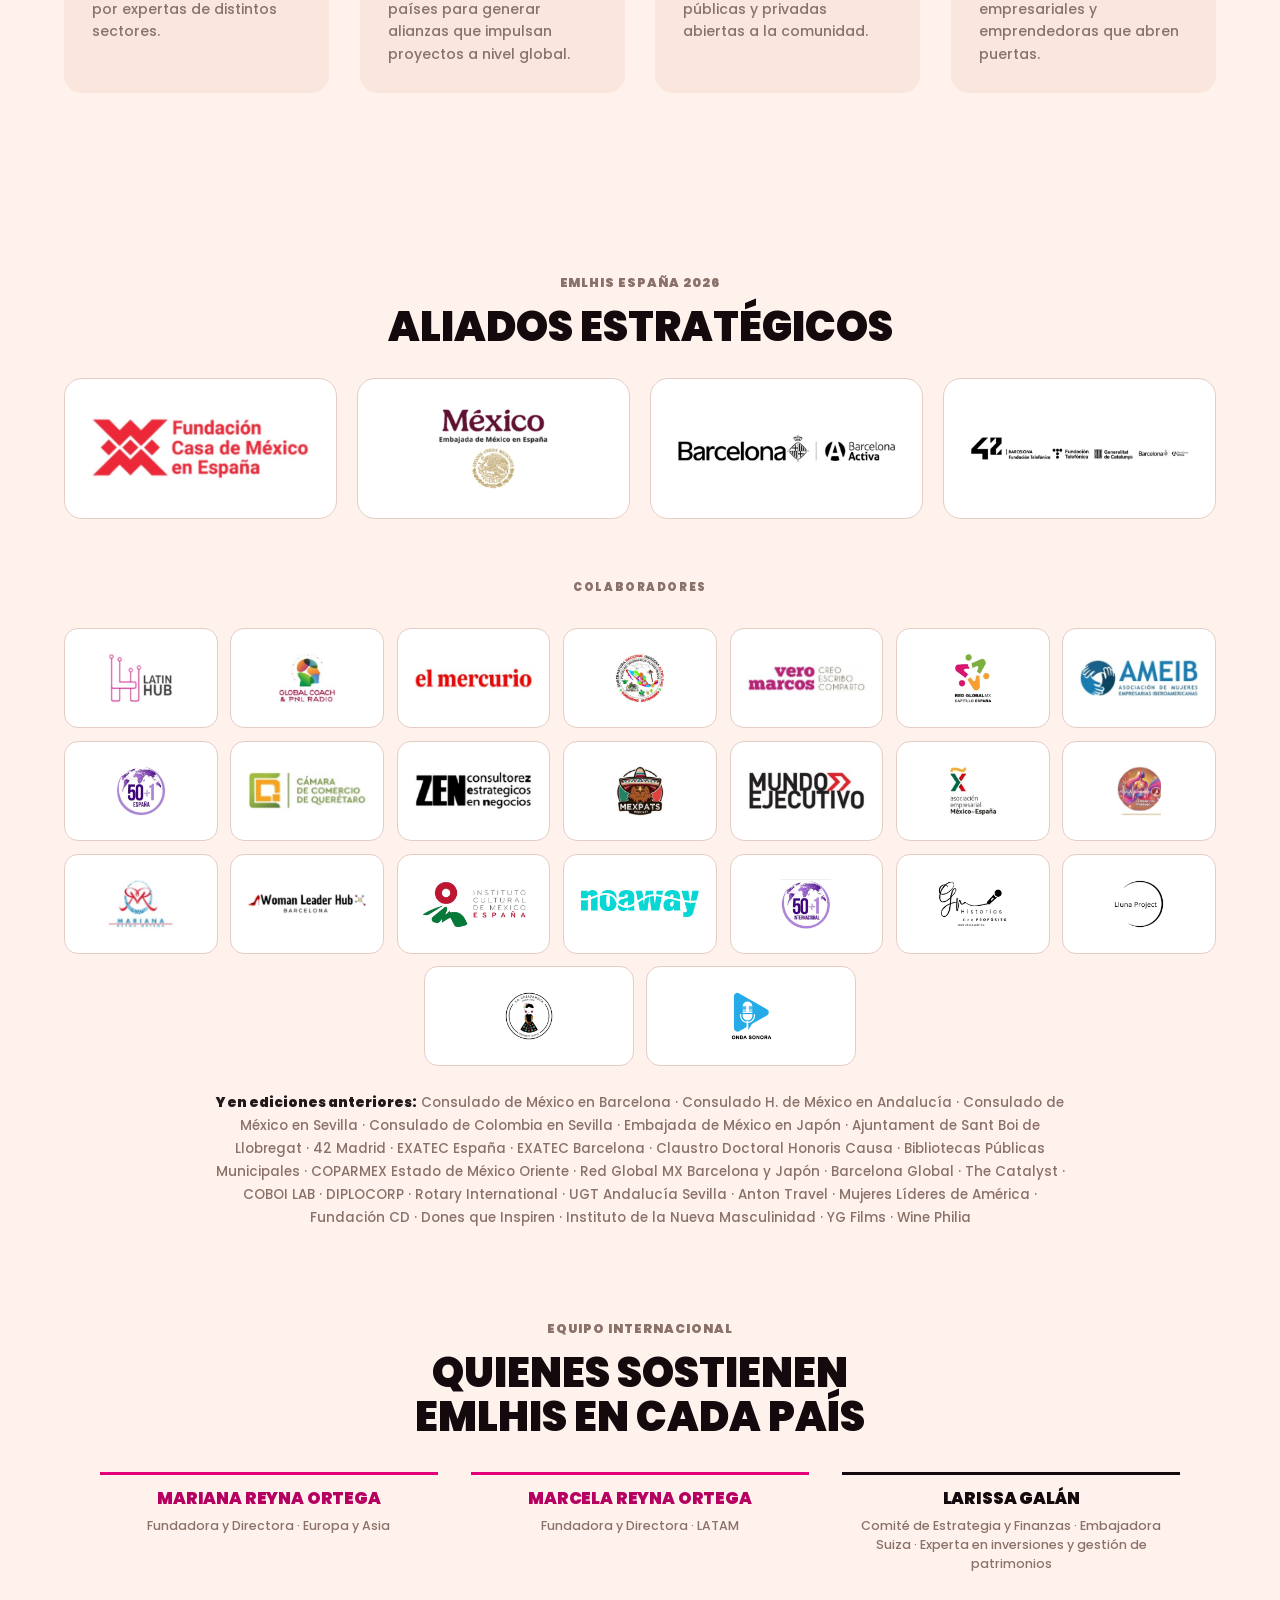
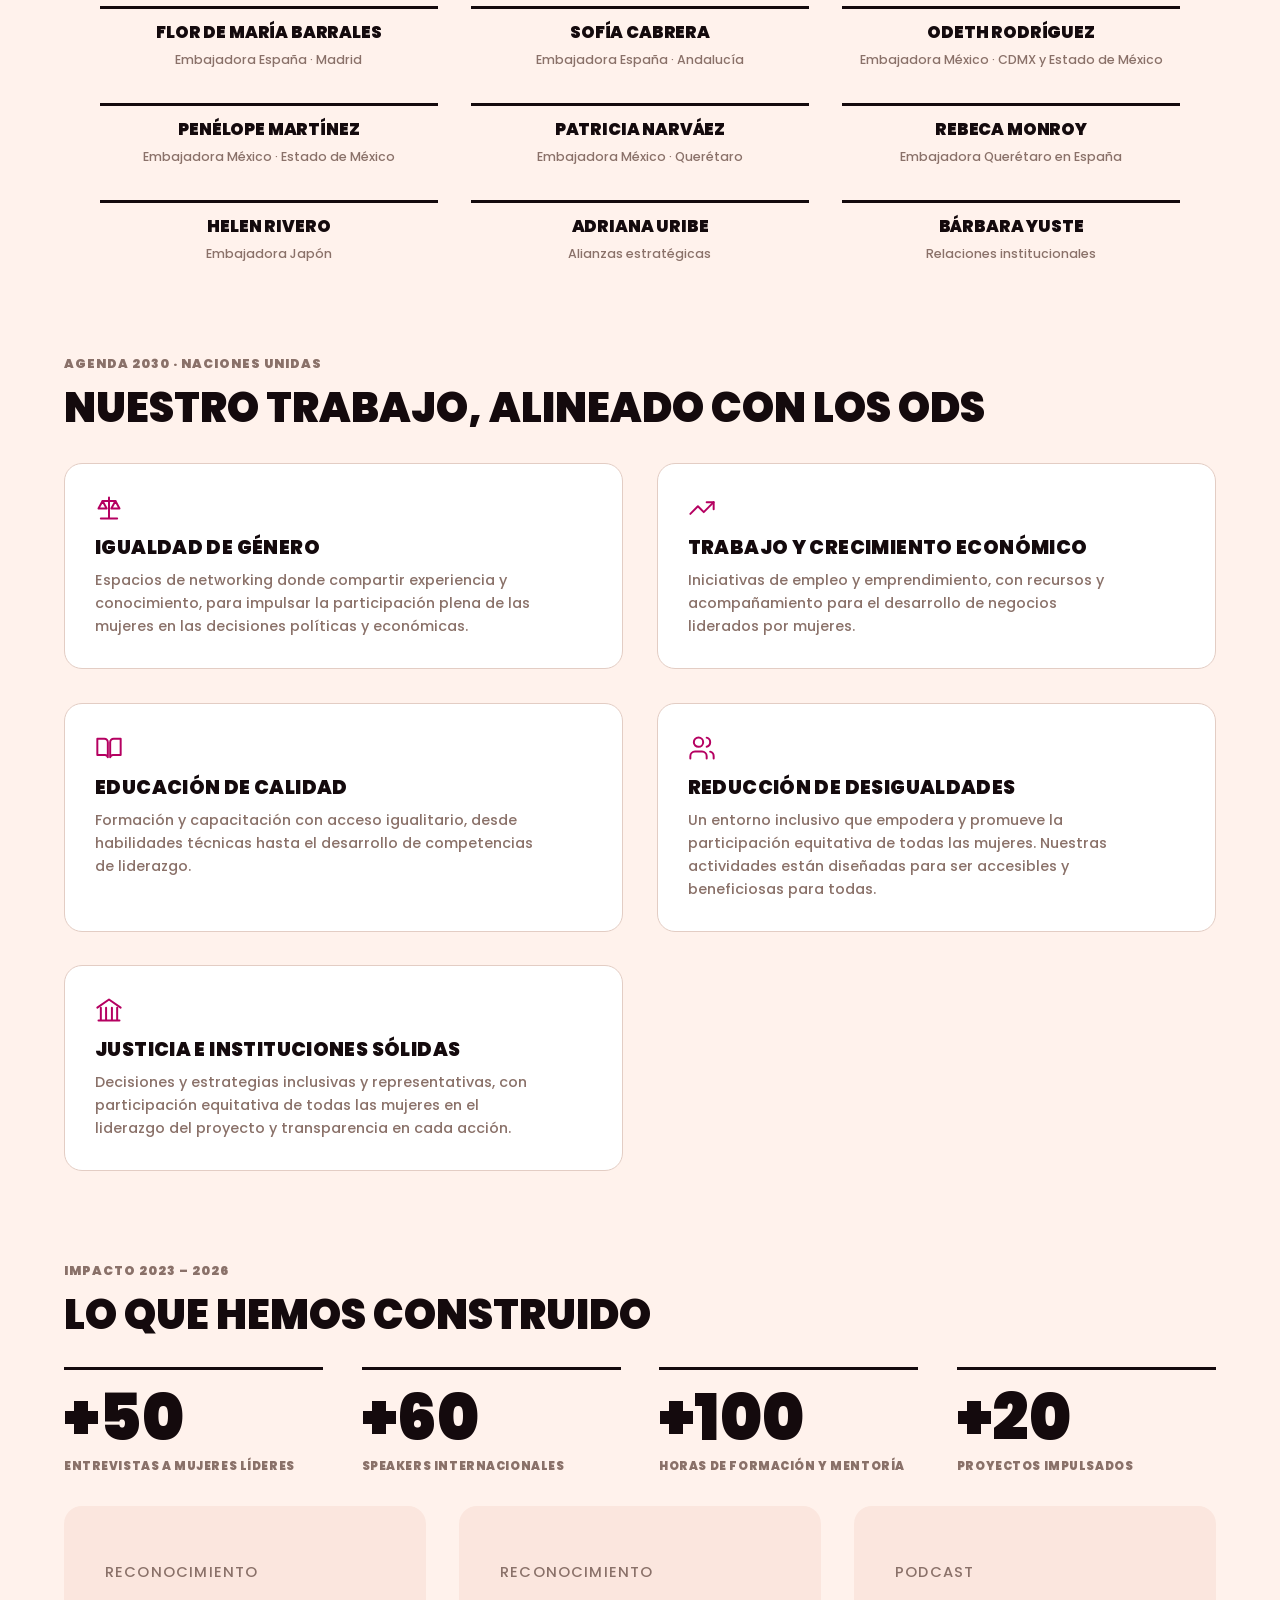
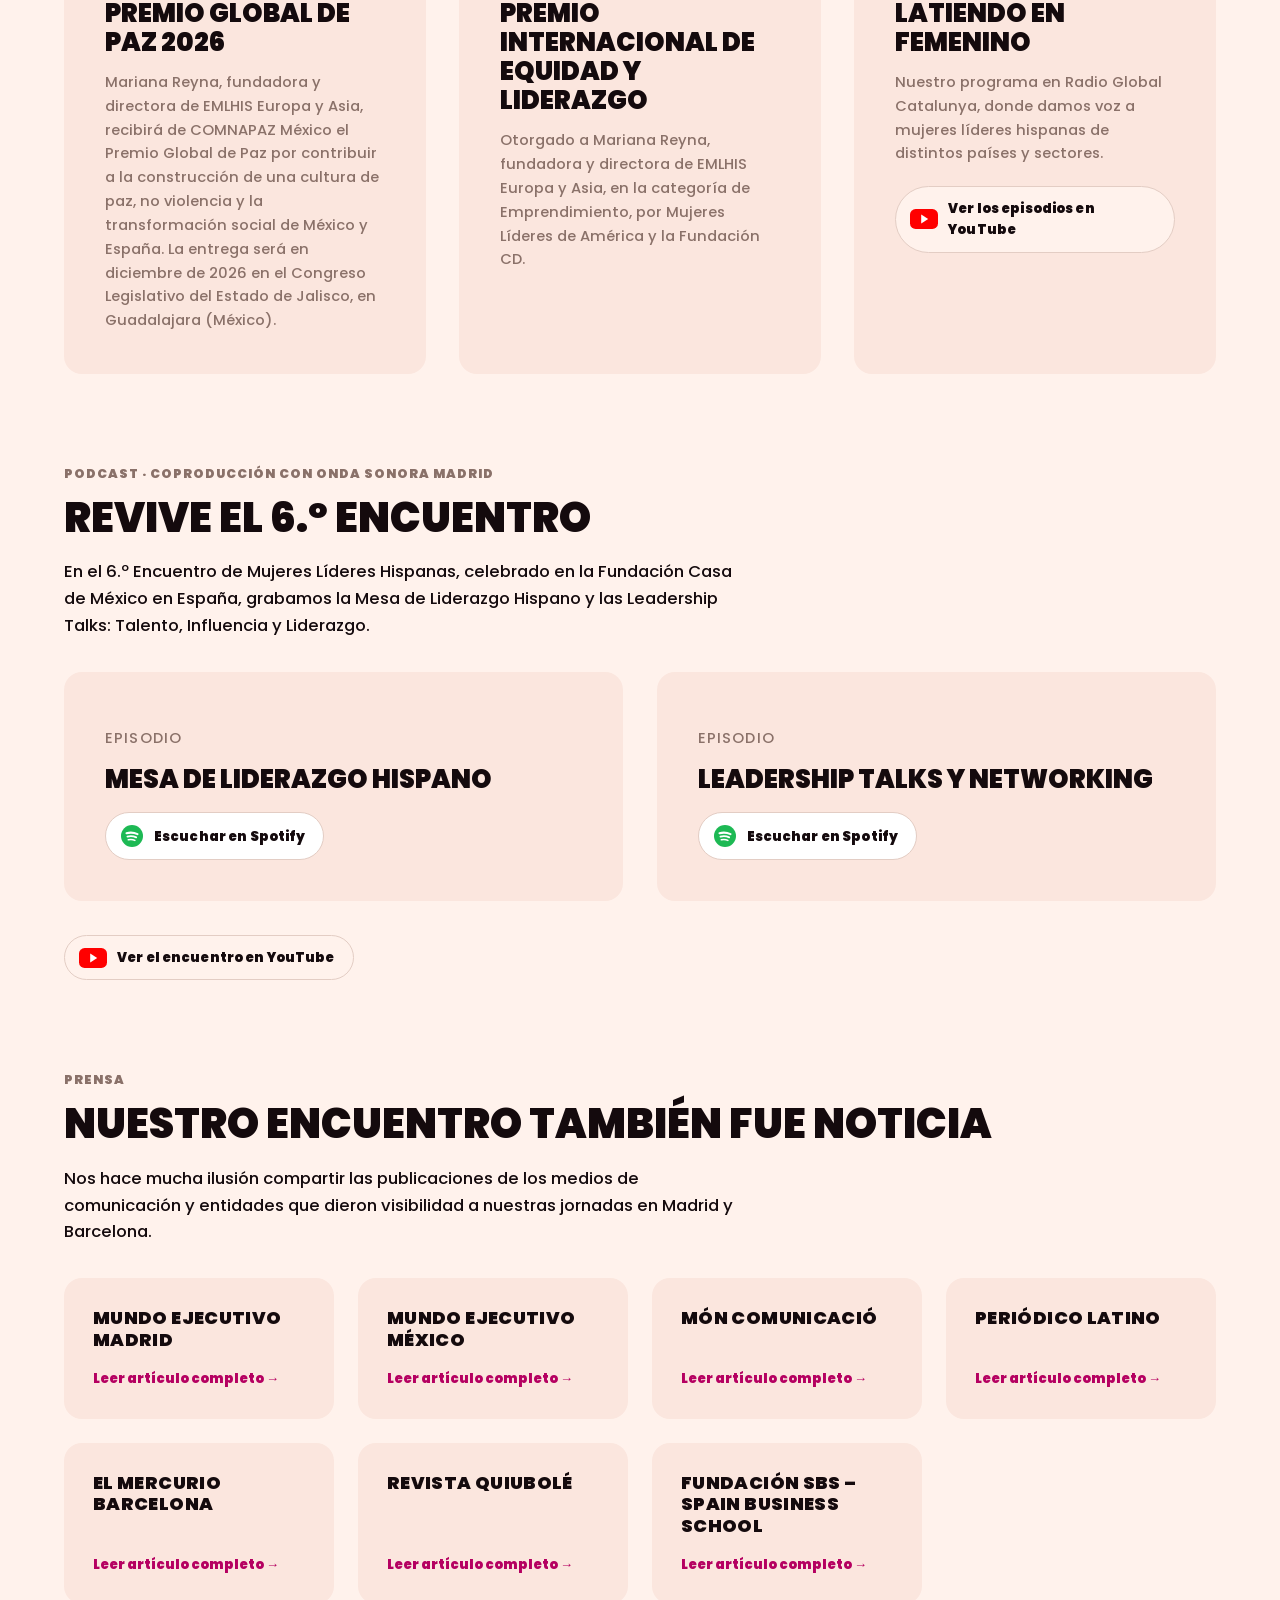
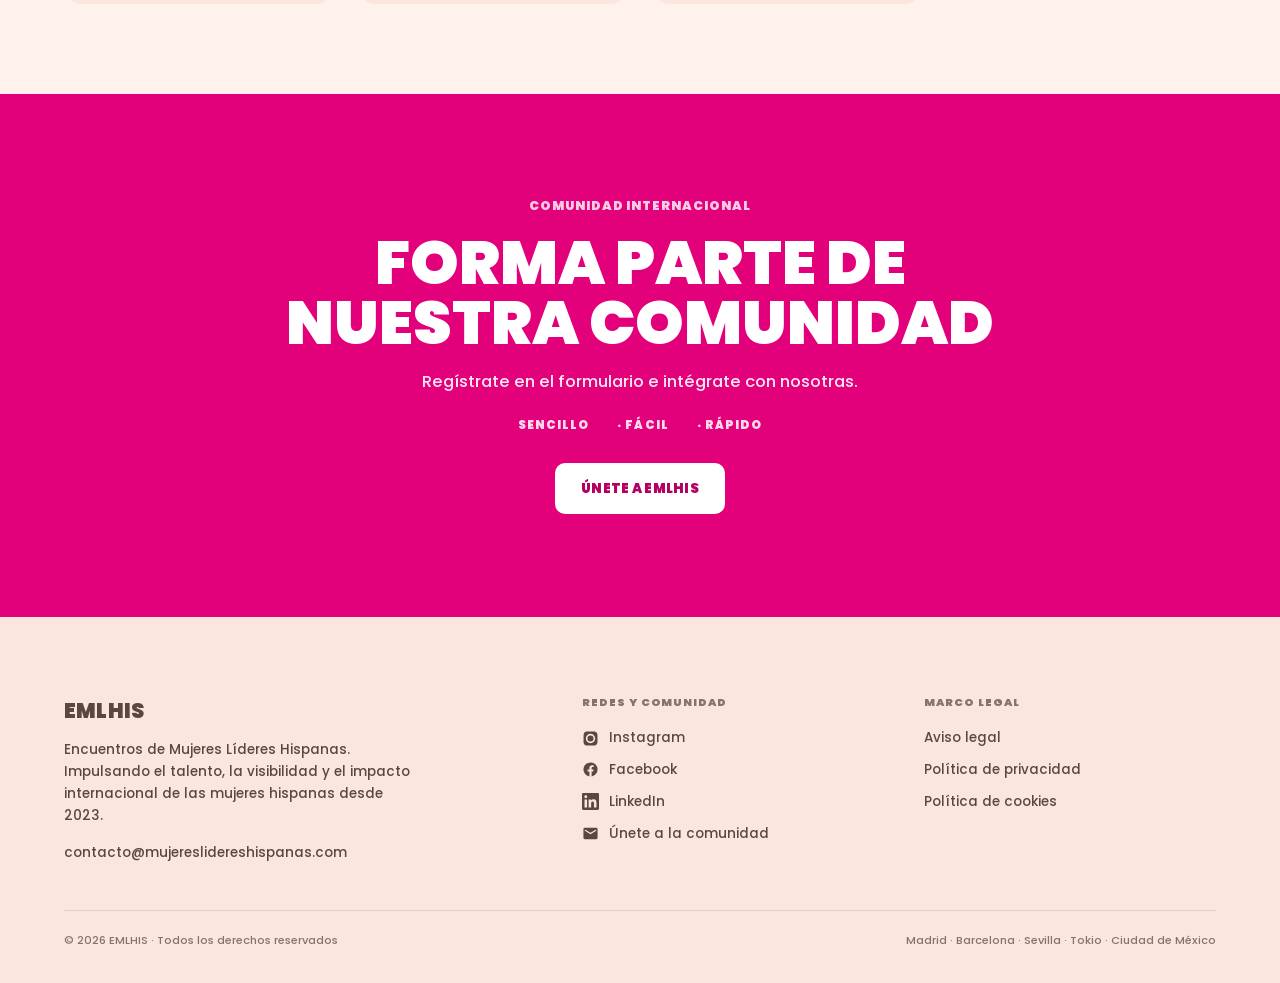
==== commit a83f0928: "página nueva de Encuentros La página nueva de “Encuentros”, con las fotos de Casa de México, la Emba" ====
--- a/index.html
+++ b/index.html
@@ -33,6 +33,7 @@
     <nav class="links">
       <a href="madrid/">Madrid</a>
       <a href="barcelona/">Barcelona</a>
+      <a href="encuentros/">Encuentros</a>
     </nav>
     <a class="btn" href="https://luma.com/calendar/cal-kecgkxtrnHeTKhY">Reserva tu plaza</a>
   </div>
@@ -93,20 +94,20 @@
     <p class="label q">Agenda</p>
     <h2 class="d3" style="margin:12px 0 30px">Programa 2026</h2>
 
-    <a class="ev" href="madrid/">
+    <a class="ev" href="encuentros/#madrid-2026">
       <span class="day">19 oct</span>
-      <span class="tag">Encuentro</span>
+      <span class="tag">Celebrado</span>
       <span><span class="tt">EMLHIS impulsa Madrid · Dos encuentros, una misma misión</span>
         <span class="vv">Fundación Casa de México 10:00–13:00 h · Embajada de México 17:00–19:00 h</span></span>
-      <span class="go">Ver Madrid</span>
+      <span class="go">Ver fotos</span>
     </a>
 
-    <a class="ev" href="barcelona/">
+    <a class="ev" href="encuentros/#barcelona-2026">
       <span class="day">21 oct</span>
-      <span class="tag">Encuentro</span>
+      <span class="tag">Celebrado</span>
       <span><span class="tt">EMLHIS impulsa Barcelona · Un espacio para impulsar, conectar y avanzar</span>
         <span class="vv">Espai Lidera, Barcelona Activa · 17:00–19:30 h · Mesa de liderazgo hispano en alianza con Latin Hub</span></span>
-      <span class="go">Ver Barcelona</span>
+      <span class="go">Ver fotos</span>
     </a>
 
     <a class="ev" href="barcelona/">
@@ -174,7 +175,7 @@
 
   <section class="pad" id="memoria" style="padding-top:0">
     <p class="label q">Memoria</p>
-    <h2 class="d3" style="margin-top:12px">Cinco encuentros, tres continentes</h2>
+    <h2 class="d3" style="margin-top:12px">Seis encuentros, tres continentes</h2>
     <div class="grid">
       <img class="ga" src="img/g1.jpg" alt="Encuentro de Mujeres Líderes Hispanas, fotografía de grupo">
       <img class="gb" src="img/g2.jpg" alt="Encuentro EMLHIS en Tokio, Japón">
@@ -184,17 +185,7 @@
       <img class="gd" src="img/g6.jpg" alt="Jornada formativa de EMLHIS">
       <img class="gd" src="img/g7.jpg" alt="Participantes celebrando al cierre de un encuentro EMLHIS">
     </div>
-    <p class="subhead" style="text-align:left">6.º Encuentro · Madrid 2026</p>
-    <div class="grid">
-      <img class="ga" src="img/e2026-1.jpg" alt="Participantes del 6.º Encuentro de Mujeres Líderes Hispanas celebrando con el público" loading="lazy">
-      <img class="gb" src="img/e2026-2.jpg" alt="Mesa de Liderazgo Hispano del 6.º Encuentro EMLHIS" loading="lazy">
-      <img class="gc" src="img/e2026-3.jpg" alt="Intervención en el atril de la Fundación Casa de México en España" loading="lazy">
-      <img class="gc" src="img/e2026-4.jpg" alt="Presentación de libro en el Instituto Cultural de México en España" loading="lazy">
-      <img class="gc" src="img/e2026-5.jpg" alt="Ponentes del 6.º Encuentro EMLHIS, foto de grupo en el escenario" loading="lazy">
-      <img class="gd" src="img/e2026-6.jpg" alt="Participantes del 6.º Encuentro EMLHIS en el escenario" loading="lazy">
-      <img class="gd" src="img/e2026-7.jpg" alt="Público asistente a la Mesa de Liderazgo Hispano" loading="lazy">
-    </div>
-    <p class="credito">Fotografía: Rosa Ruiz Photography</p>
+    <div class="acts ver-mas"><a class="btn" href="encuentros/">Ver todos los encuentros</a></div>
   </section>
 
   <section class="pad" id="razones" style="padding-top:0">
@@ -342,7 +333,12 @@
       <div><b data-to="100" data-pre="+">+100</b><small>Horas de formación y mentoría</small></div>
       <div><b data-to="20" data-pre="+">+20</b><small>Proyectos impulsados</small></div>
     </div>
-    <div class="duo">
+    <div class="duo tres">
+      <article>
+        <p class="label">Reconocimiento</p>
+        <h3>Premio Global de Paz 2026</h3>
+        <p>Mariana Reyna, fundadora y directora de EMLHIS Europa y Asia, recibirá de COMNAPAZ México el Premio Global de Paz por contribuir a la construcción de una cultura de paz, no violencia y la transformación social de México y España. La entrega será en diciembre de 2026 en el Congreso Legislativo del Estado de Jalisco, en Guadalajara (México).</p>
+      </article>
       <article>
         <p class="label">Reconocimiento</p>
         <h3>Premio Internacional de Equidad y Liderazgo</h3>
--- a/styles.css
+++ b/styles.css
@@ -386,9 +386,9 @@
 .mesa{margin-top:38px}
 section[id]{scroll-margin-top:92px}
 .mesa + .mesa{margin-top:52px}
-.mesa .sede-m{font-size:.78rem;font-weight:900;text-transform:uppercase;letter-spacing:.13em;
+.mesa .sede-m,.ed .sede-m{font-size:.78rem;font-weight:900;text-transform:uppercase;letter-spacing:.13em;
   color:var(--rosa-d);display:flex;flex-wrap:wrap;align-items:baseline;gap:10px}
-.mesa .sede-m span{color:var(--apagado);font-weight:500;letter-spacing:.04em;text-transform:none}
+.mesa .sede-m span,.ed .sede-m span{color:var(--apagado);font-weight:500;letter-spacing:.04em;text-transform:none}
 .panel{display:flex;flex-wrap:wrap;justify-content:center;gap:clamp(18px,2.4vw,34px);
   margin-top:26px;max-width:832px;margin-inline:auto}
 .panel article{flex:0 1 172px;text-align:center}
@@ -488,3 +488,14 @@
 .prensa a:hover{border-color:var(--rosa);background:#fff}
 @media(max-width:560px){.prensa{gap:10px}.prensa a{min-height:0;gap:10px;padding:18px 20px}}
 .credito{margin-top:12px;font-size:.72rem;font-weight:500;color:var(--apagado)}
+
+/* ── Encuentros: memoria por edición ───────────────────────────── */
+.ed{margin-top:clamp(36px,4.6vw,64px)}
+.ed h3{font-size:clamp(1.1rem,1.8vw,1.5rem);font-weight:900;margin:10px 0 0}
+.mas{columns:3 260px;column-gap:clamp(8px,1.1vw,14px);margin-top:22px}
+.mas img{display:block;width:100%;height:auto;margin:0 0 clamp(8px,1.1vw,14px);border-radius:4px;break-inside:avoid}
+.ed.proximo{background:var(--crema-2);border-radius:20px;padding:clamp(24px,3.2vw,44px)}
+.ed .yt{margin-right:10px}
+.duo.tres{grid-template-columns:repeat(3,1fr)}
+@media(max-width:1000px){.duo.tres{grid-template-columns:1fr}}
+.ver-mas{margin-top:26px}
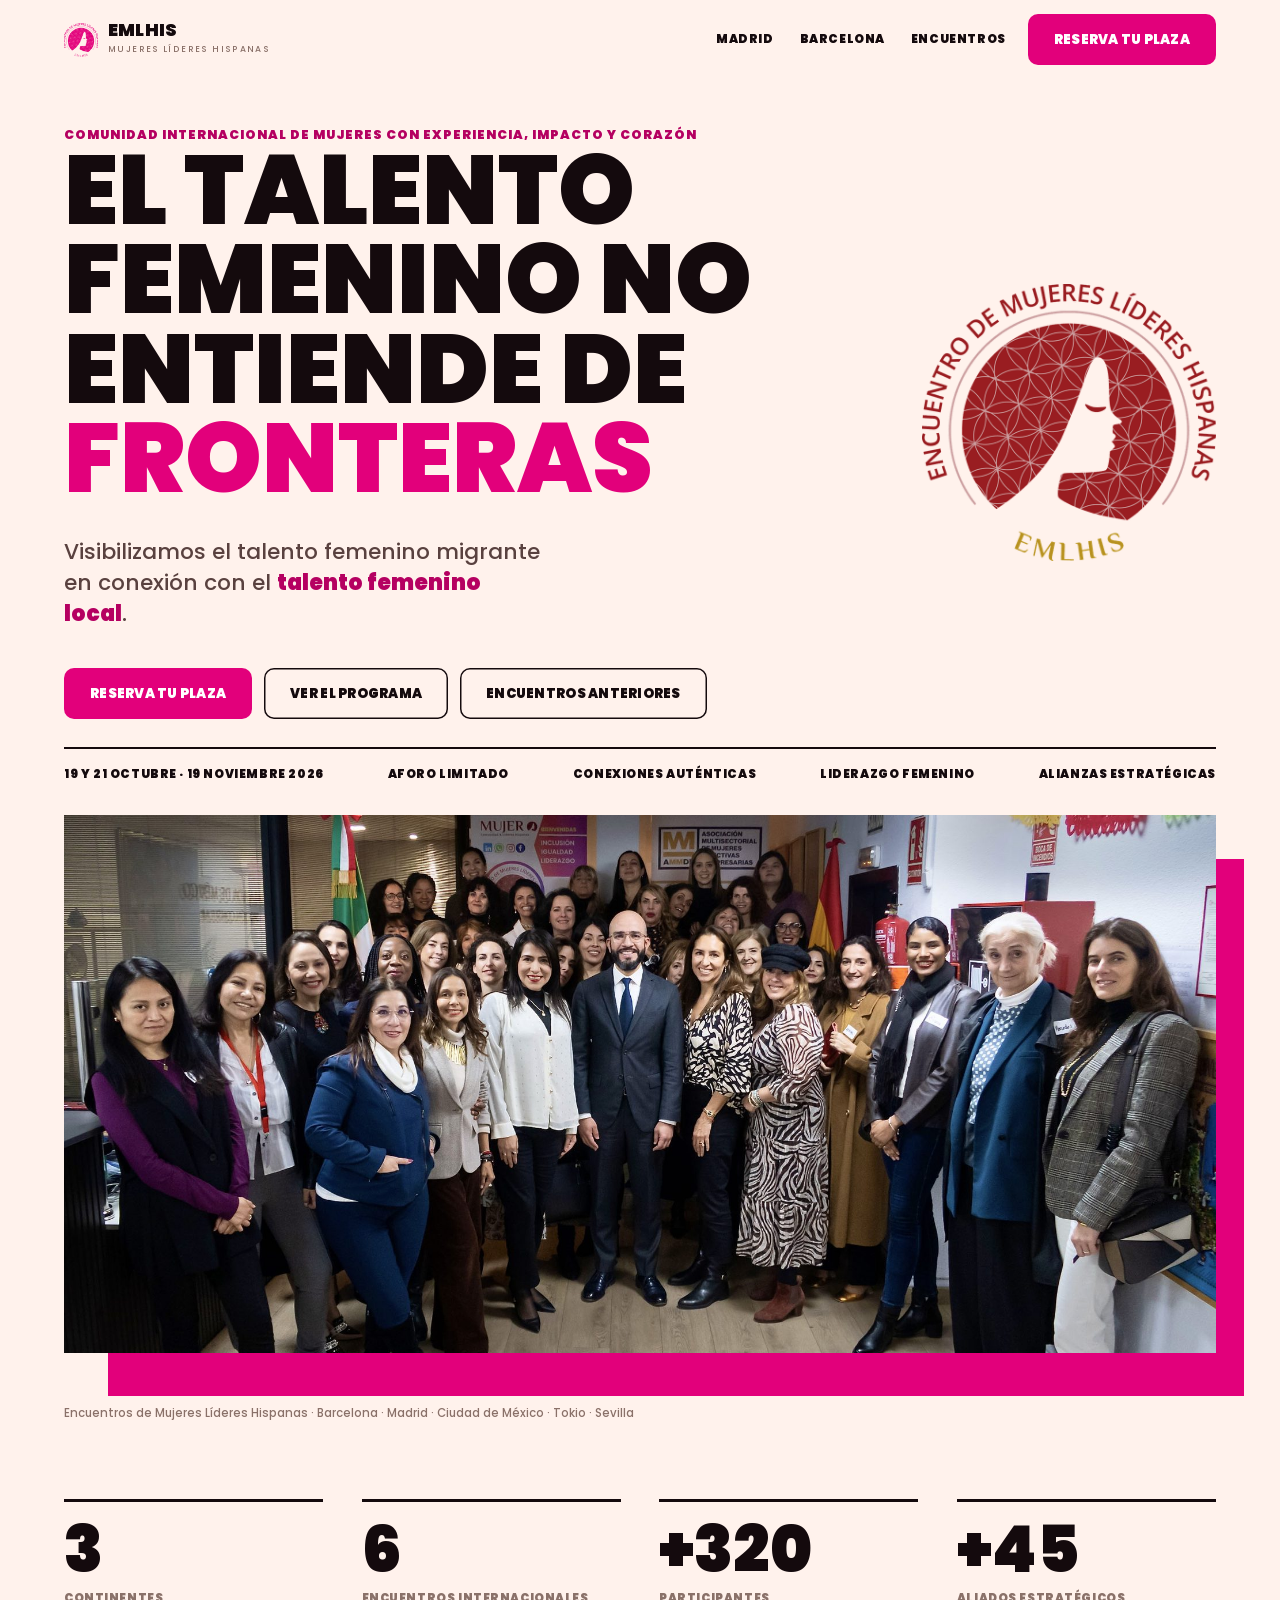
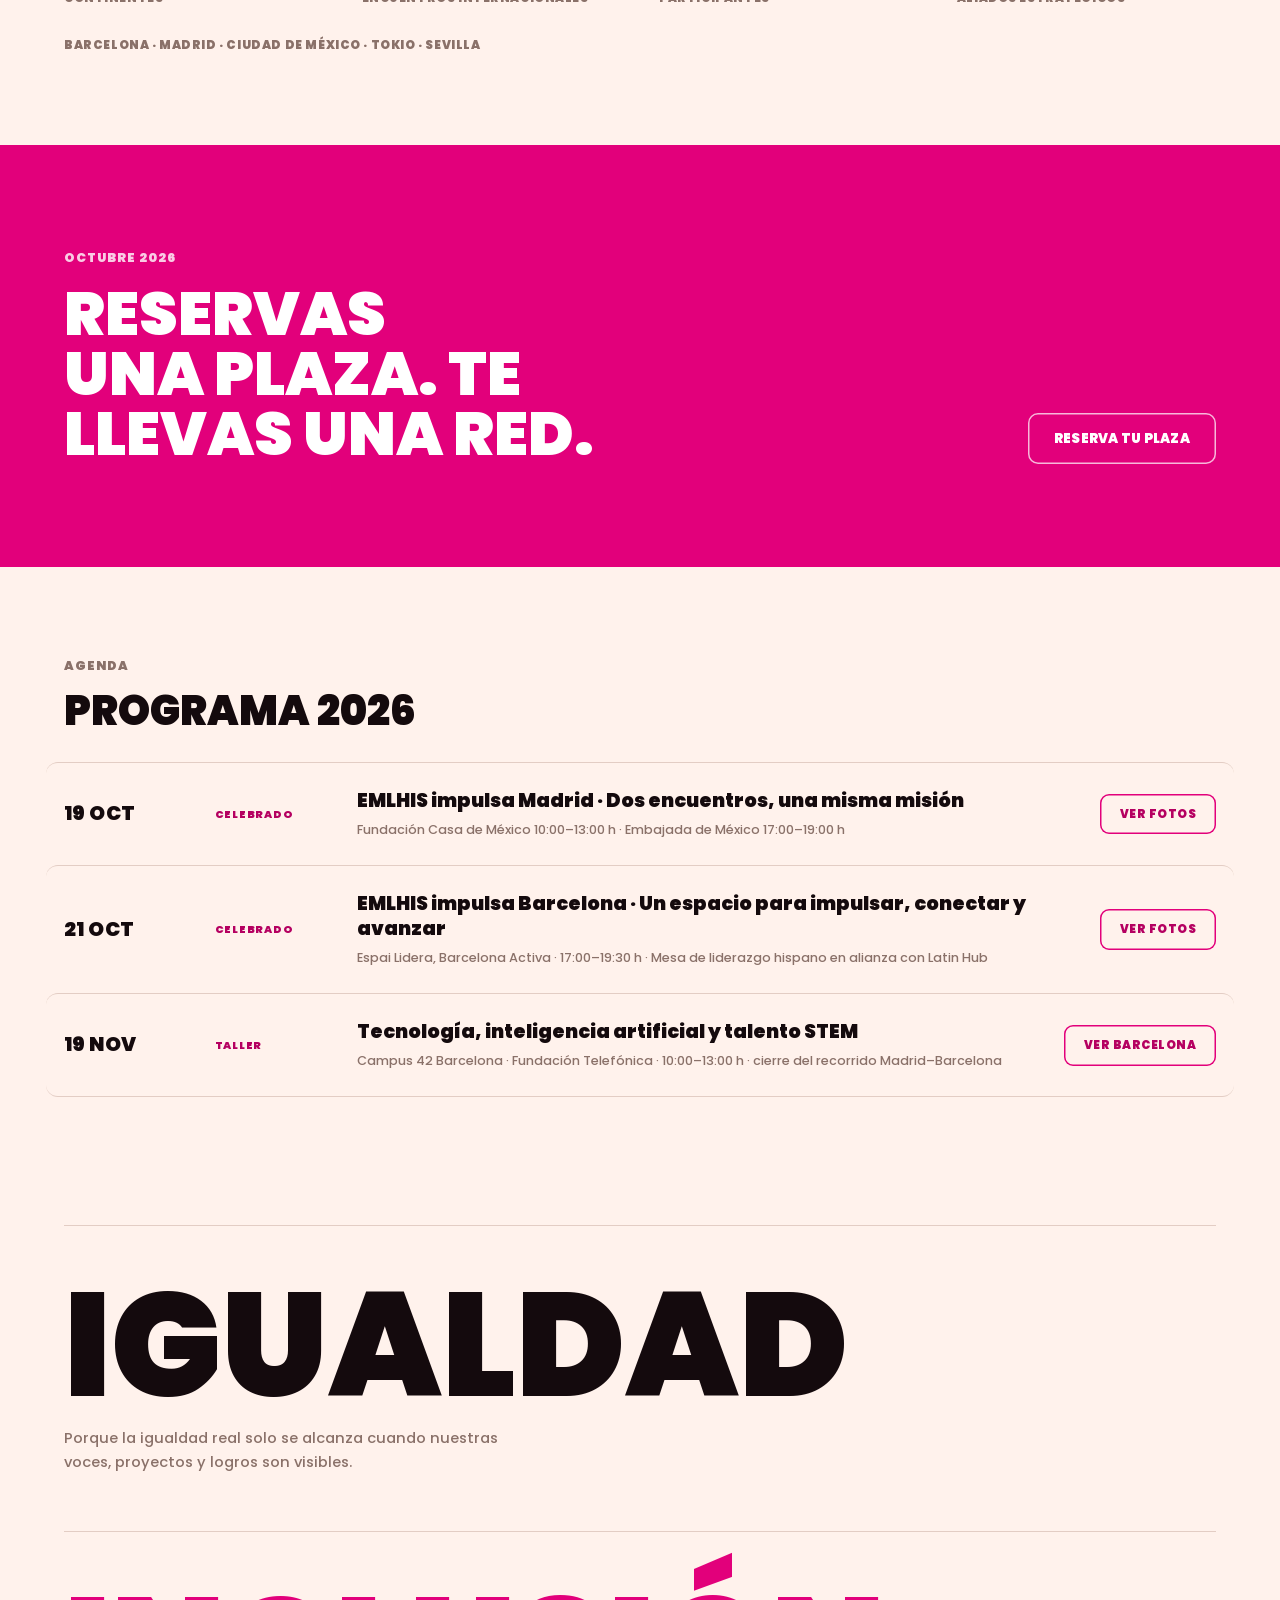
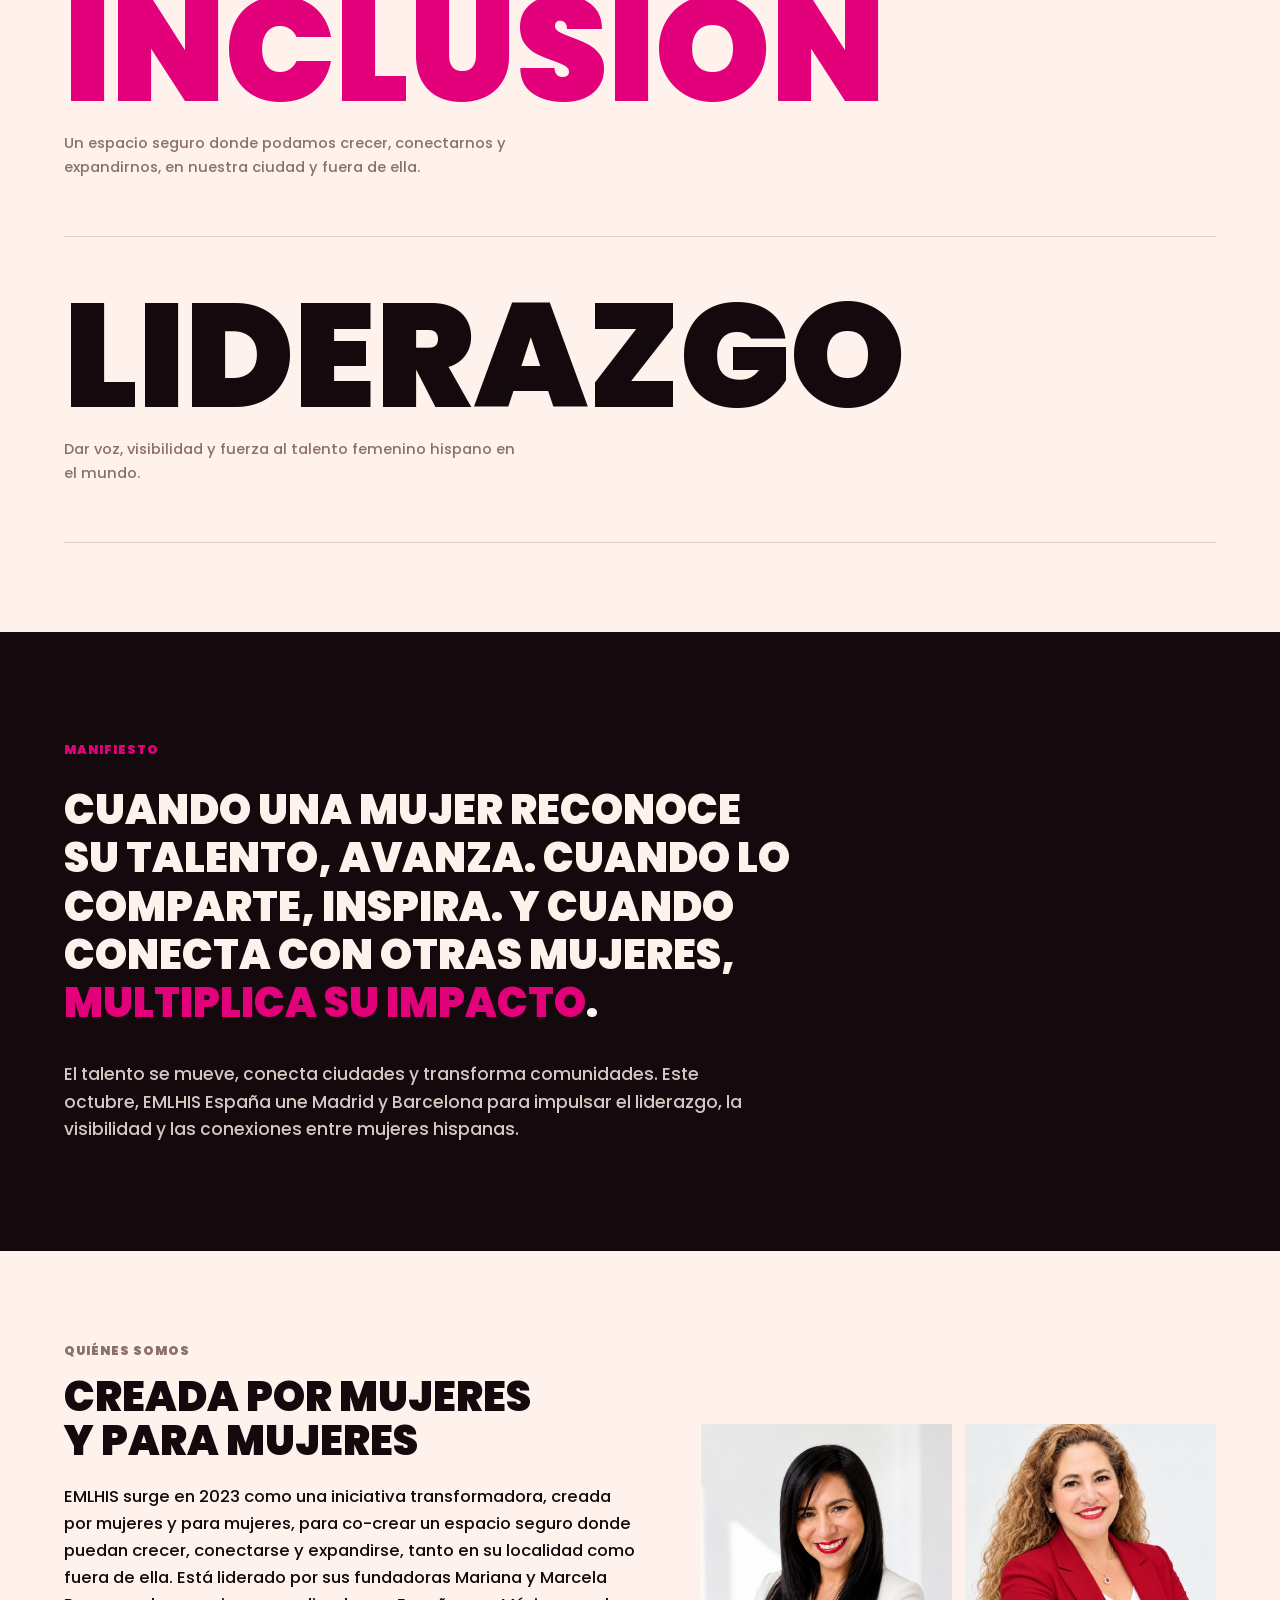
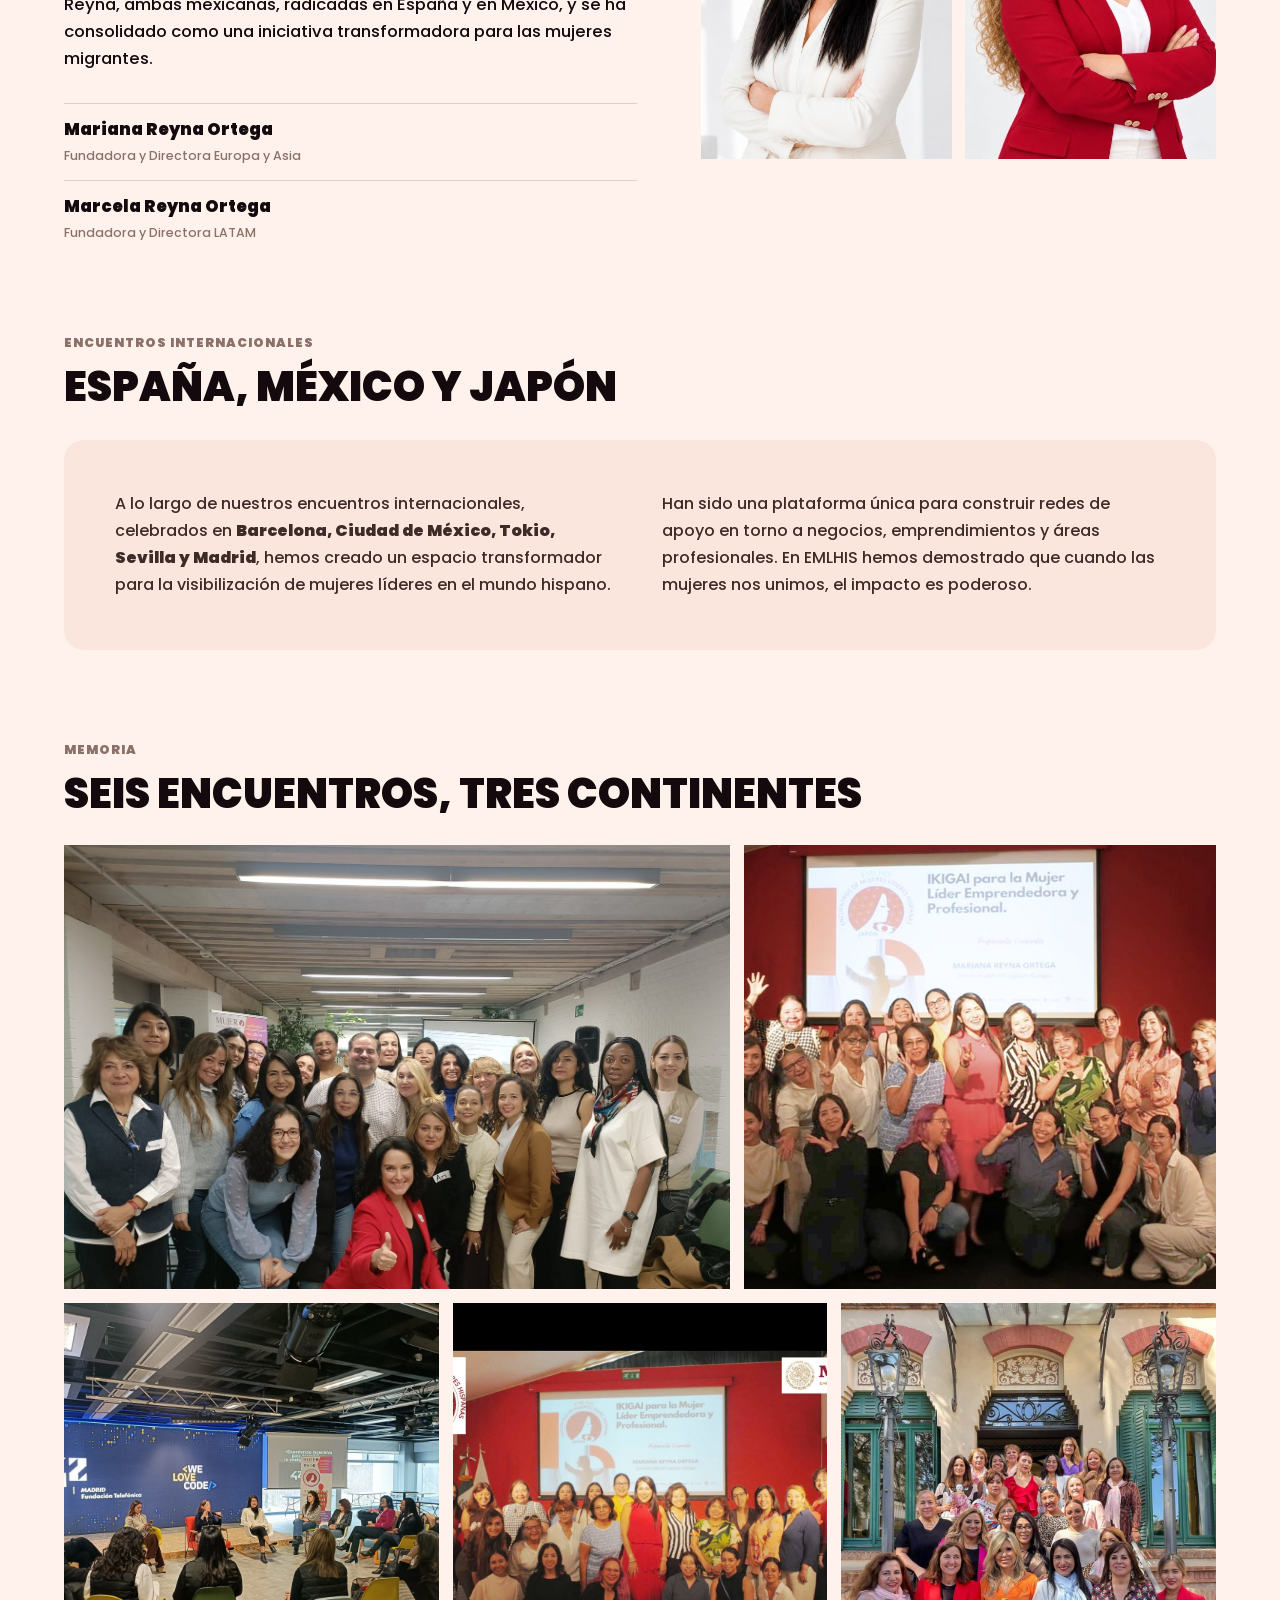
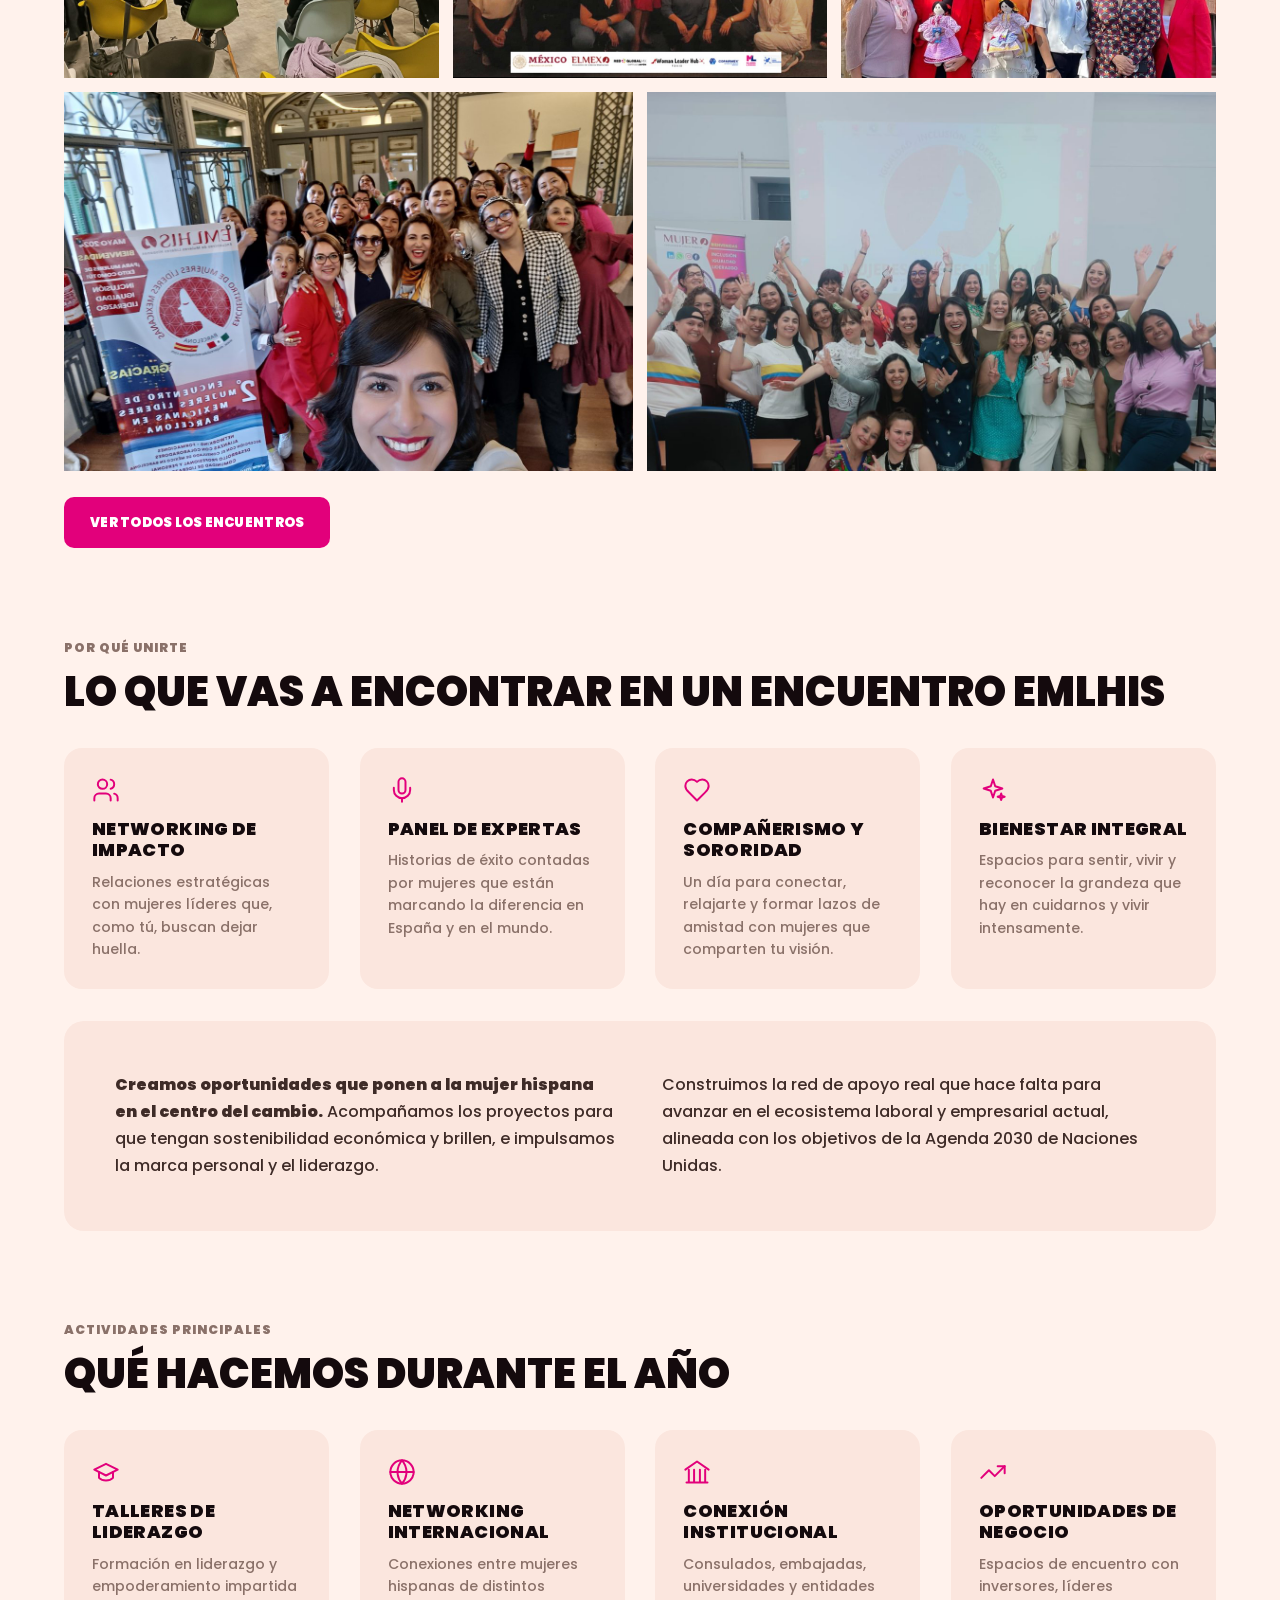
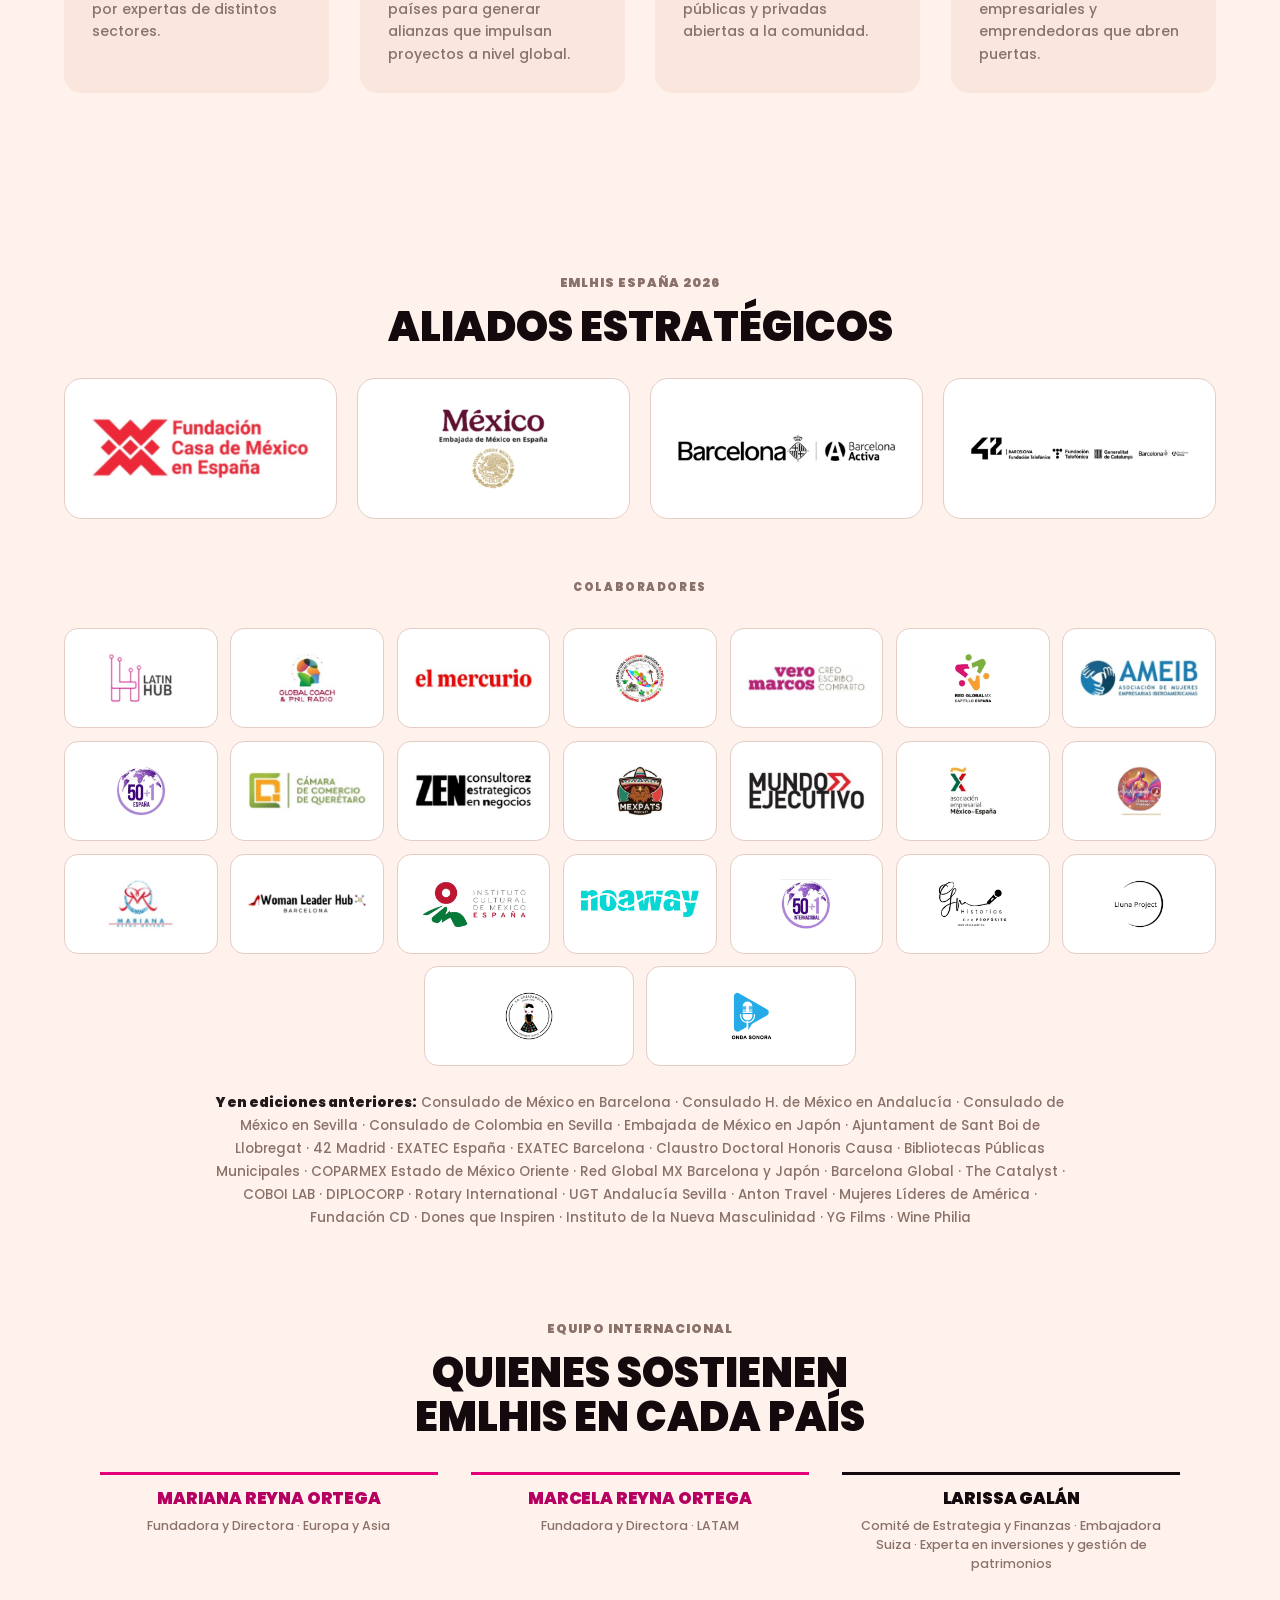
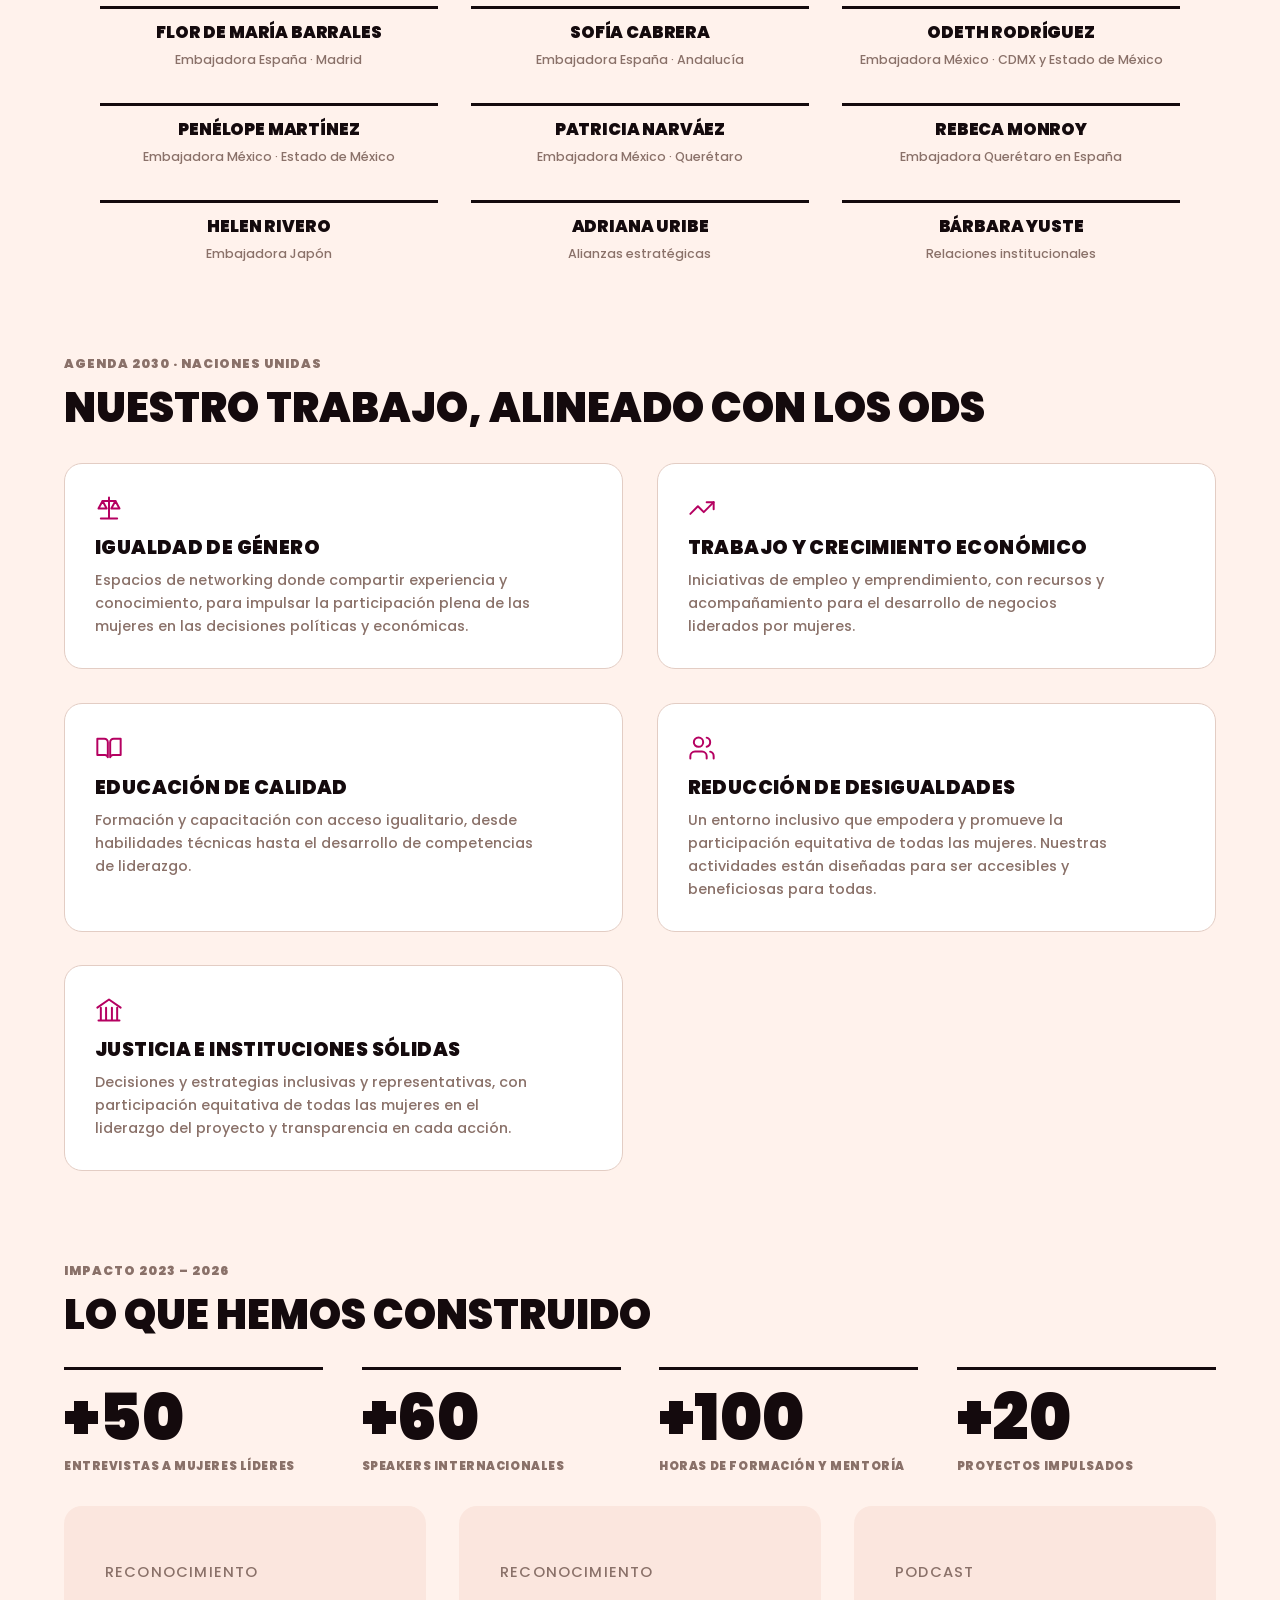
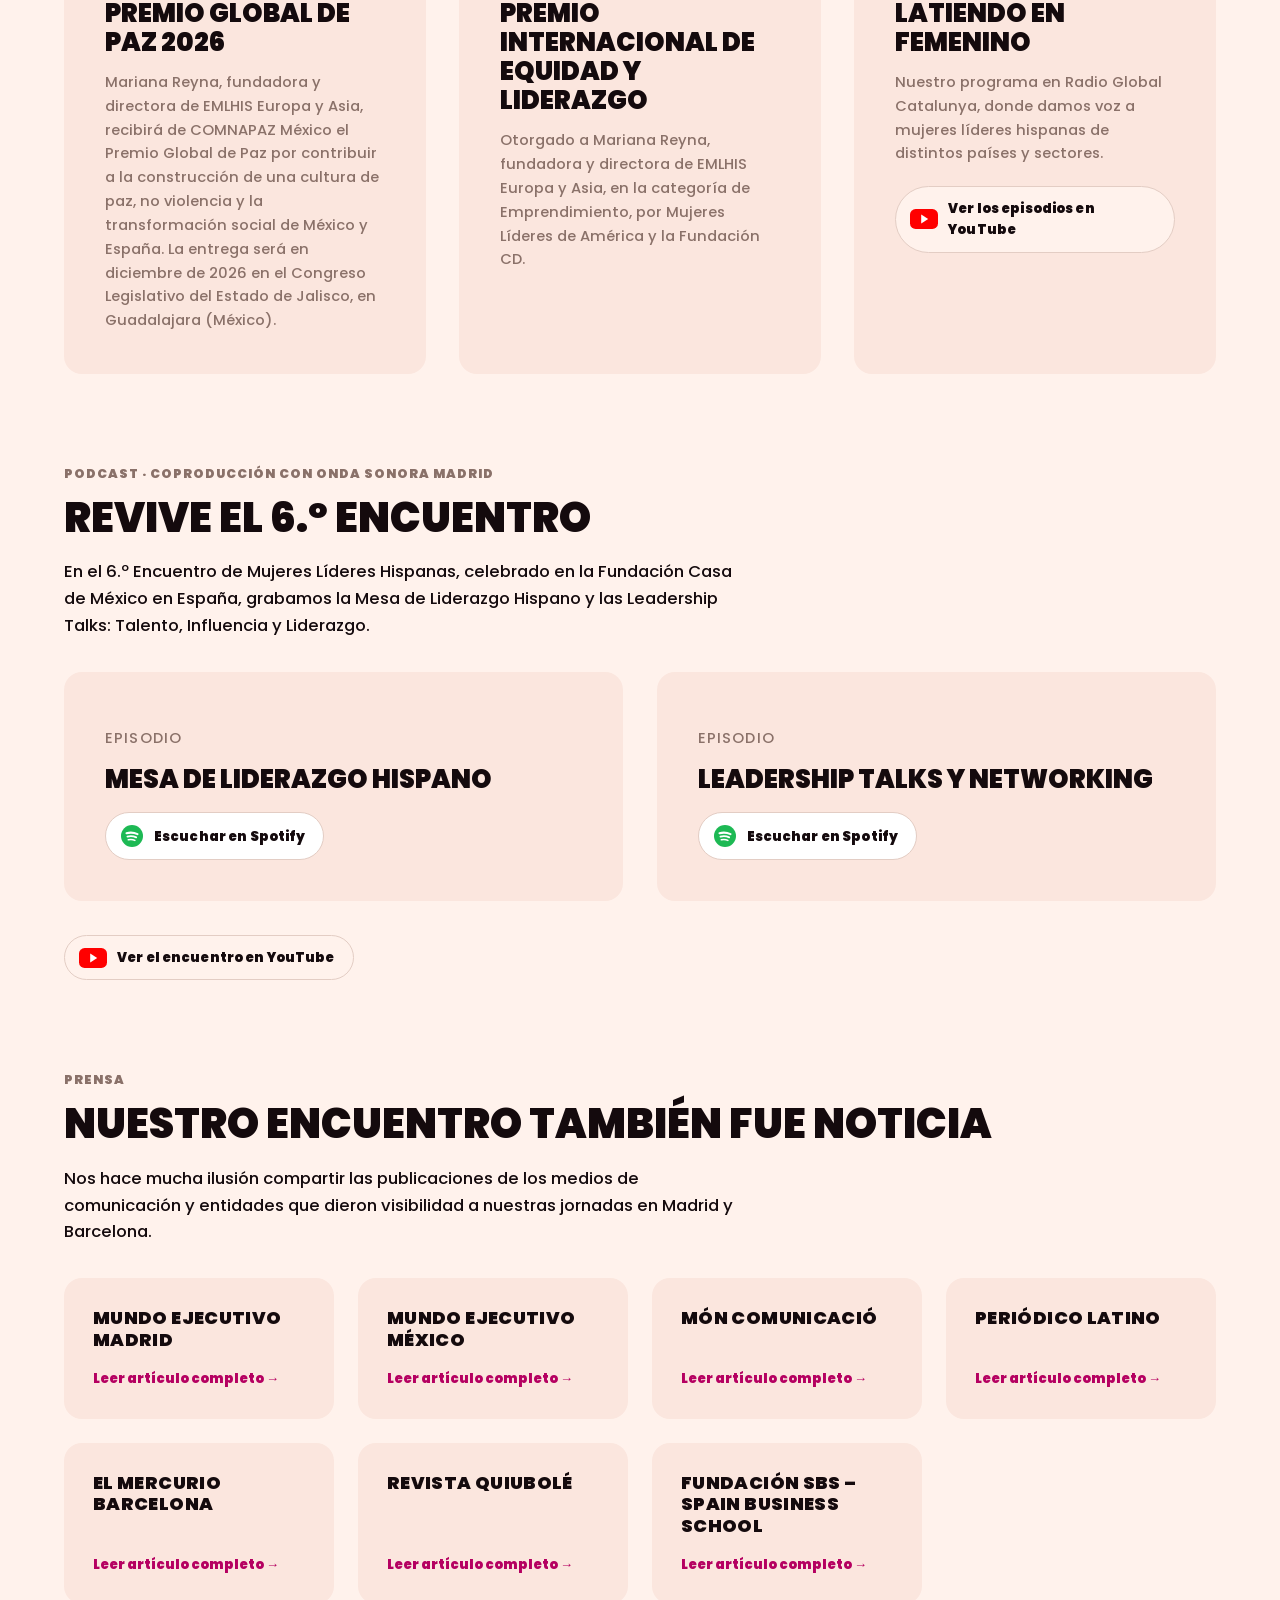
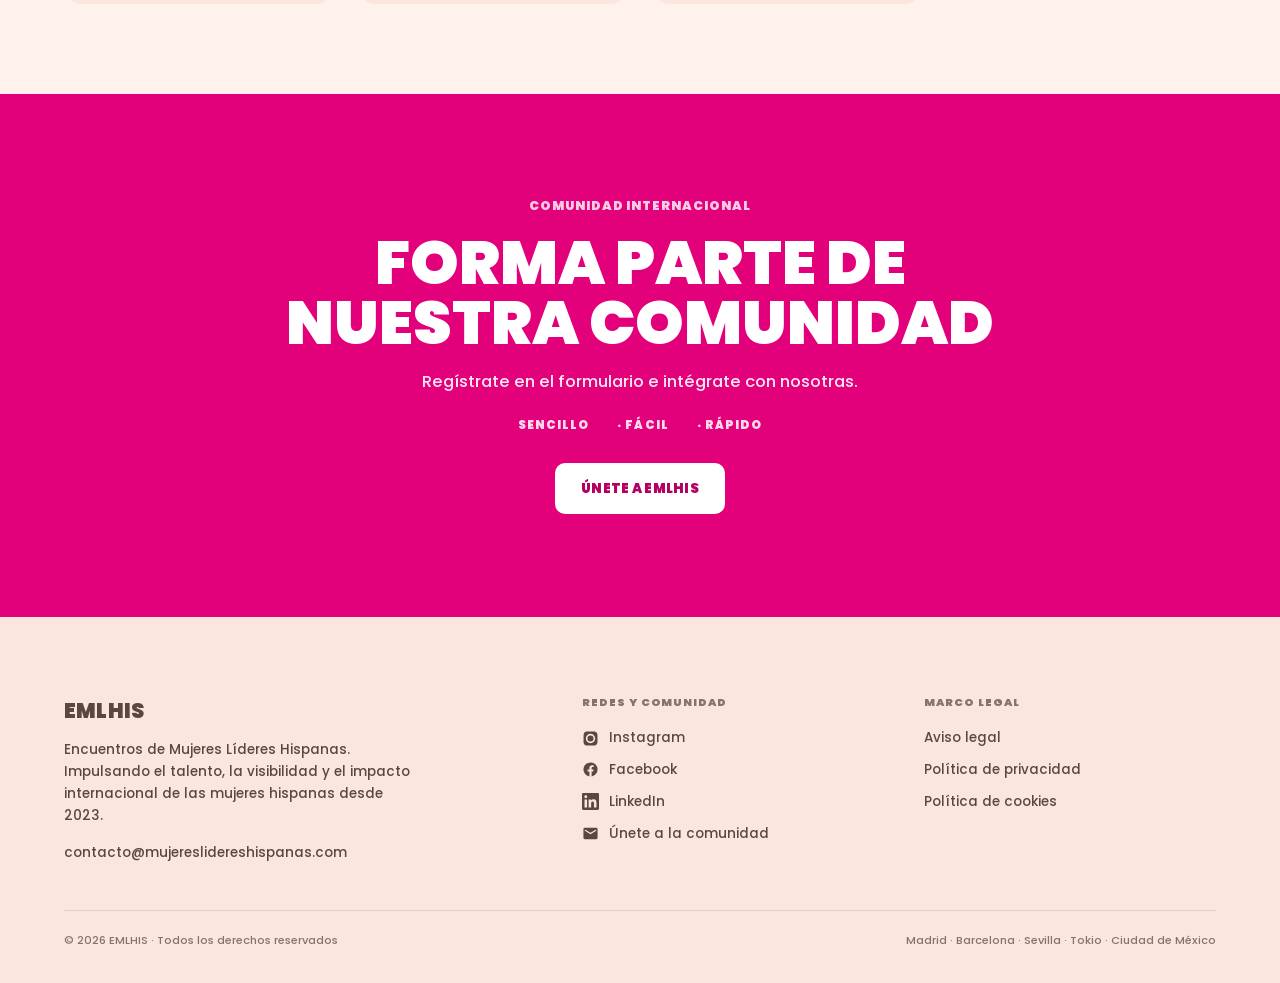
==== commit aee4d8a7: "EMLHIS-actualizacion-5" ====
--- a/index.html
+++ b/index.html
@@ -50,6 +50,7 @@
         <div class="acts">
           <a class="btn" href="https://luma.com/calendar/cal-kecgkxtrnHeTKhY">Reserva tu plaza</a>
           <a class="btn line" href="#programa">Ver el programa</a>
+          <a class="btn line" href="encuentros/">Encuentros anteriores</a>
         </div>
       </div>
       <img class="hero-mark" src="img/logo-emlhis.png" alt="Encuentros de Mujeres Líderes Hispanas" width="620" height="584" fetchpriority="high">
@@ -73,7 +74,7 @@
   <section class="pad" style="padding-top:0">
     <div class="figs">
       <div><b data-to="3">3</b><small>Continentes</small></div>
-      <div><b data-to="5">5</b><small>Encuentros internacionales</small></div>
+      <div><b data-to="6">6</b><small>Encuentros internacionales</small></div>
       <div><b data-to="320" data-pre="+">+320</b><small>Participantes</small></div>
       <div><b data-to="45" data-pre="+">+45</b><small>Aliados estratégicos</small></div>
     </div>
--- a/styles.css
+++ b/styles.css
@@ -492,10 +492,31 @@
 /* ── Encuentros: memoria por edición ───────────────────────────── */
 .ed{margin-top:clamp(36px,4.6vw,64px)}
 .ed h3{font-size:clamp(1.1rem,1.8vw,1.5rem);font-weight:900;margin:10px 0 0}
-.mas{columns:3 260px;column-gap:clamp(8px,1.1vw,14px);margin-top:22px}
-.mas img{display:block;width:100%;height:auto;margin:0 0 clamp(8px,1.1vw,14px);border-radius:4px;break-inside:avoid}
 .ed.proximo{background:var(--crema-2);border-radius:20px;padding:clamp(24px,3.2vw,44px)}
 .ed .yt{margin-right:10px}
 .duo.tres{grid-template-columns:repeat(3,1fr)}
 @media(max-width:1000px){.duo.tres{grid-template-columns:1fr}}
 .ver-mas{margin-top:26px}
+.sessions.solo{grid-template-columns:minmax(0,820px)}
+
+/* ── Encuentros: galería en rejilla + ampliación ───────────────── */
+.galeria{display:grid;grid-template-columns:repeat(4,1fr);grid-auto-rows:clamp(110px,15vw,210px);
+  grid-auto-flow:dense;gap:clamp(6px,.9vw,12px);margin-top:22px}
+.galeria a{display:block;overflow:hidden;border-radius:6px;background:var(--crema-2)}
+.galeria a.f{grid-column:span 2;grid-row:span 2}
+.galeria a.w{grid-column:span 2}
+.galeria img{width:100%;height:100%;object-fit:cover;object-position:50% 30%;display:block;transition:transform .35s ease}
+.galeria a:hover img{transform:scale(1.04)}
+.galeria a:focus-visible{outline:3px solid var(--rosa);outline-offset:2px}
+@media(max-width:900px){.galeria{grid-template-columns:repeat(3,1fr)}}
+@media(max-width:560px){.galeria{grid-template-columns:repeat(2,1fr);grid-auto-rows:clamp(100px,30vw,150px)}}
+.lb{border:0;padding:0;background:transparent;max-width:100vw;max-height:100vh;width:100vw;height:100vh;overflow:hidden}
+.lb::backdrop{background:rgba(20,10,13,.9)}
+.lb img{position:absolute;inset:0;margin:auto;max-width:92vw;max-height:84vh;object-fit:contain;border-radius:4px}
+.lb-cap{position:absolute;left:0;right:0;bottom:2.5vh;text-align:center;color:#fff;font-size:.8rem;font-weight:500}
+.lb button{position:absolute;border:0;background:rgba(255,255,255,.14);color:#fff;font:900 1.8rem/1 Poppins,sans-serif;
+  width:48px;height:48px;border-radius:999px;cursor:pointer}
+.lb button:hover{background:rgba(255,255,255,.28)}
+.lb-x{top:16px;right:16px}
+.lb-prev{left:12px;top:50%;transform:translateY(-50%)}
+.lb-next{right:12px;top:50%;transform:translateY(-50%)}
